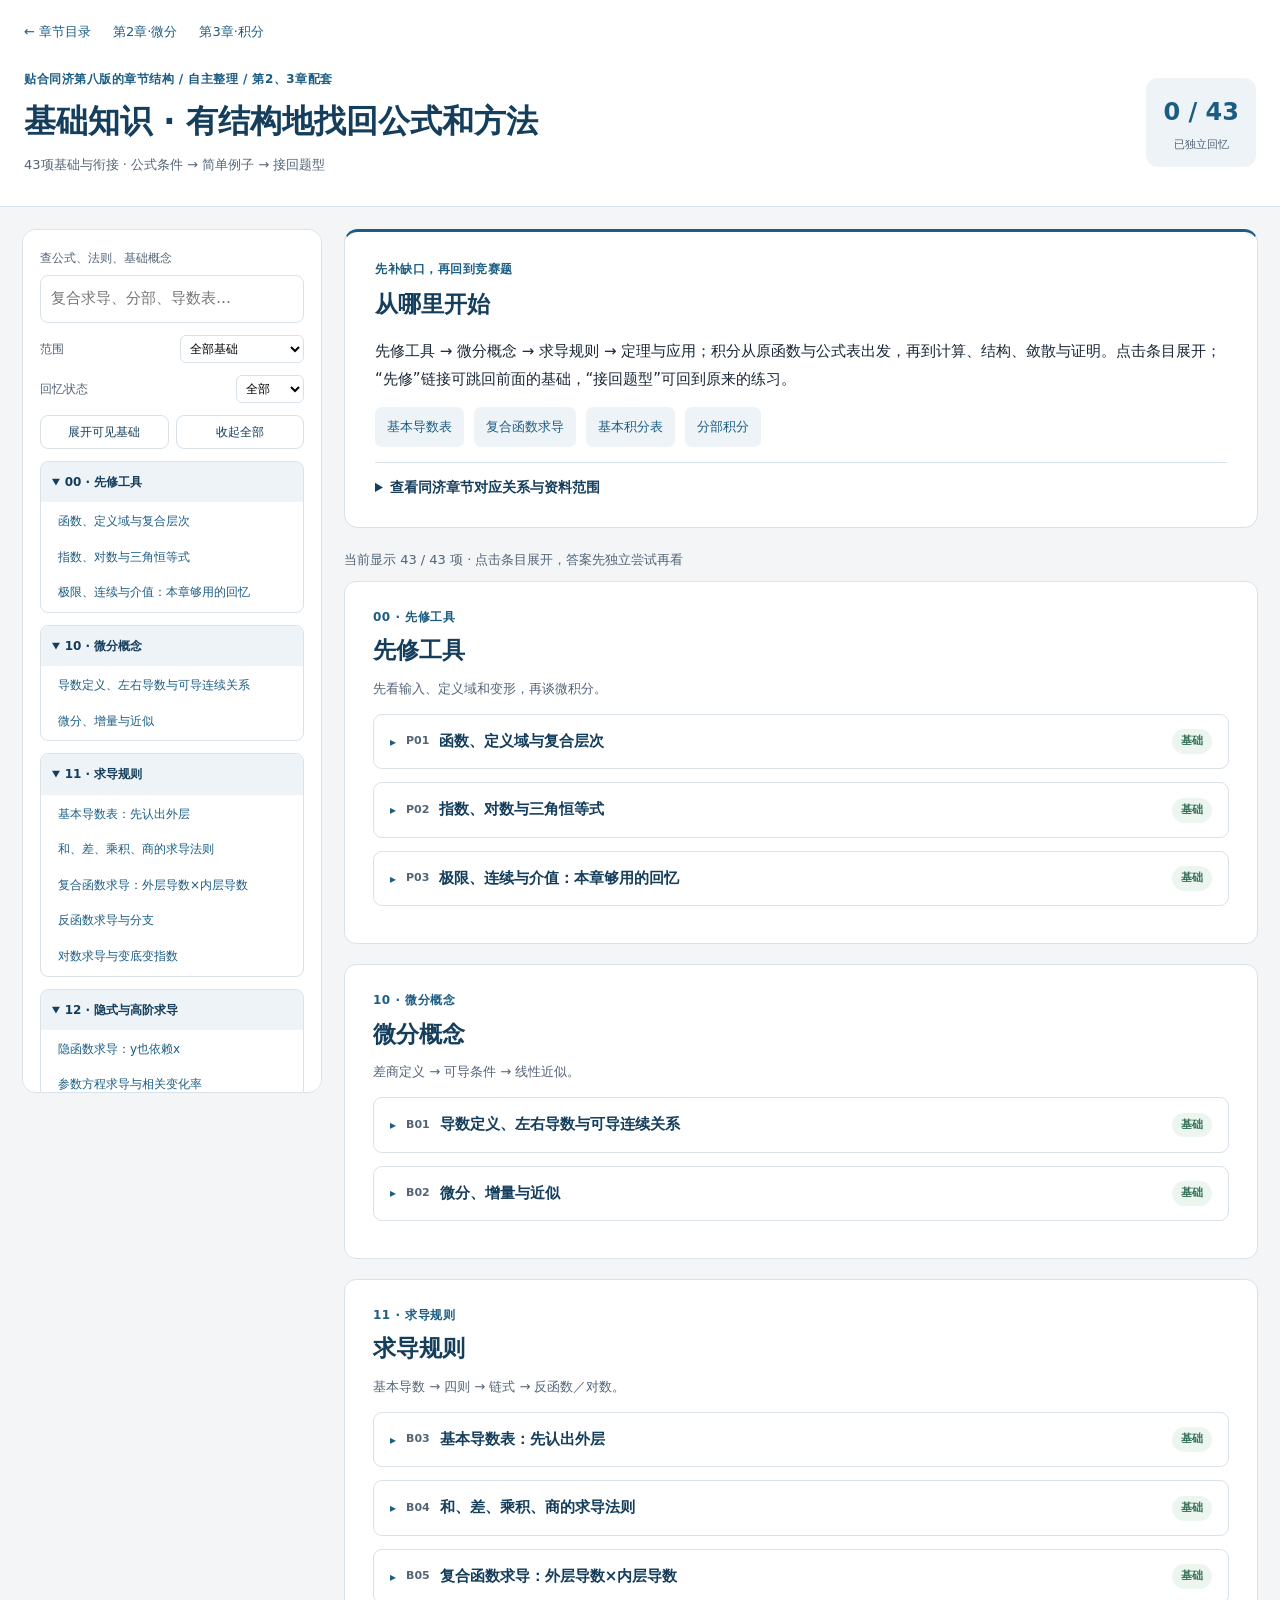
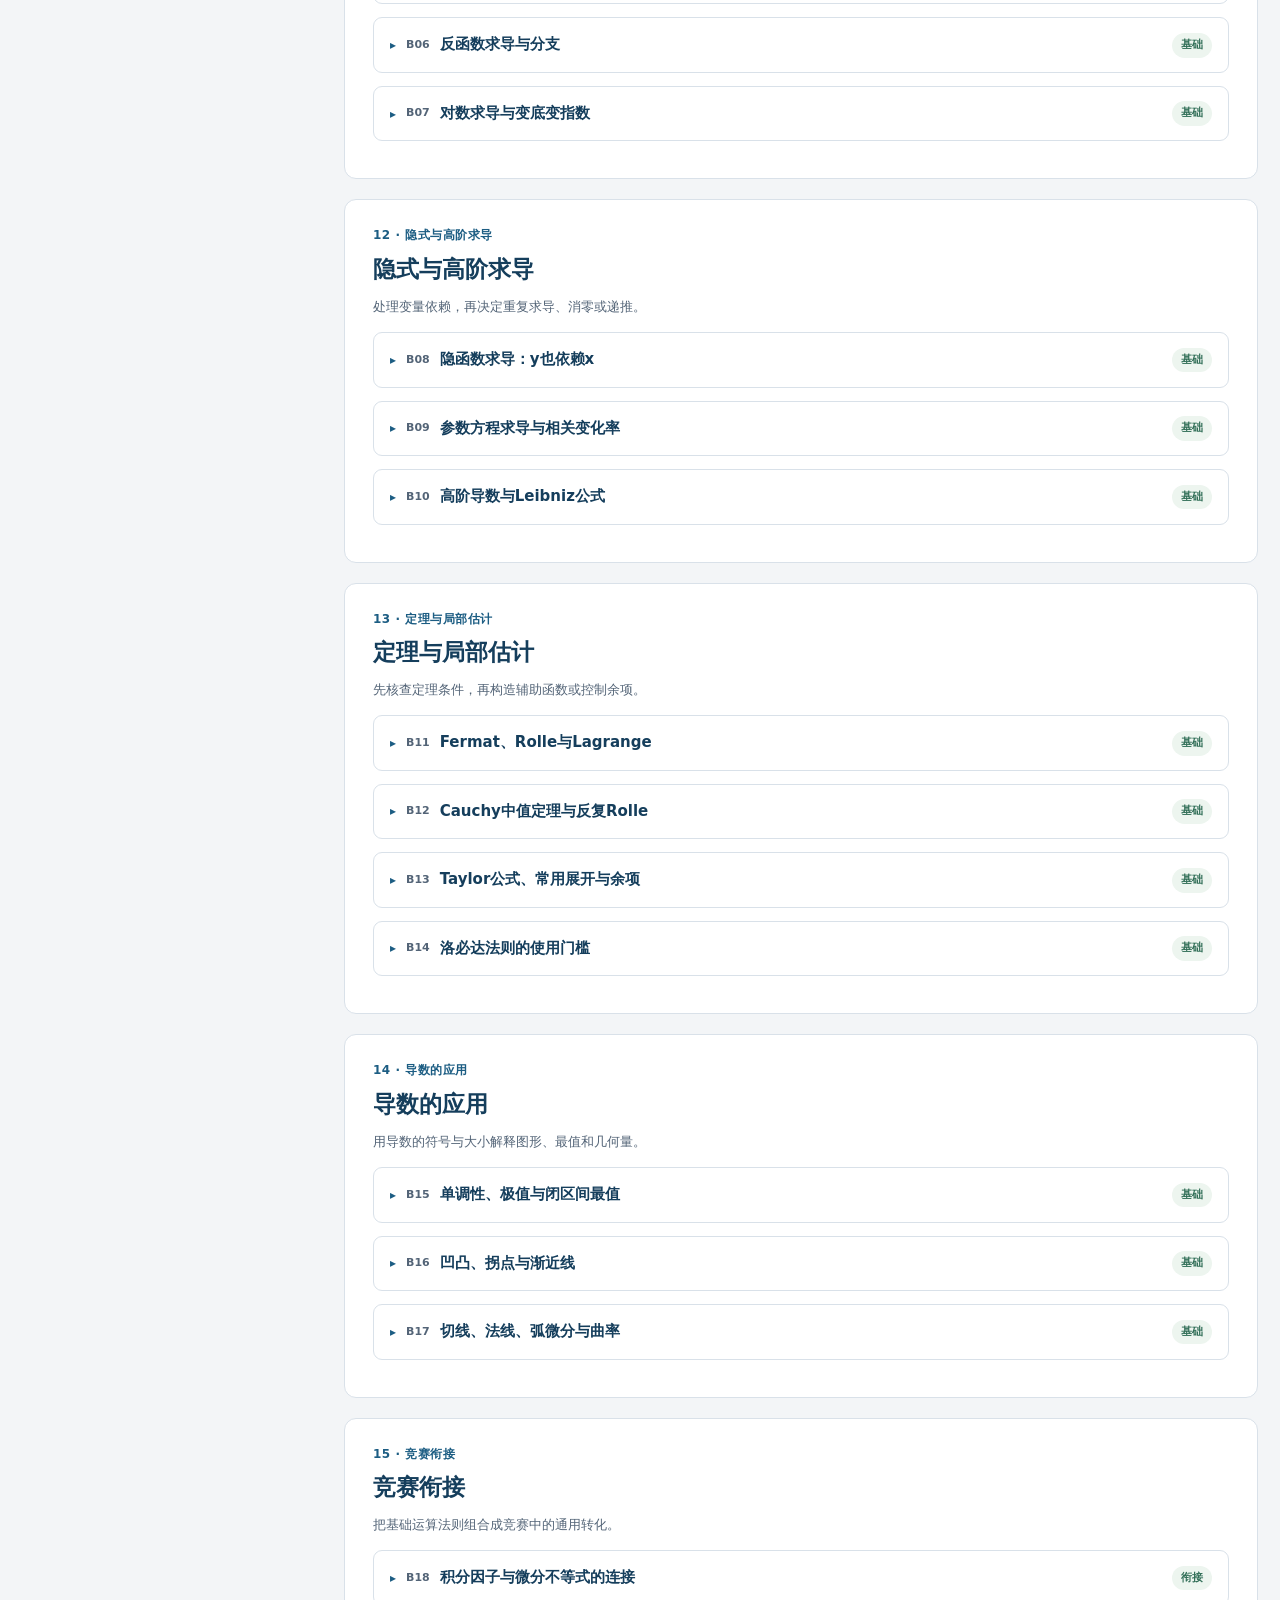
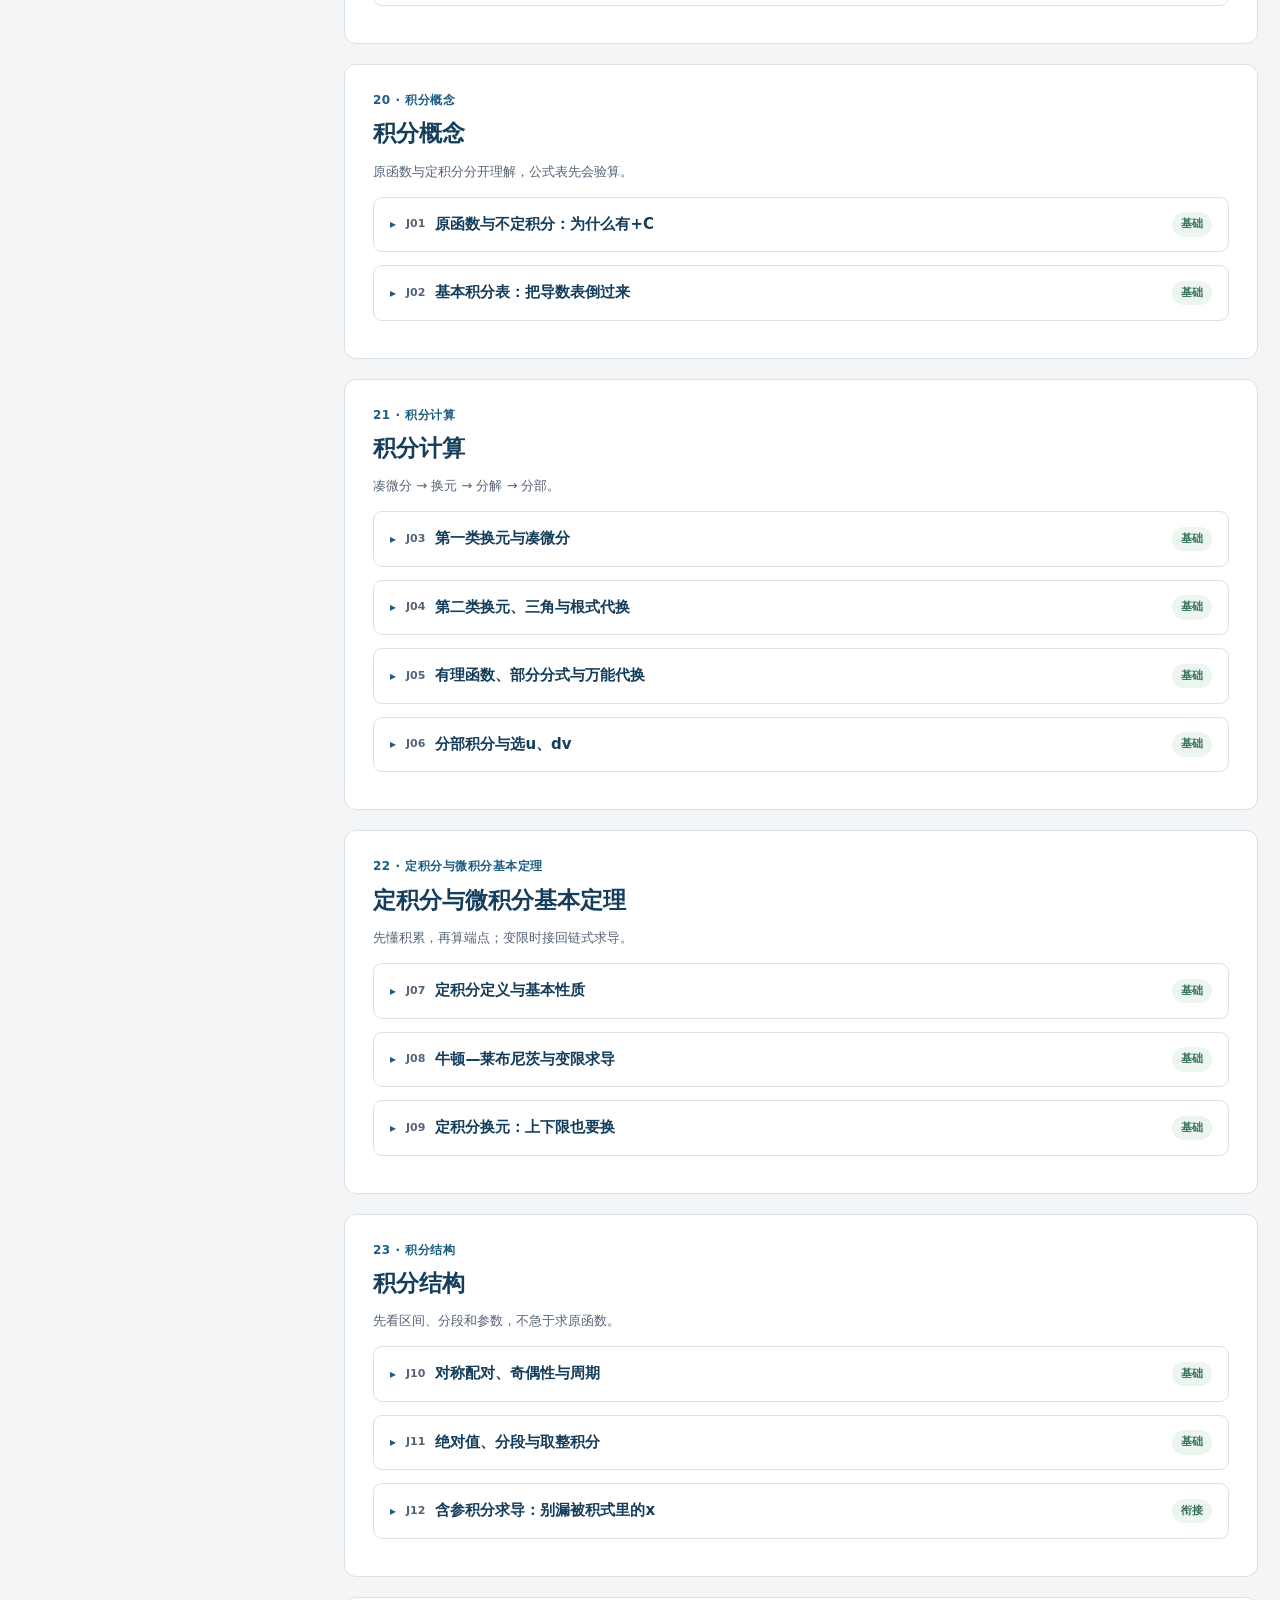
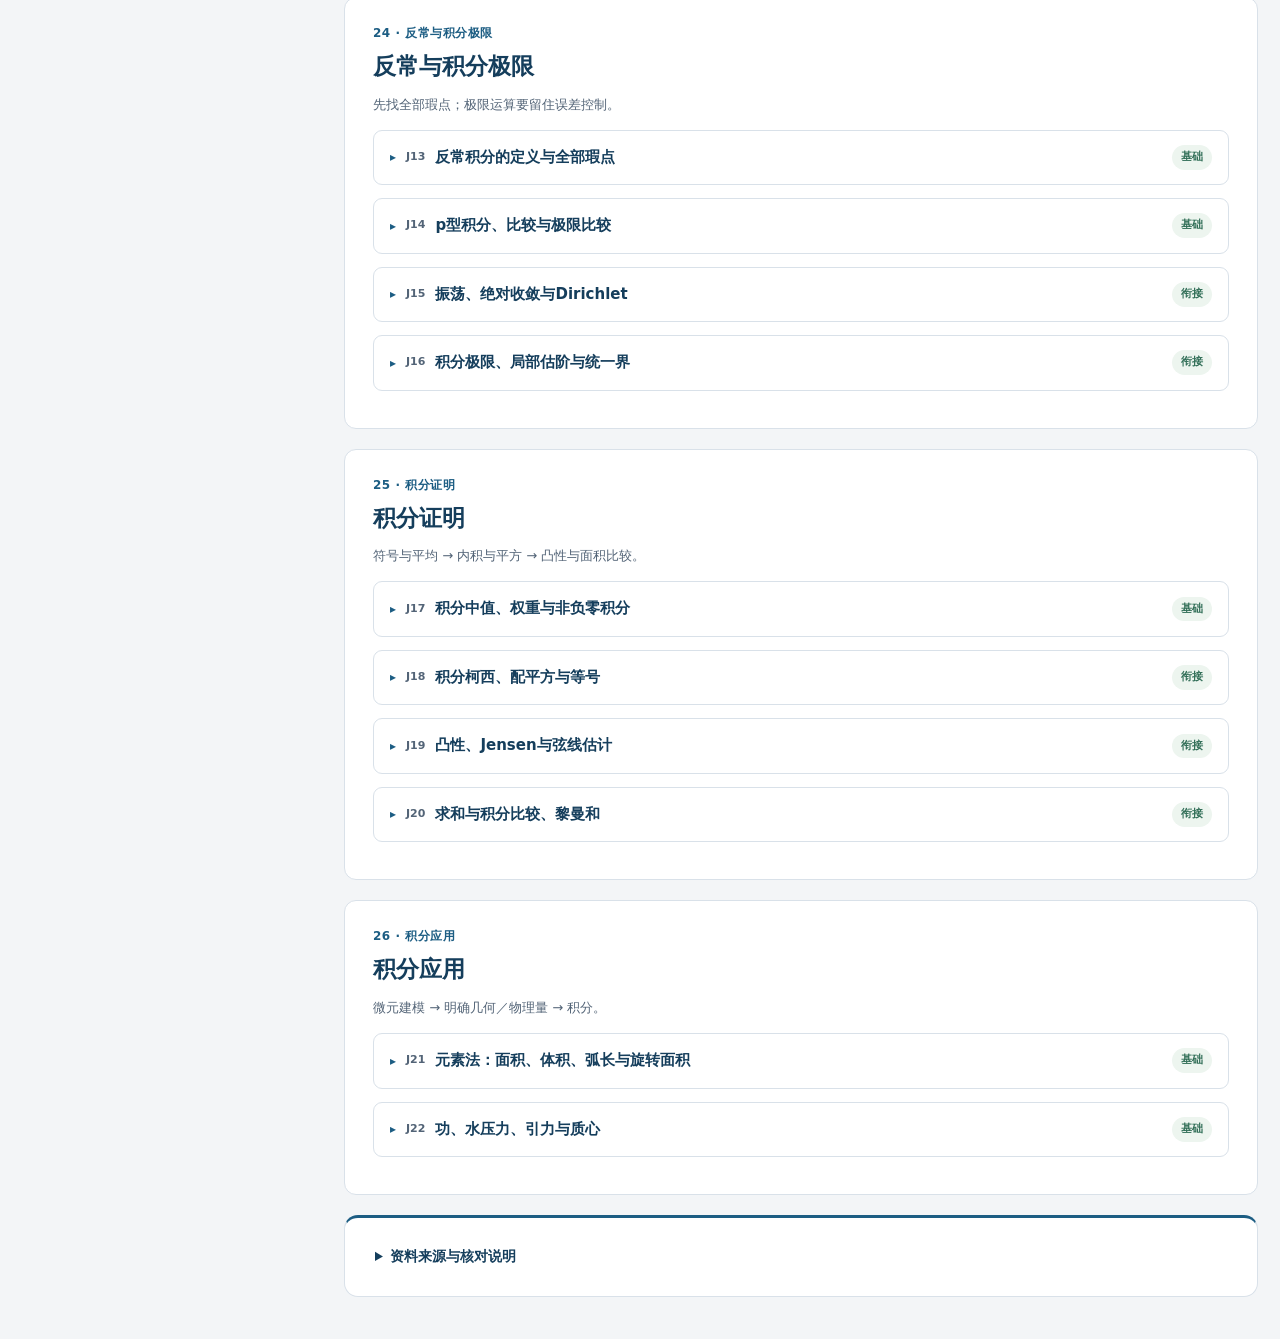
==== foundations/index.html @ 0a32fd46 "Add structured calculus foundations and concept decision guides" ====
<!DOCTYPE html><html lang="zh-CN"><head><meta charset="UTF-8"><meta name="viewport" content="width=device-width,initial-scale=1"><title>基础知识总览 · 微分与积分</title><link rel="stylesheet" href="../css/prelim.css"><link rel="stylesheet" href="../css/foundations.css"><script>window.MathJax={tex:{inlineMath:[['\\(','\\)']],displayMath:[['\\[','\\]']],processEscapes:true},svg:{fontCache:'local'}};</script><script defer src="../js/vendor/mathjax/tex-svg.js"></script></head><body class="foundations-page"><header class="site-head"><nav><a href="../index.html">← 章节目录</a><a href="../chapters/02-一元函数微分学/index.html">第2章·微分</a><a href="../chapters/03-一元函数积分学/index.html">第3章·积分</a></nav><div class="heading"><div><p class="kicker">贴合同济第八版的章节结构 / 自主整理 / 第2、3章配套</p><h1>基础知识 · 有结构地找回公式和方法</h1><p class="muted">43项基础与衔接 · 公式条件 → 简单例子 → 接回题型</p></div><div class="progress-box"><strong id="recall-progress">0 / 43</strong><span>已独立回忆</span></div></div></header><main class="study-layout"><aside class="sidebar"><label class="search-label" for="basic-search">查公式、法则、基础概念</label><input id="basic-search" type="search" placeholder="复合求导、分部、导数表…"><label class="filter-label">范围<select id="basic-scope"><option value="all">全部基础</option><option value="2">第2章需要的基础</option><option value="3">第3章需要的基础</option></select></label><label class="filter-label">回忆状态<select id="basic-status"><option value="all">全部</option><option value="todo">待回忆</option><option value="done">已回忆</option></select></label><div class="basic-controls"><button id="basic-expand">展开可见基础</button><button id="basic-collapse">收起全部</button></div><div id="foundation-tree"></div><p class="aside-note">按结构浏览，按关键词查漏。章内例题的进度与这里的基础回忆分别记录。</p></aside><div class="main-content"><section class="overview"><div class="eyebrow">先补缺口，再回到竞赛题</div><h2>从哪里开始</h2><p>先修工具 → 微分概念 → 求导规则 → 定理与应用；积分从原函数与公式表出发，再到计算、结构、敛散与证明。点击条目展开；“先修”链接可跳回前面的基础，“接回题型”可回到原来的练习。</p><div class="quick-foundations"><a href="#b03">基本导数表</a><a href="#b05">复合函数求导</a><a href="#j02">基本积分表</a><a href="#j06">分部积分</a></div><details><summary>查看同济章节对应关系与资料范围</summary><p>数竞第2章对应同济上册第2章“导数与微分”、第3章“微分中值定理与导数的应用”；数竞第3章对应同济上册第4章“不定积分”、第5章“定积分”、第6章“定积分的应用”。下册内容将在后续多元章节需要时补充。</p><p>结构对齐第八版官方目录。公式与条件参考高校教案、开放教材和现有数竞来源交叉核对，短例子自主编写；这份资料是基础回忆册，不标为同济原文摘录或逐页复刻。</p><a href="#foundation-sources">查看具体资料与用途 →</a></details></section><p id="foundation-count" class="muted"></p><p id="foundation-empty" class="overview" hidden>没有匹配的基础项。可换成“链式”“变限”“反常”等关键词，或切换到全部基础。</p><section class="foundation-group" id="00" data-group="00 · 先修工具"><div class="eyebrow">00 · 先修工具</div><h2>先修工具</h2><p class="muted">先看输入、定义域和变形，再谈微积分。</p><details class="basic-unit" id="p01" data-group="00 · 先修工具" data-search="函数、定义域与复合层次 先弄清“输入经过哪些操作”。复合函数是把前一个函数的输出，当成后一个函数的输入。 若 \(u=g(x),y=f(u)\)，则 \(y=f(g(x))\)。例：\(\ln(1+x^2)\) 的内层是 \(u=1+x^2\)，外层是 \(y=\ln u\)。 对数内部必须正；实数平方根内部非负；分母非零。复合函数还要让内层值落进外层的定义域。 上册1.1、1.9 “先求外层导数”不等于把里面整个表达式原封不动求导后就结束。 p01"><summary><span class="unit-id">P01</span><strong>函数、定义域与复合层次</strong><span class="unit-level">基础</span></summary><div class="unit-body"><p class="unit-map">同济目录定位：上册1.1、1.9</p><p class="prerequisite"><b>先修：</b>从这里开始即可</p><p class="basic-idea">先弄清“输入经过哪些操作”。复合函数是把前一个函数的输出，当成后一个函数的输入。</p><div class="basic-rule"><h4>公式与使用条件</h4><div>若 \(u=g(x),y=f(u)\)，则 \(y=f(g(x))\)。例：\(\ln(1+x^2)\) 的内层是 \(u=1+x^2\)，外层是 \(y=\ln u\)。</div><p class="basic-condition">对数内部必须正；实数平方根内部非负；分母非零。复合函数还要让内层值落进外层的定义域。</p></div><div class="basic-decision"><h4>这个条件怎样影响解题</h4><p><b>能推出／能用：</b>给出复合表达式，先拆依赖层次，逐层查定义域。</p><p><b>不能反推：</b>内层有定义不代表外层能接收它的值。</p><p><b>不足时补查：</b>先补查对数内部、根号内部、分母，再用求导或积分公式。</p></div><section class="basic-example"><h4>用一个简单例子接上公式</h4><p>把 \(y=\sqrt{\ln x}\) 拆成层次，并确定定义域。</p><details class="basic-answer"><summary>看分步解答</summary><ol><li>先 \(x\mapsto u=\ln x\)，再 \(u\mapsto y=\sqrt u\)。</li><li>要求 x>0 且 ln x≥0，合并得 x≥1。</li></ol><p class="answer">定义域 \([1,+\infty)\)。</p></details></section><p class="basic-pitfall"><b>容易错：</b>“先求外层导数”不等于把里面整个表达式原封不动求导后就结束。</p><p class="topic-return"><b>接回现有题型：</b>供后续公式与定理查阅</p><label class="basic-recall"><input type="checkbox" data-recalled="p01"> 我能写出公式、说明条件并独立做这个短例子</label><details class="unit-reference"><summary>核对资料</summary><p><a href="https://xuanshu.hep.com.cn/front/book/findBookDetails?bookId=62cdab46938b7cc2960eedb1" target="_blank" rel="noopener">高等教育出版社：同济《高等数学》第八版上册目录</a></p><p class="muted">概念、公式与例子经自主整理；章节定位来自同济第八版目录，例子不冒充教材原题。</p></details></div></details><details class="basic-unit" id="p02" data-group="00 · 先修工具" data-search="指数、对数与三角恒等式 化简常能比硬求导／硬积分更快。三角函数变量按弧度制理解。 \(\ln(ab)=\ln a+\ln b\;(a,b&gt;0)\)，\(\ln(a/b)=\ln a-\ln b\)，\(e^{a+b}=e^ae^b\)。\(\sin^2x+\cos^2x=1\)，\(\sin2x=2\sin x\cos x\)，\(\cos2x=1-2\sin^2x\)。 ln(a+b)没有拆成ln a+ln b的法则。平方根 \(\sqrt{x^2}=|x|\)；不能忘记绝对值。 上册附录Ⅰ、Ⅱ 指数幂法则、对数法则和乘除法则不要混用；有绝对值就先找符号改变的位置。 p02"><summary><span class="unit-id">P02</span><strong>指数、对数与三角恒等式</strong><span class="unit-level">基础</span></summary><div class="unit-body"><p class="unit-map">同济目录定位：上册附录Ⅰ、Ⅱ</p><p class="prerequisite"><b>先修：</b>从这里开始即可</p><p class="basic-idea">化简常能比硬求导／硬积分更快。三角函数变量按弧度制理解。</p><div class="basic-rule"><h4>公式与使用条件</h4><div>\(\ln(ab)=\ln a+\ln b\;(a,b>0)\)，\(\ln(a/b)=\ln a-\ln b\)，\(e^{a+b}=e^ae^b\)。\(\sin^2x+\cos^2x=1\)，\(\sin2x=2\sin x\cos x\)，\(\cos2x=1-2\sin^2x\)。</div><p class="basic-condition">ln(a+b)没有拆成ln a+ln b的法则。平方根 \(\sqrt{x^2}=|x|\)；不能忘记绝对值。</p></div><div class="basic-decision"><h4>这个条件怎样影响解题</h4><p><b>能推出／能用：</b>给出三角平方或对数乘除，可先恒等化简再选方法。</p><p><b>不能反推：</b>“长得像”不等于等价；ln(a+b)不能拆成两个对数。</p><p><b>不足时补查：</b>化简中若除以某量或去绝对值，先查非零与符号。</p></div><section class="basic-example"><h4>用一个简单例子接上公式</h4><p>化简 \(\sqrt{1-\sin2x}\)。</p><details class="basic-answer"><summary>看分步解答</summary><ol><li>\(1-\sin2x=(\sin x-\cos x)^2\)。</li><li>开根后必须保留绝对值。</li></ol><p class="answer">\(|\sin x-\cos x|\)。</p></details></section><p class="basic-pitfall"><b>容易错：</b>指数幂法则、对数法则和乘除法则不要混用；有绝对值就先找符号改变的位置。</p><p class="topic-return"><b>接回现有题型：</b><a href="../chapters/03-一元函数积分学/index.html#i2">换元：根式、三角、倒置与双向结构</a> · <a href="../chapters/03-一元函数积分学/index.html#i5">对称、周期、配对与 Wallis</a></p><label class="basic-recall"><input type="checkbox" data-recalled="p02"> 我能写出公式、说明条件并独立做这个短例子</label><details class="unit-reference"><summary>核对资料</summary><p><a href="https://xuanshu.hep.com.cn/front/book/findBookDetails?bookId=62cdab46938b7cc2960eedb1" target="_blank" rel="noopener">高等教育出版社：同济《高等数学》第八版上册目录</a></p><p class="muted">概念、公式与例子经自主整理；章节定位来自同济第八版目录，例子不冒充教材原题。</p></details></div></details><details class="basic-unit" id="p03" data-group="00 · 先修工具" data-search="极限、连续与介值：本章够用的回忆 连续表示函数值与该点极限相同；介值定理把“两端异号”变成“中间有零点”。 连续：\(\lim_{x\to a}f(x)=f(a)\)。若 f∈C[a,b] 且 f(a)f(b)&lt;0，则某 c∈(a,b) 有 f(c)=0。\(\sin x\sim x,\ln(1+x)\sim x,e^x-1\sim x\)（x→0）。 双侧连续要左右极限相同；闭区间介值法先查连续。等价替换适合乘除，发生相减抵消时要保留更高阶。 上册1.6—1.10 介值给存在，严格单调才进一步保证唯一；本卡只保温，不改第一章内容。 p03"><summary><span class="unit-id">P03</span><strong>极限、连续与介值：本章够用的回忆</strong><span class="unit-level">基础</span></summary><div class="unit-body"><p class="unit-map">同济目录定位：上册1.6—1.10</p><p class="prerequisite"><b>先修：</b><a href="../foundations/index.html#p01">函数、定义域与复合层次</a></p><p class="basic-idea">连续表示函数值与该点极限相同；介值定理把“两端异号”变成“中间有零点”。</p><div class="basic-rule"><h4>公式与使用条件</h4><div>连续：\(\lim_{x\to a}f(x)=f(a)\)。若 f∈C[a,b] 且 f(a)f(b)<0，则某 c∈(a,b) 有 f(c)=0。\(\sin x\sim x,\ln(1+x)\sim x,e^x-1\sim x\)（x→0）。</div><p class="basic-condition">双侧连续要左右极限相同；闭区间介值法先查连续。等价替换适合乘除，发生相减抵消时要保留更高阶。</p></div><div class="basic-decision"><h4>这个条件怎样影响解题</h4><p><b>能推出／能用：</b>闭区间连续且两端异号，可保证内点零点；配合严格单调可证唯一。</p><p><b>不能反推：</b>连续不保证可导；介值不保证唯一。</p><p><b>不足时补查：</b>要用中值定理，另查开区间可导；要判唯一，另查单调。</p></div><section class="basic-example"><h4>用一个简单例子接上公式</h4><p>证明 \(x^3+x-1=0\) 在 (0,1) 有根。</p><details class="basic-answer"><summary>看分步解答</summary><ol><li>左端值−1，右端值1，多项式连续，介值定理给存在性。</li><li>导数3x²+1>0，再给唯一性。</li></ol><p class="answer">恰有一个根。</p></details></section><p class="basic-pitfall"><b>容易错：</b>介值给存在，严格单调才进一步保证唯一；本卡只保温，不改第一章内容。</p><p class="topic-return"><b>接回现有题型：</b><a href="../chapters/02-一元函数微分学/index.html#d1">导数定义、分段点与可微</a> · <a href="../chapters/02-一元函数微分学/index.html#d7">两个中值点：介值分点再分区间</a> · <a href="../chapters/03-一元函数积分学/index.html#i13">积分中值、零点与加权估值</a></p><label class="basic-recall"><input type="checkbox" data-recalled="p03"> 我能写出公式、说明条件并独立做这个短例子</label><details class="unit-reference"><summary>核对资料</summary><p><a href="https://xuanshu.hep.com.cn/front/book/findBookDetails?bookId=62cdab46938b7cc2960eedb1" target="_blank" rel="noopener">高等教育出版社：同济《高等数学》第八版上册目录</a></p><p class="muted">概念、公式与例子经自主整理；章节定位来自同济第八版目录，例子不冒充教材原题。</p></details></div></details></section><section class="foundation-group" id="10" data-group="10 · 微分概念"><div class="eyebrow">10 · 微分概念</div><h2>微分概念</h2><p class="muted">差商定义 → 可导条件 → 线性近似。</p><details class="basic-unit" id="b01" data-group="10 · 微分概念" data-search="导数定义、左右导数与可导连续关系 导数是局部变化率，也是曲线切线斜率。常规点用公式，接点／尖点优先回到差商。 \(f\prime(a)=\lim_{h\to0}\frac{f(a+h)-f(a)}h\)。左右差商极限均存在、有限且相等 ⇔ 双侧可导。可导 ⇒ 连续，反过来不成立。 f(a)须有定义；在区间端点通常研究单侧导数。求导公式是定义的后续工具，不能替代接点检查。 上册2.1 两侧表达式分别可导，不代表接点可导；f可导也不推出f′连续。 b01"><summary><span class="unit-id">B01</span><strong>导数定义、左右导数与可导连续关系</strong><span class="unit-level">基础</span></summary><div class="unit-body"><p class="unit-map">同济目录定位：上册2.1</p><p class="prerequisite"><b>先修：</b><a href="../foundations/index.html#p03">极限、连续与介值：本章够用的回忆</a></p><p class="basic-idea">导数是局部变化率，也是曲线切线斜率。常规点用公式，接点／尖点优先回到差商。</p><div class="basic-rule"><h4>公式与使用条件</h4><div>\(f\prime(a)=\lim_{h\to0}\frac{f(a+h)-f(a)}h\)。左右差商极限均存在、有限且相等 ⇔ 双侧可导。可导 ⇒ 连续，反过来不成立。</div><p class="basic-condition">f(a)须有定义；在区间端点通常研究单侧导数。求导公式是定义的后续工具，不能替代接点检查。</p></div><div class="basic-decision"><h4>这个条件怎样影响解题</h4><p><b>能推出／能用：</b>给出一元可导，可立即推出连续与可微；接点用差商判定。</p><p><b>不能反推：</b>连续不能反推可导；可导也不能反推导数连续。</p><p><b>不足时补查：</b>分段点先查连续，再查左右差商；使用定理时补查端点。</p></div><div class="concept-relations"><b>只针对一元实函数：</b><p>\(C^1\ \Longrightarrow\ 可导\ \Longleftrightarrow\ 可微\ \Longrightarrow\ 连续\)。C¹表示可导且导数连续。</p><p>例：|x|在0连续却不可导，所以连续只能让你过“接点第一关”，不能直接通过“可导关”。f(x)=x²sin(1/x)、f(0)=0则说明：可导还不能保证导数连续。</p><p>多元函数中，应另查偏导、方向导数与全微分的关系，不能把这条一元等价链直接搬过去。</p></div><section class="basic-example"><h4>用一个简单例子接上公式</h4><p>判断 f(x)=|x| 在 0 是否可导。</p><details class="basic-answer"><summary>看分步解答</summary><ol><li>右差商为1，左差商为−1，二者不等。</li><li>函数在0连续，但不满足双侧可导条件。</li></ol><p class="answer">连续但不可导。</p></details></section><p class="basic-pitfall"><b>容易错：</b>两侧表达式分别可导，不代表接点可导；f可导也不推出f′连续。</p><p class="topic-return"><b>接回现有题型：</b><a href="../chapters/02-一元函数微分学/index.html#d1">导数定义、分段点与可微</a> · <a href="../chapters/02-一元函数微分学/index.html#d2">振荡函数：连续、可导与导数连续</a></p><label class="basic-recall"><input type="checkbox" data-recalled="b01"> 我能写出公式、说明条件并独立做这个短例子</label><details class="unit-reference"><summary>核对资料</summary><p><a href="https://openstax.org/books/calculus-volume-1/pages/3-3-differentiation-rules" target="_blank" rel="noopener">OpenStax：Differentiation Rules</a>、<a href="https://jwc.jzxy.edu.cn/uploads/jwb/file/20230812/64d73d956875e.pdf" target="_blank" rel="noopener">晋中学院：高等数学课程教案（2023）</a></p><p class="muted">概念、公式与例子经自主整理；章节定位来自同济第八版目录，例子不冒充教材原题。</p></details></div></details><details class="basic-unit" id="b02" data-group="10 · 微分概念" data-search="微分、增量与近似 微分只取函数增量的线性主项。它适合近似，不是增量本身。 \(\Delta y=f(x+\Delta x)-f(x)\)，\(dy=f\prime(x)dx\)，\(\Delta y=dy+o(\Delta x)\)；通常取 dx=Δx。 一元函数可微等价于可导。一阶形式dy=f′(u)du在u是中间变量时仍成立；高阶微分不能无条件照搬这种形式。 上册2.5 近似写≈；Δy=dy一般不是恒等式。 b02"><summary><span class="unit-id">B02</span><strong>微分、增量与近似</strong><span class="unit-level">基础</span></summary><div class="unit-body"><p class="unit-map">同济目录定位：上册2.5</p><p class="prerequisite"><b>先修：</b><a href="../foundations/index.html#b01">导数定义、左右导数与可导连续关系</a> · <a href="../foundations/index.html#b03">基本导数表：先认出外层</a></p><p class="basic-idea">微分只取函数增量的线性主项。它适合近似，不是增量本身。</p><div class="basic-rule"><h4>公式与使用条件</h4><div>\(\Delta y=f(x+\Delta x)-f(x)\)，\(dy=f\prime(x)dx\)，\(\Delta y=dy+o(\Delta x)\)；通常取 dx=Δx。</div><p class="basic-condition">一元函数可微等价于可导。一阶形式dy=f′(u)du在u是中间变量时仍成立；高阶微分不能无条件照搬这种形式。</p></div><div class="basic-decision"><h4>这个条件怎样影响解题</h4><p><b>能推出／能用：</b>一元可微意味着能用导数给局部线性近似。</p><p><b>不能反推：</b>可微不意味着增量与微分完全相等，也不意味着二阶可微。</p><p><b>不足时补查：</b>要控制近似误差大小，还需相应余项或导数上界。</p></div><section class="basic-example"><h4>用一个简单例子接上公式</h4><p>用微分近似 \(\sqrt{4.04}\)。</p><details class="basic-answer"><summary>看分步解答</summary><ol><li>f(x)=√x，取x=4、dx=0.04。</li><li>f′(4)=1/4，故dy=0.01。</li></ol><p class="answer">\(\sqrt{4.04}\approx2.01\)。</p></details></section><p class="basic-pitfall"><b>容易错：</b>近似写≈；Δy=dy一般不是恒等式。</p><p class="topic-return"><b>接回现有题型：</b><a href="../chapters/02-一元函数微分学/index.html#d1">导数定义、分段点与可微</a> · <a href="../chapters/02-一元函数微分学/index.html#d3">复合、反函数、对数求导与一阶微分</a></p><label class="basic-recall"><input type="checkbox" data-recalled="b02"> 我能写出公式、说明条件并独立做这个短例子</label><details class="unit-reference"><summary>核对资料</summary><p><a href="https://jwc.jzxy.edu.cn/uploads/jwb/file/20230812/64d73d956875e.pdf" target="_blank" rel="noopener">晋中学院：高等数学课程教案（2023）</a></p><p class="muted">概念、公式与例子经自主整理；章节定位来自同济第八版目录，例子不冒充教材原题。</p></details></div></details></section><section class="foundation-group" id="11" data-group="11 · 求导规则"><div class="eyebrow">11 · 求导规则</div><h2>求导规则</h2><p class="muted">基本导数 → 四则 → 链式 → 反函数／对数。</p><details class="basic-unit" id="b03" data-group="11 · 求导规则" data-search="基本导数表：先认出外层 先记基本函数对自身变量的导数。里面换成u(x)以后，再乘u′。 &lt;div class=&quot;table-scroll&quot;&gt;&lt;table&gt;&lt;thead&gt;&lt;tr&gt;&lt;th&gt;函数&lt;/th&gt;&lt;th&gt;导数&lt;/th&gt;&lt;th&gt;条件&lt;/th&gt;&lt;/tr&gt;&lt;/thead&gt;&lt;tbody&gt;
&lt;tr&gt;&lt;td&gt;\(C,\ x^\alpha\)&lt;/td&gt;&lt;td&gt;\(0,\ \alpha x^{\alpha-1}\)&lt;/td&gt;&lt;td&gt;任意实数α时先取x&gt;0；整数幂按实际定义域&lt;/td&gt;&lt;/tr&gt;
&lt;tr&gt;&lt;td&gt;\(e^x,\ a^x\)&lt;/td&gt;&lt;td&gt;\(e^x,\ a^x\ln a\)&lt;/td&gt;&lt;td&gt;a&gt;0、a≠1&lt;/td&gt;&lt;/tr&gt;
&lt;tr&gt;&lt;td&gt;\(\ln|x|,\ \log_a|x|\)&lt;/td&gt;&lt;td&gt;\(1/x,\ 1/(x\ln a)\)&lt;/td&gt;&lt;td&gt;x≠0；通常ln x取x&gt;0&lt;/td&gt;&lt;/tr&gt;
&lt;tr&gt;&lt;td&gt;\(\sin x,\ \cos x\)&lt;/td&gt;&lt;td&gt;\(\cos x,\ -\sin x\)&lt;/td&gt;&lt;td&gt;弧度制&lt;/td&gt;&lt;/tr&gt;
&lt;tr&gt;&lt;td&gt;\(\tan x,\ \cot x\)&lt;/td&gt;&lt;td&gt;\(\sec^2x,\ -\csc^2x\)&lt;/td&gt;&lt;td&gt;分别要求cos x≠0、sin x≠0&lt;/td&gt;&lt;/tr&gt;
&lt;tr&gt;&lt;td&gt;\(\sec x,\ \csc x\)&lt;/td&gt;&lt;td&gt;\(\sec x\tan x,\ -\csc x\cot x\)&lt;/td&gt;&lt;td&gt;sec=1/cos，csc=1/sin&lt;/td&gt;&lt;/tr&gt;
&lt;tr&gt;&lt;td&gt;\(\arcsin x,\ \arccos x\)&lt;/td&gt;&lt;td&gt;\(1/\sqrt{1-x^2},\ -1/\sqrt{1-x^2}\)&lt;/td&gt;&lt;td&gt;|x|&lt;1&lt;/td&gt;&lt;/tr&gt;
&lt;tr&gt;&lt;td&gt;\(\arctan x,\ \operatorname{arccot}x\)&lt;/td&gt;&lt;td&gt;\(1/(1+x^2),\ -1/(1+x^2)\)&lt;/td&gt;&lt;td&gt;arccot取常用(0,π)分支&lt;/td&gt;&lt;/tr&gt;
&lt;/tbody&gt;&lt;/table&gt;&lt;/div&gt; 公式在函数可导的点使用。尤其注意对数、根式、反三角函数的定义域与端点。 上册2.2 cos的导数带负号；xᵅ与aˣ是不同类型。 b03"><summary><span class="unit-id">B03</span><strong>基本导数表：先认出外层</strong><span class="unit-level">基础</span></summary><div class="unit-body"><p class="unit-map">同济目录定位：上册2.2</p><p class="prerequisite"><b>先修：</b><a href="../foundations/index.html#p01">函数、定义域与复合层次</a></p><p class="basic-idea">先记基本函数对自身变量的导数。里面换成u(x)以后，再乘u′。</p><div class="basic-rule"><h4>公式与使用条件</h4><div><div class="table-scroll"><table><thead><tr><th>函数</th><th>导数</th><th>条件</th></tr></thead><tbody>
<tr><td>\(C,\ x^\alpha\)</td><td>\(0,\ \alpha x^{\alpha-1}\)</td><td>任意实数α时先取x>0；整数幂按实际定义域</td></tr>
<tr><td>\(e^x,\ a^x\)</td><td>\(e^x,\ a^x\ln a\)</td><td>a>0、a≠1</td></tr>
<tr><td>\(\ln|x|,\ \log_a|x|\)</td><td>\(1/x,\ 1/(x\ln a)\)</td><td>x≠0；通常ln x取x>0</td></tr>
<tr><td>\(\sin x,\ \cos x\)</td><td>\(\cos x,\ -\sin x\)</td><td>弧度制</td></tr>
<tr><td>\(\tan x,\ \cot x\)</td><td>\(\sec^2x,\ -\csc^2x\)</td><td>分别要求cos x≠0、sin x≠0</td></tr>
<tr><td>\(\sec x,\ \csc x\)</td><td>\(\sec x\tan x,\ -\csc x\cot x\)</td><td>sec=1/cos，csc=1/sin</td></tr>
<tr><td>\(\arcsin x,\ \arccos x\)</td><td>\(1/\sqrt{1-x^2},\ -1/\sqrt{1-x^2}\)</td><td>|x|<1</td></tr>
<tr><td>\(\arctan x,\ \operatorname{arccot}x\)</td><td>\(1/(1+x^2),\ -1/(1+x^2)\)</td><td>arccot取常用(0,π)分支</td></tr>
</tbody></table></div></div><p class="basic-condition">公式在函数可导的点使用。尤其注意对数、根式、反三角函数的定义域与端点。</p></div><div class="basic-decision"><h4>这个条件怎样影响解题</h4><p><b>能推出／能用：</b>函数属于表中类型且在可导点，可直接套基本公式。</p><p><b>不能反推：</b>基本函数的公式不能省掉复合层的导数。</p><p><b>不足时补查：</b>先认清变量与常数，确认定义域，再转到链式法则。</p></div><section class="basic-example"><h4>用一个简单例子接上公式</h4><p>求 \(f(x)=x^3+e^x-2\cos x\) 的导数。</p><details class="basic-answer"><summary>看分步解答</summary><ol><li>每项套对应基本公式；常数系数保留。</li></ol><p class="answer">\(f\prime(x)=3x^2+e^x+2\sin x\)。</p></details></section><p class="basic-pitfall"><b>容易错：</b>cos的导数带负号；xᵅ与aˣ是不同类型。</p><p class="topic-return"><b>接回现有题型：</b><a href="../chapters/02-一元函数微分学/index.html#d3">复合、反函数、对数求导与一阶微分</a></p><label class="basic-recall"><input type="checkbox" data-recalled="b03"> 我能写出公式、说明条件并独立做这个短例子</label><details class="unit-reference"><summary>核对资料</summary><p><a href="https://jwc.jzxy.edu.cn/uploads/jwb/file/20230812/64d73d956875e.pdf" target="_blank" rel="noopener">晋中学院：高等数学课程教案（2023）</a></p><p class="muted">概念、公式与例子经自主整理；章节定位来自同济第八版目录，例子不冒充教材原题。</p></details></div></details><details class="basic-unit" id="b04" data-group="11 · 求导规则" data-search="和、差、乘积、商的求导法则 加减逐项求导；乘积、商必须看成整体结构。 \((u\pm v)\prime=u\prime\pm v\prime\)，\((cu)\prime=cu\prime\)，\((uv)\prime=u\prime v+uv\prime\)，\((u/v)\prime=(u\prime v-uv\prime)/v^2\)。 u、v在所求点可导；商还要求v≠0。多个因子可分组，也可逐个求导后求和。 上册2.2 (uv)′不是u′v′；商的减法顺序为“分子导×分母−分子×分母导”。 b04"><summary><span class="unit-id">B04</span><strong>和、差、乘积、商的求导法则</strong><span class="unit-level">基础</span></summary><div class="unit-body"><p class="unit-map">同济目录定位：上册2.2</p><p class="prerequisite"><b>先修：</b><a href="../foundations/index.html#b03">基本导数表：先认出外层</a></p><p class="basic-idea">加减逐项求导；乘积、商必须看成整体结构。</p><div class="basic-rule"><h4>公式与使用条件</h4><div>\((u\pm v)\prime=u\prime\pm v\prime\)，\((cu)\prime=cu\prime\)，\((uv)\prime=u\prime v+uv\prime\)，\((u/v)\prime=(u\prime v-uv\prime)/v^2\)。</div><p class="basic-condition">u、v在所求点可导；商还要求v≠0。多个因子可分组，也可逐个求导后求和。</p></div><div class="basic-decision"><h4>这个条件怎样影响解题</h4><p><b>能推出／能用：</b>两个因子可导，可分别使用乘积或商法则。</p><p><b>不能反推：</b>乘积可导不必然推出各因子都可导；不可用此逆推前提。</p><p><b>不足时补查：</b>商要补查分母非零；接点仍先核对因子实际可导性。</p></div><section class="basic-example"><h4>用一个简单例子接上公式</h4><p>求 \(y=x^2e^x\) 与 \(z=x/(1+x)\) 的导数。</p><details class="basic-answer"><summary>看分步解答</summary><ol><li>乘积两项：\(y\prime=2xe^x+x^2e^x\)。</li><li>商的分子：\(1(1+x)-x\cdot1=1\)。</li></ol><p class="answer">\(y\prime=e^x(2x+x^2),\ z\prime=1/(1+x)^2\)（x≠−1）。</p></details></section><p class="basic-pitfall"><b>容易错：</b>(uv)′不是u′v′；商的减法顺序为“分子导×分母−分子×分母导”。</p><p class="topic-return"><b>接回现有题型：</b><a href="../chapters/02-一元函数微分学/index.html#d3">复合、反函数、对数求导与一阶微分</a> · <a href="../chapters/02-一元函数微分学/index.html#d9">单调、极值、最值与不等式</a> · <a href="../chapters/03-一元函数积分学/index.html#i4">分部积分、循环与递推</a></p><label class="basic-recall"><input type="checkbox" data-recalled="b04"> 我能写出公式、说明条件并独立做这个短例子</label><details class="unit-reference"><summary>核对资料</summary><p><a href="https://openstax.org/books/calculus-volume-1/pages/3-3-differentiation-rules" target="_blank" rel="noopener">OpenStax：Differentiation Rules</a></p><p class="muted">概念、公式与例子经自主整理；章节定位来自同济第八版目录，例子不冒充教材原题。</p></details></div></details><details class="basic-unit" id="b05" data-group="11 · 求导规则" data-search="复合函数求导：外层导数×内层导数 链式法则把每一层的变化率连接起来。先拆层，再按依赖顺序相乘。 若 \(u=g(x),y=f(u)\)，则 \(y\prime=f\prime(g(x))g\prime(x)\)。三层：\([f(g(h(x)))]\prime=f\prime(g(h(x)))g\prime(h(x))h\prime(x)\)。 g在x可导、f在g(x)可导。f′(g(x))是外层对其输入求导后的代入值。 上册2.2 只写cos(3x²)漏了内层6x；外层求导时别把里面也替换成其导数。 b05"><summary><span class="unit-id">B05</span><strong>复合函数求导：外层导数×内层导数</strong><span class="unit-level">基础</span></summary><div class="unit-body"><p class="unit-map">同济目录定位：上册2.2</p><p class="prerequisite"><b>先修：</b><a href="../foundations/index.html#p01">函数、定义域与复合层次</a> · <a href="../foundations/index.html#b03">基本导数表：先认出外层</a></p><p class="basic-idea">链式法则把每一层的变化率连接起来。先拆层，再按依赖顺序相乘。</p><div class="basic-rule"><h4>公式与使用条件</h4><div>若 \(u=g(x),y=f(u)\)，则 \(y\prime=f\prime(g(x))g\prime(x)\)。三层：\([f(g(h(x)))]\prime=f\prime(g(h(x)))g\prime(h(x))h\prime(x)\)。</div><p class="basic-condition">g在x可导、f在g(x)可导。f′(g(x))是外层对其输入求导后的代入值。</p></div><div class="basic-decision"><h4>这个条件怎样影响解题</h4><p><b>能推出／能用：</b>内层在x可导、外层在其值处可导，就能逐层链式求导。</p><p><b>不能反推：</b>复合函数可导不保证每一层都可导，充分条件不可反推。</p><p><b>不足时补查：</b>若内层不可导或外层落在端点，先回定义，不能硬套链式。</p></div><section class="basic-example"><h4>用一个简单例子接上公式</h4><p>求 \(y=\sin(3x^2)\) 的导数；再求 \(\ln(1+x^2)\) 的导数。</p><details class="basic-answer"><summary>看分步解答</summary><ol><li>第一题外层sin导成cos，内层3x²导成6x。</li><li>第二题外层ln u导成1/u，内层1+x²导成2x。</li></ol><p class="answer">\(y\prime=6x\cos(3x^2)\)；\([\ln(1+x^2)]\prime=2x/(1+x^2)\)。</p></details></section><p class="basic-pitfall"><b>容易错：</b>只写cos(3x²)漏了内层6x；外层求导时别把里面也替换成其导数。</p><p class="topic-return"><b>接回现有题型：</b><a href="../chapters/02-一元函数微分学/index.html#d2">振荡函数：连续、可导与导数连续</a> · <a href="../chapters/02-一元函数微分学/index.html#d3">复合、反函数、对数求导与一阶微分</a> · <a href="../chapters/02-一元函数微分学/index.html#d9">单调、极值、最值与不等式</a> · <a href="../chapters/03-一元函数积分学/index.html#i7">微积分基本定理与变限求导</a></p><label class="basic-recall"><input type="checkbox" data-recalled="b05"> 我能写出公式、说明条件并独立做这个短例子</label><details class="unit-reference"><summary>核对资料</summary><p><a href="https://openstax.org/books/calculus-volume-1/pages/3-6-the-chain-rule" target="_blank" rel="noopener">OpenStax：The Chain Rule</a></p><p class="muted">概念、公式与例子经自主整理；章节定位来自同济第八版目录，例子不冒充教材原题。</p></details></div></details><details class="basic-unit" id="b06" data-group="11 · 求导规则" data-search="反函数求导与分支 互为反函数的两条曲线关于y=x对称；对应点的斜率互为倒数。 若 \(y=f(x),x=f^{-1}(y)\)，则 \((f^{-1})\prime(y)=1/f\prime(x)\)。也可从f(f⁻¹(y))=y链式求导。 常用充分条件：f在对应点邻域连续且严格单调，所求点可导且f′≠0。先明确对应点，不是把f′(y)取倒数。 上册2.2 f′为零时逆函数未必可导；如x³的逆函数在0不能直接使用有限斜率公式。 b06"><summary><span class="unit-id">B06</span><strong>反函数求导与分支</strong><span class="unit-level">基础</span></summary><div class="unit-body"><p class="unit-map">同济目录定位：上册2.2</p><p class="prerequisite"><b>先修：</b><a href="../foundations/index.html#b05">复合函数求导：外层导数×内层导数</a></p><p class="basic-idea">互为反函数的两条曲线关于y=x对称；对应点的斜率互为倒数。</p><div class="basic-rule"><h4>公式与使用条件</h4><div>若 \(y=f(x),x=f^{-1}(y)\)，则 \((f^{-1})\prime(y)=1/f\prime(x)\)。也可从f(f⁻¹(y))=y链式求导。</div><p class="basic-condition">常用充分条件：f在对应点邻域连续且严格单调，所求点可导且f′≠0。先明确对应点，不是把f′(y)取倒数。</p></div><div class="basic-decision"><h4>这个条件怎样影响解题</h4><p><b>能推出／能用：</b>原函数在对应点导数非零，可在反函数条件成立时取倒数。</p><p><b>不能反推：</b>有反函数不保证它在每一点都可导。</p><p><b>不足时补查：</b>先查局部单调／连续和对应点，再查原导数是否为零。</p></div><section class="basic-example"><h4>用一个简单例子接上公式</h4><p>f(x)=x³+x，设g=f⁻¹，求g′(2)。</p><details class="basic-answer"><summary>看分步解答</summary><ol><li>f(1)=2，故g(2)=1。</li><li>f′(1)=4，再取倒数。</li></ol><p class="answer">\(g\prime(2)=1/4\)。</p></details></section><p class="basic-pitfall"><b>容易错：</b>f′为零时逆函数未必可导；如x³的逆函数在0不能直接使用有限斜率公式。</p><p class="topic-return"><b>接回现有题型：</b><a href="../chapters/02-一元函数微分学/index.html#d3">复合、反函数、对数求导与一阶微分</a></p><label class="basic-recall"><input type="checkbox" data-recalled="b06"> 我能写出公式、说明条件并独立做这个短例子</label><details class="unit-reference"><summary>核对资料</summary><p><a href="https://openstax.org/books/calculus-volume-1/pages/3-7-derivatives-of-inverse-functions" target="_blank" rel="noopener">OpenStax：Derivatives of Inverse Functions</a></p><p class="muted">概念、公式与例子经自主整理；章节定位来自同济第八版目录，例子不冒充教材原题。</p></details></div></details><details class="basic-unit" id="b07" data-group="11 · 求导规则" data-search="对数求导与变底变指数 底数和指数都变时，取对数把幂变成乘积，再用乘积与链式法则。 对u&gt;0，\(y=u(x)^{v(x)}\)：\(y\prime=y[v\prime\ln u+vu\prime/u]\)。复杂乘除可用ln|y|，但需在y≠0的区间。 底数u&gt;0保证实数幂和ln u可按此法处理；最后把y恢复成原表达式。 上册2.2、2.4相关求导方法 不能用固定指数的nxⁿ⁻¹，也不能只用固定底数的aˣln a。 b07"><summary><span class="unit-id">B07</span><strong>对数求导与变底变指数</strong><span class="unit-level">基础</span></summary><div class="unit-body"><p class="unit-map">同济目录定位：上册2.2、2.4相关求导方法</p><p class="prerequisite"><b>先修：</b><a href="../foundations/index.html#b04">和、差、乘积、商的求导法则</a> · <a href="../foundations/index.html#b05">复合函数求导：外层导数×内层导数</a></p><p class="basic-idea">底数和指数都变时，取对数把幂变成乘积，再用乘积与链式法则。</p><div class="basic-rule"><h4>公式与使用条件</h4><div>对u>0，\(y=u(x)^{v(x)}\)：\(y\prime=y[v\prime\ln u+vu\prime/u]\)。复杂乘除可用ln|y|，但需在y≠0的区间。</div><p class="basic-condition">底数u&gt;0保证实数幂和ln u可按此法处理；最后把y恢复成原表达式。</p></div><div class="basic-decision"><h4>这个条件怎样影响解题</h4><p><b>能推出／能用：</b>正值底数、可导底数与指数，可取对数后用乘积链式。</p><p><b>不能反推：</b>底数和指数都变时，不能当作固定指数幂函数。</p><p><b>不足时补查：</b>底数非正或y为零时，先查实数定义域与分支，换其他方法。</p></div><section class="basic-example"><h4>用一个简单例子接上公式</h4><p>对x>0，求y=xˣ的导数。</p><details class="basic-answer"><summary>看分步解答</summary><ol><li>ln y=x ln x，故y′/y=ln x+1。</li><li>乘回y=xˣ。</li></ol><p class="answer">\(y\prime=x^x(\ln x+1)\)。</p></details></section><p class="basic-pitfall"><b>容易错：</b>不能用固定指数的nxⁿ⁻¹，也不能只用固定底数的aˣln a。</p><p class="topic-return"><b>接回现有题型：</b><a href="../chapters/02-一元函数微分学/index.html#d3">复合、反函数、对数求导与一阶微分</a></p><label class="basic-recall"><input type="checkbox" data-recalled="b07"> 我能写出公式、说明条件并独立做这个短例子</label><details class="unit-reference"><summary>核对资料</summary><p><a href="https://openstax.org/books/calculus-volume-1/pages/3-8-implicit-differentiation" target="_blank" rel="noopener">OpenStax：Implicit Differentiation</a></p><p class="muted">概念、公式与例子经自主整理；章节定位来自同济第八版目录，例子不冒充教材原题。</p></details></div></details></section><section class="foundation-group" id="12" data-group="12 · 隐式与高阶求导"><div class="eyebrow">12 · 隐式与高阶求导</div><h2>隐式与高阶求导</h2><p class="muted">处理变量依赖，再决定重复求导、消零或递推。</p><details class="basic-unit" id="b08" data-group="12 · 隐式与高阶求导" data-search="隐函数求导：y也依赖x 方程里虽只写y，但求导时把它理解成y(x)。含y的每一项都应用链式法则。 由F(x,y)=0，在F_y≠0处：\(y\prime=-F_x/F_y\)。不熟偏导也可逐项对x求导，再把含y′的项集中。 方程在相应点确定可导的局部函数；若求得y′分母为零，就要另外检查，不能继续除。 上册2.4 对y²求导是2yy′；二阶求导时(y′)也必须再求导。 b08"><summary><span class="unit-id">B08</span><strong>隐函数求导：y也依赖x</strong><span class="unit-level">基础</span></summary><div class="unit-body"><p class="unit-map">同济目录定位：上册2.4</p><p class="prerequisite"><b>先修：</b><a href="../foundations/index.html#b04">和、差、乘积、商的求导法则</a> · <a href="../foundations/index.html#b05">复合函数求导：外层导数×内层导数</a></p><p class="basic-idea">方程里虽只写y，但求导时把它理解成y(x)。含y的每一项都应用链式法则。</p><div class="basic-rule"><h4>公式与使用条件</h4><div>由F(x,y)=0，在F_y≠0处：\(y\prime=-F_x/F_y\)。不熟偏导也可逐项对x求导，再把含y′的项集中。</div><p class="basic-condition">方程在相应点确定可导的局部函数；若求得y′分母为零，就要另外检查，不能继续除。</p></div><div class="basic-decision"><h4>这个条件怎样影响解题</h4><p><b>能推出／能用：</b>隐式关系加上局部可导条件，可逐项求导并解出y′。</p><p><b>不能反推：</b>曲线过一个点不保证该点附近能写成可导y(x)。</p><p><b>不足时补查：</b>解式分母为零时停下，补查局部曲线与不可导分支。</p></div><section class="basic-example"><h4>用一个简单例子接上公式</h4><p>x²+y²=1，在(0,1)处求y′与y″。</p><details class="basic-answer"><summary>看分步解答</summary><ol><li>2x+2yy′=0，故y′=−x/y，在该点为0。</li><li>再次求导：2+2(y′)²+2yy″=0，代入得y″=−1。</li></ol><p class="answer">\(y\prime(0)=0,\ y^{\prime\prime}(0)=-1\)。</p></details></section><p class="basic-pitfall"><b>容易错：</b>对y²求导是2yy′；二阶求导时(y′)也必须再求导。</p><p class="topic-return"><b>接回现有题型：</b><a href="../chapters/02-一元函数微分学/index.html#d4">隐函数、参数方程、切线与法线</a></p><label class="basic-recall"><input type="checkbox" data-recalled="b08"> 我能写出公式、说明条件并独立做这个短例子</label><details class="unit-reference"><summary>核对资料</summary><p><a href="https://openstax.org/books/calculus-volume-1/pages/3-8-implicit-differentiation" target="_blank" rel="noopener">OpenStax：Implicit Differentiation</a></p><p class="muted">概念、公式与例子经自主整理；章节定位来自同济第八版目录，例子不冒充教材原题。</p></details></div></details><details class="basic-unit" id="b09" data-group="12 · 隐式与高阶求导" data-search="参数方程求导与相关变化率 x与y共同由t驱动。先各求对t的导数，再消去共同变化率。 \(dy/dx=y_t/x_t\)，\(d^2y/dx^2=(d/dt)(y_t/x_t)/x_t\)。相关变化率：若y=f(x(t))，则dy/dt=f′(x)dx/dt。 x_t≠0才能按此局部写成y(x)；几何变化率还要保证所用关系在该时刻成立。 上册2.4 二阶不是y_tt/x_tt；所有变化率先对同一个时间／参数求导。 b09"><summary><span class="unit-id">B09</span><strong>参数方程求导与相关变化率</strong><span class="unit-level">基础</span></summary><div class="unit-body"><p class="unit-map">同济目录定位：上册2.4</p><p class="prerequisite"><b>先修：</b><a href="../foundations/index.html#b05">复合函数求导：外层导数×内层导数</a> · <a href="../foundations/index.html#b08">隐函数求导：y也依赖x</a></p><p class="basic-idea">x与y共同由t驱动。先各求对t的导数，再消去共同变化率。</p><div class="basic-rule"><h4>公式与使用条件</h4><div>\(dy/dx=y_t/x_t\)，\(d^2y/dx^2=(d/dt)(y_t/x_t)/x_t\)。相关变化率：若y=f(x(t))，则dy/dt=f′(x)dx/dt。</div><p class="basic-condition">x_t≠0才能按此局部写成y(x)；几何变化率还要保证所用关系在该时刻成立。</p></div><div class="basic-decision"><h4>这个条件怎样影响解题</h4><p><b>能推出／能用：</b>x_t≠0时，可把参数变化率之比当作dy/dx。</p><p><b>不能反推：</b>参数曲线光滑不等于能处处写成可导y(x)。</p><p><b>不足时补查：</b>先查x_t；二阶导数还要再除一次x_t。</p></div><section class="basic-example"><h4>用一个简单例子接上公式</h4><p>x=t²、y=t³，t>0，求dy/dx、d²y/dx²。</p><details class="basic-answer"><summary>看分步解答</summary><ol><li>dy/dx=3t²/(2t)=3t/2。</li><li>再对t求导得3/2，仍要除以dx/dt=2t。</li></ol><p class="answer">\(dy/dx=3t/2,\ d^2y/dx^2=3/(4t)\)。</p></details></section><p class="basic-pitfall"><b>容易错：</b>二阶不是y_tt/x_tt；所有变化率先对同一个时间／参数求导。</p><p class="topic-return"><b>接回现有题型：</b><a href="../chapters/02-一元函数微分学/index.html#d4">隐函数、参数方程、切线与法线</a> · <a href="../chapters/02-一元函数微分学/index.html#d11">凹凸、拐点、渐近线与曲率</a></p><label class="basic-recall"><input type="checkbox" data-recalled="b09"> 我能写出公式、说明条件并独立做这个短例子</label><details class="unit-reference"><summary>核对资料</summary><p><a href="https://jwc.jzxy.edu.cn/uploads/jwb/file/20230812/64d73d956875e.pdf" target="_blank" rel="noopener">晋中学院：高等数学课程教案（2023）</a>、<a href="https://jxky.tskjxy.edu.cn/__local/1/2B/B7/ADABC092D49D4A950F355EFF958_8DAA1176_53F0FD.pdf" target="_blank" rel="noopener">唐山科技职业技术学院：《高等数学A 上册》教案</a></p><p class="muted">概念、公式与例子经自主整理；章节定位来自同济第八版目录，例子不冒充教材原题。</p></details></div></details><details class="basic-unit" id="b10" data-group="12 · 隐式与高阶求导" data-search="高阶导数与Leibniz公式 低阶重复求导；高阶先找周期、消零因子或递推，别机械连算几十次。 \((e^{ax})^{(n)}=a^ne^{ax}\)，\((\sin ax)^{(n)}=a^n\sin(ax+n\pi/2)\)。\((uv)^{(n)}=\sum_{k=0}^n\binom nk u^{(k)}v^{(n-k)}\)。 需有相应阶导数。若函数足够光滑，xⁿ系数等于f⁽ⁿ⁾(0)/n!；有限项渐近式本身不能反过来保证高阶可导。 上册2.3；Leibniz作竞赛衔接 读系数后要乘n!；消零法先找真正的展开点。 b10"><summary><span class="unit-id">B10</span><strong>高阶导数与Leibniz公式</strong><span class="unit-level">基础</span></summary><div class="unit-body"><p class="unit-map">同济目录定位：上册2.3；Leibniz作竞赛衔接</p><p class="prerequisite"><b>先修：</b><a href="../foundations/index.html#b04">和、差、乘积、商的求导法则</a> · <a href="../foundations/index.html#b05">复合函数求导：外层导数×内层导数</a></p><p class="basic-idea">低阶重复求导；高阶先找周期、消零因子或递推，别机械连算几十次。</p><div class="basic-rule"><h4>公式与使用条件</h4><div>\((e^{ax})^{(n)}=a^ne^{ax}\)，\((\sin ax)^{(n)}=a^n\sin(ax+n\pi/2)\)。\((uv)^{(n)}=\sum_{k=0}^n\binom nk u^{(k)}v^{(n-k)}\)。</div><p class="basic-condition">需有相应阶导数。若函数足够光滑，xⁿ系数等于f⁽ⁿ⁾(0)/n!；有限项渐近式本身不能反过来保证高阶可导。</p></div><div class="basic-decision"><h4>这个条件怎样影响解题</h4><p><b>能推出／能用：</b>给出足够阶可导，可用Leibniz或Taylor系数读出定点导数。</p><p><b>不能反推：</b>函数有一段渐近展开，不自动保证各阶导数都存在。</p><p><b>不足时补查：</b>先查可导阶数与展开点，读系数后再乘阶乘。</p></div><section class="basic-example"><h4>用一个简单例子接上公式</h4><p>求f(x)=x²eˣ的f″(0)。</p><details class="basic-answer"><summary>看分步解答</summary><ol><li>Leibniz：f″=2eˣ+4xeˣ+x²eˣ。</li><li>在0代入，带x的项都消失。</li></ol><p class="answer">\(f^{\prime\prime}(0)=2\)。</p></details></section><p class="basic-pitfall"><b>容易错：</b>读系数后要乘n!；消零法先找真正的展开点。</p><p class="topic-return"><b>接回现有题型：</b><a href="../chapters/02-一元函数微分学/index.html#d5">高阶导数：系数、Leibniz 与递推</a></p><label class="basic-recall"><input type="checkbox" data-recalled="b10"> 我能写出公式、说明条件并独立做这个短例子</label><details class="unit-reference"><summary>核对资料</summary><p><a href="https://jwc.jzxy.edu.cn/uploads/jwb/file/20230812/64d73d956875e.pdf" target="_blank" rel="noopener">晋中学院：高等数学课程教案（2023）</a>、<a href="../plan/index.html#sources" target="_blank" rel="noopener">现有数竞教程与初赛真题：本地来源说明</a></p><p class="muted">概念、公式与例子经自主整理；章节定位来自同济第八版目录，例子不冒充教材原题。</p></details></div></details></section><section class="foundation-group" id="13" data-group="13 · 定理与局部估计"><div class="eyebrow">13 · 定理与局部估计</div><h2>定理与局部估计</h2><p class="muted">先核查定理条件，再构造辅助函数或控制余项。</p><details class="basic-unit" id="b11" data-group="13 · 定理与局部估计" data-search="Fermat、Rolle与Lagrange Fermat把内点极值变成导数零；Rolle把同端值变成内点导数零；Lagrange把割线斜率变成某个切线斜率。 内点可导且取极值 ⇒ f′=0。Rolle：f(a)=f(b) ⇒ 某ξ∈(a,b)有f′(ξ)=0。Lagrange：\(f\prime(\xi)=[f(b)-f(a)]/(b-a)\)。 Rolle／Lagrange都要求闭区间连续、开区间可导；Rolle另需同端值。对导数继续用定理时，要重新查条件。 上册3.1 f′=0并不自动给极值；两个中值点也不能随意当作同一点。 b11"><summary><span class="unit-id">B11</span><strong>Fermat、Rolle与Lagrange</strong><span class="unit-level">基础</span></summary><div class="unit-body"><p class="unit-map">同济目录定位：上册3.1</p><p class="prerequisite"><b>先修：</b><a href="../foundations/index.html#b01">导数定义、左右导数与可导连续关系</a> · <a href="../foundations/index.html#p03">极限、连续与介值：本章够用的回忆</a></p><p class="basic-idea">Fermat把内点极值变成导数零；Rolle把同端值变成内点导数零；Lagrange把割线斜率变成某个切线斜率。</p><div class="basic-rule"><h4>公式与使用条件</h4><div>内点可导且取极值 ⇒ f′=0。Rolle：f(a)=f(b) ⇒ 某ξ∈(a,b)有f′(ξ)=0。Lagrange：\(f\prime(\xi)=[f(b)-f(a)]/(b-a)\)。</div><p class="basic-condition">Rolle／Lagrange都要求闭区间连续、开区间可导；Rolle另需同端值。对导数继续用定理时，要重新查条件。</p></div><div class="basic-decision"><h4>这个条件怎样影响解题</h4><p><b>能推出／能用：</b>闭区间连续、开区间可导可用Lagrange；再有同端值可用Rolle。</p><p><b>不能反推：</b>内点极值且可导推出驻点，驻点不能反推极值。</p><p><b>不足时补查：</b>只给连续时不能用微分中值定理；只给内区间可导还须查端点。</p></div><section class="basic-example"><h4>用一个简单例子接上公式</h4><p>对f(x)=x²在[1,3]验证Lagrange并求ξ。</p><details class="basic-answer"><summary>看分步解答</summary><ol><li>割线斜率(9−1)/(3−1)=4。</li><li>f′(ξ)=2ξ=4，解得ξ=2，确在开区间。</li></ol><p class="answer">ξ=2。</p></details></section><p class="basic-pitfall"><b>容易错：</b>f′=0并不自动给极值；两个中值点也不能随意当作同一点。</p><p class="topic-return"><b>接回现有题型：</b><a href="../chapters/02-一元函数微分学/index.html#d6">Rolle、Lagrange、Cauchy 与反复使用</a> · <a href="../chapters/02-一元函数微分学/index.html#d7">两个中值点：介值分点再分区间</a> · <a href="../chapters/02-一元函数微分学/index.html#d8">积分因子与导数介值性质</a></p><label class="basic-recall"><input type="checkbox" data-recalled="b11"> 我能写出公式、说明条件并独立做这个短例子</label><details class="unit-reference"><summary>核对资料</summary><p><a href="https://openstax.org/books/calculus-volume-1/pages/4-4-the-mean-value-theorem" target="_blank" rel="noopener">OpenStax：The Mean Value Theorem</a></p><p class="muted">概念、公式与例子经自主整理；章节定位来自同济第八版目录，例子不冒充教材原题。</p></details></div></details><details class="basic-unit" id="b12" data-group="13 · 定理与局部估计" data-search="Cauchy中值定理与反复Rolle 两函数变化量之比，用Cauchy；多个零点或高阶导数存在性，用连续几轮Rolle。 \([f(b)-f(a)]g\prime(\xi)=[g(b)-g(a)]f\prime(\xi)\)。两函数均闭区间连续、开区间可导；写比值另查分母。三个零点→至少两个导数零点→至少一个二阶导数零点。 在两次Rolle之间，需保证下一层导函数在选择的闭区间连续、开区间可导。用f减弦线／多项式可制造零点。 上册3.1 分母为零时保留交叉相乘形式；反复Rolle不是在原函数上反复套用。 b12"><summary><span class="unit-id">B12</span><strong>Cauchy中值定理与反复Rolle</strong><span class="unit-level">基础</span></summary><div class="unit-body"><p class="unit-map">同济目录定位：上册3.1</p><p class="prerequisite"><b>先修：</b><a href="../foundations/index.html#b11">Fermat、Rolle与Lagrange</a></p><p class="basic-idea">两函数变化量之比，用Cauchy；多个零点或高阶导数存在性，用连续几轮Rolle。</p><div class="basic-rule"><h4>公式与使用条件</h4><div>\([f(b)-f(a)]g\prime(\xi)=[g(b)-g(a)]f\prime(\xi)\)。两函数均闭区间连续、开区间可导；写比值另查分母。三个零点→至少两个导数零点→至少一个二阶导数零点。</div><p class="basic-condition">在两次Rolle之间，需保证下一层导函数在选择的闭区间连续、开区间可导。用f减弦线／多项式可制造零点。</p></div><div class="basic-decision"><h4>这个条件怎样影响解题</h4><p><b>能推出／能用：</b>有两函数与变化量比，可试Cauchy；多个零点可逐层Rolle。</p><p><b>不能反推：</b>不同中值点不能直接视为同一个点。</p><p><b>不足时补查：</b>写比值先查分母；对导数用Rolle重新核查连续可导。</p></div><section class="basic-example"><h4>用一个简单例子接上公式</h4><p>证明f(x)=x²−x在[0,1]有某ξ使f′(ξ)=0。</p><details class="basic-answer"><summary>看分步解答</summary><ol><li>f(0)=f(1)=0，Rolle可用。</li><li>f′=2x−1，故ξ=1/2。</li></ol><p class="answer">ξ=1/2。</p></details></section><p class="basic-pitfall"><b>容易错：</b>分母为零时保留交叉相乘形式；反复Rolle不是在原函数上反复套用。</p><p class="topic-return"><b>接回现有题型：</b><a href="../chapters/02-一元函数微分学/index.html#d6">Rolle、Lagrange、Cauchy 与反复使用</a> · <a href="../chapters/02-一元函数微分学/index.html#d7">两个中值点：介值分点再分区间</a></p><label class="basic-recall"><input type="checkbox" data-recalled="b12"> 我能写出公式、说明条件并独立做这个短例子</label><details class="unit-reference"><summary>核对资料</summary><p><a href="https://jwc.jzxy.edu.cn/uploads/jwb/file/20230812/64d73d956875e.pdf" target="_blank" rel="noopener">晋中学院：高等数学课程教案（2023）</a></p><p class="muted">概念、公式与例子经自主整理；章节定位来自同济第八版目录，例子不冒充教材原题。</p></details></div></details><details class="basic-unit" id="b13" data-group="13 · 定理与局部估计" data-search="Taylor公式、常用展开与余项 Taylor在一个点附近用多项式描述函数。计算取首个不消失的项；误差证明要保留受控余项。 \(f(x)=\sum_{k=0}^n f^{(k)}(a)(x-a)^k/k!+o((x-a)^n)\)（满足相应Peano条件）。若f有n+1阶导数，Lagrange余项为\(f^{(n+1)}(\xi)(x-a)^{n+1}/(n+1)!\)。&lt;br&gt;\(e^x=1+x+x^2/2+o(x^2)\)，\(\ln(1+x)=x-x^2/2+x^3/3+o(x^3)\)，\(\sin x=x-x^3/6+o(x^3)\)，\(\cos x=1-x^2/2+o(x^2)\)。 本页用f在展开点邻域属于Cⁿ作为Peano式的常用充分条件；Lagrange式需有n+1阶导数。展开点与阶数由目标精度决定。o(xⁿ)仅为局部描述，不能替代区间误差界。 上册3.3 分母x⁴而低阶会抵消时，仅展开到x²不够；局部展开不代表任意x的恒等式。 b13"><summary><span class="unit-id">B13</span><strong>Taylor公式、常用展开与余项</strong><span class="unit-level">基础</span></summary><div class="unit-body"><p class="unit-map">同济目录定位：上册3.3</p><p class="prerequisite"><b>先修：</b><a href="../foundations/index.html#b10">高阶导数与Leibniz公式</a> · <a href="../foundations/index.html#p03">极限、连续与介值：本章够用的回忆</a></p><p class="basic-idea">Taylor在一个点附近用多项式描述函数。计算取首个不消失的项；误差证明要保留受控余项。</p><div class="basic-rule"><h4>公式与使用条件</h4><div>\(f(x)=\sum_{k=0}^n f^{(k)}(a)(x-a)^k/k!+o((x-a)^n)\)（满足相应Peano条件）。若f有n+1阶导数，Lagrange余项为\(f^{(n+1)}(\xi)(x-a)^{n+1}/(n+1)!\)。<br>\(e^x=1+x+x^2/2+o(x^2)\)，\(\ln(1+x)=x-x^2/2+x^3/3+o(x^3)\)，\(\sin x=x-x^3/6+o(x^3)\)，\(\cos x=1-x^2/2+o(x^2)\)。</div><p class="basic-condition">本页用f在展开点邻域属于Cⁿ作为Peano式的常用充分条件；Lagrange式需有n+1阶导数。展开点与阶数由目标精度决定。o(xⁿ)仅为局部描述，不能替代区间误差界。</p></div><div class="basic-decision"><h4>这个条件怎样影响解题</h4><p><b>能推出／能用：</b>给出n阶光滑性，可到n阶取局部主项；更高阶条件可控制余项。</p><p><b>不能反推：</b>存在低阶导数不能反推高阶Taylor精度；o项不是全局上界。</p><p><b>不足时补查：</b>先看低阶是否抵消、目标需几阶，再查导数阶数与余项条件。</p></div><section class="basic-example"><h4>用一个简单例子接上公式</h4><p>求 \(\lim_{x\to0}[e^x-1-x]/x^2\)。</p><details class="basic-answer"><summary>看分步解答</summary><ol><li>分子低阶1、x消掉，剩x²/2+o(x²)。</li><li>除x²后余项趋零。</li></ol><p class="answer">\(1/2\)。</p></details></section><p class="basic-pitfall"><b>容易错：</b>分母x⁴而低阶会抵消时，仅展开到x²不够；局部展开不代表任意x的恒等式。</p><p class="topic-return"><b>接回现有题型：</b><a href="../chapters/02-一元函数微分学/index.html#d2">振荡函数：连续、可导与导数连续</a> · <a href="../chapters/02-一元函数微分学/index.html#d5">高阶导数：系数、Leibniz 与递推</a> · <a href="../chapters/02-一元函数微分学/index.html#d10">Taylor 余项与导数估计</a> · <a href="../chapters/03-一元函数积分学/index.html#i9">积分极限：估阶、夹逼与边界层</a></p><label class="basic-recall"><input type="checkbox" data-recalled="b13"> 我能写出公式、说明条件并独立做这个短例子</label><details class="unit-reference"><summary>核对资料</summary><p><a href="https://openstax.org/books/calculus-volume-2/pages/6-3-taylor-and-maclaurin-series" target="_blank" rel="noopener">OpenStax：Taylor and Maclaurin Series</a></p><p class="muted">概念、公式与例子经自主整理；章节定位来自同济第八版目录，例子不冒充教材原题。</p></details></div></details><details class="basic-unit" id="b14" data-group="13 · 定理与局部估计" data-search="洛必达法则的使用门槛 仅对符合条件的未定比值，把分子、分母分别求导来求极限；这是极限定理，不是求整个分式的导数。 0/0或∞/∞型，若在相应去心邻域可导，g′≠0，且\(\lim f\prime/g\prime=L\)存在（可为无穷），则在通常洛必达条件下\(\lim f/g=L\)。 先核对未定型；单侧与无穷远情形在相应邻域使用。0·∞、∞−∞、1∞等要先变形。 上册3.2 不要把f/g求导成(f′g−fg′)/g²；导数比极限不存在时，法则只是无法给结论。 b14"><summary><span class="unit-id">B14</span><strong>洛必达法则的使用门槛</strong><span class="unit-level">基础</span></summary><div class="unit-body"><p class="unit-map">同济目录定位：上册3.2</p><p class="prerequisite"><b>先修：</b><a href="../foundations/index.html#b03">基本导数表：先认出外层</a> · <a href="../foundations/index.html#b05">复合函数求导：外层导数×内层导数</a> · <a href="../foundations/index.html#p03">极限、连续与介值：本章够用的回忆</a></p><p class="basic-idea">仅对符合条件的未定比值，把分子、分母分别求导来求极限；这是极限定理，不是求整个分式的导数。</p><div class="basic-rule"><h4>公式与使用条件</h4><div>0/0或∞/∞型，若在相应去心邻域可导，g′≠0，且\(\lim f\prime/g\prime=L\)存在（可为无穷），则在通常洛必达条件下\(\lim f/g=L\)。</div><p class="basic-condition">先核对未定型；单侧与无穷远情形在相应邻域使用。0·∞、∞−∞、1∞等要先变形。</p></div><div class="basic-decision"><h4>这个条件怎样影响解题</h4><p><b>能推出／能用：</b>0/0或∞/∞加可导等条件，且导数比有极限，可用洛必达。</p><p><b>不能反推：</b>导数比极限不存在，不代表原比值极限不存在。</p><p><b>不足时补查：</b>未定型不对或分母导数为零时，先变形或改用Taylor／定义。</p></div><section class="basic-example"><h4>用一个简单例子接上公式</h4><p>求 \(\lim_{x\to0}\sin(2x)/x\)。</p><details class="basic-answer"><summary>看分步解答</summary><ol><li>确为0/0，分子分母在去心邻域可导，分母导数1。</li><li>导数之比2cos2x趋2。</li></ol><p class="answer">2。</p></details></section><p class="basic-pitfall"><b>容易错：</b>不要把f/g求导成(f′g−fg′)/g²；导数比极限不存在时，法则只是无法给结论。</p><p class="topic-return"><b>接回现有题型：</b>供后续公式与定理查阅</p><label class="basic-recall"><input type="checkbox" data-recalled="b14"> 我能写出公式、说明条件并独立做这个短例子</label><details class="unit-reference"><summary>核对资料</summary><p><a href="https://openstax.org/books/calculus-volume-1/pages/4-8-lhopitals-rule" target="_blank" rel="noopener">OpenStax：L’Hôpital’s Rule</a></p><p class="muted">概念、公式与例子经自主整理；章节定位来自同济第八版目录，例子不冒充教材原题。</p></details></div></details></section><section class="foundation-group" id="14" data-group="14 · 导数的应用"><div class="eyebrow">14 · 导数的应用</div><h2>导数的应用</h2><p class="muted">用导数的符号与大小解释图形、最值和几何量。</p><details class="basic-unit" id="b15" data-group="14 · 导数的应用" data-search="单调性、极值与闭区间最值 先做导数符号表，再判断极值；求闭区间最大最小值，最后比较所有候选值。 f′&gt;0则递增，f′&lt;0则递减。驻点左右“＋→−”给极大，“−→＋”给极小；若f′(a)=0、f″(a)&gt;0则极小，f″(a)&lt;0则极大。 候选包括驻点、连续的不可导点和区间端点。二阶判别遇f″=0失效，回到一阶符号／更高阶。 上册3.4、3.5 只求f′=0就停下会漏端点；“导数非负”与“处处导数严格正”也要区分。 b15"><summary><span class="unit-id">B15</span><strong>单调性、极值与闭区间最值</strong><span class="unit-level">基础</span></summary><div class="unit-body"><p class="unit-map">同济目录定位：上册3.4、3.5</p><p class="prerequisite"><b>先修：</b><a href="../foundations/index.html#b03">基本导数表：先认出外层</a> · <a href="../foundations/index.html#b04">和、差、乘积、商的求导法则</a> · <a href="../foundations/index.html#b11">Fermat、Rolle与Lagrange</a></p><p class="basic-idea">先做导数符号表，再判断极值；求闭区间最大最小值，最后比较所有候选值。</p><div class="basic-rule"><h4>公式与使用条件</h4><div>f′>0则递增，f′<0则递减。驻点左右“＋→−”给极大，“−→＋”给极小；若f′(a)=0、f″(a)>0则极小，f″(a)<0则极大。</div><p class="basic-condition">候选包括驻点、连续的不可导点和区间端点。二阶判别遇f″=0失效，回到一阶符号／更高阶。</p></div><div class="basic-decision"><h4>这个条件怎样影响解题</h4><p><b>能推出／能用：</b>导数符号能判单调；驻点左右变号能判极值；闭区间比较候选求最值。</p><p><b>不能反推：</b>f′=0不推出极值；严格递增也不要求每点f′&gt;0。</p><p><b>不足时补查：</b>f″=0时二阶判别失效，补查左右符号；最值别漏端点。</p></div><div class="concept-relations"><b>驻点与极值是候选关系：</b><p>x³在0有f′(0)=0却无极值；|x|在0有极小值却不可导。因而求极值要同时查驻点与不可导点；求闭区间最值再加端点。</p></div><section class="basic-example"><h4>用一个简单例子接上公式</h4><p>求f(x)=x²在[−1,2]的最小与最大值。</p><details class="basic-answer"><summary>看分步解答</summary><ol><li>驻点x=0，端点为−1、2。</li><li>比较f(0)=0、f(−1)=1、f(2)=4。</li></ol><p class="answer">最小0，最大4。</p></details></section><p class="basic-pitfall"><b>容易错：</b>只求f′=0就停下会漏端点；“导数非负”与“处处导数严格正”也要区分。</p><p class="topic-return"><b>接回现有题型：</b><a href="../chapters/02-一元函数微分学/index.html#d9">单调、极值、最值与不等式</a></p><label class="basic-recall"><input type="checkbox" data-recalled="b15"> 我能写出公式、说明条件并独立做这个短例子</label><details class="unit-reference"><summary>核对资料</summary><p><a href="https://openstax.org/books/calculus-volume-1/pages/4-3-maxima-and-minima" target="_blank" rel="noopener">OpenStax：Maxima and Minima</a></p><p class="muted">概念、公式与例子经自主整理；章节定位来自同济第八版目录，例子不冒充教材原题。</p></details></div></details><details class="basic-unit" id="b16" data-group="14 · 导数的应用" data-search="凹凸、拐点与渐近线 用“曲线在切线的哪一边”理解凹凸，避免不同教材命名相反。拐点检查凹凸变化，渐近线检查极限。 f″&gt;0：曲线在切线上方；f″&lt;0：在下方。斜渐近线\(y=ax+b\)：\(a=\lim f(x)/x,b=\lim[f(x)-ax]\)均要存在；水平线是f趋有限常数，竖直线是f在该x附近趋无穷。 拐点是连续曲线凹凸发生变化的点；f″=0或不存在只产生候选点。左右无穷方向可有不同渐近线。 上册3.4、3.6 只看f″(0)=0不能判拐点；斜率a存在不代表截距b也存在。 b16"><summary><span class="unit-id">B16</span><strong>凹凸、拐点与渐近线</strong><span class="unit-level">基础</span></summary><div class="unit-body"><p class="unit-map">同济目录定位：上册3.4、3.6</p><p class="prerequisite"><b>先修：</b><a href="../foundations/index.html#b10">高阶导数与Leibniz公式</a> · <a href="../foundations/index.html#b15">单调性、极值与闭区间最值</a> · <a href="../foundations/index.html#p03">极限、连续与介值：本章够用的回忆</a></p><p class="basic-idea">用“曲线在切线的哪一边”理解凹凸，避免不同教材命名相反。拐点检查凹凸变化，渐近线检查极限。</p><div class="basic-rule"><h4>公式与使用条件</h4><div>f″>0：曲线在切线上方；f″<0：在下方。斜渐近线\(y=ax+b\)：\(a=\lim f(x)/x,b=\lim[f(x)-ax]\)均要存在；水平线是f趋有限常数，竖直线是f在该x附近趋无穷。</div><p class="basic-condition">拐点是连续曲线凹凸发生变化的点；f″=0或不存在只产生候选点。左右无穷方向可有不同渐近线。</p></div><div class="basic-decision"><h4>这个条件怎样影响解题</h4><p><b>能推出／能用：</b>二阶导数符号能判凹凸；左右凹凸改变才判拐点。</p><p><b>不能反推：</b>f″=0不推出拐点；斜率极限存在不推出斜渐近线存在。</p><p><b>不足时补查：</b>补查左右变号，或继续计算渐近线截距极限。</p></div><section class="basic-example"><h4>用一个简单例子接上公式</h4><p>y=x³的(0,0)是不是拐点？y=x⁴呢？</p><details class="basic-answer"><summary>看分步解答</summary><ol><li>x³的二阶导数6x在0变号，故是拐点。</li><li>x⁴的二阶导数12x²不变号，故不是。</li></ol><p class="answer">x³是，x⁴不是。</p></details></section><p class="basic-pitfall"><b>容易错：</b>只看f″(0)=0不能判拐点；斜率a存在不代表截距b也存在。</p><p class="topic-return"><b>接回现有题型：</b><a href="../chapters/02-一元函数微分学/index.html#d11">凹凸、拐点、渐近线与曲率</a></p><label class="basic-recall"><input type="checkbox" data-recalled="b16"> 我能写出公式、说明条件并独立做这个短例子</label><details class="unit-reference"><summary>核对资料</summary><p><a href="https://jwc.jzxy.edu.cn/uploads/jwb/file/20230812/64d73d956875e.pdf" target="_blank" rel="noopener">晋中学院：高等数学课程教案（2023）</a></p><p class="muted">概念、公式与例子经自主整理；章节定位来自同济第八版目录，例子不冒充教材原题。</p></details></div></details><details class="basic-unit" id="b17" data-group="14 · 导数的应用" data-search="切线、法线、弧微分与曲率 斜率定切线；曲率描述弯曲程度。弧微分把横向小变化换成曲线长度小变化。 切线\(y-y_0=k(x-x_0)\)，k=f′(x₀)；k≠0时法线斜率−1/k，k=0时法线x=x₀。\(ds=\sqrt{1+y\prime{}^2}\,dx\)（正向x微元），\(\kappa=|y^{\prime\prime}|/(1+y\prime{}^2)^{3/2},\rho=1/\kappa\)。 常规公式要求对应导数存在；κ=0时曲率半径不取有限值。参数式弧长微元为√(x_t²+y_t²)dt。 上册2.1、3.7 水平切线的法线是竖线；不要把弧长ds当成dx。 b17"><summary><span class="unit-id">B17</span><strong>切线、法线、弧微分与曲率</strong><span class="unit-level">基础</span></summary><div class="unit-body"><p class="unit-map">同济目录定位：上册2.1、3.7</p><p class="prerequisite"><b>先修：</b><a href="../foundations/index.html#b03">基本导数表：先认出外层</a> · <a href="../foundations/index.html#b09">参数方程求导与相关变化率</a> · <a href="../foundations/index.html#b10">高阶导数与Leibniz公式</a></p><p class="basic-idea">斜率定切线；曲率描述弯曲程度。弧微分把横向小变化换成曲线长度小变化。</p><div class="basic-rule"><h4>公式与使用条件</h4><div>切线\(y-y_0=k(x-x_0)\)，k=f′(x₀)；k≠0时法线斜率−1/k，k=0时法线x=x₀。\(ds=\sqrt{1+y\prime{}^2}\,dx\)（正向x微元），\(\kappa=|y^{\prime\prime}|/(1+y\prime{}^2)^{3/2},\rho=1/\kappa\)。</div><p class="basic-condition">常规公式要求对应导数存在；κ=0时曲率半径不取有限值。参数式弧长微元为√(x_t²+y_t²)dt。</p></div><div class="basic-decision"><h4>这个条件怎样影响解题</h4><p><b>能推出／能用：</b>可导并给定切点，可写切线；二阶条件满足时可算曲率。</p><p><b>不能反推：</b>切线存在不等于曲率存在；曲率为零不说明曲线整体是直线。</p><p><b>不足时补查：</b>先确认切点、使用变量与导数阶数；法线遇零斜率单独处理。</p></div><section class="basic-example"><h4>用一个简单例子接上公式</h4><p>y=x²在(1,1)处求切线和法线。</p><details class="basic-answer"><summary>看分步解答</summary><ol><li>k=2，所以切线y−1=2(x−1)。</li><li>法线斜率−1/2。</li></ol><p class="answer">切线y=2x−1；法线\(y-1=-(x-1)/2\)。</p></details></section><p class="basic-pitfall"><b>容易错：</b>水平切线的法线是竖线；不要把弧长ds当成dx。</p><p class="topic-return"><b>接回现有题型：</b><a href="../chapters/02-一元函数微分学/index.html#d4">隐函数、参数方程、切线与法线</a> · <a href="../chapters/02-一元函数微分学/index.html#d11">凹凸、拐点、渐近线与曲率</a> · <a href="../chapters/03-一元函数积分学/index.html#i12">面积、体积、弧长、侧面积与物理微元</a></p><label class="basic-recall"><input type="checkbox" data-recalled="b17"> 我能写出公式、说明条件并独立做这个短例子</label><details class="unit-reference"><summary>核对资料</summary><p><a href="https://jwc.jzxy.edu.cn/uploads/jwb/file/20230812/64d73d956875e.pdf" target="_blank" rel="noopener">晋中学院：高等数学课程教案（2023）</a>、<a href="https://jxky.tskjxy.edu.cn/__local/1/2B/B7/ADABC092D49D4A950F355EFF958_8DAA1176_53F0FD.pdf" target="_blank" rel="noopener">唐山科技职业技术学院：《高等数学A 上册》教案</a></p><p class="muted">概念、公式与例子经自主整理；章节定位来自同济第八版目录，例子不冒充教材原题。</p></details></div></details></section><section class="foundation-group" id="15" data-group="15 · 竞赛衔接"><div class="eyebrow">15 · 竞赛衔接</div><h2>竞赛衔接</h2><p class="muted">把基础运算法则组合成竞赛中的通用转化。</p><details class="basic-unit" id="b18" data-group="15 · 竞赛衔接" data-search="积分因子与微分不等式的连接 f与f′一起出现时，可把组合识别成某个乘积的导数。这也解释存在性证明中的指数辅助函数。 对\(f\prime+p(x)f=q(x)\)，取\(\mu=e^{\int p(x)dx}\)，则\((\mu f)\prime=\mu q\)。特别地\((e^{-x}f)\prime=e^{-x}(f\prime-f)\)。 p在所用区间可积，f可导；指数因子非零。要用Rolle，还必须控制新函数的端值。 上册7.4方法前置；数竞教程第2章 只会合导数却未查端值，不能直接套Rolle。 b18"><summary><span class="unit-id">B18</span><strong>积分因子与微分不等式的连接</strong><span class="unit-level">衔接</span></summary><div class="unit-body"><p class="unit-map">同济目录定位：上册7.4方法前置；数竞教程第2章</p><p class="prerequisite"><b>先修：</b><a href="../foundations/index.html#b04">和、差、乘积、商的求导法则</a> · <a href="../foundations/index.html#b05">复合函数求导：外层导数×内层导数</a> · <a href="../foundations/index.html#b11">Fermat、Rolle与Lagrange</a></p><p class="basic-idea">f与f′一起出现时，可把组合识别成某个乘积的导数。这也解释存在性证明中的指数辅助函数。</p><div class="basic-rule"><h4>公式与使用条件</h4><div>对\(f\prime+p(x)f=q(x)\)，取\(\mu=e^{\int p(x)dx}\)，则\((\mu f)\prime=\mu q\)。特别地\((e^{-x}f)\prime=e^{-x}(f\prime-f)\)。</div><p class="basic-condition">p在所用区间可积，f可导；指数因子非零。要用Rolle，还必须控制新函数的端值。</p></div><div class="basic-decision"><h4>这个条件怎样影响解题</h4><p><b>能推出／能用：</b>f′与f组合可经积分因子合成乘积导数，再研究符号或端值。</p><p><b>不能反推：</b>能合导数不等于已满足Rolle的同端值。</p><p><b>不足时补查：</b>先查积分因子合法且非零，再检查新函数边界条件。</p></div><section class="basic-example"><h4>用一个简单例子接上公式</h4><p>f(0)=f(1)=0，证明某ξ∈(0,1)有f′(ξ)=f(ξ)（f满足Rolle的连续可导条件）。</p><details class="basic-answer"><summary>看分步解答</summary><ol><li>取F=e⁻ˣf，两端均为0。</li><li>Rolle给F′(ξ)=0，指数因子非零，得到f′(ξ)−f(ξ)=0。</li></ol><p class="answer">所求点存在。</p></details></section><p class="basic-pitfall"><b>容易错：</b>只会合导数却未查端值，不能直接套Rolle。</p><p class="topic-return"><b>接回现有题型：</b><a href="../chapters/02-一元函数微分学/index.html#d8">积分因子与导数介值性质</a> · <a href="../chapters/03-一元函数积分学/index.html#i8">积分方程：常数联立与求导还原</a></p><label class="basic-recall"><input type="checkbox" data-recalled="b18"> 我能写出公式、说明条件并独立做这个短例子</label><details class="unit-reference"><summary>核对资料</summary><p><a href="https://jwc.jzxy.edu.cn/uploads/jwb/file/20230812/64d73d956875e.pdf" target="_blank" rel="noopener">晋中学院：高等数学课程教案（2023）</a>、<a href="../plan/index.html#sources" target="_blank" rel="noopener">现有数竞教程与初赛真题：本地来源说明</a></p><p class="muted">概念、公式与例子经自主整理；章节定位来自同济第八版目录，例子不冒充教材原题。</p></details></div></details></section><section class="foundation-group" id="20" data-group="20 · 积分概念"><div class="eyebrow">20 · 积分概念</div><h2>积分概念</h2><p class="muted">原函数与定积分分开理解，公式表先会验算。</p><details class="basic-unit" id="j01" data-group="20 · 积分概念" data-search="原函数与不定积分：为什么有+C 不定积分不是一个数，而是一族原函数。求导以后都回到同一个被积函数。 若F′=f，则\(\int f(x)dx=F(x)+C\)。\(\int(af+bg)dx=a\int fdx+b\int gdx\)，最终常数可以合并。 在一个区间上理解原函数族；连续函数在区间内有原函数。有定积分不等于有处处可导的原函数。 上册4.1 积分是逆求导，但乘积不能把两项各自积分后相乘。 j01"><summary><span class="unit-id">J01</span><strong>原函数与不定积分：为什么有+C</strong><span class="unit-level">基础</span></summary><div class="unit-body"><p class="unit-map">同济目录定位：上册4.1</p><p class="prerequisite"><b>先修：</b><a href="../foundations/index.html#b03">基本导数表：先认出外层</a></p><p class="basic-idea">不定积分不是一个数，而是一族原函数。求导以后都回到同一个被积函数。</p><div class="basic-rule"><h4>公式与使用条件</h4><div>若F′=f，则\(\int f(x)dx=F(x)+C\)。\(\int(af+bg)dx=a\int fdx+b\int gdx\)，最终常数可以合并。</div><p class="basic-condition">在一个区间上理解原函数族；连续函数在区间内有原函数。有定积分不等于有处处可导的原函数。</p></div><div class="basic-decision"><h4>这个条件怎样影响解题</h4><p><b>能推出／能用：</b>给出原函数F，可逆向验算不定积分；连续f保证有原函数。</p><p><b>不能反推：</b>有原函数未必连续；有定积分也未必有处处可导的原函数。</p><p><b>不足时补查：</b>跳跃函数不能直接找跨过跳点的原函数，但可按可积性算定积分。</p></div><div class="concept-relations"><b>先分清目标：</b><p>不定积分找原函数族；定积分求积累量；反常积分先问截断极限是否收敛。连续是“有原函数”和“可积”的常用充分条件，但这两个结论并不等价。</p><p>例：[0,1]上有一个跳跃的阶梯函数可定积分，却不可能是某个处处可导函数的导数；所以定积分可先分段，而不能硬找跨越跳点的原函数。</p></div><section class="basic-example"><h4>用一个简单例子接上公式</h4><p>求\(\int2x\,dx\)，并验算。</p><details class="basic-answer"><summary>看分步解答</summary><ol><li>x²的导数是2x，常数的导数为0。</li><li>把答案求导检查。</li></ol><p class="answer">\(x^2+C\)。</p></details></section><p class="basic-pitfall"><b>容易错：</b>积分是逆求导，但乘积不能把两项各自积分后相乘。</p><p class="topic-return"><b>接回现有题型：</b><a href="../chapters/03-一元函数积分学/index.html#i1">原函数、基本积分与凑微分</a> · <a href="../chapters/03-一元函数积分学/index.html#i8">积分方程：常数联立与求导还原</a></p><label class="basic-recall"><input type="checkbox" data-recalled="j01"> 我能写出公式、说明条件并独立做这个短例子</label><details class="unit-reference"><summary>核对资料</summary><p><a href="https://jwc.jzxy.edu.cn/uploads/jwb/file/20230812/64d73d956875e.pdf" target="_blank" rel="noopener">晋中学院：高等数学课程教案（2023）</a></p><p class="muted">概念、公式与例子经自主整理；章节定位来自同济第八版目录，例子不冒充教材原题。</p></details></div></details><details class="basic-unit" id="j02" data-group="20 · 积分概念" data-search="基本积分表：把导数表倒过来 以下公式中的C都不可省略。g(x)代入变量以后，要配好dg，不能只换函数里面的字母。 &lt;div class=&quot;table-scroll&quot;&gt;&lt;table&gt;&lt;thead&gt;&lt;tr&gt;&lt;th&gt;被积式&lt;/th&gt;&lt;th&gt;原函数（均另加C）&lt;/th&gt;&lt;th&gt;条件&lt;/th&gt;&lt;/tr&gt;&lt;/thead&gt;&lt;tbody&gt;
&lt;tr&gt;&lt;td&gt;\(x^\alpha\)&lt;/td&gt;&lt;td&gt;\(x^{\alpha+1}/(\alpha+1)\)&lt;/td&gt;&lt;td&gt;α≠−1；任意实指数通常取x&gt;0&lt;/td&gt;&lt;/tr&gt;
&lt;tr&gt;&lt;td&gt;\(1/x\)&lt;/td&gt;&lt;td&gt;\(\ln|x|\)&lt;/td&gt;&lt;td&gt;x≠0，区间不穿过0&lt;/td&gt;&lt;/tr&gt;
&lt;tr&gt;&lt;td&gt;\(e^x,\ a^x\)&lt;/td&gt;&lt;td&gt;\(e^x,\ a^x/\ln a\)&lt;/td&gt;&lt;td&gt;a&gt;0、a≠1&lt;/td&gt;&lt;/tr&gt;
&lt;tr&gt;&lt;td&gt;\(\sin x,\ \cos x\)&lt;/td&gt;&lt;td&gt;\(-\cos x,\ \sin x\)&lt;/td&gt;&lt;td&gt;弧度制&lt;/td&gt;&lt;/tr&gt;
&lt;tr&gt;&lt;td&gt;\(\sec^2x,\ \csc^2x\)&lt;/td&gt;&lt;td&gt;\(\tan x,\ -\cot x\)&lt;/td&gt;&lt;td&gt;在被积式连续区间&lt;/td&gt;&lt;/tr&gt;
&lt;tr&gt;&lt;td&gt;\(\sec x\tan x,\ \csc x\cot x\)&lt;/td&gt;&lt;td&gt;\(\sec x,\ -\csc x\)&lt;/td&gt;&lt;td&gt;同上&lt;/td&gt;&lt;/tr&gt;
&lt;tr&gt;&lt;td&gt;\(1/(a^2+x^2)\)&lt;/td&gt;&lt;td&gt;\(\arctan(x/a)/a\)&lt;/td&gt;&lt;td&gt;a&gt;0&lt;/td&gt;&lt;/tr&gt;
&lt;tr&gt;&lt;td&gt;\(1/\sqrt{a^2-x^2}\)&lt;/td&gt;&lt;td&gt;\(\arcsin(x/a)\)&lt;/td&gt;&lt;td&gt;a&gt;0，|x|&lt;a&lt;/td&gt;&lt;/tr&gt;
&lt;tr&gt;&lt;td&gt;\(1/\sqrt{x^2+a^2}\)&lt;/td&gt;&lt;td&gt;\(\ln|x+\sqrt{x^2+a^2}|\)&lt;/td&gt;&lt;td&gt;a&gt;0&lt;/td&gt;&lt;/tr&gt;
&lt;tr&gt;&lt;td&gt;\(1/\sqrt{x^2-a^2}\)&lt;/td&gt;&lt;td&gt;\(\ln|x+\sqrt{x^2-a^2}|\)&lt;/td&gt;&lt;td&gt;a&gt;0，|x|&gt;a，各连续区间使用&lt;/td&gt;&lt;/tr&gt;
&lt;tr&gt;&lt;td&gt;\(\tan x,\ \cot x\)&lt;/td&gt;&lt;td&gt;\(-\ln|\cos x|,\ \ln|\sin x|\)&lt;/td&gt;&lt;td&gt;避开对应零点&lt;/td&gt;&lt;/tr&gt;
&lt;/tbody&gt;&lt;/table&gt;&lt;/div&gt; 缩放参数a会影响系数；α=−1必须转到对数公式。一个初等函数的积分未必仍是初等函数。 上册4.1、附录Ⅳ 别漏1/a；ln x和ln|x|的可用区间不同。 j02"><summary><span class="unit-id">J02</span><strong>基本积分表：把导数表倒过来</strong><span class="unit-level">基础</span></summary><div class="unit-body"><p class="unit-map">同济目录定位：上册4.1、附录Ⅳ</p><p class="prerequisite"><b>先修：</b><a href="../foundations/index.html#b03">基本导数表：先认出外层</a> · <a href="../foundations/index.html#j01">原函数与不定积分：为什么有+C</a></p><p class="basic-idea">以下公式中的C都不可省略。g(x)代入变量以后，要配好dg，不能只换函数里面的字母。</p><div class="basic-rule"><h4>公式与使用条件</h4><div><div class="table-scroll"><table><thead><tr><th>被积式</th><th>原函数（均另加C）</th><th>条件</th></tr></thead><tbody>
<tr><td>\(x^\alpha\)</td><td>\(x^{\alpha+1}/(\alpha+1)\)</td><td>α≠−1；任意实指数通常取x>0</td></tr>
<tr><td>\(1/x\)</td><td>\(\ln|x|\)</td><td>x≠0，区间不穿过0</td></tr>
<tr><td>\(e^x,\ a^x\)</td><td>\(e^x,\ a^x/\ln a\)</td><td>a>0、a≠1</td></tr>
<tr><td>\(\sin x,\ \cos x\)</td><td>\(-\cos x,\ \sin x\)</td><td>弧度制</td></tr>
<tr><td>\(\sec^2x,\ \csc^2x\)</td><td>\(\tan x,\ -\cot x\)</td><td>在被积式连续区间</td></tr>
<tr><td>\(\sec x\tan x,\ \csc x\cot x\)</td><td>\(\sec x,\ -\csc x\)</td><td>同上</td></tr>
<tr><td>\(1/(a^2+x^2)\)</td><td>\(\arctan(x/a)/a\)</td><td>a>0</td></tr>
<tr><td>\(1/\sqrt{a^2-x^2}\)</td><td>\(\arcsin(x/a)\)</td><td>a>0，|x|<a</td></tr>
<tr><td>\(1/\sqrt{x^2+a^2}\)</td><td>\(\ln|x+\sqrt{x^2+a^2}|\)</td><td>a>0</td></tr>
<tr><td>\(1/\sqrt{x^2-a^2}\)</td><td>\(\ln|x+\sqrt{x^2-a^2}|\)</td><td>a>0，|x|>a，各连续区间使用</td></tr>
<tr><td>\(\tan x,\ \cot x\)</td><td>\(-\ln|\cos x|,\ \ln|\sin x|\)</td><td>避开对应零点</td></tr>
</tbody></table></div></div><p class="basic-condition">缩放参数a会影响系数；α=−1必须转到对数公式。一个初等函数的积分未必仍是初等函数。</p></div><div class="basic-decision"><h4>这个条件怎样影响解题</h4><p><b>能推出／能用：</b>被积式匹配基本表，可找原函数后求导验算。</p><p><b>不能反推：</b>初等函数不一定有初等形式的原函数。</p><p><b>不足时补查：</b>不匹配时查是否缺内层导数；别靠省系数硬套公式。</p></div><section class="basic-example"><h4>用一个简单例子接上公式</h4><p>求\(\int dx/(4+x^2)\)。</p><details class="basic-answer"><summary>看分步解答</summary><ol><li>a=2，套1/(a²+x²)公式，注意外面还有1/a。</li></ol><p class="answer">\(\tfrac12\arctan(x/2)+C\)。</p></details></section><p class="basic-pitfall"><b>容易错：</b>别漏1/a；ln x和ln|x|的可用区间不同。</p><p class="topic-return"><b>接回现有题型：</b><a href="../chapters/03-一元函数积分学/index.html#i1">原函数、基本积分与凑微分</a> · <a href="../chapters/03-一元函数积分学/index.html#i3">部分分式与三角有理式</a></p><label class="basic-recall"><input type="checkbox" data-recalled="j02"> 我能写出公式、说明条件并独立做这个短例子</label><details class="unit-reference"><summary>核对资料</summary><p><a href="https://jwc.jzxy.edu.cn/uploads/jwb/file/20230812/64d73d956875e.pdf" target="_blank" rel="noopener">晋中学院：高等数学课程教案（2023）</a></p><p class="muted">概念、公式与例子经自主整理；章节定位来自同济第八版目录，例子不冒充教材原题。</p></details></div></details></section><section class="foundation-group" id="21" data-group="21 · 积分计算"><div class="eyebrow">21 · 积分计算</div><h2>积分计算</h2><p class="muted">凑微分 → 换元 → 分解 → 分部。</p><details class="basic-unit" id="j03" data-group="21 · 积分计算" data-search="第一类换元与凑微分 看到“内层函数＋它的导数”，把内层整体当成一个变量。凑微分就是不另写变量名的同一方法。 \(\int F(g(x))g\prime(x)dx=\int F(u)du\)，u=g(x)。特别地\(\int g\prime/g\,dx=\ln|g|+C\)。 g可导，换元后的被积式满足相应积分条件；缺一个常数系数可以补偿，缺一个变量因子不能随意补。 上册4.2 ∫cos(x²)dx没有2x时，不能照搬这个结果；可用求导验算。 j03"><summary><span class="unit-id">J03</span><strong>第一类换元与凑微分</strong><span class="unit-level">基础</span></summary><div class="unit-body"><p class="unit-map">同济目录定位：上册4.2</p><p class="prerequisite"><b>先修：</b><a href="../foundations/index.html#b05">复合函数求导：外层导数×内层导数</a> · <a href="../foundations/index.html#j02">基本积分表：把导数表倒过来</a></p><p class="basic-idea">看到“内层函数＋它的导数”，把内层整体当成一个变量。凑微分就是不另写变量名的同一方法。</p><div class="basic-rule"><h4>公式与使用条件</h4><div>\(\int F(g(x))g\prime(x)dx=\int F(u)du\)，u=g(x)。特别地\(\int g\prime/g\,dx=\ln|g|+C\)。</div><p class="basic-condition">g可导，换元后的被积式满足相应积分条件；缺一个常数系数可以补偿，缺一个变量因子不能随意补。</p></div><div class="basic-decision"><h4>这个条件怎样影响解题</h4><p><b>能推出／能用：</b>内层与其导数成对出现，可直接凑微分。</p><p><b>不能反推：</b>外观包含g(x)，不代表就能无条件换成dg。</p><p><b>不足时补查：</b>先精确算g′；缺变量因子时换方法，缺常数因子时补偿。</p></div><section class="basic-example"><h4>用一个简单例子接上公式</h4><p>求\(\int2x\cos(x^2)dx\)。</p><details class="basic-answer"><summary>看分步解答</summary><ol><li>u=x²，du=2x dx。</li><li>得到∫cos u du=sin u+C，再代回。</li></ol><p class="answer">\(\sin(x^2)+C\)。</p></details></section><p class="basic-pitfall"><b>容易错：</b>∫cos(x²)dx没有2x时，不能照搬这个结果；可用求导验算。</p><p class="topic-return"><b>接回现有题型：</b><a href="../chapters/03-一元函数积分学/index.html#i1">原函数、基本积分与凑微分</a> · <a href="../chapters/03-一元函数积分学/index.html#i2">换元：根式、三角、倒置与双向结构</a></p><label class="basic-recall"><input type="checkbox" data-recalled="j03"> 我能写出公式、说明条件并独立做这个短例子</label><details class="unit-reference"><summary>核对资料</summary><p><a href="https://openstax.org/books/calculus-volume-1/pages/5-5-substitution" target="_blank" rel="noopener">OpenStax：Substitution</a></p><p class="muted">概念、公式与例子经自主整理；章节定位来自同济第八版目录，例子不冒充教材原题。</p></details></div></details><details class="basic-unit" id="j04" data-group="21 · 积分计算" data-search="第二类换元、三角与根式代换 直接令x=φ(t)，把难看的根式或幂变成容易积分的t表达式。 \(\int f(x)dx=\int f(\varphi(t))\varphi\prime(t)dt\)。\(\sqrt{a^2-x^2}\)：x=a sin t；\(\sqrt{x^2+a^2}\)：x=a tan t；\(\sqrt{x^2-a^2}\)可分支取x=±a sec t。 在选择区间内代换要合法、能回到原变量；根式化简时用角度范围确定绝对值。多个不同根次数可统一根指数。 上册4.2 √(cos²t)是|cos t|；没有角度范围就不能直接去绝对值。 j04"><summary><span class="unit-id">J04</span><strong>第二类换元、三角与根式代换</strong><span class="unit-level">基础</span></summary><div class="unit-body"><p class="unit-map">同济目录定位：上册4.2</p><p class="prerequisite"><b>先修：</b><a href="../foundations/index.html#p02">指数、对数与三角恒等式</a> · <a href="../foundations/index.html#j03">第一类换元与凑微分</a></p><p class="basic-idea">直接令x=φ(t)，把难看的根式或幂变成容易积分的t表达式。</p><div class="basic-rule"><h4>公式与使用条件</h4><div>\(\int f(x)dx=\int f(\varphi(t))\varphi\prime(t)dt\)。\(\sqrt{a^2-x^2}\)：x=a sin t；\(\sqrt{x^2+a^2}\)：x=a tan t；\(\sqrt{x^2-a^2}\)可分支取x=±a sec t。</div><p class="basic-condition">在选择区间内代换要合法、能回到原变量；根式化简时用角度范围确定绝对值。多个不同根次数可统一根指数。</p></div><div class="basic-decision"><h4>这个条件怎样影响解题</h4><p><b>能推出／能用：</b>合法主动代换可把根式化为三角或有理式。</p><p><b>不能反推：</b>形式消掉根号不意味着已经处理绝对值和分支。</p><p><b>不足时补查：</b>补查新变量范围、dx、端点和回代关系。</p></div><section class="basic-example"><h4>用一个简单例子接上公式</h4><p>求\(\int dx/\sqrt{1-x^2}\)（|x|<1）。</p><details class="basic-answer"><summary>看分步解答</summary><ol><li>取x=sin t，t∈(−π/2,π/2)，此时cos t>0。</li><li>dx=cos t dt，分母√(cos²t)=cos t，积分为t+C。</li></ol><p class="answer">\(\arcsin x+C\)。</p></details></section><p class="basic-pitfall"><b>容易错：</b>√(cos²t)是|cos t|；没有角度范围就不能直接去绝对值。</p><p class="topic-return"><b>接回现有题型：</b><a href="../chapters/03-一元函数积分学/index.html#i2">换元：根式、三角、倒置与双向结构</a></p><label class="basic-recall"><input type="checkbox" data-recalled="j04"> 我能写出公式、说明条件并独立做这个短例子</label><details class="unit-reference"><summary>核对资料</summary><p><a href="https://openstax.org/books/calculus-volume-1/pages/5-5-substitution" target="_blank" rel="noopener">OpenStax：Substitution</a>、<a href="https://jxky.tskjxy.edu.cn/__local/1/2B/B7/ADABC092D49D4A950F355EFF958_8DAA1176_53F0FD.pdf" target="_blank" rel="noopener">唐山科技职业技术学院：《高等数学A 上册》教案</a></p><p class="muted">概念、公式与例子经自主整理；章节定位来自同济第八版目录，例子不冒充教材原题。</p></details></div></details><details class="basic-unit" id="j05" data-group="21 · 积分计算" data-search="有理函数、部分分式与万能代换 先把分式拆成能查基本积分表的简单项。三角有理式也可以通过半角代换变成有理函数。 重线性因子(x−a)ᵐ要设\(A_1/(x-a)+\cdots+A_m/(x-a)^m\)；不可约二次因子分子设Ax+B。\(t=\tan(x/2)\)：sin x=2t/(1+t²)，cos x=(1−t²)/(1+t²)，dx=2dt/(1+t²)。 假分式先长除；分解不得跨越原式奇点。半角代换避开tan(x/2)的断点，必要时分段。 上册4.4 重根分母漏掉中间幂次，会让分解不完整。 j05"><summary><span class="unit-id">J05</span><strong>有理函数、部分分式与万能代换</strong><span class="unit-level">基础</span></summary><div class="unit-body"><p class="unit-map">同济目录定位：上册4.4</p><p class="prerequisite"><b>先修：</b><a href="../foundations/index.html#j02">基本积分表：把导数表倒过来</a> · <a href="../foundations/index.html#p02">指数、对数与三角恒等式</a></p><p class="basic-idea">先把分式拆成能查基本积分表的简单项。三角有理式也可以通过半角代换变成有理函数。</p><div class="basic-rule"><h4>公式与使用条件</h4><div>重线性因子(x−a)ᵐ要设\(A_1/(x-a)+\cdots+A_m/(x-a)^m\)；不可约二次因子分子设Ax+B。\(t=\tan(x/2)\)：sin x=2t/(1+t²)，cos x=(1−t²)/(1+t²)，dx=2dt/(1+t²)。</div><p class="basic-condition">假分式先长除；分解不得跨越原式奇点。半角代换避开tan(x/2)的断点，必要时分段。</p></div><div class="basic-decision"><h4>这个条件怎样影响解题</h4><p><b>能推出／能用：</b>有理分式可通过长除与完整部分分式模板简化。</p><p><b>不能反推：</b>分母可分解不代表只需一次幂分母的项。</p><p><b>不足时补查：</b>重根补齐各阶项；三角代换先查断点与区间。</p></div><section class="basic-example"><h4>用一个简单例子接上公式</h4><p>求\(\int dx/[x(x+1)]\)。</p><details class="basic-answer"><summary>看分步解答</summary><ol><li>1/[x(x+1)]=1/x−1/(x+1)。</li><li>逐项积分。</li></ol><p class="answer">\(\ln|x|-\ln|x+1|+C\)。</p></details></section><p class="basic-pitfall"><b>容易错：</b>重根分母漏掉中间幂次，会让分解不完整。</p><p class="topic-return"><b>接回现有题型：</b><a href="../chapters/02-一元函数微分学/index.html#d5">高阶导数：系数、Leibniz 与递推</a> · <a href="../chapters/03-一元函数积分学/index.html#i3">部分分式与三角有理式</a></p><label class="basic-recall"><input type="checkbox" data-recalled="j05"> 我能写出公式、说明条件并独立做这个短例子</label><details class="unit-reference"><summary>核对资料</summary><p><a href="https://openstax.org/books/calculus-volume-2/pages/3-4-partial-fractions" target="_blank" rel="noopener">OpenStax：Partial Fractions</a></p><p class="muted">概念、公式与例子经自主整理；章节定位来自同济第八版目录，例子不冒充教材原题。</p></details></div></details><details class="basic-unit" id="j06" data-group="21 · 积分计算" data-search="分部积分与选u、dv 来自乘积求导的逆向使用：把一个因子的求导，换成另一个因子的积分。选择后，剩余积分应更简单。 \(\int u\,dv=uv-\int v\,du\)。定积分：\(\int_a^buv\prime dx=[uv]_a^b-\int_a^bu\prime vdx\)。常用u=ln x／反三角／多项式；循环积分可代数移项。 常规公式取u、v连续可导；反常积分要先在有限截断区间分部，再检查极限。 上册4.3、5.3 符号是减；选dv不能让∫dv比原问题更难；定积分别漏边界项。 j06"><summary><span class="unit-id">J06</span><strong>分部积分与选u、dv</strong><span class="unit-level">基础</span></summary><div class="unit-body"><p class="unit-map">同济目录定位：上册4.3、5.3</p><p class="prerequisite"><b>先修：</b><a href="../foundations/index.html#b04">和、差、乘积、商的求导法则</a> · <a href="../foundations/index.html#j02">基本积分表：把导数表倒过来</a></p><p class="basic-idea">来自乘积求导的逆向使用：把一个因子的求导，换成另一个因子的积分。选择后，剩余积分应更简单。</p><div class="basic-rule"><h4>公式与使用条件</h4><div>\(\int u\,dv=uv-\int v\,du\)。定积分：\(\int_a^buv\prime dx=[uv]_a^b-\int_a^bu\prime vdx\)。常用u=ln x／反三角／多项式；循环积分可代数移项。</div><p class="basic-condition">常规公式取u、v连续可导；反常积分要先在有限截断区间分部，再检查极限。</p></div><div class="basic-decision"><h4>这个条件怎样影响解题</h4><p><b>能推出／能用：</b>两因子有连续导数，可用分部把求导转移到更简单的因子。</p><p><b>不能反推：</b>积分乘积不等于两个积分的乘积。</p><p><b>不足时补查：</b>先确认dv可积；定积分查边界项，反常积分先截断。</p></div><section class="basic-example"><h4>用一个简单例子接上公式</h4><p>求\(\int xe^xdx\)。</p><details class="basic-answer"><summary>看分步解答</summary><ol><li>取u=x，dv=eˣdx，则du=dx，v=eˣ。</li><li>得到xeˣ−∫eˣdx。</li></ol><p class="answer">\((x-1)e^x+C\)。</p></details></section><p class="basic-pitfall"><b>容易错：</b>符号是减；选dv不能让∫dv比原问题更难；定积分别漏边界项。</p><p class="topic-return"><b>接回现有题型：</b><a href="../chapters/03-一元函数积分学/index.html#i4">分部积分、循环与递推</a> · <a href="../chapters/03-一元函数积分学/index.html#i5">对称、周期、配对与 Wallis</a> · <a href="../chapters/03-一元函数积分学/index.html#i14">积分柯西、配平方与分部联动</a></p><label class="basic-recall"><input type="checkbox" data-recalled="j06"> 我能写出公式、说明条件并独立做这个短例子</label><details class="unit-reference"><summary>核对资料</summary><p><a href="https://openstax.org/books/calculus-volume-2/pages/3-1-integration-by-parts" target="_blank" rel="noopener">OpenStax：Integration by Parts</a>、<a href="https://jxky.tskjxy.edu.cn/__local/1/2B/B7/ADABC092D49D4A950F355EFF958_8DAA1176_53F0FD.pdf" target="_blank" rel="noopener">唐山科技职业技术学院：《高等数学A 上册》教案</a></p><p class="muted">概念、公式与例子经自主整理；章节定位来自同济第八版目录，例子不冒充教材原题。</p></details></div></details></section><section class="foundation-group" id="22" data-group="22 · 定积分与微积分基本定理"><div class="eyebrow">22 · 定积分与微积分基本定理</div><h2>定积分与微积分基本定理</h2><p class="muted">先懂积累，再算端点；变限时接回链式求导。</p><details class="basic-unit" id="j07" data-group="22 · 定积分与微积分基本定理" data-search="定积分定义与基本性质 定积分是带符号面积／黎曼和的极限，是一个数；不是原函数族。 \(\int_a^bf(x)dx=\lim_{n\to\infty}\sum f(\xi_i)\Delta x_i\)（可积时）。线性、区间可加、上下限倒置变号。f≥g ⇒ ∫f≥∫g；\(|\int f|\le\int|f|\)。 连续函数可积；有限个跳跃间断的有界函数也可积。正向a&lt;b时才能直接使用大小比较。 上册5.1 定积分可为负；求几何面积不能直接保留负的高度。 j07"><summary><span class="unit-id">J07</span><strong>定积分定义与基本性质</strong><span class="unit-level">基础</span></summary><div class="unit-body"><p class="unit-map">同济目录定位：上册5.1</p><p class="prerequisite"><b>先修：</b><a href="../foundations/index.html#j01">原函数与不定积分：为什么有+C</a> · <a href="../foundations/index.html#p03">极限、连续与介值：本章够用的回忆</a></p><p class="basic-idea">定积分是带符号面积／黎曼和的极限，是一个数；不是原函数族。</p><div class="basic-rule"><h4>公式与使用条件</h4><div>\(\int_a^bf(x)dx=\lim_{n\to\infty}\sum f(\xi_i)\Delta x_i\)（可积时）。线性、区间可加、上下限倒置变号。f≥g ⇒ ∫f≥∫g；\(|\int f|\le\int|f|\)。</div><p class="basic-condition">连续函数可积；有限个跳跃间断的有界函数也可积。正向a&lt;b时才能直接使用大小比较。</p></div><div class="basic-decision"><h4>这个条件怎样影响解题</h4><p><b>能推出／能用：</b>连续推出可积，可用线性、分段与比较；有界有限跳跃也可积。</p><p><b>不能反推：</b>可积不能反推连续；带符号积分不等于几何面积。</p><p><b>不足时补查：</b>可积只保证积分运算合法，要求变限函数可导时还要查连续。</p></div><section class="basic-example"><h4>用一个简单例子接上公式</h4><p>计算\(\int_0^2(x-1)dx\)，并与几何面积比较。</p><details class="basic-answer"><summary>看分步解答</summary><ol><li>两个带符号三角形面积分别−1/2、+1/2，和为0。</li><li>几何总面积要积|x−1|，结果为1。</li></ol><p class="answer">定积分0；几何面积1。</p></details></section><p class="basic-pitfall"><b>容易错：</b>定积分可为负；求几何面积不能直接保留负的高度。</p><p class="topic-return"><b>接回现有题型：</b><a href="../chapters/03-一元函数积分学/index.html#i6">绝对值、分段与取整函数积分</a></p><label class="basic-recall"><input type="checkbox" data-recalled="j07"> 我能写出公式、说明条件并独立做这个短例子</label><details class="unit-reference"><summary>核对资料</summary><p><a href="https://openstax.org/books/calculus-volume-1/pages/5-2-the-definite-integral" target="_blank" rel="noopener">OpenStax：The Definite Integral</a></p><p class="muted">概念、公式与例子经自主整理；章节定位来自同济第八版目录，例子不冒充教材原题。</p></details></div></details><details class="basic-unit" id="j08" data-group="22 · 定积分与微积分基本定理" data-search="牛顿—莱布尼茨与变限求导 微积分基本定理连接“积累的量”和“瞬时变化率”，也给出计算定积分的方法。 f连续、F′=f：\(\int_a^bf=F(b)-F(a)\)。\(d/dx\int_a^xf(t)dt=f(x)\)。一般变限：\(d/dx\int_{u(x)}^{v(x)}f(t)dt=f(v)v\prime-f(u)u\prime\)。 被积函数在相关区间连续，上下限函数可导。把t认作积分变量，别和x混淆。 上册5.2 上限链式因子与下限负号都不可少；积分变量t只是占位符。 j08"><summary><span class="unit-id">J08</span><strong>牛顿—莱布尼茨与变限求导</strong><span class="unit-level">基础</span></summary><div class="unit-body"><p class="unit-map">同济目录定位：上册5.2</p><p class="prerequisite"><b>先修：</b><a href="../foundations/index.html#b05">复合函数求导：外层导数×内层导数</a> · <a href="../foundations/index.html#j07">定积分定义与基本性质</a></p><p class="basic-idea">微积分基本定理连接“积累的量”和“瞬时变化率”，也给出计算定积分的方法。</p><div class="basic-rule"><h4>公式与使用条件</h4><div>f连续、F′=f：\(\int_a^bf=F(b)-F(a)\)。\(d/dx\int_a^xf(t)dt=f(x)\)。一般变限：\(d/dx\int_{u(x)}^{v(x)}f(t)dt=f(v)v\prime-f(u)u\prime\)。</div><p class="basic-condition">被积函数在相关区间连续，上下限函数可导。把t认作积分变量，别和x混淆。</p></div><div class="basic-decision"><h4>这个条件怎样影响解题</h4><p><b>能推出／能用：</b>连续f保证变上限F可导且F′=f；已知原函数可算端点差。</p><p><b>不能反推：</b>可积f只保证积累函数连续，不保证每点F′=f。</p><p><b>不足时补查：</b>被积式含x要补参数项；被积函数有间断则检查所求点。</p></div><div class="concept-relations"><b>连续决定能否在该点直接求导：</b><p>取f(t)=−1（t&lt;0）、f(t)=1（t≥0）。\(F(x)=\int_0^xf(t)dt=|x|\)。f可积，F连续，但F在0不可导。</p><p>所以“f可积”允许积累；要在指定点写F′(x)=f(x)，通常先补查f在该点连续。</p></div><section class="basic-example"><h4>用一个简单例子接上公式</h4><p>设f连续，求\(F(x)=\int_x^{x^2}f(t)dt\)的导数。</p><details class="basic-answer"><summary>看分步解答</summary><ol><li>上限x²贡献f(x²)·2x，下限x贡献−f(x)。</li></ol><p class="answer">\(F\prime(x)=2xf(x^2)-f(x)\)。</p></details></section><p class="basic-pitfall"><b>容易错：</b>上限链式因子与下限负号都不可少；积分变量t只是占位符。</p><p class="topic-return"><b>接回现有题型：</b><a href="../chapters/02-一元函数微分学/index.html#d10">Taylor 余项与导数估计</a> · <a href="../chapters/03-一元函数积分学/index.html#i7">微积分基本定理与变限求导</a> · <a href="../chapters/03-一元函数积分学/index.html#i8">积分方程：常数联立与求导还原</a></p><label class="basic-recall"><input type="checkbox" data-recalled="j08"> 我能写出公式、说明条件并独立做这个短例子</label><details class="unit-reference"><summary>核对资料</summary><p><a href="https://openstax.org/books/calculus-volume-1/pages/5-3-the-fundamental-theorem-of-calculus" target="_blank" rel="noopener">OpenStax：The Fundamental Theorem of Calculus</a></p><p class="muted">概念、公式与例子经自主整理；章节定位来自同济第八版目录，例子不冒充教材原题。</p></details></div></details><details class="basic-unit" id="j09" data-group="22 · 定积分与微积分基本定理" data-search="定积分换元：上下限也要换 定积分换元和不定积分使用同一代换，但必须连同区间端点一起变。 \(\int_a^bf(g(x))g\prime(x)dx=\int_{g(a)}^{g(b)}f(u)du\)。一旦已换成u的积分，就不用再代回x来计算端点。 按通常换元定理核查连续与可导条件。反常积分换元须将每一个瑕点、端点极限一并映射。 上册5.3 不能把du/u仍积在0到1；若中途代回旧变量，才使用旧端点。 j09"><summary><span class="unit-id">J09</span><strong>定积分换元：上下限也要换</strong><span class="unit-level">基础</span></summary><div class="unit-body"><p class="unit-map">同济目录定位：上册5.3</p><p class="prerequisite"><b>先修：</b><a href="../foundations/index.html#j03">第一类换元与凑微分</a> · <a href="../foundations/index.html#j08">牛顿—莱布尼茨与变限求导</a></p><p class="basic-idea">定积分换元和不定积分使用同一代换，但必须连同区间端点一起变。</p><div class="basic-rule"><h4>公式与使用条件</h4><div>\(\int_a^bf(g(x))g\prime(x)dx=\int_{g(a)}^{g(b)}f(u)du\)。一旦已换成u的积分，就不用再代回x来计算端点。</div><p class="basic-condition">按通常换元定理核查连续与可导条件。反常积分换元须将每一个瑕点、端点极限一并映射。</p></div><div class="basic-decision"><h4>这个条件怎样影响解题</h4><p><b>能推出／能用：</b>换元条件成立时，定积分能连同端点一起变换。</p><p><b>不能反推：</b>不定积分的回代习惯不能用来保留错误的新变量端点。</p><p><b>不足时补查：</b>写du后同步更新上下限；瑕点也要一并映射。</p></div><section class="basic-example"><h4>用一个简单例子接上公式</h4><p>算\(\int_0^12x/(1+x^2)dx\)。</p><details class="basic-answer"><summary>看分步解答</summary><ol><li>u=1+x²，du=2x dx，旧端点0、1变成新端点1、2。</li><li>算∫₁²du/u。</li></ol><p class="answer">\(\ln2\)。</p></details></section><p class="basic-pitfall"><b>容易错：</b>不能把du/u仍积在0到1；若中途代回旧变量，才使用旧端点。</p><p class="topic-return"><b>接回现有题型：</b><a href="../chapters/03-一元函数积分学/index.html#i9">积分极限：估阶、夹逼与边界层</a></p><label class="basic-recall"><input type="checkbox" data-recalled="j09"> 我能写出公式、说明条件并独立做这个短例子</label><details class="unit-reference"><summary>核对资料</summary><p><a href="https://openstax.org/books/calculus-volume-1/pages/5-5-substitution" target="_blank" rel="noopener">OpenStax：Substitution</a></p><p class="muted">概念、公式与例子经自主整理；章节定位来自同济第八版目录，例子不冒充教材原题。</p></details></div></details></section><section class="foundation-group" id="23" data-group="23 · 积分结构"><div class="eyebrow">23 · 积分结构</div><h2>积分结构</h2><p class="muted">先看区间、分段和参数，不急于求原函数。</p><details class="basic-unit" id="j10" data-group="23 · 积分结构" data-search="对称配对、奇偶性与周期 先看区间和函数对称，再决定要不要找原函数。倒序换元可以把难积分与自己配对。 奇函数在[−a,a]积分为0；偶函数为2∫₀ᵃ。\(\int_a^bf(x)dx=\int_a^bf(a+b-x)dx\)。T周期函数∫ₐᵃ⁺ᵀf与a无关。 须可积；不是看到一个奇因子就能宣布整个函数是奇函数。绝对值改变奇偶与周期时需重新检查。 上册5.1、5.3 配对只是一种变换；相加后仍复杂时，可转用换元或分部。 j10"><summary><span class="unit-id">J10</span><strong>对称配对、奇偶性与周期</strong><span class="unit-level">基础</span></summary><div class="unit-body"><p class="unit-map">同济目录定位：上册5.1、5.3</p><p class="prerequisite"><b>先修：</b><a href="../foundations/index.html#j07">定积分定义与基本性质</a> · <a href="../foundations/index.html#j09">定积分换元：上下限也要换</a> · <a href="../foundations/index.html#p02">指数、对数与三角恒等式</a></p><p class="basic-idea">先看区间和函数对称，再决定要不要找原函数。倒序换元可以把难积分与自己配对。</p><div class="basic-rule"><h4>公式与使用条件</h4><div>奇函数在[−a,a]积分为0；偶函数为2∫₀ᵃ。\(\int_a^bf(x)dx=\int_a^bf(a+b-x)dx\)。T周期函数∫ₐᵃ⁺ᵀf与a无关。</div><p class="basic-condition">须可积；不是看到一个奇因子就能宣布整个函数是奇函数。绝对值改变奇偶与周期时需重新检查。</p></div><div class="basic-decision"><h4>这个条件怎样影响解题</h4><p><b>能推出／能用：</b>可积且整体奇／偶或周期已确认，可配对和缩短区间。</p><p><b>不能反推：</b>局部一个因子奇，不推出整体函数奇。</p><p><b>不足时补查：</b>先检查整个被积式与积分区间；配对后仍难则换方法。</p></div><section class="basic-example"><h4>用一个简单例子接上公式</h4><p>求\(I=\int_0^{\pi/2}\sin x/(\sin x+\cos x)dx\)。</p><details class="basic-answer"><summary>看分步解答</summary><ol><li>用x=π/2−t得到分子cos t的同一积分。</li><li>两个I相加，被积式恰为1，故2I=π/2。</li></ol><p class="answer">\(I=\pi/4\)。</p></details></section><p class="basic-pitfall"><b>容易错：</b>配对只是一种变换；相加后仍复杂时，可转用换元或分部。</p><p class="topic-return"><b>接回现有题型：</b><a href="../chapters/03-一元函数积分学/index.html#i5">对称、周期、配对与 Wallis</a></p><label class="basic-recall"><input type="checkbox" data-recalled="j10"> 我能写出公式、说明条件并独立做这个短例子</label><details class="unit-reference"><summary>核对资料</summary><p><a href="https://jwc.jzxy.edu.cn/uploads/jwb/file/20230812/64d73d956875e.pdf" target="_blank" rel="noopener">晋中学院：高等数学课程教案（2023）</a></p><p class="muted">概念、公式与例子经自主整理；章节定位来自同济第八版目录，例子不冒充教材原题。</p></details></div></details><details class="basic-unit" id="j11" data-group="23 · 积分结构" data-search="绝对值、分段与取整积分 把符号改变点和定义规则改变点列出来，再逐段积分。 \(|g|=g\)在g≥0处，\(|g|=-g\)在g&lt;0处；\([x]=k\)在[k,k+1)。用区间可加性把总积分拆开。 端点的单个取值不改变定积分；内部无界奇点则不能当普通分段积分处理。 上册4.1、5.1的分段应用 先找零点，后去绝对值；取整不等于四舍五入。 j11"><summary><span class="unit-id">J11</span><strong>绝对值、分段与取整积分</strong><span class="unit-level">基础</span></summary><div class="unit-body"><p class="unit-map">同济目录定位：上册4.1、5.1的分段应用</p><p class="prerequisite"><b>先修：</b><a href="../foundations/index.html#j07">定积分定义与基本性质</a> · <a href="../foundations/index.html#p02">指数、对数与三角恒等式</a></p><p class="basic-idea">把符号改变点和定义规则改变点列出来，再逐段积分。</p><div class="basic-rule"><h4>公式与使用条件</h4><div>\(|g|=g\)在g≥0处，\(|g|=-g\)在g<0处；\([x]=k\)在[k,k+1)。用区间可加性把总积分拆开。</div><p class="basic-condition">端点的单个取值不改变定积分；内部无界奇点则不能当普通分段积分处理。</p></div><div class="basic-decision"><h4>这个条件怎样影响解题</h4><p><b>能推出／能用：</b>有限有界跳跃可分段积分，单点取值不影响定积分。</p><p><b>不能反推：</b>有界跳跃与无界奇点不同，后者要用反常定义。</p><p><b>不足时补查：</b>先判断规则改变还是无界，再决定分段计算或取极限。</p></div><section class="basic-example"><h4>用一个简单例子接上公式</h4><p>计算\(\int_0^2|x-1|dx\)。</p><details class="basic-answer"><summary>看分步解答</summary><ol><li>在1处分开：∫₀¹(1−x)dx+∫₁²(x−1)dx。</li><li>两项各为1/2。</li></ol><p class="answer">1。</p></details></section><p class="basic-pitfall"><b>容易错：</b>先找零点，后去绝对值；取整不等于四舍五入。</p><p class="topic-return"><b>接回现有题型：</b><a href="../chapters/03-一元函数积分学/index.html#i6">绝对值、分段与取整函数积分</a></p><label class="basic-recall"><input type="checkbox" data-recalled="j11"> 我能写出公式、说明条件并独立做这个短例子</label><details class="unit-reference"><summary>核对资料</summary><p><a href="https://jwc.jzxy.edu.cn/uploads/jwb/file/20230812/64d73d956875e.pdf" target="_blank" rel="noopener">晋中学院：高等数学课程教案（2023）</a></p><p class="muted">概念、公式与例子经自主整理；章节定位来自同济第八版目录，例子不冒充教材原题。</p></details></div></details><details class="basic-unit" id="j12" data-group="23 · 积分结构" data-search="含参积分求导：别漏被积式里的x x既可能控制上下限，也可能藏在被积函数里，这两种变化都要计算。 \(F(x)=\int_{u(x)}^{v(x)}K(x,t)dt\)时，\(F\prime=K(x,v)v\prime-K(x,u)u\prime+\int_u^vK_x(x,t)dt\)。 一个常用充分条件是K及K_x在所用紧区域连续，u、v可导；更弱条件不在本卡展开。 上册5.2的竞赛延伸 只写K(x,x)会漏掉参数项；不是所有积分都可不查条件直接移入求导。 j12"><summary><span class="unit-id">J12</span><strong>含参积分求导：别漏被积式里的x</strong><span class="unit-level">衔接</span></summary><div class="unit-body"><p class="unit-map">同济目录定位：上册5.2的竞赛延伸</p><p class="prerequisite"><b>先修：</b><a href="../foundations/index.html#j08">牛顿—莱布尼茨与变限求导</a> · <a href="../foundations/index.html#b05">复合函数求导：外层导数×内层导数</a></p><p class="basic-idea">x既可能控制上下限，也可能藏在被积函数里，这两种变化都要计算。</p><div class="basic-rule"><h4>公式与使用条件</h4><div>\(F(x)=\int_{u(x)}^{v(x)}K(x,t)dt\)时，\(F\prime=K(x,v)v\prime-K(x,u)u\prime+\int_u^vK_x(x,t)dt\)。</div><p class="basic-condition">一个常用充分条件是K及K_x在所用紧区域连续，u、v可导；更弱条件不在本卡展开。</p></div><div class="basic-decision"><h4>这个条件怎样影响解题</h4><p><b>能推出／能用：</b>K和K_x有连续控制等条件，能加上限项、下限项和参数积分项。</p><p><b>不能反推：</b>形式上出现积分，不保证可随意把求导移入积分号。</p><p><b>不足时补查：</b>只会变上限公式时，先检查被积式是否还含参数x。</p></div><section class="basic-example"><h4>用一个简单例子接上公式</h4><p>求\(F(x)=\int_0^xxt\,dt\)的导数。</p><details class="basic-answer"><summary>看分步解答</summary><ol><li>上限项K(x,x)=x²；参数项∫₀ˣt dt=x²/2。</li><li>相加得到3x²/2；也可先算F=x³/2验算。</li></ol><p class="answer">\(F\prime(x)=3x^2/2\)。</p></details></section><p class="basic-pitfall"><b>容易错：</b>只写K(x,x)会漏掉参数项；不是所有积分都可不查条件直接移入求导。</p><p class="topic-return"><b>接回现有题型：</b><a href="../chapters/03-一元函数积分学/index.html#i7">微积分基本定理与变限求导</a></p><label class="basic-recall"><input type="checkbox" data-recalled="j12"> 我能写出公式、说明条件并独立做这个短例子</label><details class="unit-reference"><summary>核对资料</summary><p><a href="https://jwc.jzxy.edu.cn/uploads/jwb/file/20230812/64d73d956875e.pdf" target="_blank" rel="noopener">晋中学院：高等数学课程教案（2023）</a>、<a href="../plan/index.html#sources" target="_blank" rel="noopener">现有数竞教程与初赛真题：本地来源说明</a></p><p class="muted">概念、公式与例子经自主整理；章节定位来自同济第八版目录，例子不冒充教材原题。</p></details></div></details></section><section class="foundation-group" id="24" data-group="24 · 反常与积分极限"><div class="eyebrow">24 · 反常与积分极限</div><h2>反常与积分极限</h2><p class="muted">先找全部瑕点；极限运算要留住误差控制。</p><details class="basic-unit" id="j13" data-group="24 · 反常与积分极限" data-search="反常积分的定义与全部瑕点 无穷区间或无界被积函数，把普通定积分的截断极限当作定义。每个瑕点都要单独检查。 \(\int_a^\infty f=\lim_{R\to\infty}\int_a^Rf\)。若b是无界端点，\(\int_a^bf=\lim_{t\to b^-}\int_a^tf\)。内部瑕点c须拆成两边，且两边分别收敛。 通常反常积分要求所有相关极限存在且有限；对称抵消得到的主值，是不同概念。 上册5.4 不要用“∞−∞=0”；Newton–Leibniz不能越过奇点直接代两端。 j13"><summary><span class="unit-id">J13</span><strong>反常积分的定义与全部瑕点</strong><span class="unit-level">基础</span></summary><div class="unit-body"><p class="unit-map">同济目录定位：上册5.4</p><p class="prerequisite"><b>先修：</b><a href="../foundations/index.html#j07">定积分定义与基本性质</a> · <a href="../foundations/index.html#j08">牛顿—莱布尼茨与变限求导</a> · <a href="../foundations/index.html#p03">极限、连续与介值：本章够用的回忆</a></p><p class="basic-idea">无穷区间或无界被积函数，把普通定积分的截断极限当作定义。每个瑕点都要单独检查。</p><div class="basic-rule"><h4>公式与使用条件</h4><div>\(\int_a^\infty f=\lim_{R\to\infty}\int_a^Rf\)。若b是无界端点，\(\int_a^bf=\lim_{t\to b^-}\int_a^tf\)。内部瑕点c须拆成两边，且两边分别收敛。</div><p class="basic-condition">通常反常积分要求所有相关极限存在且有限；对称抵消得到的主值，是不同概念。</p></div><div class="basic-decision"><h4>这个条件怎样影响解题</h4><p><b>能推出／能用：</b>所有瑕点的单侧截断极限有限，才得到通常反常积分。</p><p><b>不能反推：</b>对称主值存在不能反推通常反常积分收敛。</p><p><b>不足时补查：</b>内部奇点先分左右；任何一边发散都不能抵消。</p></div><section class="basic-example"><h4>用一个简单例子接上公式</h4><p>通常意义下\(\int_{-1}^1dx/x\)是否存在？</p><details class="basic-answer"><summary>看分步解答</summary><ol><li>在0处分开。左边趋−∞，右边趋+∞。</li><li>两边都不收敛，不能先抵消。</li></ol><p class="answer">不存在；对称主值0不能替代它。</p></details></section><p class="basic-pitfall"><b>容易错：</b>不要用“∞−∞=0”；Newton–Leibniz不能越过奇点直接代两端。</p><p class="topic-return"><b>接回现有题型：</b><a href="../chapters/03-一元函数积分学/index.html#i10">反常积分：计算、比较与绝对／条件收敛</a></p><label class="basic-recall"><input type="checkbox" data-recalled="j13"> 我能写出公式、说明条件并独立做这个短例子</label><details class="unit-reference"><summary>核对资料</summary><p><a href="https://openstax.org/books/calculus-volume-2/pages/3-7-improper-integrals" target="_blank" rel="noopener">OpenStax：Improper Integrals</a></p><p class="muted">概念、公式与例子经自主整理；章节定位来自同济第八版目录，例子不冒充教材原题。</p></details></div></details><details class="basic-unit" id="j14" data-group="24 · 反常与积分极限" data-search="p型积分、比较与极限比较 先辨瑕点是0还是∞，这决定临界指数的不等号方向。非负积分才可直接用比较大小判断敛散。 \(\int_1^\infty x^{-p}dx\)收敛 iff p&gt;1；\(\int_0^1x^{-p}dx\)收敛 iff p&lt;1。若f,g≥0且f/g→c∈(0,∞)，相应端点处同敛散。 极限比較须在同一瑕点附近；两端积分条件取交集。上界发散不能推出被估函数发散。 上册5.4、*5.5 0附近与∞附近不能套同一个p条件；复合根式先化到真正的主阶。 j14"><summary><span class="unit-id">J14</span><strong>p型积分、比较与极限比较</strong><span class="unit-level">基础</span></summary><div class="unit-body"><p class="unit-map">同济目录定位：上册5.4、*5.5</p><p class="prerequisite"><b>先修：</b><a href="../foundations/index.html#j13">反常积分的定义与全部瑕点</a></p><p class="basic-idea">先辨瑕点是0还是∞，这决定临界指数的不等号方向。非负积分才可直接用比较大小判断敛散。</p><div class="basic-rule"><h4>公式与使用条件</h4><div>\(\int_1^\infty x^{-p}dx\)收敛 iff p>1；\(\int_0^1x^{-p}dx\)收敛 iff p<1。若f,g≥0且f/g→c∈(0,∞)，相应端点处同敛散。</div><p class="basic-condition">极限比較须在同一瑕点附近；两端积分条件取交集。上界发散不能推出被估函数发散。</p></div><div class="basic-decision"><h4>这个条件怎样影响解题</h4><p><b>能推出／能用：</b>非负积分有合适上界，可证收敛；有发散下界，可证发散。</p><p><b>不能反推：</b>发散上界不能推出发散，收敛下界也不能推出收敛。</p><p><b>不足时补查：</b>对每个瑕点分别比较，极限比较的比值须为正有限常数。</p></div><section class="basic-example"><h4>用一个简单例子接上公式</h4><p>讨论\(\int_0^\infty dx/[x^p(1+x)]\)。</p><details class="basic-answer"><summary>看分步解答</summary><ol><li>在0附近~x⁻ᵖ，要p<1。</li><li>在∞附近~x⁻ᵖ⁻¹，要p>0。</li></ol><p class="answer">\(0<p<1\)时收敛。</p></details></section><p class="basic-pitfall"><b>容易错：</b>0附近与∞附近不能套同一个p条件；复合根式先化到真正的主阶。</p><p class="topic-return"><b>接回现有题型：</b><a href="../chapters/03-一元函数积分学/index.html#i10">反常积分：计算、比较与绝对／条件收敛</a> · <a href="../chapters/03-一元函数积分学/index.html#i11">振荡积分：Dirichlet 与 Abel 的核心</a></p><label class="basic-recall"><input type="checkbox" data-recalled="j14"> 我能写出公式、说明条件并独立做这个短例子</label><details class="unit-reference"><summary>核对资料</summary><p><a href="https://openstax.org/books/calculus-volume-2/pages/3-7-improper-integrals" target="_blank" rel="noopener">OpenStax：Improper Integrals</a></p><p class="muted">概念、公式与例子经自主整理；章节定位来自同济第八版目录，例子不冒充教材原题。</p></details></div></details><details class="basic-unit" id="j15" data-group="24 · 反常与积分极限" data-search="振荡、绝对收敛与Dirichlet 衰减振幅配合正负抵消，可能让原积分收敛但绝对值积分不收敛。 绝对收敛：∫|f|收敛；条件收敛：∫f收敛而∫|f|发散。Dirichlet：若\(\int_a^Af\)对A有界、g单调趋0，则∫ₐ∞fg收敛。Abel：∫f收敛且g单调有界，则∫fg收敛。 分别核查“原函数积累量有界”和“振幅单调趋零”；绝对发散需用下界／分段比较。 上册*5.5衔接；数竞教程反常积分 |sin x|≤1只能给上界；该上界发散不是绝对发散的证明。 j15"><summary><span class="unit-id">J15</span><strong>振荡、绝对收敛与Dirichlet</strong><span class="unit-level">衔接</span></summary><div class="unit-body"><p class="unit-map">同济目录定位：上册*5.5衔接；数竞教程反常积分</p><p class="prerequisite"><b>先修：</b><a href="../foundations/index.html#j14">p型积分、比较与极限比较</a></p><p class="basic-idea">衰减振幅配合正负抵消，可能让原积分收敛但绝对值积分不收敛。</p><div class="basic-rule"><h4>公式与使用条件</h4><div>绝对收敛：∫|f|收敛；条件收敛：∫f收敛而∫|f|发散。Dirichlet：若\(\int_a^Af\)对A有界、g单调趋0，则∫ₐ∞fg收敛。Abel：∫f收敛且g单调有界，则∫fg收敛。</div><p class="basic-condition">分别核查“原函数积累量有界”和“振幅单调趋零”；绝对发散需用下界／分段比较。</p></div><div class="basic-decision"><h4>这个条件怎样影响解题</h4><p><b>能推出／能用：</b>绝对收敛推出收敛；有界积累量与单调趋零振幅可用Dirichlet。</p><p><b>不能反推：</b>收敛不能反推绝对收敛，振荡有界也不保证积分收敛。</p><p><b>不足时补查：</b>把原积分和绝对值积分分开判；绝对发散找周期下界。</p></div><section class="basic-example"><h4>用一个简单例子接上公式</h4><p>判断\(\int_1^\infty\sin x/x\,dx\)的收敛类型。</p><details class="basic-answer"><summary>看分步解答</summary><ol><li>sin x的截断积分有界，1/x单调趋零，故原积分收敛。</li><li>每个半周期的中间段|sin x|≥1/2，绝对值积分下界累加如调和级数，发散。</li></ol><p class="answer">条件收敛。</p></details></section><p class="basic-pitfall"><b>容易错：</b>|sin x|≤1只能给上界；该上界发散不是绝对发散的证明。</p><p class="topic-return"><b>接回现有题型：</b><a href="../chapters/03-一元函数积分学/index.html#i11">振荡积分：Dirichlet 与 Abel 的核心</a></p><label class="basic-recall"><input type="checkbox" data-recalled="j15"> 我能写出公式、说明条件并独立做这个短例子</label><details class="unit-reference"><summary>核对资料</summary><p><a href="https://jwc.jzxy.edu.cn/uploads/jwb/file/20230812/64d73d956875e.pdf" target="_blank" rel="noopener">晋中学院：高等数学课程教案（2023）</a>、<a href="../plan/index.html#sources" target="_blank" rel="noopener">现有数竞教程与初赛真题：本地来源说明</a></p><p class="muted">概念、公式与例子经自主整理；章节定位来自同济第八版目录，例子不冒充教材原题。</p></details></div></details><details class="basic-unit" id="j16" data-group="24 · 反常与积分极限" data-search="积分极限、局部估阶与统一界 小区间积分要连同区间长度一起估阶；参数积分要找对整个区间都有效的控制。 若\(|f_n-f|\le\varepsilon_n\)在[a,b]上一致成立且εₙ→0，则\(|\int(f_n-f)|\le(b-a)\varepsilon_n\to0\)。局部f(t)~tᵏ可在适当条件下先积主项，量级多一个区间长度。 逐点收敛本身不足以交换积分和极限；外部n、n²等会放大误差。缩区间估阶需要局部余项的统一控制。 上册5.1、5.2与竞赛衔接 被积函数主阶和积分总阶数不同；不能看到fₙ→0就断言n∫fₙ→0。 j16"><summary><span class="unit-id">J16</span><strong>积分极限、局部估阶与统一界</strong><span class="unit-level">衔接</span></summary><div class="unit-body"><p class="unit-map">同济目录定位：上册5.1、5.2与竞赛衔接</p><p class="prerequisite"><b>先修：</b><a href="../foundations/index.html#b13">Taylor公式、常用展开与余项</a> · <a href="../foundations/index.html#j07">定积分定义与基本性质</a></p><p class="basic-idea">小区间积分要连同区间长度一起估阶；参数积分要找对整个区间都有效的控制。</p><div class="basic-rule"><h4>公式与使用条件</h4><div>若\(|f_n-f|\le\varepsilon_n\)在[a,b]上一致成立且εₙ→0，则\(|\int(f_n-f)|\le(b-a)\varepsilon_n\to0\)。局部f(t)~tᵏ可在适当条件下先积主项，量级多一个区间长度。</div><p class="basic-condition">逐点收敛本身不足以交换积分和极限；外部n、n²等会放大误差。缩区间估阶需要局部余项的统一控制。</p></div><div class="basic-decision"><h4>这个条件怎样影响解题</h4><p><b>能推出／能用：</b>有统一误差上界，可通过积分估值合法交换极限；小区间可局部估阶。</p><p><b>不能反推：</b>逐点趋零不能反推积分趋零，更不能反推n乘积分趋零。</p><p><b>不足时补查：</b>补查统一控制、区间长度和外部放大因子。</p></div><div class="concept-relations"><b>逐点与整体不能混用：</b><p>在[0,1]取fₙ(x)=n（0&lt;x&lt;1/n），其余为0。每个固定x都有fₙ(x)→0，但∫₀¹fₙ=1。</p><p>窄区间里的高度可补偿宽度，故交换极限与积分要找额外控制；后面n乘积分的题尤其需要查误差。</p></div><section class="basic-example"><h4>用一个简单例子接上公式</h4><p>求\(\lim_{x\to0}\int_0^{x^2}\sin t\,dt/x^4\)。</p><details class="basic-answer"><summary>看分步解答</summary><ol><li>sin t=t+O(t³)，积分为x⁴/2+O(x⁸)。</li><li>除x⁴后取极限。</li></ol><p class="answer">\(1/2\)。</p></details></section><p class="basic-pitfall"><b>容易错：</b>被积函数主阶和积分总阶数不同；不能看到fₙ→0就断言n∫fₙ→0。</p><p class="topic-return"><b>接回现有题型：</b><a href="../chapters/03-一元函数积分学/index.html#i9">积分极限：估阶、夹逼与边界层</a></p><label class="basic-recall"><input type="checkbox" data-recalled="j16"> 我能写出公式、说明条件并独立做这个短例子</label><details class="unit-reference"><summary>核对资料</summary><p><a href="https://jwc.jzxy.edu.cn/uploads/jwb/file/20230812/64d73d956875e.pdf" target="_blank" rel="noopener">晋中学院：高等数学课程教案（2023）</a>、<a href="../plan/index.html#sources" target="_blank" rel="noopener">现有数竞教程与初赛真题：本地来源说明</a></p><p class="muted">概念、公式与例子经自主整理；章节定位来自同济第八版目录，例子不冒充教材原题。</p></details></div></details></section><section class="foundation-group" id="25" data-group="25 · 积分证明"><div class="eyebrow">25 · 积分证明</div><h2>积分证明</h2><p class="muted">符号与平均 → 内积与平方 → 凸性与面积比较。</p><details class="basic-unit" id="j17" data-group="25 · 积分证明" data-search="积分中值、权重与非负零积分 积分平均值落在函数值范围里；权重非负时同样可以用一个函数值代替加权平均。 f连续时\(\int_a^bf=f(\xi)(b-a)\)。若连续g≥0、∫g&gt;0，则\(\int fg=f(\xi)\int g\)。连续h≥0且∫h=0 ⇒ h≡0；一般∫f=0只保证至少有零点。 权重须不变号且不全为零；中值的内点版本需相应条件。非负、连续这两项不能在零积分结论中随意删掉。 上册5.1 ∫f²=0才可借非负性推出连续f恒零；∫f=0不行。 j17"><summary><span class="unit-id">J17</span><strong>积分中值、权重与非负零积分</strong><span class="unit-level">基础</span></summary><div class="unit-body"><p class="unit-map">同济目录定位：上册5.1</p><p class="prerequisite"><b>先修：</b><a href="../foundations/index.html#p03">极限、连续与介值：本章够用的回忆</a> · <a href="../foundations/index.html#j07">定积分定义与基本性质</a></p><p class="basic-idea">积分平均值落在函数值范围里；权重非负时同样可以用一个函数值代替加权平均。</p><div class="basic-rule"><h4>公式与使用条件</h4><div>f连续时\(\int_a^bf=f(\xi)(b-a)\)。若连续g≥0、∫g>0，则\(\int fg=f(\xi)\int g\)。连续h≥0且∫h=0 ⇒ h≡0；一般∫f=0只保证至少有零点。</div><p class="basic-condition">权重须不变号且不全为零；中值的内点版本需相应条件。非负、连续这两项不能在零积分结论中随意删掉。</p></div><div class="basic-decision"><h4>这个条件怎样影响解题</h4><p><b>能推出／能用：</b>连续非负函数积分为零推出恒零；连续一般函数零积分保证有零点。</p><p><b>不能反推：</b>积分为零不能反推函数恒零；加权中值不能忽略权重符号。</p><p><b>不足时补查：</b>先查非负与连续，或检查权重是否定号且非零。</p></div><section class="basic-example"><h4>用一个简单例子接上公式</h4><p>f∈C[0,1]，∫₀¹f=0。是否一定f≡0？</p><details class="basic-answer"><summary>看分步解答</summary><ol><li>不一定，例如f(x)=x−1/2积分为0，却不恒零。</li><li>但积分中值定理保证某个点函数值为0。</li></ol><p class="answer">有零点，不一定恒零。</p></details></section><p class="basic-pitfall"><b>容易错：</b>∫f²=0才可借非负性推出连续f恒零；∫f=0不行。</p><p class="topic-return"><b>接回现有题型：</b><a href="../chapters/03-一元函数积分学/index.html#i13">积分中值、零点与加权估值</a> · <a href="../chapters/03-一元函数积分学/index.html#i14">积分柯西、配平方与分部联动</a></p><label class="basic-recall"><input type="checkbox" data-recalled="j17"> 我能写出公式、说明条件并独立做这个短例子</label><details class="unit-reference"><summary>核对资料</summary><p><a href="https://jwc.jzxy.edu.cn/uploads/jwb/file/20230812/64d73d956875e.pdf" target="_blank" rel="noopener">晋中学院：高等数学课程教案（2023）</a></p><p class="muted">概念、公式与例子经自主整理；章节定位来自同济第八版目录，例子不冒充教材原题。</p></details></div></details><details class="basic-unit" id="j18" data-group="25 · 积分证明" data-search="积分柯西、配平方与等号 把两个函数视作内积的两个因子；配平方既给不等式，也能读出等号。 \((\int fg)^2\le(\int f^2)(\int g^2)\)。等号时两函数在通常情形下成常比例；连续函数可把几乎处处关系落实为逐点关系。也可用∫(f−λg)²≥0推导。 平方积分需有限；除以∫f²前先处理它为0的分支。配权重时两侧要保持同一积分区间。 数竞教程基础衔接 不能把∫f²写成(∫f)²；等号成比例还须代入题设条件。 j18"><summary><span class="unit-id">J18</span><strong>积分柯西、配平方与等号</strong><span class="unit-level">衔接</span></summary><div class="unit-body"><p class="unit-map">同济目录定位：数竞教程基础衔接</p><p class="prerequisite"><b>先修：</b><a href="../foundations/index.html#j17">积分中值、权重与非负零积分</a></p><p class="basic-idea">把两个函数视作内积的两个因子；配平方既给不等式，也能读出等号。</p><div class="basic-rule"><h4>公式与使用条件</h4><div>\((\int fg)^2\le(\int f^2)(\int g^2)\)。等号时两函数在通常情形下成常比例；连续函数可把几乎处处关系落实为逐点关系。也可用∫(f−λg)²≥0推导。</div><p class="basic-condition">平方积分需有限；除以∫f²前先处理它为0的分支。配权重时两侧要保持同一积分区间。</p></div><div class="basic-decision"><h4>这个条件怎样影响解题</h4><p><b>能推出／能用：</b>平方积分有限，可用Cauchy；连续平方差零积分可推出逐点相等。</p><p><b>不能反推：</b>一般∫f²与(∫f)²不是同一量；成比例也不自动满足题设。</p><p><b>不足时补查：</b>约去积分前处理零分支；等号再代入端点与约束。</p></div><section class="basic-example"><h4>用一个简单例子接上公式</h4><p>f连续，∫₀¹f=2。证明∫₀¹f²≥4。</p><details class="basic-answer"><summary>看分步解答</summary><ol><li>对f与1用Cauchy，得(∫f)²≤∫f²·1。</li><li>等号要求f为常数，积分约束确定f=2。</li></ol><p class="answer">下界4，等号当且仅当f≡2。</p></details></section><p class="basic-pitfall"><b>容易错：</b>不能把∫f²写成(∫f)²；等号成比例还须代入题设条件。</p><p class="topic-return"><b>接回现有题型：</b><a href="../chapters/03-一元函数积分学/index.html#i14">积分柯西、配平方与分部联动</a> · <a href="../chapters/03-一元函数积分学/index.html#i15">凸性、Jensen、Kantorovich 与和式积分比较</a></p><label class="basic-recall"><input type="checkbox" data-recalled="j18"> 我能写出公式、说明条件并独立做这个短例子</label><details class="unit-reference"><summary>核对资料</summary><p><a href="https://jwc.jzxy.edu.cn/uploads/jwb/file/20230812/64d73d956875e.pdf" target="_blank" rel="noopener">晋中学院：高等数学课程教案（2023）</a>、<a href="../plan/index.html#sources" target="_blank" rel="noopener">现有数竞教程与初赛真题：本地来源说明</a></p><p class="muted">概念、公式与例子经自主整理；章节定位来自同济第八版目录，例子不冒充教材原题。</p></details></div></details><details class="basic-unit" id="j19" data-group="25 · 积分证明" data-search="凸性、Jensen与弦线估计 凸函数的切线给下界、弦线给上界。这一几何事实可以直接变成积分不等式。 φ凸且u取值在其定义区间：\(\phi(\int_0^1u)\le\int_0^1\phi(u)\)。凹函数反向，如\(\int\ln u\le\ln\int u\)（u&gt;0）。\(\phi((a+b)/2)\le\frac1{b-a}\int_a^b\phi\le[\phi(a)+\phi(b)]/2\)。 先确认凸／凹与变量范围；一般区间的平均要除以长度，权重平均要归一化。 上册3.4方法迁移；数竞教程 ln是凹函数，不等号反向；平均不是简单积分，除非区间长度恰为1。 j19"><summary><span class="unit-id">J19</span><strong>凸性、Jensen与弦线估计</strong><span class="unit-level">衔接</span></summary><div class="unit-body"><p class="unit-map">同济目录定位：上册3.4方法迁移；数竞教程</p><p class="prerequisite"><b>先修：</b><a href="../foundations/index.html#b16">凹凸、拐点与渐近线</a> · <a href="../foundations/index.html#j18">积分柯西、配平方与等号</a></p><p class="basic-idea">凸函数的切线给下界、弦线给上界。这一几何事实可以直接变成积分不等式。</p><div class="basic-rule"><h4>公式与使用条件</h4><div>φ凸且u取值在其定义区间：\(\phi(\int_0^1u)\le\int_0^1\phi(u)\)。凹函数反向，如\(\int\ln u\le\ln\int u\)（u>0）。\(\phi((a+b)/2)\le\frac1{b-a}\int_a^b\phi\le[\phi(a)+\phi(b)]/2\)。</div><p class="basic-condition">先确认凸／凹与变量范围；一般区间的平均要除以长度，权重平均要归一化。</p></div><div class="basic-decision"><h4>这个条件怎样影响解题</h4><p><b>能推出／能用：</b>凸性给平均下界、弦线上界，凹性则反向。</p><p><b>不能反推：</b>正值或单调不意味着凸；不等号方向不能靠记图形名字。</p><p><b>不足时补查：</b>先查二阶符号或凸定义；平均需归一化，ln需正值。</p></div><section class="basic-example"><h4>用一个简单例子接上公式</h4><p>证明\(\int_0^1u(x)^2dx\ge[\int_0^1u(x)dx]^2\)。</p><details class="basic-answer"><summary>看分步解答</summary><ol><li>φ(t)=t²是凸函数，区间长度1，直接套归一化Jensen。</li><li>亦可取g=1用积分Cauchy。</li></ol><p class="answer">目标成立；连续u为常数时取等。</p></details></section><p class="basic-pitfall"><b>容易错：</b>ln是凹函数，不等号反向；平均不是简单积分，除非区间长度恰为1。</p><p class="topic-return"><b>接回现有题型：</b><a href="../chapters/03-一元函数积分学/index.html#i15">凸性、Jensen、Kantorovich 与和式积分比较</a></p><label class="basic-recall"><input type="checkbox" data-recalled="j19"> 我能写出公式、说明条件并独立做这个短例子</label><details class="unit-reference"><summary>核对资料</summary><p><a href="https://jwc.jzxy.edu.cn/uploads/jwb/file/20230812/64d73d956875e.pdf" target="_blank" rel="noopener">晋中学院：高等数学课程教案（2023）</a>、<a href="../plan/index.html#sources" target="_blank" rel="noopener">现有数竞教程与初赛真题：本地来源说明</a></p><p class="muted">概念、公式与例子经自主整理；章节定位来自同济第八版目录，例子不冒充教材原题。</p></details></div></details><details class="basic-unit" id="j20" data-group="25 · 积分证明" data-search="求和与积分比较、黎曼和 把离散求和看成小矩形面积；单调性控制矩形在曲线上方还是下方。 f递减且非负时\(\int_1^{n+1}f\le\sum_{k=1}^nf(k)\le f(1)+\int_1^nf\)。连续f的标准黎曼和\(\frac1n\sum_{k=1}^nf(k/n)\to\int_0^1f\)。 步长、采样点与区间必须匹配；非标准求和先提出1/n再辨变量。证明比较时明确单调方向。 上册5.1；数竞教程跨章衔接 1/n要保留；矩形宽度不是1时不能直接套整数区间比较。 j20"><summary><span class="unit-id">J20</span><strong>求和与积分比较、黎曼和</strong><span class="unit-level">衔接</span></summary><div class="unit-body"><p class="unit-map">同济目录定位：上册5.1；数竞教程跨章衔接</p><p class="prerequisite"><b>先修：</b><a href="../foundations/index.html#j07">定积分定义与基本性质</a> · <a href="../foundations/index.html#j08">牛顿—莱布尼茨与变限求导</a> · <a href="../foundations/index.html#b15">单调性、极值与闭区间最值</a></p><p class="basic-idea">把离散求和看成小矩形面积；单调性控制矩形在曲线上方还是下方。</p><div class="basic-rule"><h4>公式与使用条件</h4><div>f递减且非负时\(\int_1^{n+1}f\le\sum_{k=1}^nf(k)\le f(1)+\int_1^nf\)。连续f的标准黎曼和\(\frac1n\sum_{k=1}^nf(k/n)\to\int_0^1f\)。</div><p class="basic-condition">步长、采样点与区间必须匹配；非标准求和先提出1/n再辨变量。证明比较时明确单调方向。</p></div><div class="basic-decision"><h4>这个条件怎样影响解题</h4><p><b>能推出／能用：</b>连续可用标准黎曼和；非负单调可用矩形面积作求和比较。</p><p><b>不能反推：</b>任意有界函数或任意采样求和，不能直接宣布是相应黎曼和。</p><p><b>不足时补查：</b>补查步长、采样点、区间与单调方向。</p></div><section class="basic-example"><h4>用一个简单例子接上公式</h4><p>求\(\lim_{n\to\infty}\sum_{k=1}^n1/(n+k)\)。</p><details class="basic-answer"><summary>看分步解答</summary><ol><li>写成\(\frac1n\sum_{k=1}^n1/(1+k/n)\)。</li><li>对应∫₀¹dx/(1+x)。</li></ol><p class="answer">\(\ln2\)。</p></details></section><p class="basic-pitfall"><b>容易错：</b>1/n要保留；矩形宽度不是1时不能直接套整数区间比较。</p><p class="topic-return"><b>接回现有题型：</b><a href="../chapters/03-一元函数积分学/index.html#i15">凸性、Jensen、Kantorovich 与和式积分比较</a></p><label class="basic-recall"><input type="checkbox" data-recalled="j20"> 我能写出公式、说明条件并独立做这个短例子</label><details class="unit-reference"><summary>核对资料</summary><p><a href="https://jwc.jzxy.edu.cn/uploads/jwb/file/20230812/64d73d956875e.pdf" target="_blank" rel="noopener">晋中学院：高等数学课程教案（2023）</a>、<a href="../plan/index.html#sources" target="_blank" rel="noopener">现有数竞教程与初赛真题：本地来源说明</a></p><p class="muted">概念、公式与例子经自主整理；章节定位来自同济第八版目录，例子不冒充教材原题。</p></details></div></details></section><section class="foundation-group" id="26" data-group="26 · 积分应用"><div class="eyebrow">26 · 积分应用</div><h2>积分应用</h2><p class="muted">微元建模 → 明确几何／物理量 → 积分。</p><details class="basic-unit" id="j21" data-group="26 · 积分应用" data-search="元素法：面积、体积、弧长与旋转面积 画一个小元素，列它的量，再把所有元素加起来。公式中的半径、宽度都来自图形。 \(A=\int(上-下)dx\)；\(V=\pi\int(R^2-r^2)dx\)；壳层\(V=\int2\pi r h\,dx\)；\(L=\int\sqrt{1+y\prime{}^2}dx\)；旋转侧面积\(S=\int2\pi r\,ds\)。极坐标面积\(A=\tfrac12\int r^2d\theta\)。 区域边界交点确定积分限；上下关系改变时分段。旋转轴决定半径；弧长要求相应光滑性。 上册6.1、6.2 旋转侧面积用ds；垫片半径平方是R²−r²，不是(R−r)²。 j21"><summary><span class="unit-id">J21</span><strong>元素法：面积、体积、弧长与旋转面积</strong><span class="unit-level">基础</span></summary><div class="unit-body"><p class="unit-map">同济目录定位：上册6.1、6.2</p><p class="prerequisite"><b>先修：</b><a href="../foundations/index.html#b17">切线、法线、弧微分与曲率</a> · <a href="../foundations/index.html#j08">牛顿—莱布尼茨与变限求导</a></p><p class="basic-idea">画一个小元素，列它的量，再把所有元素加起来。公式中的半径、宽度都来自图形。</p><div class="basic-rule"><h4>公式与使用条件</h4><div>\(A=\int(上-下)dx\)；\(V=\pi\int(R^2-r^2)dx\)；壳层\(V=\int2\pi r h\,dx\)；\(L=\int\sqrt{1+y\prime{}^2}dx\)；旋转侧面积\(S=\int2\pi r\,ds\)。极坐标面积\(A=\tfrac12\int r^2d\theta\)。</div><p class="basic-condition">区域边界交点确定积分限；上下关系改变时分段。旋转轴决定半径；弧长要求相应光滑性。</p></div><div class="basic-decision"><h4>这个条件怎样影响解题</h4><p><b>能推出／能用：</b>几何区域与旋转轴明确，可由微元建立面积、体积或弧长积分。</p><p><b>不能反推：</b>几何面积不等于带符号积分；体积公式不能替代侧面积公式。</p><p><b>不足时补查：</b>先查边界交点、上下关系、内外半径与ds。</p></div><section class="basic-example"><h4>用一个简单例子接上公式</h4><p>区域0≤x≤1、0≤y≤x绕x轴旋转，求体积。</p><details class="basic-answer"><summary>看分步解答</summary><ol><li>每个截面圆半径x、面积πx²。</li><li>V=π∫₀¹x²dx。</li></ol><p class="answer">\(\pi/3\)。</p></details></section><p class="basic-pitfall"><b>容易错：</b>旋转侧面积用ds；垫片半径平方是R²−r²，不是(R−r)²。</p><p class="topic-return"><b>接回现有题型：</b><a href="../chapters/03-一元函数积分学/index.html#i12">面积、体积、弧长、侧面积与物理微元</a></p><label class="basic-recall"><input type="checkbox" data-recalled="j21"> 我能写出公式、说明条件并独立做这个短例子</label><details class="unit-reference"><summary>核对资料</summary><p><a href="https://openstax.org/books/calculus-volume-2/pages/2-introduction" target="_blank" rel="noopener">OpenStax：Applications of Integration</a>、<a href="https://jxky.tskjxy.edu.cn/__local/1/2B/B7/ADABC092D49D4A950F355EFF958_8DAA1176_53F0FD.pdf" target="_blank" rel="noopener">唐山科技职业技术学院：《高等数学A 上册》教案</a></p><p class="muted">概念、公式与例子经自主整理；章节定位来自同济第八版目录，例子不冒充教材原题。</p></details></div></details><details class="basic-unit" id="j22" data-group="26 · 积分应用" data-search="功、水压力、引力与质心 物理题先把微元的力、重量或质量写出来，乘上真正发生变化的距离。 功\(W=\int F(s)ds\)；水压力微元=γ·深度·小面积（γ为重度）；细杆质心\(\bar x=\int x\rho(x)dx/\int\rho(x)dx\)。点质量对微元的引力大小为\(Gm\,dm/r^2\)，方向分量另投影。 质量／长度／重度单位要一致；质心总质量非零。抽水距离与水层位置有关，不能一律乘箱高。 上册6.3；质心作衔接 密度ρ与重度γ不同；倾斜受力应积所求方向分量。 j22"><summary><span class="unit-id">J22</span><strong>功、水压力、引力与质心</strong><span class="unit-level">基础</span></summary><div class="unit-body"><p class="unit-map">同济目录定位：上册6.3；质心作衔接</p><p class="prerequisite"><b>先修：</b><a href="../foundations/index.html#j21">元素法：面积、体积、弧长与旋转面积</a> · <a href="../foundations/index.html#j08">牛顿—莱布尼茨与变限求导</a></p><p class="basic-idea">物理题先把微元的力、重量或质量写出来，乘上真正发生变化的距离。</p><div class="basic-rule"><h4>公式与使用条件</h4><div>功\(W=\int F(s)ds\)；水压力微元=γ·深度·小面积（γ为重度）；细杆质心\(\bar x=\int x\rho(x)dx/\int\rho(x)dx\)。点质量对微元的引力大小为\(Gm\,dm/r^2\)，方向分量另投影。</div><p class="basic-condition">质量／长度／重度单位要一致；质心总质量非零。抽水距离与水层位置有关，不能一律乘箱高。</p></div><div class="basic-decision"><h4>这个条件怎样影响解题</h4><p><b>能推出／能用：</b>密度和距离明确，可积累质量、功或压力，再按约束求所需量。</p><p><b>不能反推：</b>密度与重度、压力与功是不同量，不能直接换公式。</p><p><b>不足时补查：</b>先查单位、受力方向、移动距离和总质量是否非零。</p></div><section class="basic-example"><h4>用一个简单例子接上公式</h4><p>均匀细杆位于[0,2]，线密度ρ=3。求质量和质心。</p><details class="basic-answer"><summary>看分步解答</summary><ol><li>质量∫₀²3dx=6。</li><li>力矩∫₀²3x dx=6，质心=6/6。</li></ol><p class="answer">质量6，质心x=1（按题设单位）。</p></details></section><p class="basic-pitfall"><b>容易错：</b>密度ρ与重度γ不同；倾斜受力应积所求方向分量。</p><p class="topic-return"><b>接回现有题型：</b><a href="../chapters/03-一元函数积分学/index.html#i12">面积、体积、弧长、侧面积与物理微元</a></p><label class="basic-recall"><input type="checkbox" data-recalled="j22"> 我能写出公式、说明条件并独立做这个短例子</label><details class="unit-reference"><summary>核对资料</summary><p><a href="https://openstax.org/books/calculus-volume-2/pages/2-introduction" target="_blank" rel="noopener">OpenStax：Applications of Integration</a>、<a href="https://jxky.tskjxy.edu.cn/__local/1/2B/B7/ADABC092D49D4A950F355EFF958_8DAA1176_53F0FD.pdf" target="_blank" rel="noopener">唐山科技职业技术学院：《高等数学A 上册》教案</a></p><p class="muted">概念、公式与例子经自主整理；章节定位来自同济第八版目录，例子不冒充教材原题。</p></details></div></details></section><details class="overview foundation-sources" id="foundation-sources"><summary>资料来源与核对说明</summary><ul><li><a href="https://xuanshu.hep.com.cn/front/book/findBookDetails?bookId=62cdab46938b7cc2960eedb1" target="_blank" rel="noopener">高等教育出版社：同济《高等数学》第八版上册目录</a>：核对章节名称与顺序；不声称读取了完整教材正文。</li><li><a href="https://jwc.jzxy.edu.cn/uploads/jwb/file/20230812/64d73d956875e.pdf" target="_blank" rel="noopener">晋中学院：高等数学课程教案（2023）</a>：教案明确参考同济第七版；仅交叉核对稳定的基础公式，章节对应关系按第八版官方目录核对。</li><li><a href="https://openstax.org/books/calculus-volume-1/pages/3-3-differentiation-rules" target="_blank" rel="noopener">OpenStax：Differentiation Rules</a>：核对四则与基本求导法则。</li><li><a href="https://openstax.org/books/calculus-volume-1/pages/3-6-the-chain-rule" target="_blank" rel="noopener">OpenStax：The Chain Rule</a>：核对链式法则及其条件。</li><li><a href="https://openstax.org/books/calculus-volume-1/pages/3-7-derivatives-of-inverse-functions" target="_blank" rel="noopener">OpenStax：Derivatives of Inverse Functions</a>：核对反函数求导。</li><li><a href="https://openstax.org/books/calculus-volume-1/pages/3-8-implicit-differentiation" target="_blank" rel="noopener">OpenStax：Implicit Differentiation</a>：核对隐式与对数求导。</li><li><a href="https://openstax.org/books/calculus-volume-1/pages/4-4-the-mean-value-theorem" target="_blank" rel="noopener">OpenStax：The Mean Value Theorem</a>：核对中值定理前提。</li><li><a href="https://openstax.org/books/calculus-volume-2/pages/6-3-taylor-and-maclaurin-series" target="_blank" rel="noopener">OpenStax：Taylor and Maclaurin Series</a>：核对常用展开，有限阶余项由教案／现有教程交叉核对。</li><li><a href="https://openstax.org/books/calculus-volume-1/pages/4-8-lhopitals-rule" target="_blank" rel="noopener">OpenStax：L’Hôpital’s Rule</a>：核对未定型与法则条件。</li><li><a href="https://openstax.org/books/calculus-volume-1/pages/4-3-maxima-and-minima" target="_blank" rel="noopener">OpenStax：Maxima and Minima</a>：核对极值候选与闭区间最值。</li><li><a href="https://openstax.org/books/calculus-volume-1/pages/5-5-substitution" target="_blank" rel="noopener">OpenStax：Substitution</a>：核对换元和端点处理。</li><li><a href="https://openstax.org/books/calculus-volume-2/pages/3-4-partial-fractions" target="_blank" rel="noopener">OpenStax：Partial Fractions</a>：核对部分分式模板。</li><li><a href="https://openstax.org/books/calculus-volume-2/pages/3-1-integration-by-parts" target="_blank" rel="noopener">OpenStax：Integration by Parts</a>：核对分部公式及条件。</li><li><a href="https://openstax.org/books/calculus-volume-1/pages/5-2-the-definite-integral" target="_blank" rel="noopener">OpenStax：The Definite Integral</a>：核对黎曼和、符号面积与基本性质。</li><li><a href="https://openstax.org/books/calculus-volume-1/pages/5-3-the-fundamental-theorem-of-calculus" target="_blank" rel="noopener">OpenStax：The Fundamental Theorem of Calculus</a>：核对原函数、定积分与变限求导的关系。</li><li><a href="https://openstax.org/books/calculus-volume-2/pages/3-7-improper-integrals" target="_blank" rel="noopener">OpenStax：Improper Integrals</a>：核对全部瑕点和比较审敛。</li><li><a href="https://openstax.org/books/calculus-volume-2/pages/2-introduction" target="_blank" rel="noopener">OpenStax：Applications of Integration</a>：核对微元、几何与物理应用的框架。</li><li><a href="https://jxky.tskjxy.edu.cn/__local/1/2B/B7/ADABC092D49D4A950F355EFF958_8DAA1176_53F0FD.pdf" target="_blank" rel="noopener">唐山科技职业技术学院：《高等数学A 上册》教案</a>：参考文献列同济《高等数学》2023；未据此断言版次，用于换元、分部、曲率等基础交叉核对。</li><li><a href="../plan/index.html#sources" target="_blank" rel="noopener">现有数竞教程与初赛真题：本地来源说明</a>：用于标明Leibniz、Dirichlet、积分不等式、含参积分等竞赛衔接；不冒充同济第八版基础正文。</li></ul><p>高校教案存在旧版或未明示版次的材料，只用来核对稳定基础；第八版的章节名称与顺序以出版社为准。“衔接”内容为现有竞赛题所需的方法补充，不假称每个方法都在同济基础正文中单列。</p></details></div></main><script id="foundation-meta" type="application/json">{"units": [{"id": "p01", "title": "函数、定义域与复合层次", "group": "00 · 先修工具"}, {"id": "p02", "title": "指数、对数与三角恒等式", "group": "00 · 先修工具"}, {"id": "p03", "title": "极限、连续与介值：本章够用的回忆", "group": "00 · 先修工具"}, {"id": "b01", "title": "导数定义、左右导数与可导连续关系", "group": "10 · 微分概念"}, {"id": "b02", "title": "微分、增量与近似", "group": "10 · 微分概念"}, {"id": "b03", "title": "基本导数表：先认出外层", "group": "11 · 求导规则"}, {"id": "b04", "title": "和、差、乘积、商的求导法则", "group": "11 · 求导规则"}, {"id": "b05", "title": "复合函数求导：外层导数×内层导数", "group": "11 · 求导规则"}, {"id": "b06", "title": "反函数求导与分支", "group": "11 · 求导规则"}, {"id": "b07", "title": "对数求导与变底变指数", "group": "11 · 求导规则"}, {"id": "b08", "title": "隐函数求导：y也依赖x", "group": "12 · 隐式与高阶求导"}, {"id": "b09", "title": "参数方程求导与相关变化率", "group": "12 · 隐式与高阶求导"}, {"id": "b10", "title": "高阶导数与Leibniz公式", "group": "12 · 隐式与高阶求导"}, {"id": "b11", "title": "Fermat、Rolle与Lagrange", "group": "13 · 定理与局部估计"}, {"id": "b12", "title": "Cauchy中值定理与反复Rolle", "group": "13 · 定理与局部估计"}, {"id": "b13", "title": "Taylor公式、常用展开与余项", "group": "13 · 定理与局部估计"}, {"id": "b14", "title": "洛必达法则的使用门槛", "group": "13 · 定理与局部估计"}, {"id": "b15", "title": "单调性、极值与闭区间最值", "group": "14 · 导数的应用"}, {"id": "b16", "title": "凹凸、拐点与渐近线", "group": "14 · 导数的应用"}, {"id": "b17", "title": "切线、法线、弧微分与曲率", "group": "14 · 导数的应用"}, {"id": "b18", "title": "积分因子与微分不等式的连接", "group": "15 · 竞赛衔接"}, {"id": "j01", "title": "原函数与不定积分：为什么有+C", "group": "20 · 积分概念"}, {"id": "j02", "title": "基本积分表：把导数表倒过来", "group": "20 · 积分概念"}, {"id": "j03", "title": "第一类换元与凑微分", "group": "21 · 积分计算"}, {"id": "j04", "title": "第二类换元、三角与根式代换", "group": "21 · 积分计算"}, {"id": "j05", "title": "有理函数、部分分式与万能代换", "group": "21 · 积分计算"}, {"id": "j06", "title": "分部积分与选u、dv", "group": "21 · 积分计算"}, {"id": "j07", "title": "定积分定义与基本性质", "group": "22 · 定积分与微积分基本定理"}, {"id": "j08", "title": "牛顿—莱布尼茨与变限求导", "group": "22 · 定积分与微积分基本定理"}, {"id": "j09", "title": "定积分换元：上下限也要换", "group": "22 · 定积分与微积分基本定理"}, {"id": "j10", "title": "对称配对、奇偶性与周期", "group": "23 · 积分结构"}, {"id": "j11", "title": "绝对值、分段与取整积分", "group": "23 · 积分结构"}, {"id": "j12", "title": "含参积分求导：别漏被积式里的x", "group": "23 · 积分结构"}, {"id": "j13", "title": "反常积分的定义与全部瑕点", "group": "24 · 反常与积分极限"}, {"id": "j14", "title": "p型积分、比较与极限比较", "group": "24 · 反常与积分极限"}, {"id": "j15", "title": "振荡、绝对收敛与Dirichlet", "group": "24 · 反常与积分极限"}, {"id": "j16", "title": "积分极限、局部估阶与统一界", "group": "24 · 反常与积分极限"}, {"id": "j17", "title": "积分中值、权重与非负零积分", "group": "25 · 积分证明"}, {"id": "j18", "title": "积分柯西、配平方与等号", "group": "25 · 积分证明"}, {"id": "j19", "title": "凸性、Jensen与弦线估计", "group": "25 · 积分证明"}, {"id": "j20", "title": "求和与积分比较、黎曼和", "group": "25 · 积分证明"}, {"id": "j21", "title": "元素法：面积、体积、弧长与旋转面积", "group": "26 · 积分应用"}, {"id": "j22", "title": "功、水压力、引力与质心", "group": "26 · 积分应用"}], "chapters": {"2": ["p01", "p02", "p03", "b01", "b02", "b03", "b04", "b05", "b06", "b07", "b08", "b09", "b10", "b11", "b12", "b13", "b15", "b16", "b17", "b18", "j01", "j02", "j05", "j07", "j08"], "3": ["p01", "p02", "p03", "b01", "b03", "b04", "b05", "b08", "b09", "b10", "b11", "b13", "b15", "b16", "b17", "b18", "j01", "j02", "j03", "j04", "j05", "j06", "j07", "j08", "j09", "j10", "j11", "j12", "j13", "j14", "j15", "j16", "j17", "j18", "j19", "j20", "j21", "j22"]}}</script><script src="../js/foundations.js"></script></body></html>
---- css/prelim.css ----
:root{--bg:#f3f5f7;--ink:#182636;--muted:#536477;--navy:#153e5c;--accent:#1c5d83;--line:#d9e1e9;--soft:#edf3f7;--good:#20634d}*{box-sizing:border-box}html{scroll-behavior:smooth}body{margin:0;background:var(--bg);color:var(--ink);font-family:'Microsoft YaHei','PingFang SC',system-ui,sans-serif;font-size:15px;line-height:1.85}a{color:var(--accent)}button,input,select{font:inherit}button{cursor:pointer;background:white;color:var(--navy);border:1px solid var(--line);border-radius:8px;padding:8px 12px;line-height:1.5}button:hover{background:var(--soft)}button:focus-visible,a:focus-visible,input:focus-visible,summary:focus-visible,select:focus-visible{outline:3px solid #3c89b9;outline-offset:3px}button:disabled{opacity:.4;cursor:default}[hidden]{display:none!important}.site-head{padding:20px max(24px,calc((100vw - 1460px)/2));background:white;border-bottom:1px solid var(--line)}nav{display:flex;gap:22px;flex-wrap:wrap;font-size:13px;margin-bottom:15px}nav a{text-decoration:none}h1{font-size:clamp(24px,3vw,32px);line-height:1.4;color:var(--navy);margin:5px 0 8px}h2{font-size:23px;line-height:1.5;color:var(--navy);margin:7px 0 16px}h3{font-size:16px;line-height:1.6;color:var(--navy);margin:0 0 9px}p{margin:9px 0}.kicker,.eyebrow{font-size:12px;color:var(--accent);font-weight:800;letter-spacing:.5px}.muted{color:var(--muted);font-size:13px}.heading{display:flex;align-items:center;justify-content:space-between;gap:20px}.progress-box{display:grid;justify-items:center;min-width:105px;background:var(--soft);border-radius:12px;padding:12px 17px}.progress-box strong{font-size:24px;color:var(--accent)}.progress-box span{font-size:11px;color:var(--muted)}.study-layout{display:grid;grid-template-columns:300px minmax(0,1fr);max-width:1500px;margin:auto;padding:22px;gap:22px;align-items:start}.sidebar{background:white;border:1px solid var(--line);border-radius:14px;padding:17px;position:sticky;top:18px;max-height:calc(100vh - 36px);overflow:auto}.modes{display:flex;margin-bottom:15px;gap:5px}.modes button{flex:1;font-size:13px}.modes .active{background:var(--navy);color:white;border-color:var(--navy)}.search-label{display:block;font-size:12px;color:var(--muted);margin-bottom:6px}#search{width:100%;border:1px solid var(--line);border-radius:8px;padding:9px 10px;min-width:0}.filter-label{display:flex;justify-content:space-between;align-items:center;font-size:12px;color:var(--muted);margin:12px 0}select{border:1px solid var(--line);background:white;border-radius:6px;font-size:12px;padding:5px}.nav-pick{display:block;width:100%;text-align:left;border:0;border-left:3px solid transparent;padding:10px 9px;font-size:13px;line-height:1.55;margin:3px 0;border-radius:5px}.nav-pick.active{background:#e8f3fa;border-left-color:var(--accent);font-weight:700}.nav-pick .id{font-size:11px;color:var(--muted);margin-right:7px}.nav-pick .tick{float:right;color:var(--good)}.mother-group{margin-bottom:10px;border:1px solid var(--line);border-radius:8px;overflow:hidden}.mother-group summary{background:var(--soft);font-size:13px;font-weight:700;padding:10px;line-height:1.55}.mother-group>div{padding:4px}.aside-note{font-size:11px;color:var(--muted);line-height:1.7;margin-top:15px}.quiet{font-size:12px;width:100%;margin-top:10px}.main-content{min-width:0}.overview,.topic{background:white;border:1px solid var(--line);border-radius:14px;padding:26px 30px;margin-bottom:20px}.overview{border-top:3px solid var(--accent)}.overview details{margin-top:15px;border-top:1px solid var(--line);padding-top:12px}summary{cursor:pointer;color:var(--navy);font-weight:700}.overview summary{font-size:14px}.card-title{display:flex;align-items:flex-start;justify-content:space-between;gap:12px;margin-top:8px}.badge{white-space:nowrap;font-size:11px;border-radius:20px;background:#e8f4ee;color:var(--good);padding:4px 12px}.focus{color:var(--muted);font-size:13px;padding-bottom:14px;border-bottom:1px solid var(--line);margin-bottom:20px}.focus strong{color:var(--accent);margin-right:8px}.note{background:var(--soft);border-radius:9px;padding:16px 18px;margin:13px 0}.note p{margin:0}.gates{display:grid;grid-template-columns:1fr 1fr;gap:14px}.gates .note{background:#fafbfd;border:1px solid var(--line)}.gates .note:last-child{background:#fffaf1}.section-label{margin:24px 0 12px}.example{border:1px solid #bfcfdb;border-radius:10px;padding:20px 22px;margin:15px 0}.example h3{font-size:18px;margin:6px 0 12px}.question{font-size:16px;line-height:1.95}.solution{margin-top:15px;border-top:1px dashed var(--line);padding-top:12px}.solution summary{font-size:13px}.solution ol{padding-left:24px}.solution li{margin:9px 0}.answer{background:#edf5f2;border-left:3px solid var(--good);padding:10px 14px}.evidence{font-size:13px;color:var(--muted);margin:22px 0}.goal{color:var(--ink);background:#faf6eb;padding:12px 15px;border-radius:8px;font-size:13px}.textbook{padding-top:20px;border-top:1px solid var(--line)}.references{display:grid;grid-template-columns:repeat(2,minmax(0,1fr));gap:12px}.references>div{border:1px solid var(--line);border-radius:8px;padding:10px}.source-link{font-size:13px;display:inline-flex;gap:8px;align-items:center;flex-wrap:wrap;text-align:left}.source-link span{font-size:11px;color:var(--muted)}.references .source-link{width:100%}small{display:block;font-size:11px;color:var(--muted);margin-top:7px;line-height:1.65}.mastery{display:flex;align-items:flex-start;gap:10px;font-weight:700;font-size:13px;padding:17px 0;margin-top:17px;border-top:1px solid var(--line)}input[type=checkbox]{width:18px;height:18px;accent-color:var(--good);margin-top:4px;flex-shrink:0}.card-navigation{display:flex;justify-content:space-between;margin-top:10px;font-size:13px}.source-note{font-size:12px;color:var(--muted);padding:8px 10px}.table-scroll{overflow:auto}table{border-collapse:collapse;width:100%;font-size:13px;text-align:left;line-height:1.75}th,td{border-bottom:1px solid var(--line);padding:13px 12px;vertical-align:top}th{background:var(--soft);color:var(--navy)}td:first-child{white-space:nowrap}li{margin:9px 0}.plan-page{max-width:1180px;margin:auto;padding:25px}.plan-page td:nth-child(2){min-width:140px}.plan-page td:nth-child(4){min-width:100px}.day-blocks{display:grid;grid-template-columns:repeat(3,1fr);gap:12px}.day-blocks>div{background:var(--soft);padding:18px;border-radius:8px}.day-blocks b{display:block;color:var(--accent);font-size:19px;margin-bottom:8px}.day-blocks span{font-size:13px}dialog{width:min(94vw,1120px);max-height:94vh;border:0;border-radius:12px;padding:18px 24px;box-shadow:0 20px 80px #102f4470;overflow:auto}dialog::backdrop{background:#102a42a6}.reader-head{display:flex;justify-content:space-between;gap:15px;align-items:center;position:sticky;top:-18px;background:white;padding:10px 0;z-index:2;box-shadow:0 3px 8px #fff}.reader-head>div{display:flex;gap:7px}.reader-head button{font-size:12px}.reader-image{overflow:auto;background:#edf0f3;border-radius:8px;padding:10px;max-height:70vh;text-align:center}#reader-image{width:min(100%,780px);height:auto;cursor:zoom-in;display:block;margin:auto}#reader-image.zoomed{width:1200px;max-width:none;cursor:zoom-out}#skip-hits{font-size:12px;margin-top:15px}mjx-container{max-width:100%;overflow-x:auto;overflow-y:hidden;padding:2px 0}mjx-container[display=true]{margin:14px 0!important}body.reader-open{overflow:hidden}@media(max-width:900px){.study-layout{grid-template-columns:250px minmax(0,1fr);gap:15px;padding:15px}.overview,.topic{padding:23px}.gates{grid-template-columns:1fr;gap:0}.references{grid-template-columns:1fr}.day-blocks{grid-template-columns:repeat(2,1fr)}}@media(max-width:680px){.site-head{padding:18px}.study-layout{display:block;padding:12px}.sidebar{position:static;max-height:none;margin-bottom:16px}.aside-note{display:none}#nav-list{max-height:250px;overflow:auto}.heading{align-items:flex-start}.progress-box{min-width:72px;padding:10px}.progress-box strong{font-size:20px}.progress-box span{font-size:10px}.overview,.topic{padding:20px 18px}.example{padding:17px 15px}.card-title h2{font-size:21px}.day-blocks{grid-template-columns:1fr}.plan-page{padding:12px}.reader-head{align-items:flex-start;flex-wrap:wrap}dialog{padding:12px;width:96vw}.reader-head>div{flex-wrap:wrap}.question{font-size:15px}nav{gap:16px}}@media print{.sidebar,.site-head nav,.progress-box,.source-link,.mastery,.card-navigation,dialog{display:none!important}.study-layout{display:block}.topic[hidden]{display:block!important}.topic,.overview{border:0;padding:8px}.example{break-inside:avoid}.solution>*{display:block}.solution summary{display:none}body{background:white;font-size:11pt}.site-head{padding:0}.plan-page{padding:0}}
---- css/foundations.css ----
.basic-entry{background:#eef6fa;border:1px solid #bcd3e1;border-radius:12px;padding:22px 28px;margin-bottom:20px}.basic-entry h2{margin:5px 0 12px;font-size:22px}.basic-entry p{font-size:14px}.chapter-basic-index{margin-top:15px;border-top:1px solid #cbdce7;padding-top:13px}.basic-index-group{margin-top:15px}.basic-index-group b{display:block;font-size:13px;color:var(--navy)}.basic-index-group>div{font-size:13px;line-height:2.1;margin-top:7px}.basics-before{margin-top:22px;margin-bottom:24px;border:1px solid #b8d2df;border-radius:10px;background:#f7fbfd}.basics-before>summary{padding:14px 17px;font-size:14px;line-height:1.7}.basics-before>summary>span{color:#1c5d83}.basics-content{padding:2px 18px 18px}.inline-basic{margin-top:12px;border:1px solid var(--line);background:white;border-radius:8px}.inline-basic>summary{padding:11px 14px;font-size:14px}.inline-basic-body{padding:0 16px 17px;font-size:14px}.basic-rule{background:#edf3f7;border-radius:8px;padding:14px 16px;margin:13px 0}.basic-rule h4,.basic-example h4,.basic-decision h4{color:var(--navy);font-size:14px;margin:0 0 9px}.basic-condition{border-top:1px solid #d8e2ea;margin-top:12px;padding-top:10px;color:var(--muted);font-size:13px}.basic-decision{background:#f7faf6;border-left:3px solid #6a8d65;padding:12px 16px;margin:13px 0}.basic-decision p{font-size:13px;margin:7px 0}.basic-decision b{color:#365a39}.concept-relations{background:#fff9ee;border:1px solid #e8d8b9;border-radius:8px;padding:14px 16px;margin:13px 0;font-size:13px}.concept-relations p{margin:7px 0}.basic-example{border:1px solid var(--line);border-radius:8px;padding:14px 16px}.basic-example p{margin:8px 0}.basic-answer{padding-top:11px;margin-top:11px;border-top:1px dashed var(--line)}.basic-answer summary{font-size:13px}.basic-pitfall{font-size:13px;color:#74531a;margin-top:12px!important}.basic-bridge{background:#eaf4ef;border-radius:8px;padding:13px 15px;margin:17px 0;font-size:14px}.basic-full-link{display:inline-block;margin-top:4px;font-size:13px}.foundations-page .study-layout{grid-template-columns:300px minmax(0,1fr)}#basic-search{width:100%;border:1px solid var(--line);border-radius:8px;padding:9px 10px;min-width:0}.basic-controls{display:flex;gap:7px;margin:12px 0}.basic-controls button{font-size:12px;padding:7px 8px;flex:1}.foundation-nav-group{margin-top:12px;border:1px solid var(--line);border-radius:8px;overflow:hidden}.foundation-nav-group summary{padding:9px 11px;background:var(--soft);font-size:12px}.foundation-nav-group a{display:block;margin:3px 7px;padding:7px;font-size:12px;line-height:1.55;text-decoration:none;border-left:3px solid transparent;border-radius:4px}.foundation-nav-group a:hover,.foundation-nav-group a.active{background:#e6f1f8;border-left-color:var(--accent)}.foundation-group{background:white;border:1px solid var(--line);border-radius:12px;padding:24px 28px;margin-bottom:20px;scroll-margin-top:18px}.foundation-group h2{font-size:23px;margin:5px 0 8px}.basic-unit{border:1px solid var(--line);border-radius:9px;margin:13px 0;scroll-margin-top:18px}.basic-unit>summary{display:flex;align-items:center;gap:10px;list-style:none;padding:14px 16px;line-height:1.7;cursor:pointer}.basic-unit>summary::-webkit-details-marker{display:none}.basic-unit>summary:before{content:'▸';color:var(--accent);font-size:12px}.basic-unit[open]>summary:before{content:'▾'}.basic-unit[open]>summary{border-bottom:1px solid var(--line);background:#f6fafc}.unit-id{font-size:11px;color:var(--muted);flex-shrink:0}.basic-unit summary strong{font-size:15px;flex:1}.unit-level{font-size:11px;color:#326f58;background:#edf5ef;border-radius:20px;padding:3px 9px;flex-shrink:0}.unit-body{padding:15px 20px 20px}.unit-map,.prerequisite{font-size:12px;color:var(--muted)}.basic-idea{font-size:14px}.topic-return{border-top:1px solid var(--line);padding-top:14px;margin-top:17px;font-size:13px;line-height:2}.basic-recall{display:flex;gap:9px;align-items:flex-start;font-size:13px;margin-top:14px;color:var(--good);font-weight:700}.unit-reference{margin-top:16px;font-size:12px}.unit-reference summary{font-size:12px;font-weight:500}.quick-foundations{display:flex;gap:10px;flex-wrap:wrap;margin:14px 0}.quick-foundations a{background:#edf3f7;padding:8px 12px;border-radius:7px;text-decoration:none;font-size:13px}.foundation-sources{font-size:13px}.basic-unit.recalled>summary{border-left:3px solid var(--good)}.foundation-count{font-size:12px}body.foundations-page .sidebar{max-height:calc(100vh - 36px)}@media(max-width:900px){.foundations-page .study-layout{grid-template-columns:250px minmax(0,1fr)}.unit-body{padding:13px 16px}.foundation-group{padding:22px}}@media(max-width:680px){.foundations-page .study-layout{display:block}.basic-entry{padding:19px 17px}.basics-content{padding:0 12px 14px}.inline-basic-body{padding:0 12px 14px}.basic-rule,.basic-example,.basic-decision,.concept-relations{padding:12px}.foundation-group{padding:19px 15px}.basic-unit>summary{padding:12px 10px;gap:7px}.basic-unit summary strong{font-size:14px}.unit-body{padding:12px}.unit-level{padding:2px 6px;font-size:10px}#foundation-tree{max-height:300px;overflow:auto}.foundation-nav-group{margin-top:9px}.basic-entry h2{font-size:21px}}@media print{.basics-before,.basic-unit,.inline-basic,.basic-answer{display:block}.basic-unit>summary{break-after:avoid}.foundation-group{border:0;padding:5px}.basic-controls,.basic-recall{display:none!important}}
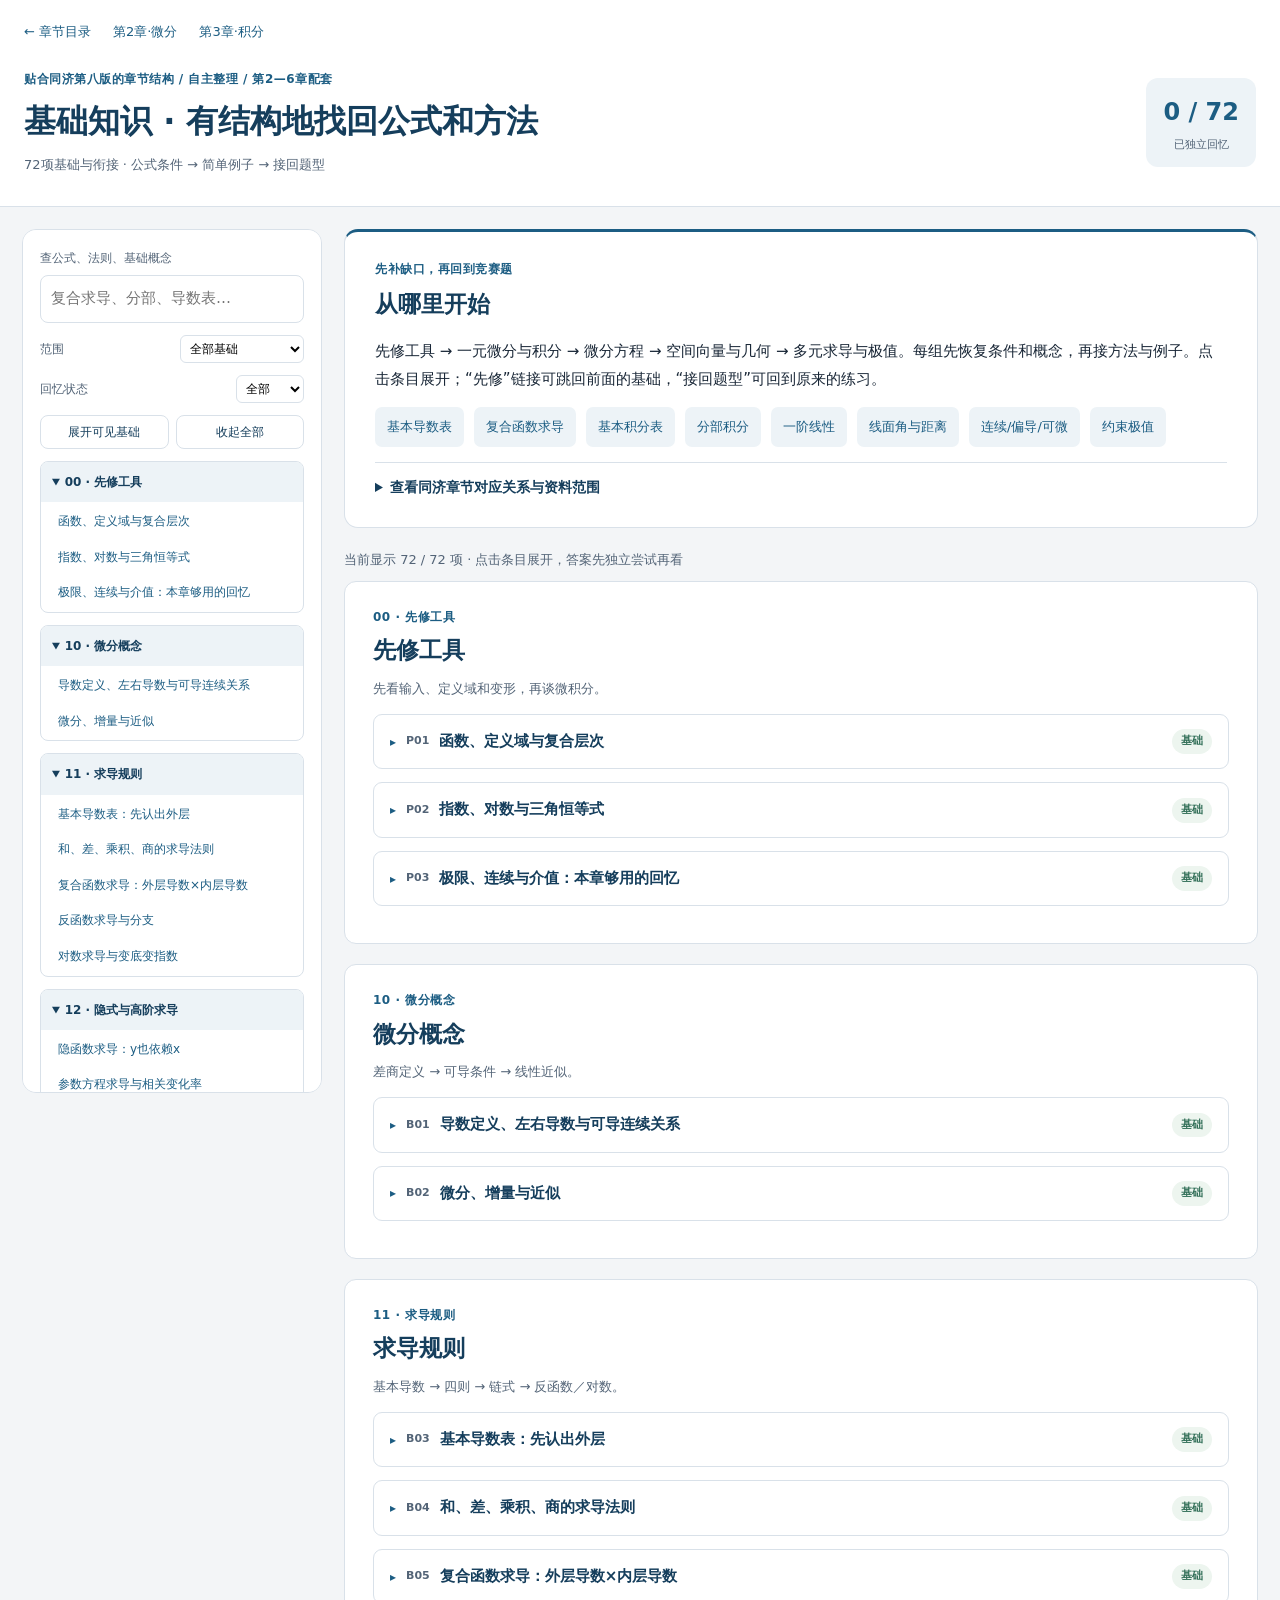
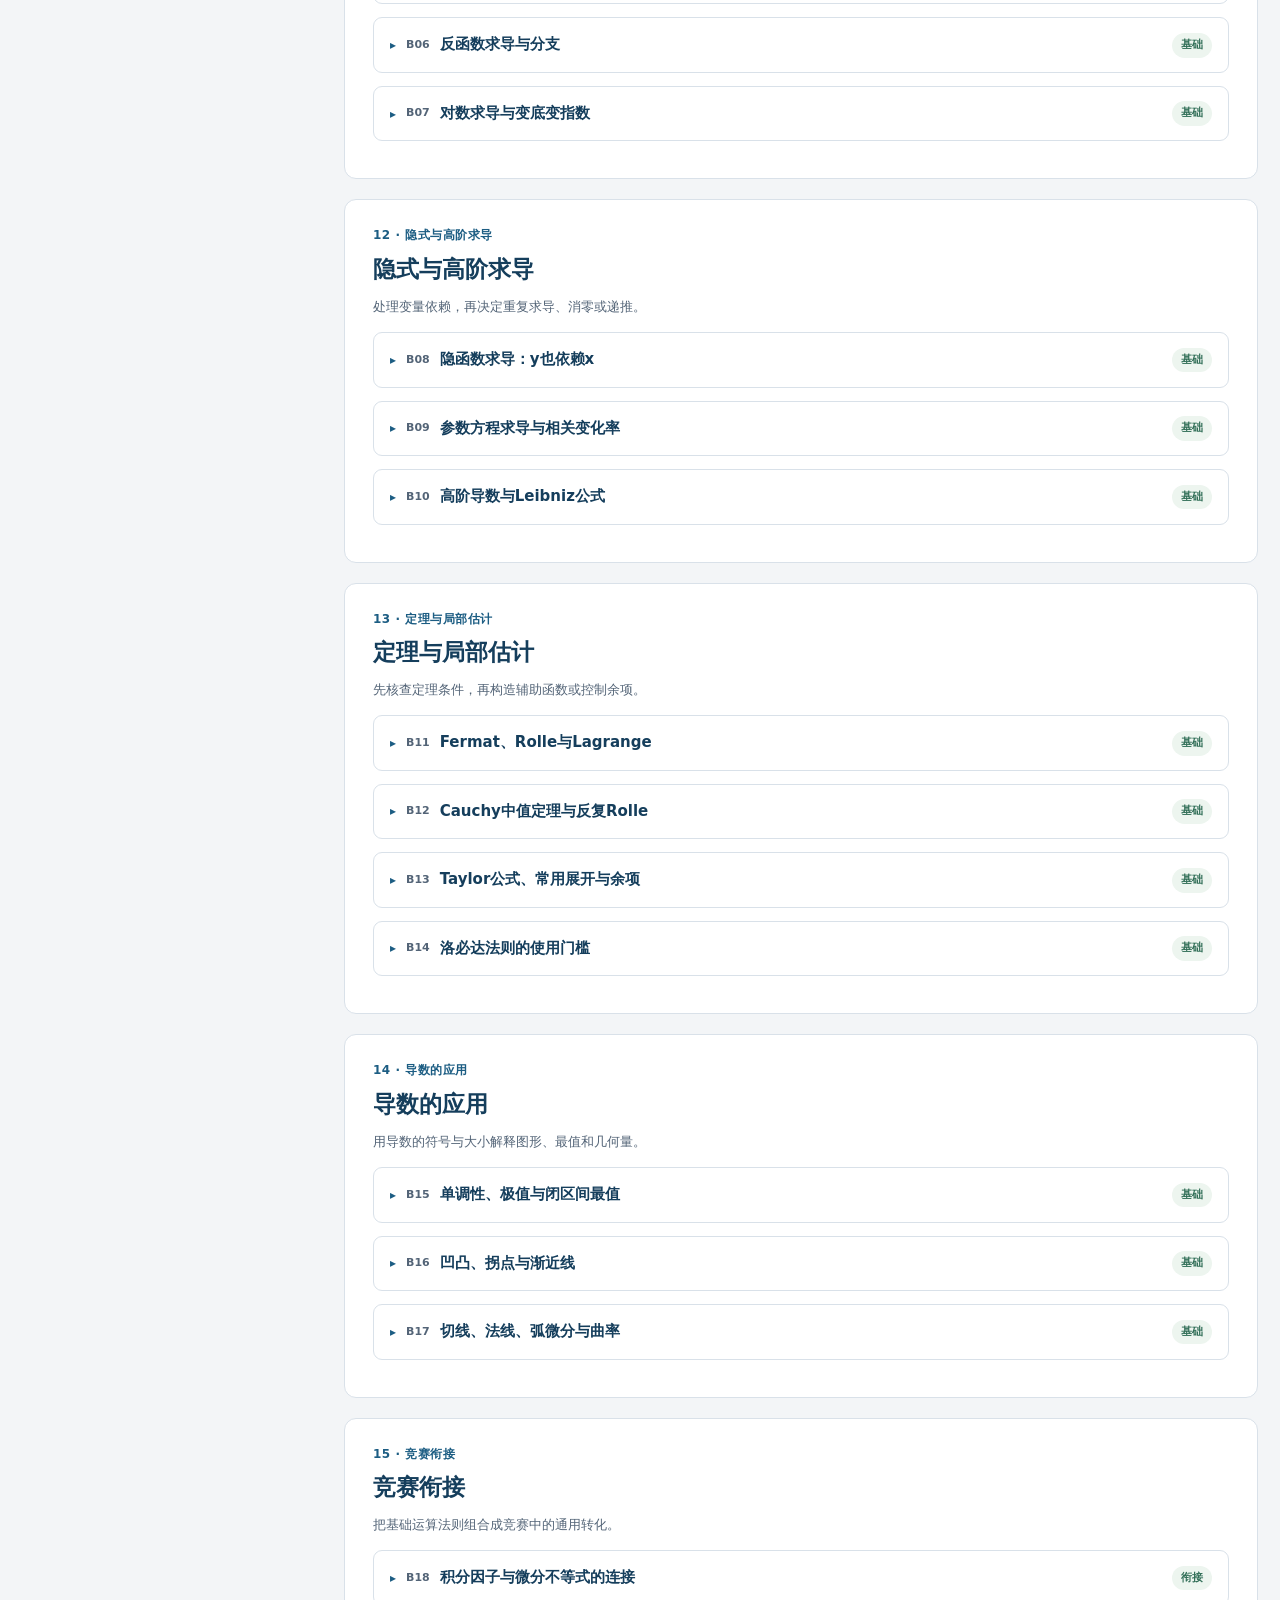
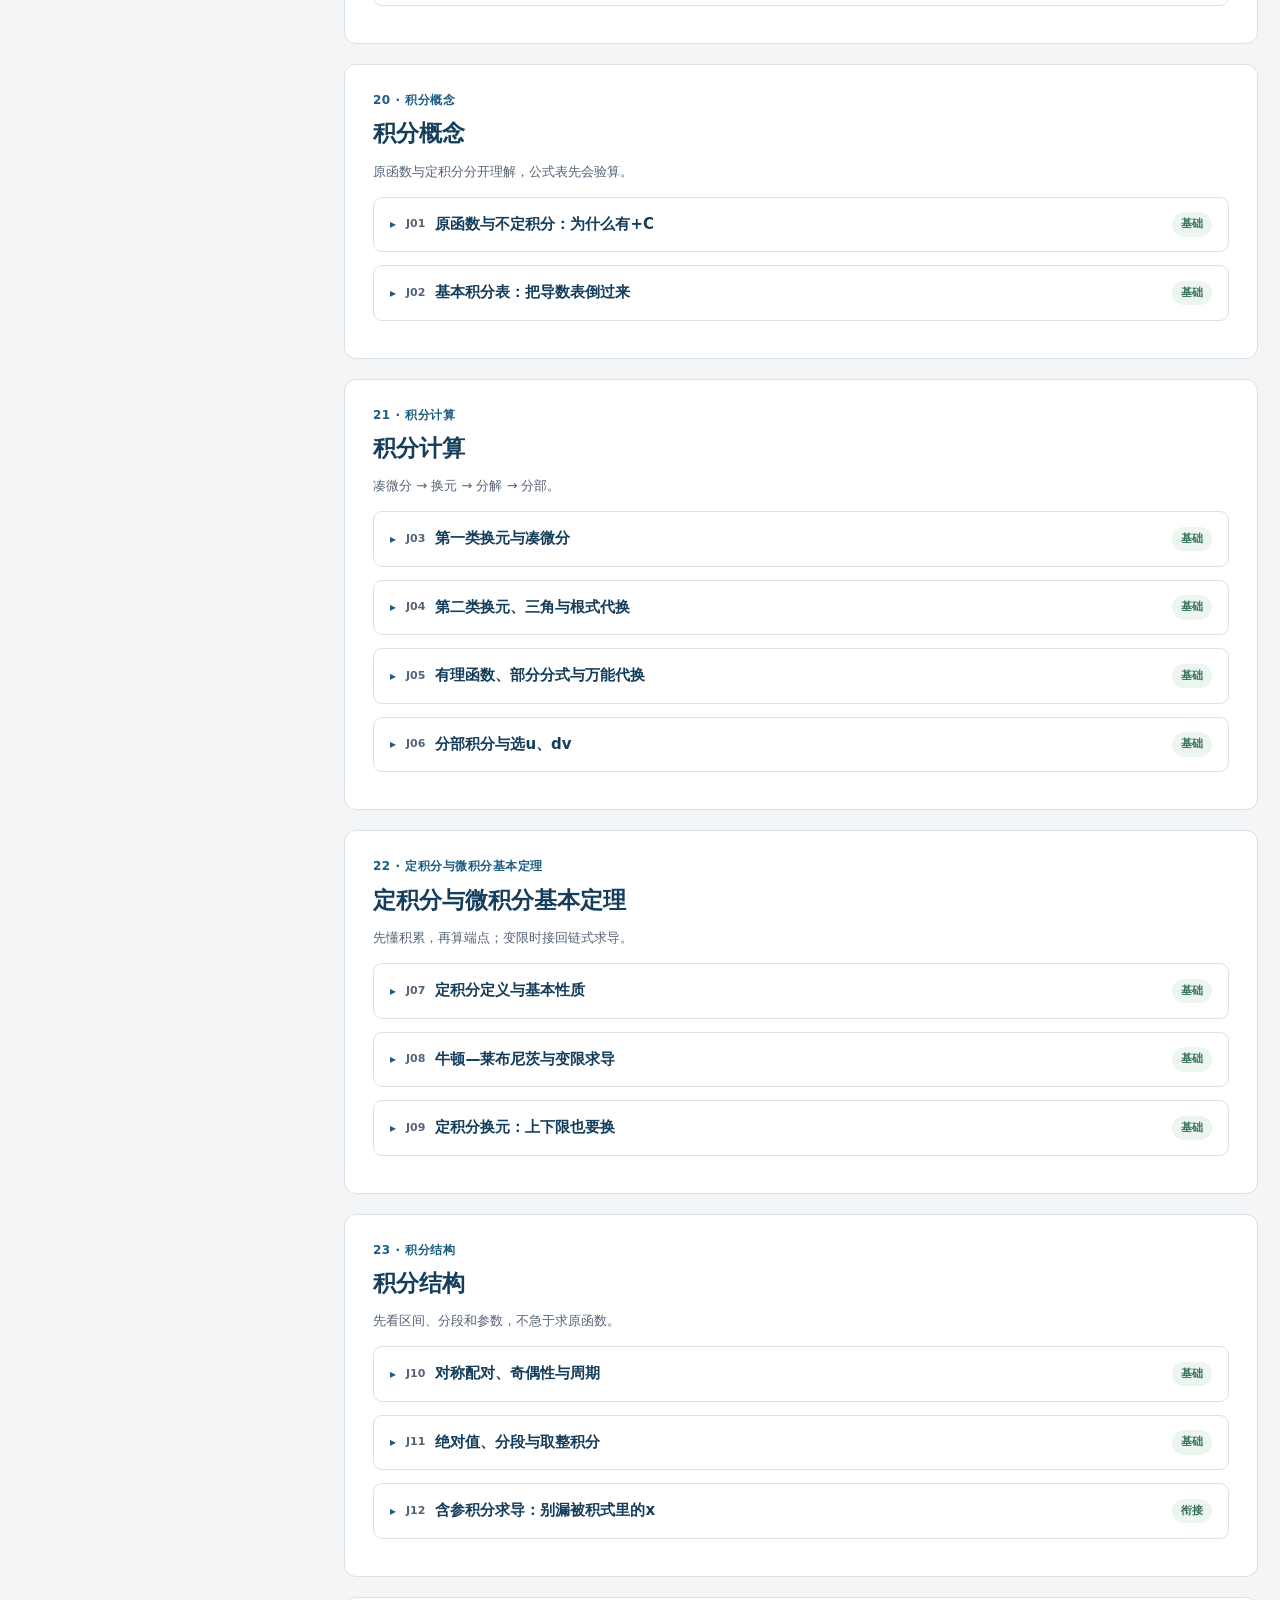
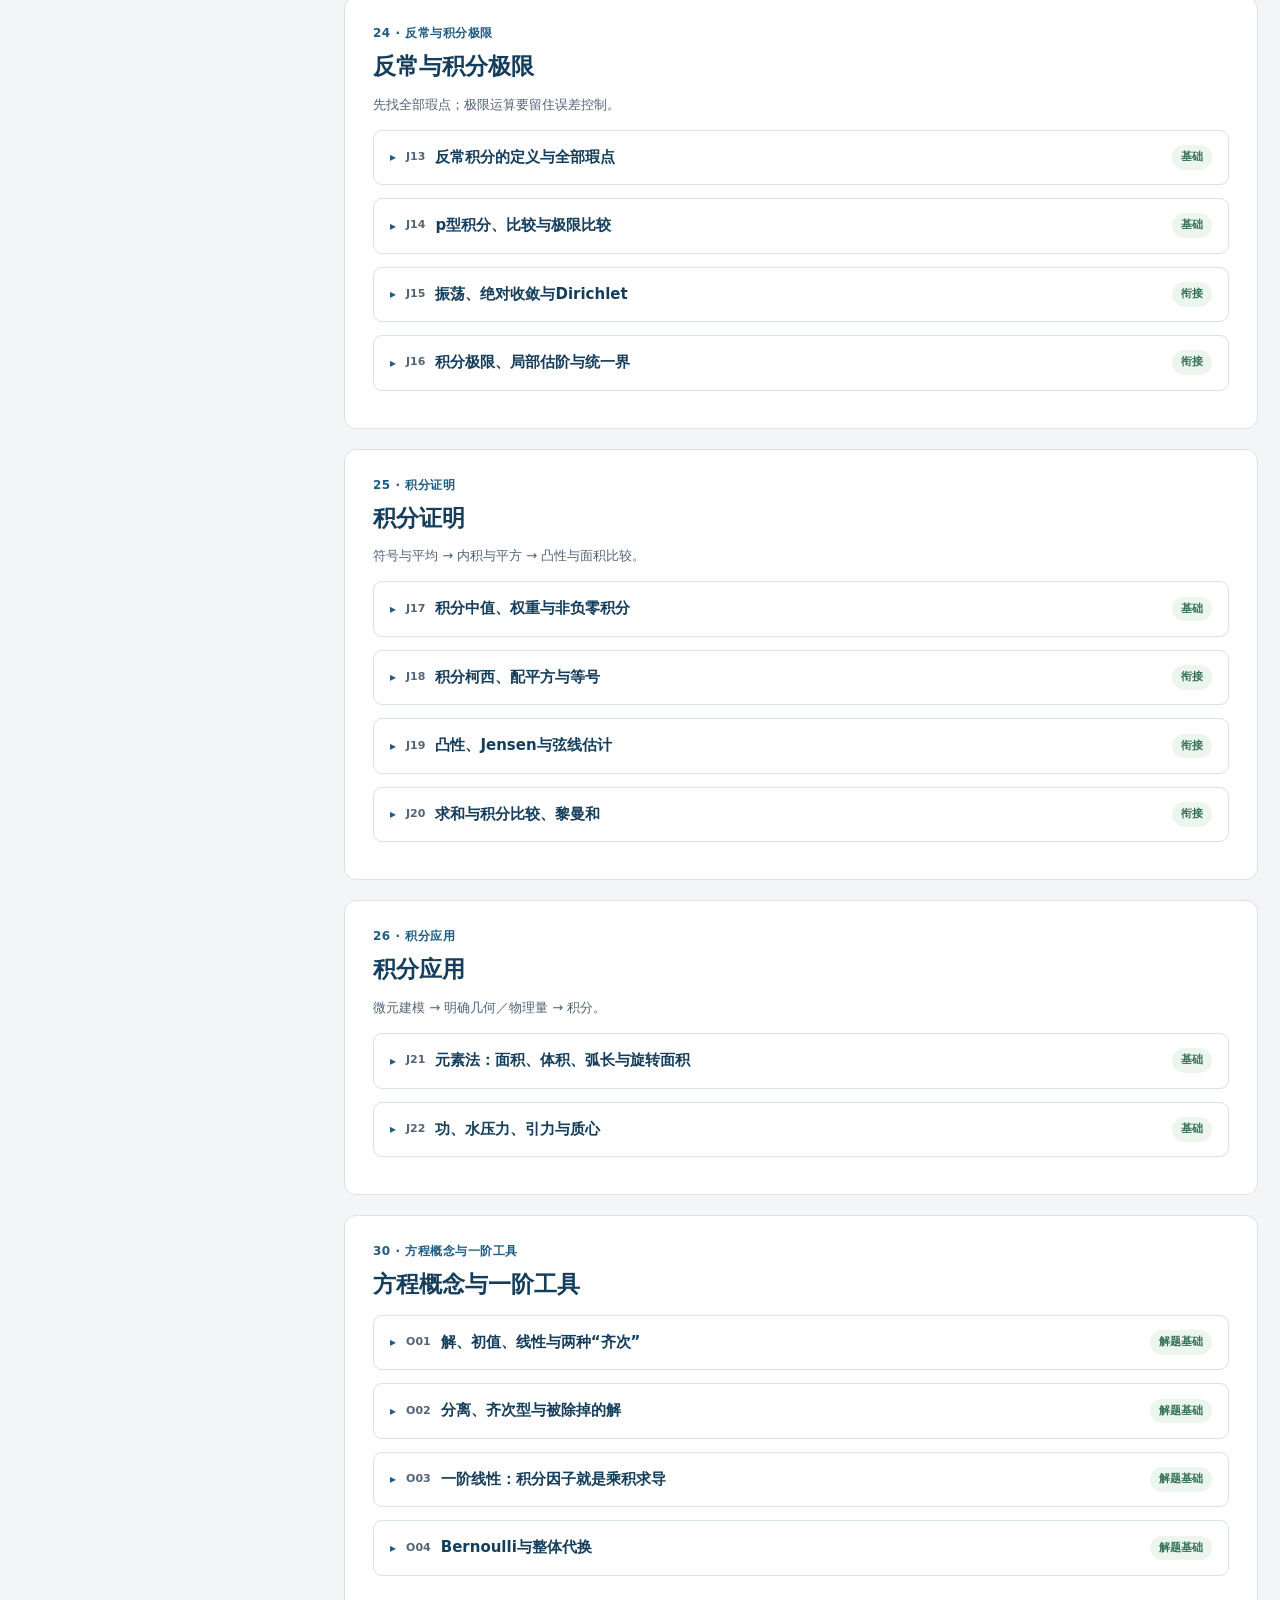
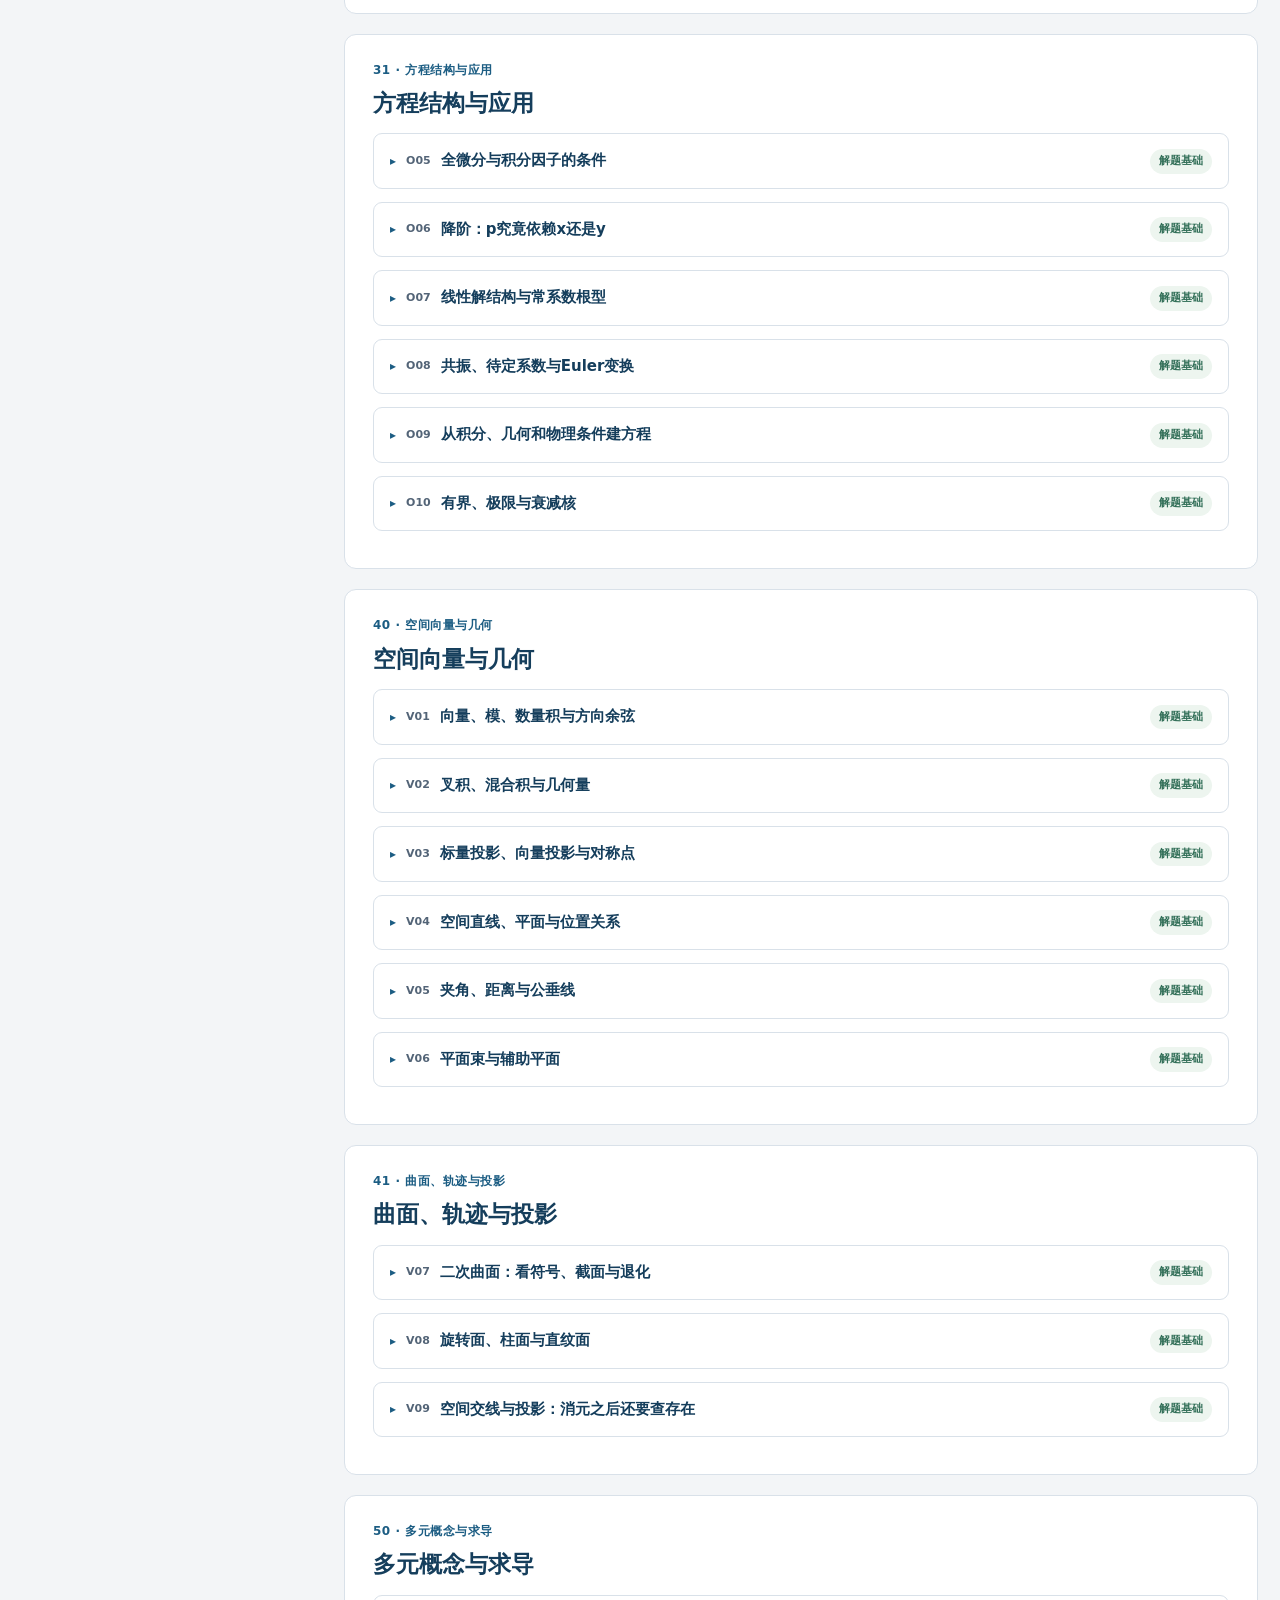
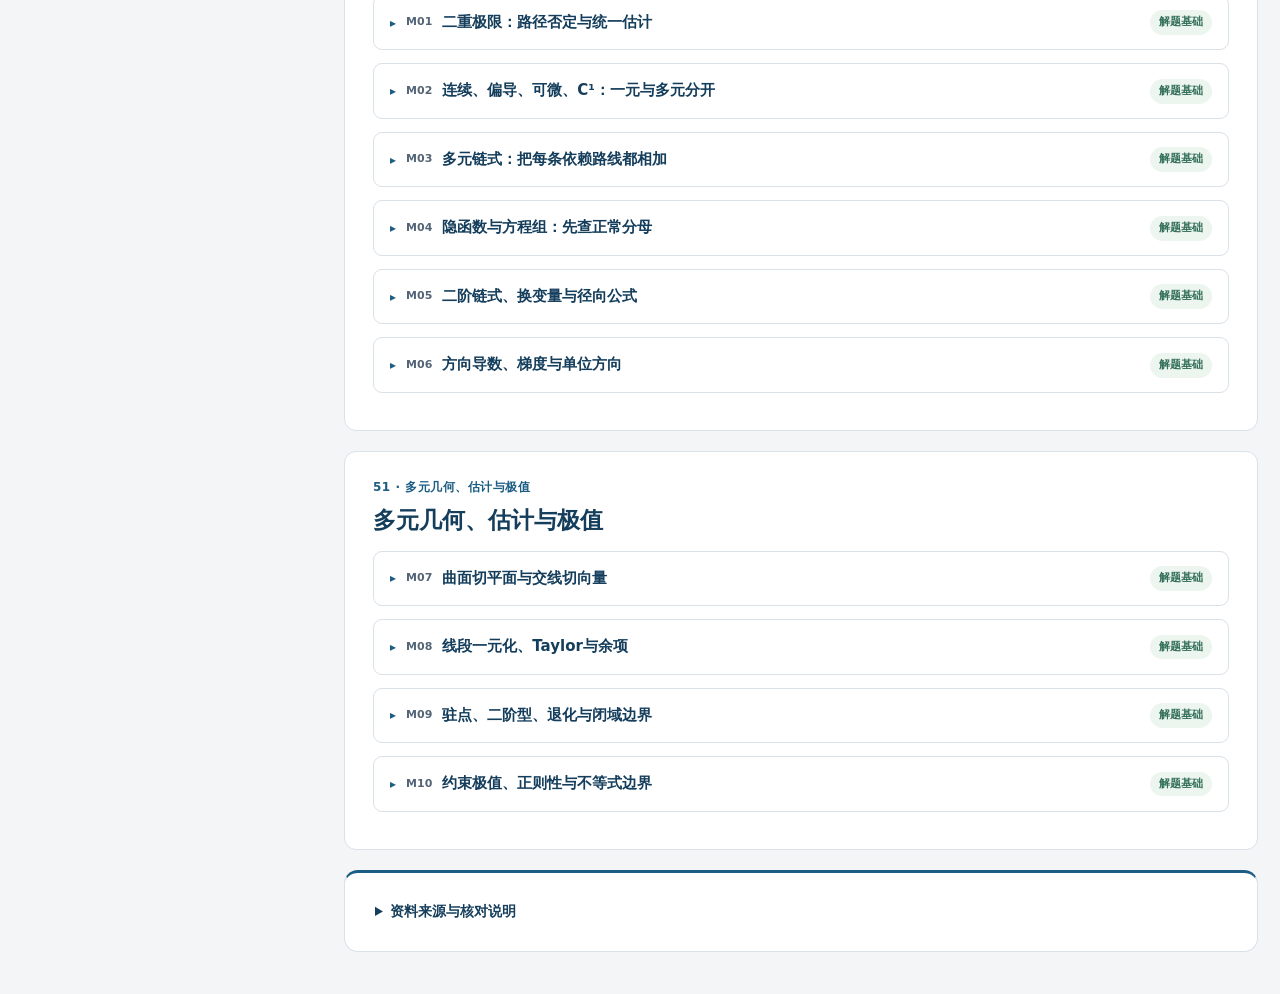
==== commit 2061ca20: "Add textbook-order study for chapters 4–6 and spaced revision plan" ====
--- a/foundations/index.html
+++ b/foundations/index.html
@@ -1,4 +1,4 @@
-<!DOCTYPE html><html lang="zh-CN"><head><meta charset="UTF-8"><meta name="viewport" content="width=device-width,initial-scale=1"><title>基础知识总览 · 微分与积分</title><link rel="stylesheet" href="../css/prelim.css"><link rel="stylesheet" href="../css/foundations.css"><script>window.MathJax={tex:{inlineMath:[['\\(','\\)']],displayMath:[['\\[','\\]']],processEscapes:true},svg:{fontCache:'local'}};</script><script defer src="../js/vendor/mathjax/tex-svg.js"></script></head><body class="foundations-page"><header class="site-head"><nav><a href="../index.html">← 章节目录</a><a href="../chapters/02-一元函数微分学/index.html">第2章·微分</a><a href="../chapters/03-一元函数积分学/index.html">第3章·积分</a></nav><div class="heading"><div><p class="kicker">贴合同济第八版的章节结构 / 自主整理 / 第2、3章配套</p><h1>基础知识 · 有结构地找回公式和方法</h1><p class="muted">43项基础与衔接 · 公式条件 → 简单例子 → 接回题型</p></div><div class="progress-box"><strong id="recall-progress">0 / 43</strong><span>已独立回忆</span></div></div></header><main class="study-layout"><aside class="sidebar"><label class="search-label" for="basic-search">查公式、法则、基础概念</label><input id="basic-search" type="search" placeholder="复合求导、分部、导数表…"><label class="filter-label">范围<select id="basic-scope"><option value="all">全部基础</option><option value="2">第2章需要的基础</option><option value="3">第3章需要的基础</option></select></label><label class="filter-label">回忆状态<select id="basic-status"><option value="all">全部</option><option value="todo">待回忆</option><option value="done">已回忆</option></select></label><div class="basic-controls"><button id="basic-expand">展开可见基础</button><button id="basic-collapse">收起全部</button></div><div id="foundation-tree"></div><p class="aside-note">按结构浏览，按关键词查漏。章内例题的进度与这里的基础回忆分别记录。</p></aside><div class="main-content"><section class="overview"><div class="eyebrow">先补缺口，再回到竞赛题</div><h2>从哪里开始</h2><p>先修工具 → 微分概念 → 求导规则 → 定理与应用；积分从原函数与公式表出发，再到计算、结构、敛散与证明。点击条目展开；“先修”链接可跳回前面的基础，“接回题型”可回到原来的练习。</p><div class="quick-foundations"><a href="#b03">基本导数表</a><a href="#b05">复合函数求导</a><a href="#j02">基本积分表</a><a href="#j06">分部积分</a></div><details><summary>查看同济章节对应关系与资料范围</summary><p>数竞第2章对应同济上册第2章“导数与微分”、第3章“微分中值定理与导数的应用”；数竞第3章对应同济上册第4章“不定积分”、第5章“定积分”、第6章“定积分的应用”。下册内容将在后续多元章节需要时补充。</p><p>结构对齐第八版官方目录。公式与条件参考高校教案、开放教材和现有数竞来源交叉核对，短例子自主编写；这份资料是基础回忆册，不标为同济原文摘录或逐页复刻。</p><a href="#foundation-sources">查看具体资料与用途 →</a></details></section><p id="foundation-count" class="muted"></p><p id="foundation-empty" class="overview" hidden>没有匹配的基础项。可换成“链式”“变限”“反常”等关键词，或切换到全部基础。</p><section class="foundation-group" id="00" data-group="00 · 先修工具"><div class="eyebrow">00 · 先修工具</div><h2>先修工具</h2><p class="muted">先看输入、定义域和变形，再谈微积分。</p><details class="basic-unit" id="p01" data-group="00 · 先修工具" data-search="函数、定义域与复合层次 先弄清“输入经过哪些操作”。复合函数是把前一个函数的输出，当成后一个函数的输入。 若 \(u=g(x),y=f(u)\)，则 \(y=f(g(x))\)。例：\(\ln(1+x^2)\) 的内层是 \(u=1+x^2\)，外层是 \(y=\ln u\)。 对数内部必须正；实数平方根内部非负；分母非零。复合函数还要让内层值落进外层的定义域。 上册1.1、1.9 “先求外层导数”不等于把里面整个表达式原封不动求导后就结束。 p01"><summary><span class="unit-id">P01</span><strong>函数、定义域与复合层次</strong><span class="unit-level">基础</span></summary><div class="unit-body"><p class="unit-map">同济目录定位：上册1.1、1.9</p><p class="prerequisite"><b>先修：</b>从这里开始即可</p><p class="basic-idea">先弄清“输入经过哪些操作”。复合函数是把前一个函数的输出，当成后一个函数的输入。</p><div class="basic-rule"><h4>公式与使用条件</h4><div>若 \(u=g(x),y=f(u)\)，则 \(y=f(g(x))\)。例：\(\ln(1+x^2)\) 的内层是 \(u=1+x^2\)，外层是 \(y=\ln u\)。</div><p class="basic-condition">对数内部必须正；实数平方根内部非负；分母非零。复合函数还要让内层值落进外层的定义域。</p></div><div class="basic-decision"><h4>这个条件怎样影响解题</h4><p><b>能推出／能用：</b>给出复合表达式，先拆依赖层次，逐层查定义域。</p><p><b>不能反推：</b>内层有定义不代表外层能接收它的值。</p><p><b>不足时补查：</b>先补查对数内部、根号内部、分母，再用求导或积分公式。</p></div><section class="basic-example"><h4>用一个简单例子接上公式</h4><p>把 \(y=\sqrt{\ln x}\) 拆成层次，并确定定义域。</p><details class="basic-answer"><summary>看分步解答</summary><ol><li>先 \(x\mapsto u=\ln x\)，再 \(u\mapsto y=\sqrt u\)。</li><li>要求 x>0 且 ln x≥0，合并得 x≥1。</li></ol><p class="answer">定义域 \([1,+\infty)\)。</p></details></section><p class="basic-pitfall"><b>容易错：</b>“先求外层导数”不等于把里面整个表达式原封不动求导后就结束。</p><p class="topic-return"><b>接回现有题型：</b>供后续公式与定理查阅</p><label class="basic-recall"><input type="checkbox" data-recalled="p01"> 我能写出公式、说明条件并独立做这个短例子</label><details class="unit-reference"><summary>核对资料</summary><p><a href="https://xuanshu.hep.com.cn/front/book/findBookDetails?bookId=62cdab46938b7cc2960eedb1" target="_blank" rel="noopener">高等教育出版社：同济《高等数学》第八版上册目录</a></p><p class="muted">概念、公式与例子经自主整理；章节定位来自同济第八版目录，例子不冒充教材原题。</p></details></div></details><details class="basic-unit" id="p02" data-group="00 · 先修工具" data-search="指数、对数与三角恒等式 化简常能比硬求导／硬积分更快。三角函数变量按弧度制理解。 \(\ln(ab)=\ln a+\ln b\;(a,b&gt;0)\)，\(\ln(a/b)=\ln a-\ln b\)，\(e^{a+b}=e^ae^b\)。\(\sin^2x+\cos^2x=1\)，\(\sin2x=2\sin x\cos x\)，\(\cos2x=1-2\sin^2x\)。 ln(a+b)没有拆成ln a+ln b的法则。平方根 \(\sqrt{x^2}=|x|\)；不能忘记绝对值。 上册附录Ⅰ、Ⅱ 指数幂法则、对数法则和乘除法则不要混用；有绝对值就先找符号改变的位置。 p02"><summary><span class="unit-id">P02</span><strong>指数、对数与三角恒等式</strong><span class="unit-level">基础</span></summary><div class="unit-body"><p class="unit-map">同济目录定位：上册附录Ⅰ、Ⅱ</p><p class="prerequisite"><b>先修：</b>从这里开始即可</p><p class="basic-idea">化简常能比硬求导／硬积分更快。三角函数变量按弧度制理解。</p><div class="basic-rule"><h4>公式与使用条件</h4><div>\(\ln(ab)=\ln a+\ln b\;(a,b>0)\)，\(\ln(a/b)=\ln a-\ln b\)，\(e^{a+b}=e^ae^b\)。\(\sin^2x+\cos^2x=1\)，\(\sin2x=2\sin x\cos x\)，\(\cos2x=1-2\sin^2x\)。</div><p class="basic-condition">ln(a+b)没有拆成ln a+ln b的法则。平方根 \(\sqrt{x^2}=|x|\)；不能忘记绝对值。</p></div><div class="basic-decision"><h4>这个条件怎样影响解题</h4><p><b>能推出／能用：</b>给出三角平方或对数乘除，可先恒等化简再选方法。</p><p><b>不能反推：</b>“长得像”不等于等价；ln(a+b)不能拆成两个对数。</p><p><b>不足时补查：</b>化简中若除以某量或去绝对值，先查非零与符号。</p></div><section class="basic-example"><h4>用一个简单例子接上公式</h4><p>化简 \(\sqrt{1-\sin2x}\)。</p><details class="basic-answer"><summary>看分步解答</summary><ol><li>\(1-\sin2x=(\sin x-\cos x)^2\)。</li><li>开根后必须保留绝对值。</li></ol><p class="answer">\(|\sin x-\cos x|\)。</p></details></section><p class="basic-pitfall"><b>容易错：</b>指数幂法则、对数法则和乘除法则不要混用；有绝对值就先找符号改变的位置。</p><p class="topic-return"><b>接回现有题型：</b><a href="../chapters/03-一元函数积分学/index.html#i2">换元：根式、三角、倒置与双向结构</a> · <a href="../chapters/03-一元函数积分学/index.html#i5">对称、周期、配对与 Wallis</a></p><label class="basic-recall"><input type="checkbox" data-recalled="p02"> 我能写出公式、说明条件并独立做这个短例子</label><details class="unit-reference"><summary>核对资料</summary><p><a href="https://xuanshu.hep.com.cn/front/book/findBookDetails?bookId=62cdab46938b7cc2960eedb1" target="_blank" rel="noopener">高等教育出版社：同济《高等数学》第八版上册目录</a></p><p class="muted">概念、公式与例子经自主整理；章节定位来自同济第八版目录，例子不冒充教材原题。</p></details></div></details><details class="basic-unit" id="p03" data-group="00 · 先修工具" data-search="极限、连续与介值：本章够用的回忆 连续表示函数值与该点极限相同；介值定理把“两端异号”变成“中间有零点”。 连续：\(\lim_{x\to a}f(x)=f(a)\)。若 f∈C[a,b] 且 f(a)f(b)&lt;0，则某 c∈(a,b) 有 f(c)=0。\(\sin x\sim x,\ln(1+x)\sim x,e^x-1\sim x\)（x→0）。 双侧连续要左右极限相同；闭区间介值法先查连续。等价替换适合乘除，发生相减抵消时要保留更高阶。 上册1.6—1.10 介值给存在，严格单调才进一步保证唯一；本卡只保温，不改第一章内容。 p03"><summary><span class="unit-id">P03</span><strong>极限、连续与介值：本章够用的回忆</strong><span class="unit-level">基础</span></summary><div class="unit-body"><p class="unit-map">同济目录定位：上册1.6—1.10</p><p class="prerequisite"><b>先修：</b><a href="../foundations/index.html#p01">函数、定义域与复合层次</a></p><p class="basic-idea">连续表示函数值与该点极限相同；介值定理把“两端异号”变成“中间有零点”。</p><div class="basic-rule"><h4>公式与使用条件</h4><div>连续：\(\lim_{x\to a}f(x)=f(a)\)。若 f∈C[a,b] 且 f(a)f(b)<0，则某 c∈(a,b) 有 f(c)=0。\(\sin x\sim x,\ln(1+x)\sim x,e^x-1\sim x\)（x→0）。</div><p class="basic-condition">双侧连续要左右极限相同；闭区间介值法先查连续。等价替换适合乘除，发生相减抵消时要保留更高阶。</p></div><div class="basic-decision"><h4>这个条件怎样影响解题</h4><p><b>能推出／能用：</b>闭区间连续且两端异号，可保证内点零点；配合严格单调可证唯一。</p><p><b>不能反推：</b>连续不保证可导；介值不保证唯一。</p><p><b>不足时补查：</b>要用中值定理，另查开区间可导；要判唯一，另查单调。</p></div><section class="basic-example"><h4>用一个简单例子接上公式</h4><p>证明 \(x^3+x-1=0\) 在 (0,1) 有根。</p><details class="basic-answer"><summary>看分步解答</summary><ol><li>左端值−1，右端值1，多项式连续，介值定理给存在性。</li><li>导数3x²+1>0，再给唯一性。</li></ol><p class="answer">恰有一个根。</p></details></section><p class="basic-pitfall"><b>容易错：</b>介值给存在，严格单调才进一步保证唯一；本卡只保温，不改第一章内容。</p><p class="topic-return"><b>接回现有题型：</b><a href="../chapters/02-一元函数微分学/index.html#d1">导数定义、分段点与可微</a> · <a href="../chapters/02-一元函数微分学/index.html#d7">两个中值点：介值分点再分区间</a> · <a href="../chapters/03-一元函数积分学/index.html#i13">积分中值、零点与加权估值</a></p><label class="basic-recall"><input type="checkbox" data-recalled="p03"> 我能写出公式、说明条件并独立做这个短例子</label><details class="unit-reference"><summary>核对资料</summary><p><a href="https://xuanshu.hep.com.cn/front/book/findBookDetails?bookId=62cdab46938b7cc2960eedb1" target="_blank" rel="noopener">高等教育出版社：同济《高等数学》第八版上册目录</a></p><p class="muted">概念、公式与例子经自主整理；章节定位来自同济第八版目录，例子不冒充教材原题。</p></details></div></details></section><section class="foundation-group" id="10" data-group="10 · 微分概念"><div class="eyebrow">10 · 微分概念</div><h2>微分概念</h2><p class="muted">差商定义 → 可导条件 → 线性近似。</p><details class="basic-unit" id="b01" data-group="10 · 微分概念" data-search="导数定义、左右导数与可导连续关系 导数是局部变化率，也是曲线切线斜率。常规点用公式，接点／尖点优先回到差商。 \(f\prime(a)=\lim_{h\to0}\frac{f(a+h)-f(a)}h\)。左右差商极限均存在、有限且相等 ⇔ 双侧可导。可导 ⇒ 连续，反过来不成立。 f(a)须有定义；在区间端点通常研究单侧导数。求导公式是定义的后续工具，不能替代接点检查。 上册2.1 两侧表达式分别可导，不代表接点可导；f可导也不推出f′连续。 b01"><summary><span class="unit-id">B01</span><strong>导数定义、左右导数与可导连续关系</strong><span class="unit-level">基础</span></summary><div class="unit-body"><p class="unit-map">同济目录定位：上册2.1</p><p class="prerequisite"><b>先修：</b><a href="../foundations/index.html#p03">极限、连续与介值：本章够用的回忆</a></p><p class="basic-idea">导数是局部变化率，也是曲线切线斜率。常规点用公式，接点／尖点优先回到差商。</p><div class="basic-rule"><h4>公式与使用条件</h4><div>\(f\prime(a)=\lim_{h\to0}\frac{f(a+h)-f(a)}h\)。左右差商极限均存在、有限且相等 ⇔ 双侧可导。可导 ⇒ 连续，反过来不成立。</div><p class="basic-condition">f(a)须有定义；在区间端点通常研究单侧导数。求导公式是定义的后续工具，不能替代接点检查。</p></div><div class="basic-decision"><h4>这个条件怎样影响解题</h4><p><b>能推出／能用：</b>给出一元可导，可立即推出连续与可微；接点用差商判定。</p><p><b>不能反推：</b>连续不能反推可导；可导也不能反推导数连续。</p><p><b>不足时补查：</b>分段点先查连续，再查左右差商；使用定理时补查端点。</p></div><div class="concept-relations"><b>只针对一元实函数：</b><p>\(C^1\ \Longrightarrow\ 可导\ \Longleftrightarrow\ 可微\ \Longrightarrow\ 连续\)。C¹表示可导且导数连续。</p><p>例：|x|在0连续却不可导，所以连续只能让你过“接点第一关”，不能直接通过“可导关”。f(x)=x²sin(1/x)、f(0)=0则说明：可导还不能保证导数连续。</p><p>多元函数中，应另查偏导、方向导数与全微分的关系，不能把这条一元等价链直接搬过去。</p></div><section class="basic-example"><h4>用一个简单例子接上公式</h4><p>判断 f(x)=|x| 在 0 是否可导。</p><details class="basic-answer"><summary>看分步解答</summary><ol><li>右差商为1，左差商为−1，二者不等。</li><li>函数在0连续，但不满足双侧可导条件。</li></ol><p class="answer">连续但不可导。</p></details></section><p class="basic-pitfall"><b>容易错：</b>两侧表达式分别可导，不代表接点可导；f可导也不推出f′连续。</p><p class="topic-return"><b>接回现有题型：</b><a href="../chapters/02-一元函数微分学/index.html#d1">导数定义、分段点与可微</a> · <a href="../chapters/02-一元函数微分学/index.html#d2">振荡函数：连续、可导与导数连续</a></p><label class="basic-recall"><input type="checkbox" data-recalled="b01"> 我能写出公式、说明条件并独立做这个短例子</label><details class="unit-reference"><summary>核对资料</summary><p><a href="https://openstax.org/books/calculus-volume-1/pages/3-3-differentiation-rules" target="_blank" rel="noopener">OpenStax：Differentiation Rules</a>、<a href="https://jwc.jzxy.edu.cn/uploads/jwb/file/20230812/64d73d956875e.pdf" target="_blank" rel="noopener">晋中学院：高等数学课程教案（2023）</a></p><p class="muted">概念、公式与例子经自主整理；章节定位来自同济第八版目录，例子不冒充教材原题。</p></details></div></details><details class="basic-unit" id="b02" data-group="10 · 微分概念" data-search="微分、增量与近似 微分只取函数增量的线性主项。它适合近似，不是增量本身。 \(\Delta y=f(x+\Delta x)-f(x)\)，\(dy=f\prime(x)dx\)，\(\Delta y=dy+o(\Delta x)\)；通常取 dx=Δx。 一元函数可微等价于可导。一阶形式dy=f′(u)du在u是中间变量时仍成立；高阶微分不能无条件照搬这种形式。 上册2.5 近似写≈；Δy=dy一般不是恒等式。 b02"><summary><span class="unit-id">B02</span><strong>微分、增量与近似</strong><span class="unit-level">基础</span></summary><div class="unit-body"><p class="unit-map">同济目录定位：上册2.5</p><p class="prerequisite"><b>先修：</b><a href="../foundations/index.html#b01">导数定义、左右导数与可导连续关系</a> · <a href="../foundations/index.html#b03">基本导数表：先认出外层</a></p><p class="basic-idea">微分只取函数增量的线性主项。它适合近似，不是增量本身。</p><div class="basic-rule"><h4>公式与使用条件</h4><div>\(\Delta y=f(x+\Delta x)-f(x)\)，\(dy=f\prime(x)dx\)，\(\Delta y=dy+o(\Delta x)\)；通常取 dx=Δx。</div><p class="basic-condition">一元函数可微等价于可导。一阶形式dy=f′(u)du在u是中间变量时仍成立；高阶微分不能无条件照搬这种形式。</p></div><div class="basic-decision"><h4>这个条件怎样影响解题</h4><p><b>能推出／能用：</b>一元可微意味着能用导数给局部线性近似。</p><p><b>不能反推：</b>可微不意味着增量与微分完全相等，也不意味着二阶可微。</p><p><b>不足时补查：</b>要控制近似误差大小，还需相应余项或导数上界。</p></div><section class="basic-example"><h4>用一个简单例子接上公式</h4><p>用微分近似 \(\sqrt{4.04}\)。</p><details class="basic-answer"><summary>看分步解答</summary><ol><li>f(x)=√x，取x=4、dx=0.04。</li><li>f′(4)=1/4，故dy=0.01。</li></ol><p class="answer">\(\sqrt{4.04}\approx2.01\)。</p></details></section><p class="basic-pitfall"><b>容易错：</b>近似写≈；Δy=dy一般不是恒等式。</p><p class="topic-return"><b>接回现有题型：</b><a href="../chapters/02-一元函数微分学/index.html#d1">导数定义、分段点与可微</a> · <a href="../chapters/02-一元函数微分学/index.html#d3">复合、反函数、对数求导与一阶微分</a></p><label class="basic-recall"><input type="checkbox" data-recalled="b02"> 我能写出公式、说明条件并独立做这个短例子</label><details class="unit-reference"><summary>核对资料</summary><p><a href="https://jwc.jzxy.edu.cn/uploads/jwb/file/20230812/64d73d956875e.pdf" target="_blank" rel="noopener">晋中学院：高等数学课程教案（2023）</a></p><p class="muted">概念、公式与例子经自主整理；章节定位来自同济第八版目录，例子不冒充教材原题。</p></details></div></details></section><section class="foundation-group" id="11" data-group="11 · 求导规则"><div class="eyebrow">11 · 求导规则</div><h2>求导规则</h2><p class="muted">基本导数 → 四则 → 链式 → 反函数／对数。</p><details class="basic-unit" id="b03" data-group="11 · 求导规则" data-search="基本导数表：先认出外层 先记基本函数对自身变量的导数。里面换成u(x)以后，再乘u′。 &lt;div class=&quot;table-scroll&quot;&gt;&lt;table&gt;&lt;thead&gt;&lt;tr&gt;&lt;th&gt;函数&lt;/th&gt;&lt;th&gt;导数&lt;/th&gt;&lt;th&gt;条件&lt;/th&gt;&lt;/tr&gt;&lt;/thead&gt;&lt;tbody&gt;
+<!DOCTYPE html><html lang="zh-CN"><head><meta charset="UTF-8"><meta name="viewport" content="width=device-width,initial-scale=1"><title>全部基础知识｜微分、积分、方程与多元</title><link rel="stylesheet" href="../css/prelim.css"><link rel="stylesheet" href="../css/foundations.css"><script>window.MathJax={tex:{inlineMath:[['\\(','\\)']],displayMath:[['\\[','\\]']],processEscapes:true},svg:{fontCache:'local'}};</script><script defer src="../js/vendor/mathjax/tex-svg.js"></script></head><body class="foundations-page"><header class="site-head"><nav><a href="../index.html">← 章节目录</a><a href="../chapters/02-一元函数微分学/index.html">第2章·微分</a><a href="../chapters/03-一元函数积分学/index.html">第3章·积分</a></nav><div class="heading"><div><p class="kicker">贴合同济第八版的章节结构 / 自主整理 / 第2—6章配套</p><h1>基础知识 · 有结构地找回公式和方法</h1><p class="muted">72项基础与衔接 · 公式条件 → 简单例子 → 接回题型</p></div><div class="progress-box"><strong id="recall-progress">0 / 72</strong><span>已独立回忆</span></div></div></header><main class="study-layout"><aside class="sidebar"><label class="search-label" for="basic-search">查公式、法则、基础概念</label><input id="basic-search" type="search" placeholder="复合求导、分部、导数表…"><label class="filter-label">范围<select id="basic-scope"><option value="all">全部基础</option><option value="2">第2章需要的基础</option><option value="3">第3章需要的基础</option><option value="4">第4章需要的基础</option><option value="5">第5章需要的基础</option><option value="6">第6章需要的基础</option></select></label><label class="filter-label">回忆状态<select id="basic-status"><option value="all">全部</option><option value="todo">待回忆</option><option value="done">已回忆</option></select></label><div class="basic-controls"><button id="basic-expand">展开可见基础</button><button id="basic-collapse">收起全部</button></div><div id="foundation-tree"></div><p class="aside-note">按结构浏览，按关键词查漏。章内例题的进度与这里的基础回忆分别记录。</p></aside><div class="main-content"><section class="overview"><div class="eyebrow">先补缺口，再回到竞赛题</div><h2>从哪里开始</h2><p>先修工具 → 一元微分与积分 → 微分方程 → 空间向量与几何 → 多元求导与极值。每组先恢复条件和概念，再接方法与例子。点击条目展开；“先修”链接可跳回前面的基础，“接回题型”可回到原来的练习。</p><div class="quick-foundations"><a href="#b03">基本导数表</a><a href="#b05">复合函数求导</a><a href="#j02">基本积分表</a><a href="#j06">分部积分</a><a href="#o03">一阶线性</a><a href="#v05">线面角与距离</a><a href="#m02">连续/偏导/可微</a><a href="#m10">约束极值</a></div><details><summary>查看同济章节对应关系与资料范围</summary><p>数竞第2章对应同济上册第2章“导数与微分”、第3章“微分中值定理与导数的应用”；数竞第3章对应同济上册第4章“不定积分”、第5章“定积分”、第6章“定积分的应用”。数竞第4章衔接同济上册第七章“微分方程”；第5—6章衔接下册第八、九章。全微分、二阶Taylor及部分特殊方法明确标为竞赛衔接。</p><p>结构对齐第八版官方目录。公式与条件参考高校教案、开放教材和现有数竞来源交叉核对，短例子自主编写；这份资料是基础回忆册，不标为同济原文摘录或逐页复刻。</p><a href="#foundation-sources">查看具体资料与用途 →</a></details></section><p id="foundation-count" class="muted"></p><p id="foundation-empty" class="overview" hidden>没有匹配的基础项。可换成“链式”“变限”“反常”等关键词，或切换到全部基础。</p><section class="foundation-group" id="00" data-group="00 · 先修工具"><div class="eyebrow">00 · 先修工具</div><h2>先修工具</h2><p class="muted">先看输入、定义域和变形，再谈微积分。</p><details class="basic-unit" id="p01" data-group="00 · 先修工具" data-search="函数、定义域与复合层次 先弄清“输入经过哪些操作”。复合函数是把前一个函数的输出，当成后一个函数的输入。 若 \(u=g(x),y=f(u)\)，则 \(y=f(g(x))\)。例：\(\ln(1+x^2)\) 的内层是 \(u=1+x^2\)，外层是 \(y=\ln u\)。 对数内部必须正；实数平方根内部非负；分母非零。复合函数还要让内层值落进外层的定义域。 上册1.1、1.9 “先求外层导数”不等于把里面整个表达式原封不动求导后就结束。 p01"><summary><span class="unit-id">P01</span><strong>函数、定义域与复合层次</strong><span class="unit-level">基础</span></summary><div class="unit-body"><p class="unit-map">同济目录定位：上册1.1、1.9</p><p class="prerequisite"><b>先修：</b>从这里开始即可</p><p class="basic-idea">先弄清“输入经过哪些操作”。复合函数是把前一个函数的输出，当成后一个函数的输入。</p><div class="basic-rule"><h4>公式与使用条件</h4><div>若 \(u=g(x),y=f(u)\)，则 \(y=f(g(x))\)。例：\(\ln(1+x^2)\) 的内层是 \(u=1+x^2\)，外层是 \(y=\ln u\)。</div><p class="basic-condition">对数内部必须正；实数平方根内部非负；分母非零。复合函数还要让内层值落进外层的定义域。</p></div><div class="basic-decision"><h4>这个条件怎样影响解题</h4><p><b>能推出／能用：</b>给出复合表达式，先拆依赖层次，逐层查定义域。</p><p><b>不能反推：</b>内层有定义不代表外层能接收它的值。</p><p><b>不足时补查：</b>先补查对数内部、根号内部、分母，再用求导或积分公式。</p></div><section class="basic-example"><h4>用一个简单例子接上公式</h4><p>把 \(y=\sqrt{\ln x}\) 拆成层次，并确定定义域。</p><details class="basic-answer"><summary>看分步解答</summary><ol><li>先 \(x\mapsto u=\ln x\)，再 \(u\mapsto y=\sqrt u\)。</li><li>要求 x>0 且 ln x≥0，合并得 x≥1。</li></ol><p class="answer">定义域 \([1,+\infty)\)。</p></details></section><p class="basic-pitfall"><b>容易错：</b>“先求外层导数”不等于把里面整个表达式原封不动求导后就结束。</p><p class="topic-return"><b>接回现有题型：</b>供后续公式与定理查阅</p><label class="basic-recall"><input type="checkbox" data-recalled="p01"> 我能写出公式、说明条件并独立做这个短例子</label><details class="unit-reference"><summary>核对资料</summary><p><a href="https://xuanshu.hep.com.cn/front/book/findBookDetails?bookId=62cdab46938b7cc2960eedb1" target="_blank" rel="noopener">高等教育出版社：同济《高等数学》第八版上册目录</a></p><p class="muted">概念、公式与例子经自主整理；章节定位来自同济第八版目录，例子不冒充教材原题。</p></details></div></details><details class="basic-unit" id="p02" data-group="00 · 先修工具" data-search="指数、对数与三角恒等式 化简常能比硬求导／硬积分更快。三角函数变量按弧度制理解。 \(\ln(ab)=\ln a+\ln b\;(a,b&gt;0)\)，\(\ln(a/b)=\ln a-\ln b\)，\(e^{a+b}=e^ae^b\)。\(\sin^2x+\cos^2x=1\)，\(\sin2x=2\sin x\cos x\)，\(\cos2x=1-2\sin^2x\)。 ln(a+b)没有拆成ln a+ln b的法则。平方根 \(\sqrt{x^2}=|x|\)；不能忘记绝对值。 上册附录Ⅰ、Ⅱ 指数幂法则、对数法则和乘除法则不要混用；有绝对值就先找符号改变的位置。 p02"><summary><span class="unit-id">P02</span><strong>指数、对数与三角恒等式</strong><span class="unit-level">基础</span></summary><div class="unit-body"><p class="unit-map">同济目录定位：上册附录Ⅰ、Ⅱ</p><p class="prerequisite"><b>先修：</b>从这里开始即可</p><p class="basic-idea">化简常能比硬求导／硬积分更快。三角函数变量按弧度制理解。</p><div class="basic-rule"><h4>公式与使用条件</h4><div>\(\ln(ab)=\ln a+\ln b\;(a,b>0)\)，\(\ln(a/b)=\ln a-\ln b\)，\(e^{a+b}=e^ae^b\)。\(\sin^2x+\cos^2x=1\)，\(\sin2x=2\sin x\cos x\)，\(\cos2x=1-2\sin^2x\)。</div><p class="basic-condition">ln(a+b)没有拆成ln a+ln b的法则。平方根 \(\sqrt{x^2}=|x|\)；不能忘记绝对值。</p></div><div class="basic-decision"><h4>这个条件怎样影响解题</h4><p><b>能推出／能用：</b>给出三角平方或对数乘除，可先恒等化简再选方法。</p><p><b>不能反推：</b>“长得像”不等于等价；ln(a+b)不能拆成两个对数。</p><p><b>不足时补查：</b>化简中若除以某量或去绝对值，先查非零与符号。</p></div><section class="basic-example"><h4>用一个简单例子接上公式</h4><p>化简 \(\sqrt{1-\sin2x}\)。</p><details class="basic-answer"><summary>看分步解答</summary><ol><li>\(1-\sin2x=(\sin x-\cos x)^2\)。</li><li>开根后必须保留绝对值。</li></ol><p class="answer">\(|\sin x-\cos x|\)。</p></details></section><p class="basic-pitfall"><b>容易错：</b>指数幂法则、对数法则和乘除法则不要混用；有绝对值就先找符号改变的位置。</p><p class="topic-return"><b>接回现有题型：</b><a href="../chapters/03-一元函数积分学/index.html#i2">换元：根式、三角、倒置与双向结构</a> · <a href="../chapters/03-一元函数积分学/index.html#i5">对称、周期、配对与 Wallis</a></p><label class="basic-recall"><input type="checkbox" data-recalled="p02"> 我能写出公式、说明条件并独立做这个短例子</label><details class="unit-reference"><summary>核对资料</summary><p><a href="https://xuanshu.hep.com.cn/front/book/findBookDetails?bookId=62cdab46938b7cc2960eedb1" target="_blank" rel="noopener">高等教育出版社：同济《高等数学》第八版上册目录</a></p><p class="muted">概念、公式与例子经自主整理；章节定位来自同济第八版目录，例子不冒充教材原题。</p></details></div></details><details class="basic-unit" id="p03" data-group="00 · 先修工具" data-search="极限、连续与介值：本章够用的回忆 连续表示函数值与该点极限相同；介值定理把“两端异号”变成“中间有零点”。 连续：\(\lim_{x\to a}f(x)=f(a)\)。若 f∈C[a,b] 且 f(a)f(b)&lt;0，则某 c∈(a,b) 有 f(c)=0。\(\sin x\sim x,\ln(1+x)\sim x,e^x-1\sim x\)（x→0）。 双侧连续要左右极限相同；闭区间介值法先查连续。等价替换适合乘除，发生相减抵消时要保留更高阶。 上册1.6—1.10 介值给存在，严格单调才进一步保证唯一；本卡只保温，不改第一章内容。 p03"><summary><span class="unit-id">P03</span><strong>极限、连续与介值：本章够用的回忆</strong><span class="unit-level">基础</span></summary><div class="unit-body"><p class="unit-map">同济目录定位：上册1.6—1.10</p><p class="prerequisite"><b>先修：</b><a href="../foundations/index.html#p01">函数、定义域与复合层次</a></p><p class="basic-idea">连续表示函数值与该点极限相同；介值定理把“两端异号”变成“中间有零点”。</p><div class="basic-rule"><h4>公式与使用条件</h4><div>连续：\(\lim_{x\to a}f(x)=f(a)\)。若 f∈C[a,b] 且 f(a)f(b)<0，则某 c∈(a,b) 有 f(c)=0。\(\sin x\sim x,\ln(1+x)\sim x,e^x-1\sim x\)（x→0）。</div><p class="basic-condition">双侧连续要左右极限相同；闭区间介值法先查连续。等价替换适合乘除，发生相减抵消时要保留更高阶。</p></div><div class="basic-decision"><h4>这个条件怎样影响解题</h4><p><b>能推出／能用：</b>闭区间连续且两端异号，可保证内点零点；配合严格单调可证唯一。</p><p><b>不能反推：</b>连续不保证可导；介值不保证唯一。</p><p><b>不足时补查：</b>要用中值定理，另查开区间可导；要判唯一，另查单调。</p></div><section class="basic-example"><h4>用一个简单例子接上公式</h4><p>证明 \(x^3+x-1=0\) 在 (0,1) 有根。</p><details class="basic-answer"><summary>看分步解答</summary><ol><li>左端值−1，右端值1，多项式连续，介值定理给存在性。</li><li>导数3x²+1>0，再给唯一性。</li></ol><p class="answer">恰有一个根。</p></details></section><p class="basic-pitfall"><b>容易错：</b>介值给存在，严格单调才进一步保证唯一；本卡只保温，不改第一章内容。</p><p class="topic-return"><b>接回现有题型：</b><a href="../chapters/02-一元函数微分学/index.html#d1">导数定义、分段点与可微</a> · <a href="../chapters/02-一元函数微分学/index.html#d7">两个中值点：介值分点再分区间</a> · <a href="../chapters/03-一元函数积分学/index.html#i13">积分中值、零点与加权估值</a></p><label class="basic-recall"><input type="checkbox" data-recalled="p03"> 我能写出公式、说明条件并独立做这个短例子</label><details class="unit-reference"><summary>核对资料</summary><p><a href="https://xuanshu.hep.com.cn/front/book/findBookDetails?bookId=62cdab46938b7cc2960eedb1" target="_blank" rel="noopener">高等教育出版社：同济《高等数学》第八版上册目录</a></p><p class="muted">概念、公式与例子经自主整理；章节定位来自同济第八版目录，例子不冒充教材原题。</p></details></div></details></section><section class="foundation-group" id="10" data-group="10 · 微分概念"><div class="eyebrow">10 · 微分概念</div><h2>微分概念</h2><p class="muted">差商定义 → 可导条件 → 线性近似。</p><details class="basic-unit" id="b01" data-group="10 · 微分概念" data-search="导数定义、左右导数与可导连续关系 导数是局部变化率，也是曲线切线斜率。常规点用公式，接点／尖点优先回到差商。 \(f\prime(a)=\lim_{h\to0}\frac{f(a+h)-f(a)}h\)。左右差商极限均存在、有限且相等 ⇔ 双侧可导。可导 ⇒ 连续，反过来不成立。 f(a)须有定义；在区间端点通常研究单侧导数。求导公式是定义的后续工具，不能替代接点检查。 上册2.1 两侧表达式分别可导，不代表接点可导；f可导也不推出f′连续。 b01"><summary><span class="unit-id">B01</span><strong>导数定义、左右导数与可导连续关系</strong><span class="unit-level">基础</span></summary><div class="unit-body"><p class="unit-map">同济目录定位：上册2.1</p><p class="prerequisite"><b>先修：</b><a href="../foundations/index.html#p03">极限、连续与介值：本章够用的回忆</a></p><p class="basic-idea">导数是局部变化率，也是曲线切线斜率。常规点用公式，接点／尖点优先回到差商。</p><div class="basic-rule"><h4>公式与使用条件</h4><div>\(f\prime(a)=\lim_{h\to0}\frac{f(a+h)-f(a)}h\)。左右差商极限均存在、有限且相等 ⇔ 双侧可导。可导 ⇒ 连续，反过来不成立。</div><p class="basic-condition">f(a)须有定义；在区间端点通常研究单侧导数。求导公式是定义的后续工具，不能替代接点检查。</p></div><div class="basic-decision"><h4>这个条件怎样影响解题</h4><p><b>能推出／能用：</b>给出一元可导，可立即推出连续与可微；接点用差商判定。</p><p><b>不能反推：</b>连续不能反推可导；可导也不能反推导数连续。</p><p><b>不足时补查：</b>分段点先查连续，再查左右差商；使用定理时补查端点。</p></div><div class="concept-relations"><b>只针对一元实函数：</b><p>\(C^1\ \Longrightarrow\ 可导\ \Longleftrightarrow\ 可微\ \Longrightarrow\ 连续\)。C¹表示可导且导数连续。</p><p>例：|x|在0连续却不可导，所以连续只能让你过“接点第一关”，不能直接通过“可导关”。f(x)=x²sin(1/x)、f(0)=0则说明：可导还不能保证导数连续。</p><p>多元函数中，应另查偏导、方向导数与全微分的关系，不能把这条一元等价链直接搬过去。</p></div><section class="basic-example"><h4>用一个简单例子接上公式</h4><p>判断 f(x)=|x| 在 0 是否可导。</p><details class="basic-answer"><summary>看分步解答</summary><ol><li>右差商为1，左差商为−1，二者不等。</li><li>函数在0连续，但不满足双侧可导条件。</li></ol><p class="answer">连续但不可导。</p></details></section><p class="basic-pitfall"><b>容易错：</b>两侧表达式分别可导，不代表接点可导；f可导也不推出f′连续。</p><p class="topic-return"><b>接回现有题型：</b><a href="../chapters/02-一元函数微分学/index.html#d1">导数定义、分段点与可微</a> · <a href="../chapters/02-一元函数微分学/index.html#d2">振荡函数：连续、可导与导数连续</a></p><label class="basic-recall"><input type="checkbox" data-recalled="b01"> 我能写出公式、说明条件并独立做这个短例子</label><details class="unit-reference"><summary>核对资料</summary><p><a href="https://openstax.org/books/calculus-volume-1/pages/3-3-differentiation-rules" target="_blank" rel="noopener">OpenStax：Differentiation Rules</a>、<a href="https://jwc.jzxy.edu.cn/uploads/jwb/file/20230812/64d73d956875e.pdf" target="_blank" rel="noopener">晋中学院：高等数学课程教案（2023）</a></p><p class="muted">概念、公式与例子经自主整理；章节定位来自同济第八版目录，例子不冒充教材原题。</p></details></div></details><details class="basic-unit" id="b02" data-group="10 · 微分概念" data-search="微分、增量与近似 微分只取函数增量的线性主项。它适合近似，不是增量本身。 \(\Delta y=f(x+\Delta x)-f(x)\)，\(dy=f\prime(x)dx\)，\(\Delta y=dy+o(\Delta x)\)；通常取 dx=Δx。 一元函数可微等价于可导。一阶形式dy=f′(u)du在u是中间变量时仍成立；高阶微分不能无条件照搬这种形式。 上册2.5 近似写≈；Δy=dy一般不是恒等式。 b02"><summary><span class="unit-id">B02</span><strong>微分、增量与近似</strong><span class="unit-level">基础</span></summary><div class="unit-body"><p class="unit-map">同济目录定位：上册2.5</p><p class="prerequisite"><b>先修：</b><a href="../foundations/index.html#b01">导数定义、左右导数与可导连续关系</a> · <a href="../foundations/index.html#b03">基本导数表：先认出外层</a></p><p class="basic-idea">微分只取函数增量的线性主项。它适合近似，不是增量本身。</p><div class="basic-rule"><h4>公式与使用条件</h4><div>\(\Delta y=f(x+\Delta x)-f(x)\)，\(dy=f\prime(x)dx\)，\(\Delta y=dy+o(\Delta x)\)；通常取 dx=Δx。</div><p class="basic-condition">一元函数可微等价于可导。一阶形式dy=f′(u)du在u是中间变量时仍成立；高阶微分不能无条件照搬这种形式。</p></div><div class="basic-decision"><h4>这个条件怎样影响解题</h4><p><b>能推出／能用：</b>一元可微意味着能用导数给局部线性近似。</p><p><b>不能反推：</b>可微不意味着增量与微分完全相等，也不意味着二阶可微。</p><p><b>不足时补查：</b>要控制近似误差大小，还需相应余项或导数上界。</p></div><section class="basic-example"><h4>用一个简单例子接上公式</h4><p>用微分近似 \(\sqrt{4.04}\)。</p><details class="basic-answer"><summary>看分步解答</summary><ol><li>f(x)=√x，取x=4、dx=0.04。</li><li>f′(4)=1/4，故dy=0.01。</li></ol><p class="answer">\(\sqrt{4.04}\approx2.01\)。</p></details></section><p class="basic-pitfall"><b>容易错：</b>近似写≈；Δy=dy一般不是恒等式。</p><p class="topic-return"><b>接回现有题型：</b><a href="../chapters/02-一元函数微分学/index.html#d1">导数定义、分段点与可微</a> · <a href="../chapters/02-一元函数微分学/index.html#d3">复合、反函数、对数求导与一阶微分</a></p><label class="basic-recall"><input type="checkbox" data-recalled="b02"> 我能写出公式、说明条件并独立做这个短例子</label><details class="unit-reference"><summary>核对资料</summary><p><a href="https://jwc.jzxy.edu.cn/uploads/jwb/file/20230812/64d73d956875e.pdf" target="_blank" rel="noopener">晋中学院：高等数学课程教案（2023）</a></p><p class="muted">概念、公式与例子经自主整理；章节定位来自同济第八版目录，例子不冒充教材原题。</p></details></div></details></section><section class="foundation-group" id="11" data-group="11 · 求导规则"><div class="eyebrow">11 · 求导规则</div><h2>求导规则</h2><p class="muted">基本导数 → 四则 → 链式 → 反函数／对数。</p><details class="basic-unit" id="b03" data-group="11 · 求导规则" data-search="基本导数表：先认出外层 先记基本函数对自身变量的导数。里面换成u(x)以后，再乘u′。 &lt;div class=&quot;table-scroll&quot;&gt;&lt;table&gt;&lt;thead&gt;&lt;tr&gt;&lt;th&gt;函数&lt;/th&gt;&lt;th&gt;导数&lt;/th&gt;&lt;th&gt;条件&lt;/th&gt;&lt;/tr&gt;&lt;/thead&gt;&lt;tbody&gt;
 &lt;tr&gt;&lt;td&gt;\(C,\ x^\alpha\)&lt;/td&gt;&lt;td&gt;\(0,\ \alpha x^{\alpha-1}\)&lt;/td&gt;&lt;td&gt;任意实数α时先取x&gt;0；整数幂按实际定义域&lt;/td&gt;&lt;/tr&gt;
 &lt;tr&gt;&lt;td&gt;\(e^x,\ a^x\)&lt;/td&gt;&lt;td&gt;\(e^x,\ a^x\ln a\)&lt;/td&gt;&lt;td&gt;a&gt;0、a≠1&lt;/td&gt;&lt;/tr&gt;
 &lt;tr&gt;&lt;td&gt;\(\ln|x|,\ \log_a|x|\)&lt;/td&gt;&lt;td&gt;\(1/x,\ 1/(x\ln a)\)&lt;/td&gt;&lt;td&gt;x≠0；通常ln x取x&gt;0&lt;/td&gt;&lt;/tr&gt;
@@ -7,7 +7,7 @@
 &lt;tr&gt;&lt;td&gt;\(\sec x,\ \csc x\)&lt;/td&gt;&lt;td&gt;\(\sec x\tan x,\ -\csc x\cot x\)&lt;/td&gt;&lt;td&gt;sec=1/cos，csc=1/sin&lt;/td&gt;&lt;/tr&gt;
 &lt;tr&gt;&lt;td&gt;\(\arcsin x,\ \arccos x\)&lt;/td&gt;&lt;td&gt;\(1/\sqrt{1-x^2},\ -1/\sqrt{1-x^2}\)&lt;/td&gt;&lt;td&gt;|x|&lt;1&lt;/td&gt;&lt;/tr&gt;
 &lt;tr&gt;&lt;td&gt;\(\arctan x,\ \operatorname{arccot}x\)&lt;/td&gt;&lt;td&gt;\(1/(1+x^2),\ -1/(1+x^2)\)&lt;/td&gt;&lt;td&gt;arccot取常用(0,π)分支&lt;/td&gt;&lt;/tr&gt;
-&lt;/tbody&gt;&lt;/table&gt;&lt;/div&gt; 公式在函数可导的点使用。尤其注意对数、根式、反三角函数的定义域与端点。 上册2.2 cos的导数带负号；xᵅ与aˣ是不同类型。 b03"><summary><span class="unit-id">B03</span><strong>基本导数表：先认出外层</strong><span class="unit-level">基础</span></summary><div class="unit-body"><p class="unit-map">同济目录定位：上册2.2</p><p class="prerequisite"><b>先修：</b><a href="../foundations/index.html#p01">函数、定义域与复合层次</a></p><p class="basic-idea">先记基本函数对自身变量的导数。里面换成u(x)以后，再乘u′。</p><div class="basic-rule"><h4>公式与使用条件</h4><div><div class="table-scroll"><table><thead><tr><th>函数</th><th>导数</th><th>条件</th></tr></thead><tbody>
+&lt;/tbody&gt;&lt;/table&gt;&lt;/div&gt; 公式在函数可导的点使用。尤其注意对数、根式、反三角函数的定义域与端点。 上册2.2 cos的导数带负号；xᵅ与aˣ是不同类型。 b03"><summary><span class="unit-id">B03</span><strong>基本导数表：先认出外层</strong><span class="unit-level">基础</span></summary><div class="unit-body"><p class="unit-map">同济目录定位：上册2.2</p><p class="prerequisite"><b>先修：</b><a href="../foundations/index.html#p01">函数、定义域与复合层次</a></p><p class="basic-idea">先记基本函数对自身变量的导数。里面换成u(x)以后，再乘u′。</p><div class="basic-rule"><h4>公式与使用条件</h4><div><div class="table-scroll"><table class="basic-formula-table" data-kind="derivative"><thead><tr><th>函数</th><th>导数</th><th>条件</th></tr></thead><tbody>
 <tr><td>\(C,\ x^\alpha\)</td><td>\(0,\ \alpha x^{\alpha-1}\)</td><td>任意实数α时先取x>0；整数幂按实际定义域</td></tr>
 <tr><td>\(e^x,\ a^x\)</td><td>\(e^x,\ a^x\ln a\)</td><td>a>0、a≠1</td></tr>
 <tr><td>\(\ln|x|,\ \log_a|x|\)</td><td>\(1/x,\ 1/(x\ln a)\)</td><td>x≠0；通常ln x取x>0</td></tr>
@@ -28,7 +28,7 @@
 &lt;tr&gt;&lt;td&gt;\(1/\sqrt{x^2+a^2}\)&lt;/td&gt;&lt;td&gt;\(\ln|x+\sqrt{x^2+a^2}|\)&lt;/td&gt;&lt;td&gt;a&gt;0&lt;/td&gt;&lt;/tr&gt;
 &lt;tr&gt;&lt;td&gt;\(1/\sqrt{x^2-a^2}\)&lt;/td&gt;&lt;td&gt;\(\ln|x+\sqrt{x^2-a^2}|\)&lt;/td&gt;&lt;td&gt;a&gt;0，|x|&gt;a，各连续区间使用&lt;/td&gt;&lt;/tr&gt;
 &lt;tr&gt;&lt;td&gt;\(\tan x,\ \cot x\)&lt;/td&gt;&lt;td&gt;\(-\ln|\cos x|,\ \ln|\sin x|\)&lt;/td&gt;&lt;td&gt;避开对应零点&lt;/td&gt;&lt;/tr&gt;
-&lt;/tbody&gt;&lt;/table&gt;&lt;/div&gt; 缩放参数a会影响系数；α=−1必须转到对数公式。一个初等函数的积分未必仍是初等函数。 上册4.1、附录Ⅳ 别漏1/a；ln x和ln|x|的可用区间不同。 j02"><summary><span class="unit-id">J02</span><strong>基本积分表：把导数表倒过来</strong><span class="unit-level">基础</span></summary><div class="unit-body"><p class="unit-map">同济目录定位：上册4.1、附录Ⅳ</p><p class="prerequisite"><b>先修：</b><a href="../foundations/index.html#b03">基本导数表：先认出外层</a> · <a href="../foundations/index.html#j01">原函数与不定积分：为什么有+C</a></p><p class="basic-idea">以下公式中的C都不可省略。g(x)代入变量以后，要配好dg，不能只换函数里面的字母。</p><div class="basic-rule"><h4>公式与使用条件</h4><div><div class="table-scroll"><table><thead><tr><th>被积式</th><th>原函数（均另加C）</th><th>条件</th></tr></thead><tbody>
+&lt;/tbody&gt;&lt;/table&gt;&lt;/div&gt; 缩放参数a会影响系数；α=−1必须转到对数公式。一个初等函数的积分未必仍是初等函数。 上册4.1、附录Ⅳ 别漏1/a；ln x和ln|x|的可用区间不同。 j02"><summary><span class="unit-id">J02</span><strong>基本积分表：把导数表倒过来</strong><span class="unit-level">基础</span></summary><div class="unit-body"><p class="unit-map">同济目录定位：上册4.1、附录Ⅳ</p><p class="prerequisite"><b>先修：</b><a href="../foundations/index.html#b03">基本导数表：先认出外层</a> · <a href="../foundations/index.html#j01">原函数与不定积分：为什么有+C</a></p><p class="basic-idea">以下公式中的C都不可省略。g(x)代入变量以后，要配好dg，不能只换函数里面的字母。</p><div class="basic-rule"><h4>公式与使用条件</h4><div><div class="table-scroll"><table class="basic-formula-table" data-kind="integral"><thead><tr><th>被积式</th><th>原函数（均另加C）</th><th>条件</th></tr></thead><tbody>
 <tr><td>\(x^\alpha\)</td><td>\(x^{\alpha+1}/(\alpha+1)\)</td><td>α≠−1；任意实指数通常取x>0</td></tr>
 <tr><td>\(1/x\)</td><td>\(\ln|x|\)</td><td>x≠0，区间不穿过0</td></tr>
 <tr><td>\(e^x,\ a^x\)</td><td>\(e^x,\ a^x/\ln a\)</td><td>a>0、a≠1</td></tr>
@@ -40,4 +40,4 @@
 <tr><td>\(1/\sqrt{x^2+a^2}\)</td><td>\(\ln|x+\sqrt{x^2+a^2}|\)</td><td>a>0</td></tr>
 <tr><td>\(1/\sqrt{x^2-a^2}\)</td><td>\(\ln|x+\sqrt{x^2-a^2}|\)</td><td>a>0，|x|>a，各连续区间使用</td></tr>
 <tr><td>\(\tan x,\ \cot x\)</td><td>\(-\ln|\cos x|,\ \ln|\sin x|\)</td><td>避开对应零点</td></tr>
-</tbody></table></div></div><p class="basic-condition">缩放参数a会影响系数；α=−1必须转到对数公式。一个初等函数的积分未必仍是初等函数。</p></div><div class="basic-decision"><h4>这个条件怎样影响解题</h4><p><b>能推出／能用：</b>被积式匹配基本表，可找原函数后求导验算。</p><p><b>不能反推：</b>初等函数不一定有初等形式的原函数。</p><p><b>不足时补查：</b>不匹配时查是否缺内层导数；别靠省系数硬套公式。</p></div><section class="basic-example"><h4>用一个简单例子接上公式</h4><p>求\(\int dx/(4+x^2)\)。</p><details class="basic-answer"><summary>看分步解答</summary><ol><li>a=2，套1/(a²+x²)公式，注意外面还有1/a。</li></ol><p class="answer">\(\tfrac12\arctan(x/2)+C\)。</p></details></section><p class="basic-pitfall"><b>容易错：</b>别漏1/a；ln x和ln|x|的可用区间不同。</p><p class="topic-return"><b>接回现有题型：</b><a href="../chapters/03-一元函数积分学/index.html#i1">原函数、基本积分与凑微分</a> · <a href="../chapters/03-一元函数积分学/index.html#i3">部分分式与三角有理式</a></p><label class="basic-recall"><input type="checkbox" data-recalled="j02"> 我能写出公式、说明条件并独立做这个短例子</label><details class="unit-reference"><summary>核对资料</summary><p><a href="https://jwc.jzxy.edu.cn/uploads/jwb/file/20230812/64d73d956875e.pdf" target="_blank" rel="noopener">晋中学院：高等数学课程教案（2023）</a></p><p class="muted">概念、公式与例子经自主整理；章节定位来自同济第八版目录，例子不冒充教材原题。</p></details></div></details></section><section class="foundation-group" id="21" data-group="21 · 积分计算"><div class="eyebrow">21 · 积分计算</div><h2>积分计算</h2><p class="muted">凑微分 → 换元 → 分解 → 分部。</p><details class="basic-unit" id="j03" data-group="21 · 积分计算" data-search="第一类换元与凑微分 看到“内层函数＋它的导数”，把内层整体当成一个变量。凑微分就是不另写变量名的同一方法。 \(\int F(g(x))g\prime(x)dx=\int F(u)du\)，u=g(x)。特别地\(\int g\prime/g\,dx=\ln|g|+C\)。 g可导，换元后的被积式满足相应积分条件；缺一个常数系数可以补偿，缺一个变量因子不能随意补。 上册4.2 ∫cos(x²)dx没有2x时，不能照搬这个结果；可用求导验算。 j03"><summary><span class="unit-id">J03</span><strong>第一类换元与凑微分</strong><span class="unit-level">基础</span></summary><div class="unit-body"><p class="unit-map">同济目录定位：上册4.2</p><p class="prerequisite"><b>先修：</b><a href="../foundations/index.html#b05">复合函数求导：外层导数×内层导数</a> · <a href="../foundations/index.html#j02">基本积分表：把导数表倒过来</a></p><p class="basic-idea">看到“内层函数＋它的导数”，把内层整体当成一个变量。凑微分就是不另写变量名的同一方法。</p><div class="basic-rule"><h4>公式与使用条件</h4><div>\(\int F(g(x))g\prime(x)dx=\int F(u)du\)，u=g(x)。特别地\(\int g\prime/g\,dx=\ln|g|+C\)。</div><p class="basic-condition">g可导，换元后的被积式满足相应积分条件；缺一个常数系数可以补偿，缺一个变量因子不能随意补。</p></div><div class="basic-decision"><h4>这个条件怎样影响解题</h4><p><b>能推出／能用：</b>内层与其导数成对出现，可直接凑微分。</p><p><b>不能反推：</b>外观包含g(x)，不代表就能无条件换成dg。</p><p><b>不足时补查：</b>先精确算g′；缺变量因子时换方法，缺常数因子时补偿。</p></div><section class="basic-example"><h4>用一个简单例子接上公式</h4><p>求\(\int2x\cos(x^2)dx\)。</p><details class="basic-answer"><summary>看分步解答</summary><ol><li>u=x²，du=2x dx。</li><li>得到∫cos u du=sin u+C，再代回。</li></ol><p class="answer">\(\sin(x^2)+C\)。</p></details></section><p class="basic-pitfall"><b>容易错：</b>∫cos(x²)dx没有2x时，不能照搬这个结果；可用求导验算。</p><p class="topic-return"><b>接回现有题型：</b><a href="../chapters/03-一元函数积分学/index.html#i1">原函数、基本积分与凑微分</a> · <a href="../chapters/03-一元函数积分学/index.html#i2">换元：根式、三角、倒置与双向结构</a></p><label class="basic-recall"><input type="checkbox" data-recalled="j03"> 我能写出公式、说明条件并独立做这个短例子</label><details class="unit-reference"><summary>核对资料</summary><p><a href="https://openstax.org/books/calculus-volume-1/pages/5-5-substitution" target="_blank" rel="noopener">OpenStax：Substitution</a></p><p class="muted">概念、公式与例子经自主整理；章节定位来自同济第八版目录，例子不冒充教材原题。</p></details></div></details><details class="basic-unit" id="j04" data-group="21 · 积分计算" data-search="第二类换元、三角与根式代换 直接令x=φ(t)，把难看的根式或幂变成容易积分的t表达式。 \(\int f(x)dx=\int f(\varphi(t))\varphi\prime(t)dt\)。\(\sqrt{a^2-x^2}\)：x=a sin t；\(\sqrt{x^2+a^2}\)：x=a tan t；\(\sqrt{x^2-a^2}\)可分支取x=±a sec t。 在选择区间内代换要合法、能回到原变量；根式化简时用角度范围确定绝对值。多个不同根次数可统一根指数。 上册4.2 √(cos²t)是|cos t|；没有角度范围就不能直接去绝对值。 j04"><summary><span class="unit-id">J04</span><strong>第二类换元、三角与根式代换</strong><span class="unit-level">基础</span></summary><div class="unit-body"><p class="unit-map">同济目录定位：上册4.2</p><p class="prerequisite"><b>先修：</b><a href="../foundations/index.html#p02">指数、对数与三角恒等式</a> · <a href="../foundations/index.html#j03">第一类换元与凑微分</a></p><p class="basic-idea">直接令x=φ(t)，把难看的根式或幂变成容易积分的t表达式。</p><div class="basic-rule"><h4>公式与使用条件</h4><div>\(\int f(x)dx=\int f(\varphi(t))\varphi\prime(t)dt\)。\(\sqrt{a^2-x^2}\)：x=a sin t；\(\sqrt{x^2+a^2}\)：x=a tan t；\(\sqrt{x^2-a^2}\)可分支取x=±a sec t。</div><p class="basic-condition">在选择区间内代换要合法、能回到原变量；根式化简时用角度范围确定绝对值。多个不同根次数可统一根指数。</p></div><div class="basic-decision"><h4>这个条件怎样影响解题</h4><p><b>能推出／能用：</b>合法主动代换可把根式化为三角或有理式。</p><p><b>不能反推：</b>形式消掉根号不意味着已经处理绝对值和分支。</p><p><b>不足时补查：</b>补查新变量范围、dx、端点和回代关系。</p></div><section class="basic-example"><h4>用一个简单例子接上公式</h4><p>求\(\int dx/\sqrt{1-x^2}\)（|x|<1）。</p><details class="basic-answer"><summary>看分步解答</summary><ol><li>取x=sin t，t∈(−π/2,π/2)，此时cos t>0。</li><li>dx=cos t dt，分母√(cos²t)=cos t，积分为t+C。</li></ol><p class="answer">\(\arcsin x+C\)。</p></details></section><p class="basic-pitfall"><b>容易错：</b>√(cos²t)是|cos t|；没有角度范围就不能直接去绝对值。</p><p class="topic-return"><b>接回现有题型：</b><a href="../chapters/03-一元函数积分学/index.html#i2">换元：根式、三角、倒置与双向结构</a></p><label class="basic-recall"><input type="checkbox" data-recalled="j04"> 我能写出公式、说明条件并独立做这个短例子</label><details class="unit-reference"><summary>核对资料</summary><p><a href="https://openstax.org/books/calculus-volume-1/pages/5-5-substitution" target="_blank" rel="noopener">OpenStax：Substitution</a>、<a href="https://jxky.tskjxy.edu.cn/__local/1/2B/B7/ADABC092D49D4A950F355EFF958_8DAA1176_53F0FD.pdf" target="_blank" rel="noopener">唐山科技职业技术学院：《高等数学A 上册》教案</a></p><p class="muted">概念、公式与例子经自主整理；章节定位来自同济第八版目录，例子不冒充教材原题。</p></details></div></details><details class="basic-unit" id="j05" data-group="21 · 积分计算" data-search="有理函数、部分分式与万能代换 先把分式拆成能查基本积分表的简单项。三角有理式也可以通过半角代换变成有理函数。 重线性因子(x−a)ᵐ要设\(A_1/(x-a)+\cdots+A_m/(x-a)^m\)；不可约二次因子分子设Ax+B。\(t=\tan(x/2)\)：sin x=2t/(1+t²)，cos x=(1−t²)/(1+t²)，dx=2dt/(1+t²)。 假分式先长除；分解不得跨越原式奇点。半角代换避开tan(x/2)的断点，必要时分段。 上册4.4 重根分母漏掉中间幂次，会让分解不完整。 j05"><summary><span class="unit-id">J05</span><strong>有理函数、部分分式与万能代换</strong><span class="unit-level">基础</span></summary><div class="unit-body"><p class="unit-map">同济目录定位：上册4.4</p><p class="prerequisite"><b>先修：</b><a href="../foundations/index.html#j02">基本积分表：把导数表倒过来</a> · <a href="../foundations/index.html#p02">指数、对数与三角恒等式</a></p><p class="basic-idea">先把分式拆成能查基本积分表的简单项。三角有理式也可以通过半角代换变成有理函数。</p><div class="basic-rule"><h4>公式与使用条件</h4><div>重线性因子(x−a)ᵐ要设\(A_1/(x-a)+\cdots+A_m/(x-a)^m\)；不可约二次因子分子设Ax+B。\(t=\tan(x/2)\)：sin x=2t/(1+t²)，cos x=(1−t²)/(1+t²)，dx=2dt/(1+t²)。</div><p class="basic-condition">假分式先长除；分解不得跨越原式奇点。半角代换避开tan(x/2)的断点，必要时分段。</p></div><div class="basic-decision"><h4>这个条件怎样影响解题</h4><p><b>能推出／能用：</b>有理分式可通过长除与完整部分分式模板简化。</p><p><b>不能反推：</b>分母可分解不代表只需一次幂分母的项。</p><p><b>不足时补查：</b>重根补齐各阶项；三角代换先查断点与区间。</p></div><section class="basic-example"><h4>用一个简单例子接上公式</h4><p>求\(\int dx/[x(x+1)]\)。</p><details class="basic-answer"><summary>看分步解答</summary><ol><li>1/[x(x+1)]=1/x−1/(x+1)。</li><li>逐项积分。</li></ol><p class="answer">\(\ln|x|-\ln|x+1|+C\)。</p></details></section><p class="basic-pitfall"><b>容易错：</b>重根分母漏掉中间幂次，会让分解不完整。</p><p class="topic-return"><b>接回现有题型：</b><a href="../chapters/02-一元函数微分学/index.html#d5">高阶导数：系数、Leibniz 与递推</a> · <a href="../chapters/03-一元函数积分学/index.html#i3">部分分式与三角有理式</a></p><label class="basic-recall"><input type="checkbox" data-recalled="j05"> 我能写出公式、说明条件并独立做这个短例子</label><details class="unit-reference"><summary>核对资料</summary><p><a href="https://openstax.org/books/calculus-volume-2/pages/3-4-partial-fractions" target="_blank" rel="noopener">OpenStax：Partial Fractions</a></p><p class="muted">概念、公式与例子经自主整理；章节定位来自同济第八版目录，例子不冒充教材原题。</p></details></div></details><details class="basic-unit" id="j06" data-group="21 · 积分计算" data-search="分部积分与选u、dv 来自乘积求导的逆向使用：把一个因子的求导，换成另一个因子的积分。选择后，剩余积分应更简单。 \(\int u\,dv=uv-\int v\,du\)。定积分：\(\int_a^buv\prime dx=[uv]_a^b-\int_a^bu\prime vdx\)。常用u=ln x／反三角／多项式；循环积分可代数移项。 常规公式取u、v连续可导；反常积分要先在有限截断区间分部，再检查极限。 上册4.3、5.3 符号是减；选dv不能让∫dv比原问题更难；定积分别漏边界项。 j06"><summary><span class="unit-id">J06</span><strong>分部积分与选u、dv</strong><span class="unit-level">基础</span></summary><div class="unit-body"><p class="unit-map">同济目录定位：上册4.3、5.3</p><p class="prerequisite"><b>先修：</b><a href="../foundations/index.html#b04">和、差、乘积、商的求导法则</a> · <a href="../foundations/index.html#j02">基本积分表：把导数表倒过来</a></p><p class="basic-idea">来自乘积求导的逆向使用：把一个因子的求导，换成另一个因子的积分。选择后，剩余积分应更简单。</p><div class="basic-rule"><h4>公式与使用条件</h4><div>\(\int u\,dv=uv-\int v\,du\)。定积分：\(\int_a^buv\prime dx=[uv]_a^b-\int_a^bu\prime vdx\)。常用u=ln x／反三角／多项式；循环积分可代数移项。</div><p class="basic-condition">常规公式取u、v连续可导；反常积分要先在有限截断区间分部，再检查极限。</p></div><div class="basic-decision"><h4>这个条件怎样影响解题</h4><p><b>能推出／能用：</b>两因子有连续导数，可用分部把求导转移到更简单的因子。</p><p><b>不能反推：</b>积分乘积不等于两个积分的乘积。</p><p><b>不足时补查：</b>先确认dv可积；定积分查边界项，反常积分先截断。</p></div><section class="basic-example"><h4>用一个简单例子接上公式</h4><p>求\(\int xe^xdx\)。</p><details class="basic-answer"><summary>看分步解答</summary><ol><li>取u=x，dv=eˣdx，则du=dx，v=eˣ。</li><li>得到xeˣ−∫eˣdx。</li></ol><p class="answer">\((x-1)e^x+C\)。</p></details></section><p class="basic-pitfall"><b>容易错：</b>符号是减；选dv不能让∫dv比原问题更难；定积分别漏边界项。</p><p class="topic-return"><b>接回现有题型：</b><a href="../chapters/03-一元函数积分学/index.html#i4">分部积分、循环与递推</a> · <a href="../chapters/03-一元函数积分学/index.html#i5">对称、周期、配对与 Wallis</a> · <a href="../chapters/03-一元函数积分学/index.html#i14">积分柯西、配平方与分部联动</a></p><label class="basic-recall"><input type="checkbox" data-recalled="j06"> 我能写出公式、说明条件并独立做这个短例子</label><details class="unit-reference"><summary>核对资料</summary><p><a href="https://openstax.org/books/calculus-volume-2/pages/3-1-integration-by-parts" target="_blank" rel="noopener">OpenStax：Integration by Parts</a>、<a href="https://jxky.tskjxy.edu.cn/__local/1/2B/B7/ADABC092D49D4A950F355EFF958_8DAA1176_53F0FD.pdf" target="_blank" rel="noopener">唐山科技职业技术学院：《高等数学A 上册》教案</a></p><p class="muted">概念、公式与例子经自主整理；章节定位来自同济第八版目录，例子不冒充教材原题。</p></details></div></details></section><section class="foundation-group" id="22" data-group="22 · 定积分与微积分基本定理"><div class="eyebrow">22 · 定积分与微积分基本定理</div><h2>定积分与微积分基本定理</h2><p class="muted">先懂积累，再算端点；变限时接回链式求导。</p><details class="basic-unit" id="j07" data-group="22 · 定积分与微积分基本定理" data-search="定积分定义与基本性质 定积分是带符号面积／黎曼和的极限，是一个数；不是原函数族。 \(\int_a^bf(x)dx=\lim_{n\to\infty}\sum f(\xi_i)\Delta x_i\)（可积时）。线性、区间可加、上下限倒置变号。f≥g ⇒ ∫f≥∫g；\(|\int f|\le\int|f|\)。 连续函数可积；有限个跳跃间断的有界函数也可积。正向a&lt;b时才能直接使用大小比较。 上册5.1 定积分可为负；求几何面积不能直接保留负的高度。 j07"><summary><span class="unit-id">J07</span><strong>定积分定义与基本性质</strong><span class="unit-level">基础</span></summary><div class="unit-body"><p class="unit-map">同济目录定位：上册5.1</p><p class="prerequisite"><b>先修：</b><a href="../foundations/index.html#j01">原函数与不定积分：为什么有+C</a> · <a href="../foundations/index.html#p03">极限、连续与介值：本章够用的回忆</a></p><p class="basic-idea">定积分是带符号面积／黎曼和的极限，是一个数；不是原函数族。</p><div class="basic-rule"><h4>公式与使用条件</h4><div>\(\int_a^bf(x)dx=\lim_{n\to\infty}\sum f(\xi_i)\Delta x_i\)（可积时）。线性、区间可加、上下限倒置变号。f≥g ⇒ ∫f≥∫g；\(|\int f|\le\int|f|\)。</div><p class="basic-condition">连续函数可积；有限个跳跃间断的有界函数也可积。正向a&lt;b时才能直接使用大小比较。</p></div><div class="basic-decision"><h4>这个条件怎样影响解题</h4><p><b>能推出／能用：</b>连续推出可积，可用线性、分段与比较；有界有限跳跃也可积。</p><p><b>不能反推：</b>可积不能反推连续；带符号积分不等于几何面积。</p><p><b>不足时补查：</b>可积只保证积分运算合法，要求变限函数可导时还要查连续。</p></div><section class="basic-example"><h4>用一个简单例子接上公式</h4><p>计算\(\int_0^2(x-1)dx\)，并与几何面积比较。</p><details class="basic-answer"><summary>看分步解答</summary><ol><li>两个带符号三角形面积分别−1/2、+1/2，和为0。</li><li>几何总面积要积|x−1|，结果为1。</li></ol><p class="answer">定积分0；几何面积1。</p></details></section><p class="basic-pitfall"><b>容易错：</b>定积分可为负；求几何面积不能直接保留负的高度。</p><p class="topic-return"><b>接回现有题型：</b><a href="../chapters/03-一元函数积分学/index.html#i6">绝对值、分段与取整函数积分</a></p><label class="basic-recall"><input type="checkbox" data-recalled="j07"> 我能写出公式、说明条件并独立做这个短例子</label><details class="unit-reference"><summary>核对资料</summary><p><a href="https://openstax.org/books/calculus-volume-1/pages/5-2-the-definite-integral" target="_blank" rel="noopener">OpenStax：The Definite Integral</a></p><p class="muted">概念、公式与例子经自主整理；章节定位来自同济第八版目录，例子不冒充教材原题。</p></details></div></details><details class="basic-unit" id="j08" data-group="22 · 定积分与微积分基本定理" data-search="牛顿—莱布尼茨与变限求导 微积分基本定理连接“积累的量”和“瞬时变化率”，也给出计算定积分的方法。 f连续、F′=f：\(\int_a^bf=F(b)-F(a)\)。\(d/dx\int_a^xf(t)dt=f(x)\)。一般变限：\(d/dx\int_{u(x)}^{v(x)}f(t)dt=f(v)v\prime-f(u)u\prime\)。 被积函数在相关区间连续，上下限函数可导。把t认作积分变量，别和x混淆。 上册5.2 上限链式因子与下限负号都不可少；积分变量t只是占位符。 j08"><summary><span class="unit-id">J08</span><strong>牛顿—莱布尼茨与变限求导</strong><span class="unit-level">基础</span></summary><div class="unit-body"><p class="unit-map">同济目录定位：上册5.2</p><p class="prerequisite"><b>先修：</b><a href="../foundations/index.html#b05">复合函数求导：外层导数×内层导数</a> · <a href="../foundations/index.html#j07">定积分定义与基本性质</a></p><p class="basic-idea">微积分基本定理连接“积累的量”和“瞬时变化率”，也给出计算定积分的方法。</p><div class="basic-rule"><h4>公式与使用条件</h4><div>f连续、F′=f：\(\int_a^bf=F(b)-F(a)\)。\(d/dx\int_a^xf(t)dt=f(x)\)。一般变限：\(d/dx\int_{u(x)}^{v(x)}f(t)dt=f(v)v\prime-f(u)u\prime\)。</div><p class="basic-condition">被积函数在相关区间连续，上下限函数可导。把t认作积分变量，别和x混淆。</p></div><div class="basic-decision"><h4>这个条件怎样影响解题</h4><p><b>能推出／能用：</b>连续f保证变上限F可导且F′=f；已知原函数可算端点差。</p><p><b>不能反推：</b>可积f只保证积累函数连续，不保证每点F′=f。</p><p><b>不足时补查：</b>被积式含x要补参数项；被积函数有间断则检查所求点。</p></div><div class="concept-relations"><b>连续决定能否在该点直接求导：</b><p>取f(t)=−1（t&lt;0）、f(t)=1（t≥0）。\(F(x)=\int_0^xf(t)dt=|x|\)。f可积，F连续，但F在0不可导。</p><p>所以“f可积”允许积累；要在指定点写F′(x)=f(x)，通常先补查f在该点连续。</p></div><section class="basic-example"><h4>用一个简单例子接上公式</h4><p>设f连续，求\(F(x)=\int_x^{x^2}f(t)dt\)的导数。</p><details class="basic-answer"><summary>看分步解答</summary><ol><li>上限x²贡献f(x²)·2x，下限x贡献−f(x)。</li></ol><p class="answer">\(F\prime(x)=2xf(x^2)-f(x)\)。</p></details></section><p class="basic-pitfall"><b>容易错：</b>上限链式因子与下限负号都不可少；积分变量t只是占位符。</p><p class="topic-return"><b>接回现有题型：</b><a href="../chapters/02-一元函数微分学/index.html#d10">Taylor 余项与导数估计</a> · <a href="../chapters/03-一元函数积分学/index.html#i7">微积分基本定理与变限求导</a> · <a href="../chapters/03-一元函数积分学/index.html#i8">积分方程：常数联立与求导还原</a></p><label class="basic-recall"><input type="checkbox" data-recalled="j08"> 我能写出公式、说明条件并独立做这个短例子</label><details class="unit-reference"><summary>核对资料</summary><p><a href="https://openstax.org/books/calculus-volume-1/pages/5-3-the-fundamental-theorem-of-calculus" target="_blank" rel="noopener">OpenStax：The Fundamental Theorem of Calculus</a></p><p class="muted">概念、公式与例子经自主整理；章节定位来自同济第八版目录，例子不冒充教材原题。</p></details></div></details><details class="basic-unit" id="j09" data-group="22 · 定积分与微积分基本定理" data-search="定积分换元：上下限也要换 定积分换元和不定积分使用同一代换，但必须连同区间端点一起变。 \(\int_a^bf(g(x))g\prime(x)dx=\int_{g(a)}^{g(b)}f(u)du\)。一旦已换成u的积分，就不用再代回x来计算端点。 按通常换元定理核查连续与可导条件。反常积分换元须将每一个瑕点、端点极限一并映射。 上册5.3 不能把du/u仍积在0到1；若中途代回旧变量，才使用旧端点。 j09"><summary><span class="unit-id">J09</span><strong>定积分换元：上下限也要换</strong><span class="unit-level">基础</span></summary><div class="unit-body"><p class="unit-map">同济目录定位：上册5.3</p><p class="prerequisite"><b>先修：</b><a href="../foundations/index.html#j03">第一类换元与凑微分</a> · <a href="../foundations/index.html#j08">牛顿—莱布尼茨与变限求导</a></p><p class="basic-idea">定积分换元和不定积分使用同一代换，但必须连同区间端点一起变。</p><div class="basic-rule"><h4>公式与使用条件</h4><div>\(\int_a^bf(g(x))g\prime(x)dx=\int_{g(a)}^{g(b)}f(u)du\)。一旦已换成u的积分，就不用再代回x来计算端点。</div><p class="basic-condition">按通常换元定理核查连续与可导条件。反常积分换元须将每一个瑕点、端点极限一并映射。</p></div><div class="basic-decision"><h4>这个条件怎样影响解题</h4><p><b>能推出／能用：</b>换元条件成立时，定积分能连同端点一起变换。</p><p><b>不能反推：</b>不定积分的回代习惯不能用来保留错误的新变量端点。</p><p><b>不足时补查：</b>写du后同步更新上下限；瑕点也要一并映射。</p></div><section class="basic-example"><h4>用一个简单例子接上公式</h4><p>算\(\int_0^12x/(1+x^2)dx\)。</p><details class="basic-answer"><summary>看分步解答</summary><ol><li>u=1+x²，du=2x dx，旧端点0、1变成新端点1、2。</li><li>算∫₁²du/u。</li></ol><p class="answer">\(\ln2\)。</p></details></section><p class="basic-pitfall"><b>容易错：</b>不能把du/u仍积在0到1；若中途代回旧变量，才使用旧端点。</p><p class="topic-return"><b>接回现有题型：</b><a href="../chapters/03-一元函数积分学/index.html#i9">积分极限：估阶、夹逼与边界层</a></p><label class="basic-recall"><input type="checkbox" data-recalled="j09"> 我能写出公式、说明条件并独立做这个短例子</label><details class="unit-reference"><summary>核对资料</summary><p><a href="https://openstax.org/books/calculus-volume-1/pages/5-5-substitution" target="_blank" rel="noopener">OpenStax：Substitution</a></p><p class="muted">概念、公式与例子经自主整理；章节定位来自同济第八版目录，例子不冒充教材原题。</p></details></div></details></section><section class="foundation-group" id="23" data-group="23 · 积分结构"><div class="eyebrow">23 · 积分结构</div><h2>积分结构</h2><p class="muted">先看区间、分段和参数，不急于求原函数。</p><details class="basic-unit" id="j10" data-group="23 · 积分结构" data-search="对称配对、奇偶性与周期 先看区间和函数对称，再决定要不要找原函数。倒序换元可以把难积分与自己配对。 奇函数在[−a,a]积分为0；偶函数为2∫₀ᵃ。\(\int_a^bf(x)dx=\int_a^bf(a+b-x)dx\)。T周期函数∫ₐᵃ⁺ᵀf与a无关。 须可积；不是看到一个奇因子就能宣布整个函数是奇函数。绝对值改变奇偶与周期时需重新检查。 上册5.1、5.3 配对只是一种变换；相加后仍复杂时，可转用换元或分部。 j10"><summary><span class="unit-id">J10</span><strong>对称配对、奇偶性与周期</strong><span class="unit-level">基础</span></summary><div class="unit-body"><p class="unit-map">同济目录定位：上册5.1、5.3</p><p class="prerequisite"><b>先修：</b><a href="../foundations/index.html#j07">定积分定义与基本性质</a> · <a href="../foundations/index.html#j09">定积分换元：上下限也要换</a> · <a href="../foundations/index.html#p02">指数、对数与三角恒等式</a></p><p class="basic-idea">先看区间和函数对称，再决定要不要找原函数。倒序换元可以把难积分与自己配对。</p><div class="basic-rule"><h4>公式与使用条件</h4><div>奇函数在[−a,a]积分为0；偶函数为2∫₀ᵃ。\(\int_a^bf(x)dx=\int_a^bf(a+b-x)dx\)。T周期函数∫ₐᵃ⁺ᵀf与a无关。</div><p class="basic-condition">须可积；不是看到一个奇因子就能宣布整个函数是奇函数。绝对值改变奇偶与周期时需重新检查。</p></div><div class="basic-decision"><h4>这个条件怎样影响解题</h4><p><b>能推出／能用：</b>可积且整体奇／偶或周期已确认，可配对和缩短区间。</p><p><b>不能反推：</b>局部一个因子奇，不推出整体函数奇。</p><p><b>不足时补查：</b>先检查整个被积式与积分区间；配对后仍难则换方法。</p></div><section class="basic-example"><h4>用一个简单例子接上公式</h4><p>求\(I=\int_0^{\pi/2}\sin x/(\sin x+\cos x)dx\)。</p><details class="basic-answer"><summary>看分步解答</summary><ol><li>用x=π/2−t得到分子cos t的同一积分。</li><li>两个I相加，被积式恰为1，故2I=π/2。</li></ol><p class="answer">\(I=\pi/4\)。</p></details></section><p class="basic-pitfall"><b>容易错：</b>配对只是一种变换；相加后仍复杂时，可转用换元或分部。</p><p class="topic-return"><b>接回现有题型：</b><a href="../chapters/03-一元函数积分学/index.html#i5">对称、周期、配对与 Wallis</a></p><label class="basic-recall"><input type="checkbox" data-recalled="j10"> 我能写出公式、说明条件并独立做这个短例子</label><details class="unit-reference"><summary>核对资料</summary><p><a href="https://jwc.jzxy.edu.cn/uploads/jwb/file/20230812/64d73d956875e.pdf" target="_blank" rel="noopener">晋中学院：高等数学课程教案（2023）</a></p><p class="muted">概念、公式与例子经自主整理；章节定位来自同济第八版目录，例子不冒充教材原题。</p></details></div></details><details class="basic-unit" id="j11" data-group="23 · 积分结构" data-search="绝对值、分段与取整积分 把符号改变点和定义规则改变点列出来，再逐段积分。 \(|g|=g\)在g≥0处，\(|g|=-g\)在g&lt;0处；\([x]=k\)在[k,k+1)。用区间可加性把总积分拆开。 端点的单个取值不改变定积分；内部无界奇点则不能当普通分段积分处理。 上册4.1、5.1的分段应用 先找零点，后去绝对值；取整不等于四舍五入。 j11"><summary><span class="unit-id">J11</span><strong>绝对值、分段与取整积分</strong><span class="unit-level">基础</span></summary><div class="unit-body"><p class="unit-map">同济目录定位：上册4.1、5.1的分段应用</p><p class="prerequisite"><b>先修：</b><a href="../foundations/index.html#j07">定积分定义与基本性质</a> · <a href="../foundations/index.html#p02">指数、对数与三角恒等式</a></p><p class="basic-idea">把符号改变点和定义规则改变点列出来，再逐段积分。</p><div class="basic-rule"><h4>公式与使用条件</h4><div>\(|g|=g\)在g≥0处，\(|g|=-g\)在g<0处；\([x]=k\)在[k,k+1)。用区间可加性把总积分拆开。</div><p class="basic-condition">端点的单个取值不改变定积分；内部无界奇点则不能当普通分段积分处理。</p></div><div class="basic-decision"><h4>这个条件怎样影响解题</h4><p><b>能推出／能用：</b>有限有界跳跃可分段积分，单点取值不影响定积分。</p><p><b>不能反推：</b>有界跳跃与无界奇点不同，后者要用反常定义。</p><p><b>不足时补查：</b>先判断规则改变还是无界，再决定分段计算或取极限。</p></div><section class="basic-example"><h4>用一个简单例子接上公式</h4><p>计算\(\int_0^2|x-1|dx\)。</p><details class="basic-answer"><summary>看分步解答</summary><ol><li>在1处分开：∫₀¹(1−x)dx+∫₁²(x−1)dx。</li><li>两项各为1/2。</li></ol><p class="answer">1。</p></details></section><p class="basic-pitfall"><b>容易错：</b>先找零点，后去绝对值；取整不等于四舍五入。</p><p class="topic-return"><b>接回现有题型：</b><a href="../chapters/03-一元函数积分学/index.html#i6">绝对值、分段与取整函数积分</a></p><label class="basic-recall"><input type="checkbox" data-recalled="j11"> 我能写出公式、说明条件并独立做这个短例子</label><details class="unit-reference"><summary>核对资料</summary><p><a href="https://jwc.jzxy.edu.cn/uploads/jwb/file/20230812/64d73d956875e.pdf" target="_blank" rel="noopener">晋中学院：高等数学课程教案（2023）</a></p><p class="muted">概念、公式与例子经自主整理；章节定位来自同济第八版目录，例子不冒充教材原题。</p></details></div></details><details class="basic-unit" id="j12" data-group="23 · 积分结构" data-search="含参积分求导：别漏被积式里的x x既可能控制上下限，也可能藏在被积函数里，这两种变化都要计算。 \(F(x)=\int_{u(x)}^{v(x)}K(x,t)dt\)时，\(F\prime=K(x,v)v\prime-K(x,u)u\prime+\int_u^vK_x(x,t)dt\)。 一个常用充分条件是K及K_x在所用紧区域连续，u、v可导；更弱条件不在本卡展开。 上册5.2的竞赛延伸 只写K(x,x)会漏掉参数项；不是所有积分都可不查条件直接移入求导。 j12"><summary><span class="unit-id">J12</span><strong>含参积分求导：别漏被积式里的x</strong><span class="unit-level">衔接</span></summary><div class="unit-body"><p class="unit-map">同济目录定位：上册5.2的竞赛延伸</p><p class="prerequisite"><b>先修：</b><a href="../foundations/index.html#j08">牛顿—莱布尼茨与变限求导</a> · <a href="../foundations/index.html#b05">复合函数求导：外层导数×内层导数</a></p><p class="basic-idea">x既可能控制上下限，也可能藏在被积函数里，这两种变化都要计算。</p><div class="basic-rule"><h4>公式与使用条件</h4><div>\(F(x)=\int_{u(x)}^{v(x)}K(x,t)dt\)时，\(F\prime=K(x,v)v\prime-K(x,u)u\prime+\int_u^vK_x(x,t)dt\)。</div><p class="basic-condition">一个常用充分条件是K及K_x在所用紧区域连续，u、v可导；更弱条件不在本卡展开。</p></div><div class="basic-decision"><h4>这个条件怎样影响解题</h4><p><b>能推出／能用：</b>K和K_x有连续控制等条件，能加上限项、下限项和参数积分项。</p><p><b>不能反推：</b>形式上出现积分，不保证可随意把求导移入积分号。</p><p><b>不足时补查：</b>只会变上限公式时，先检查被积式是否还含参数x。</p></div><section class="basic-example"><h4>用一个简单例子接上公式</h4><p>求\(F(x)=\int_0^xxt\,dt\)的导数。</p><details class="basic-answer"><summary>看分步解答</summary><ol><li>上限项K(x,x)=x²；参数项∫₀ˣt dt=x²/2。</li><li>相加得到3x²/2；也可先算F=x³/2验算。</li></ol><p class="answer">\(F\prime(x)=3x^2/2\)。</p></details></section><p class="basic-pitfall"><b>容易错：</b>只写K(x,x)会漏掉参数项；不是所有积分都可不查条件直接移入求导。</p><p class="topic-return"><b>接回现有题型：</b><a href="../chapters/03-一元函数积分学/index.html#i7">微积分基本定理与变限求导</a></p><label class="basic-recall"><input type="checkbox" data-recalled="j12"> 我能写出公式、说明条件并独立做这个短例子</label><details class="unit-reference"><summary>核对资料</summary><p><a href="https://jwc.jzxy.edu.cn/uploads/jwb/file/20230812/64d73d956875e.pdf" target="_blank" rel="noopener">晋中学院：高等数学课程教案（2023）</a>、<a href="../plan/index.html#sources" target="_blank" rel="noopener">现有数竞教程与初赛真题：本地来源说明</a></p><p class="muted">概念、公式与例子经自主整理；章节定位来自同济第八版目录，例子不冒充教材原题。</p></details></div></details></section><section class="foundation-group" id="24" data-group="24 · 反常与积分极限"><div class="eyebrow">24 · 反常与积分极限</div><h2>反常与积分极限</h2><p class="muted">先找全部瑕点；极限运算要留住误差控制。</p><details class="basic-unit" id="j13" data-group="24 · 反常与积分极限" data-search="反常积分的定义与全部瑕点 无穷区间或无界被积函数，把普通定积分的截断极限当作定义。每个瑕点都要单独检查。 \(\int_a^\infty f=\lim_{R\to\infty}\int_a^Rf\)。若b是无界端点，\(\int_a^bf=\lim_{t\to b^-}\int_a^tf\)。内部瑕点c须拆成两边，且两边分别收敛。 通常反常积分要求所有相关极限存在且有限；对称抵消得到的主值，是不同概念。 上册5.4 不要用“∞−∞=0”；Newton–Leibniz不能越过奇点直接代两端。 j13"><summary><span class="unit-id">J13</span><strong>反常积分的定义与全部瑕点</strong><span class="unit-level">基础</span></summary><div class="unit-body"><p class="unit-map">同济目录定位：上册5.4</p><p class="prerequisite"><b>先修：</b><a href="../foundations/index.html#j07">定积分定义与基本性质</a> · <a href="../foundations/index.html#j08">牛顿—莱布尼茨与变限求导</a> · <a href="../foundations/index.html#p03">极限、连续与介值：本章够用的回忆</a></p><p class="basic-idea">无穷区间或无界被积函数，把普通定积分的截断极限当作定义。每个瑕点都要单独检查。</p><div class="basic-rule"><h4>公式与使用条件</h4><div>\(\int_a^\infty f=\lim_{R\to\infty}\int_a^Rf\)。若b是无界端点，\(\int_a^bf=\lim_{t\to b^-}\int_a^tf\)。内部瑕点c须拆成两边，且两边分别收敛。</div><p class="basic-condition">通常反常积分要求所有相关极限存在且有限；对称抵消得到的主值，是不同概念。</p></div><div class="basic-decision"><h4>这个条件怎样影响解题</h4><p><b>能推出／能用：</b>所有瑕点的单侧截断极限有限，才得到通常反常积分。</p><p><b>不能反推：</b>对称主值存在不能反推通常反常积分收敛。</p><p><b>不足时补查：</b>内部奇点先分左右；任何一边发散都不能抵消。</p></div><section class="basic-example"><h4>用一个简单例子接上公式</h4><p>通常意义下\(\int_{-1}^1dx/x\)是否存在？</p><details class="basic-answer"><summary>看分步解答</summary><ol><li>在0处分开。左边趋−∞，右边趋+∞。</li><li>两边都不收敛，不能先抵消。</li></ol><p class="answer">不存在；对称主值0不能替代它。</p></details></section><p class="basic-pitfall"><b>容易错：</b>不要用“∞−∞=0”；Newton–Leibniz不能越过奇点直接代两端。</p><p class="topic-return"><b>接回现有题型：</b><a href="../chapters/03-一元函数积分学/index.html#i10">反常积分：计算、比较与绝对／条件收敛</a></p><label class="basic-recall"><input type="checkbox" data-recalled="j13"> 我能写出公式、说明条件并独立做这个短例子</label><details class="unit-reference"><summary>核对资料</summary><p><a href="https://openstax.org/books/calculus-volume-2/pages/3-7-improper-integrals" target="_blank" rel="noopener">OpenStax：Improper Integrals</a></p><p class="muted">概念、公式与例子经自主整理；章节定位来自同济第八版目录，例子不冒充教材原题。</p></details></div></details><details class="basic-unit" id="j14" data-group="24 · 反常与积分极限" data-search="p型积分、比较与极限比较 先辨瑕点是0还是∞，这决定临界指数的不等号方向。非负积分才可直接用比较大小判断敛散。 \(\int_1^\infty x^{-p}dx\)收敛 iff p&gt;1；\(\int_0^1x^{-p}dx\)收敛 iff p&lt;1。若f,g≥0且f/g→c∈(0,∞)，相应端点处同敛散。 极限比較须在同一瑕点附近；两端积分条件取交集。上界发散不能推出被估函数发散。 上册5.4、*5.5 0附近与∞附近不能套同一个p条件；复合根式先化到真正的主阶。 j14"><summary><span class="unit-id">J14</span><strong>p型积分、比较与极限比较</strong><span class="unit-level">基础</span></summary><div class="unit-body"><p class="unit-map">同济目录定位：上册5.4、*5.5</p><p class="prerequisite"><b>先修：</b><a href="../foundations/index.html#j13">反常积分的定义与全部瑕点</a></p><p class="basic-idea">先辨瑕点是0还是∞，这决定临界指数的不等号方向。非负积分才可直接用比较大小判断敛散。</p><div class="basic-rule"><h4>公式与使用条件</h4><div>\(\int_1^\infty x^{-p}dx\)收敛 iff p>1；\(\int_0^1x^{-p}dx\)收敛 iff p<1。若f,g≥0且f/g→c∈(0,∞)，相应端点处同敛散。</div><p class="basic-condition">极限比較须在同一瑕点附近；两端积分条件取交集。上界发散不能推出被估函数发散。</p></div><div class="basic-decision"><h4>这个条件怎样影响解题</h4><p><b>能推出／能用：</b>非负积分有合适上界，可证收敛；有发散下界，可证发散。</p><p><b>不能反推：</b>发散上界不能推出发散，收敛下界也不能推出收敛。</p><p><b>不足时补查：</b>对每个瑕点分别比较，极限比较的比值须为正有限常数。</p></div><section class="basic-example"><h4>用一个简单例子接上公式</h4><p>讨论\(\int_0^\infty dx/[x^p(1+x)]\)。</p><details class="basic-answer"><summary>看分步解答</summary><ol><li>在0附近~x⁻ᵖ，要p<1。</li><li>在∞附近~x⁻ᵖ⁻¹，要p>0。</li></ol><p class="answer">\(0<p<1\)时收敛。</p></details></section><p class="basic-pitfall"><b>容易错：</b>0附近与∞附近不能套同一个p条件；复合根式先化到真正的主阶。</p><p class="topic-return"><b>接回现有题型：</b><a href="../chapters/03-一元函数积分学/index.html#i10">反常积分：计算、比较与绝对／条件收敛</a> · <a href="../chapters/03-一元函数积分学/index.html#i11">振荡积分：Dirichlet 与 Abel 的核心</a></p><label class="basic-recall"><input type="checkbox" data-recalled="j14"> 我能写出公式、说明条件并独立做这个短例子</label><details class="unit-reference"><summary>核对资料</summary><p><a href="https://openstax.org/books/calculus-volume-2/pages/3-7-improper-integrals" target="_blank" rel="noopener">OpenStax：Improper Integrals</a></p><p class="muted">概念、公式与例子经自主整理；章节定位来自同济第八版目录，例子不冒充教材原题。</p></details></div></details><details class="basic-unit" id="j15" data-group="24 · 反常与积分极限" data-search="振荡、绝对收敛与Dirichlet 衰减振幅配合正负抵消，可能让原积分收敛但绝对值积分不收敛。 绝对收敛：∫|f|收敛；条件收敛：∫f收敛而∫|f|发散。Dirichlet：若\(\int_a^Af\)对A有界、g单调趋0，则∫ₐ∞fg收敛。Abel：∫f收敛且g单调有界，则∫fg收敛。 分别核查“原函数积累量有界”和“振幅单调趋零”；绝对发散需用下界／分段比较。 上册*5.5衔接；数竞教程反常积分 |sin x|≤1只能给上界；该上界发散不是绝对发散的证明。 j15"><summary><span class="unit-id">J15</span><strong>振荡、绝对收敛与Dirichlet</strong><span class="unit-level">衔接</span></summary><div class="unit-body"><p class="unit-map">同济目录定位：上册*5.5衔接；数竞教程反常积分</p><p class="prerequisite"><b>先修：</b><a href="../foundations/index.html#j14">p型积分、比较与极限比较</a></p><p class="basic-idea">衰减振幅配合正负抵消，可能让原积分收敛但绝对值积分不收敛。</p><div class="basic-rule"><h4>公式与使用条件</h4><div>绝对收敛：∫|f|收敛；条件收敛：∫f收敛而∫|f|发散。Dirichlet：若\(\int_a^Af\)对A有界、g单调趋0，则∫ₐ∞fg收敛。Abel：∫f收敛且g单调有界，则∫fg收敛。</div><p class="basic-condition">分别核查“原函数积累量有界”和“振幅单调趋零”；绝对发散需用下界／分段比较。</p></div><div class="basic-decision"><h4>这个条件怎样影响解题</h4><p><b>能推出／能用：</b>绝对收敛推出收敛；有界积累量与单调趋零振幅可用Dirichlet。</p><p><b>不能反推：</b>收敛不能反推绝对收敛，振荡有界也不保证积分收敛。</p><p><b>不足时补查：</b>把原积分和绝对值积分分开判；绝对发散找周期下界。</p></div><section class="basic-example"><h4>用一个简单例子接上公式</h4><p>判断\(\int_1^\infty\sin x/x\,dx\)的收敛类型。</p><details class="basic-answer"><summary>看分步解答</summary><ol><li>sin x的截断积分有界，1/x单调趋零，故原积分收敛。</li><li>每个半周期的中间段|sin x|≥1/2，绝对值积分下界累加如调和级数，发散。</li></ol><p class="answer">条件收敛。</p></details></section><p class="basic-pitfall"><b>容易错：</b>|sin x|≤1只能给上界；该上界发散不是绝对发散的证明。</p><p class="topic-return"><b>接回现有题型：</b><a href="../chapters/03-一元函数积分学/index.html#i11">振荡积分：Dirichlet 与 Abel 的核心</a></p><label class="basic-recall"><input type="checkbox" data-recalled="j15"> 我能写出公式、说明条件并独立做这个短例子</label><details class="unit-reference"><summary>核对资料</summary><p><a href="https://jwc.jzxy.edu.cn/uploads/jwb/file/20230812/64d73d956875e.pdf" target="_blank" rel="noopener">晋中学院：高等数学课程教案（2023）</a>、<a href="../plan/index.html#sources" target="_blank" rel="noopener">现有数竞教程与初赛真题：本地来源说明</a></p><p class="muted">概念、公式与例子经自主整理；章节定位来自同济第八版目录，例子不冒充教材原题。</p></details></div></details><details class="basic-unit" id="j16" data-group="24 · 反常与积分极限" data-search="积分极限、局部估阶与统一界 小区间积分要连同区间长度一起估阶；参数积分要找对整个区间都有效的控制。 若\(|f_n-f|\le\varepsilon_n\)在[a,b]上一致成立且εₙ→0，则\(|\int(f_n-f)|\le(b-a)\varepsilon_n\to0\)。局部f(t)~tᵏ可在适当条件下先积主项，量级多一个区间长度。 逐点收敛本身不足以交换积分和极限；外部n、n²等会放大误差。缩区间估阶需要局部余项的统一控制。 上册5.1、5.2与竞赛衔接 被积函数主阶和积分总阶数不同；不能看到fₙ→0就断言n∫fₙ→0。 j16"><summary><span class="unit-id">J16</span><strong>积分极限、局部估阶与统一界</strong><span class="unit-level">衔接</span></summary><div class="unit-body"><p class="unit-map">同济目录定位：上册5.1、5.2与竞赛衔接</p><p class="prerequisite"><b>先修：</b><a href="../foundations/index.html#b13">Taylor公式、常用展开与余项</a> · <a href="../foundations/index.html#j07">定积分定义与基本性质</a></p><p class="basic-idea">小区间积分要连同区间长度一起估阶；参数积分要找对整个区间都有效的控制。</p><div class="basic-rule"><h4>公式与使用条件</h4><div>若\(|f_n-f|\le\varepsilon_n\)在[a,b]上一致成立且εₙ→0，则\(|\int(f_n-f)|\le(b-a)\varepsilon_n\to0\)。局部f(t)~tᵏ可在适当条件下先积主项，量级多一个区间长度。</div><p class="basic-condition">逐点收敛本身不足以交换积分和极限；外部n、n²等会放大误差。缩区间估阶需要局部余项的统一控制。</p></div><div class="basic-decision"><h4>这个条件怎样影响解题</h4><p><b>能推出／能用：</b>有统一误差上界，可通过积分估值合法交换极限；小区间可局部估阶。</p><p><b>不能反推：</b>逐点趋零不能反推积分趋零，更不能反推n乘积分趋零。</p><p><b>不足时补查：</b>补查统一控制、区间长度和外部放大因子。</p></div><div class="concept-relations"><b>逐点与整体不能混用：</b><p>在[0,1]取fₙ(x)=n（0&lt;x&lt;1/n），其余为0。每个固定x都有fₙ(x)→0，但∫₀¹fₙ=1。</p><p>窄区间里的高度可补偿宽度，故交换极限与积分要找额外控制；后面n乘积分的题尤其需要查误差。</p></div><section class="basic-example"><h4>用一个简单例子接上公式</h4><p>求\(\lim_{x\to0}\int_0^{x^2}\sin t\,dt/x^4\)。</p><details class="basic-answer"><summary>看分步解答</summary><ol><li>sin t=t+O(t³)，积分为x⁴/2+O(x⁸)。</li><li>除x⁴后取极限。</li></ol><p class="answer">\(1/2\)。</p></details></section><p class="basic-pitfall"><b>容易错：</b>被积函数主阶和积分总阶数不同；不能看到fₙ→0就断言n∫fₙ→0。</p><p class="topic-return"><b>接回现有题型：</b><a href="../chapters/03-一元函数积分学/index.html#i9">积分极限：估阶、夹逼与边界层</a></p><label class="basic-recall"><input type="checkbox" data-recalled="j16"> 我能写出公式、说明条件并独立做这个短例子</label><details class="unit-reference"><summary>核对资料</summary><p><a href="https://jwc.jzxy.edu.cn/uploads/jwb/file/20230812/64d73d956875e.pdf" target="_blank" rel="noopener">晋中学院：高等数学课程教案（2023）</a>、<a href="../plan/index.html#sources" target="_blank" rel="noopener">现有数竞教程与初赛真题：本地来源说明</a></p><p class="muted">概念、公式与例子经自主整理；章节定位来自同济第八版目录，例子不冒充教材原题。</p></details></div></details></section><section class="foundation-group" id="25" data-group="25 · 积分证明"><div class="eyebrow">25 · 积分证明</div><h2>积分证明</h2><p class="muted">符号与平均 → 内积与平方 → 凸性与面积比较。</p><details class="basic-unit" id="j17" data-group="25 · 积分证明" data-search="积分中值、权重与非负零积分 积分平均值落在函数值范围里；权重非负时同样可以用一个函数值代替加权平均。 f连续时\(\int_a^bf=f(\xi)(b-a)\)。若连续g≥0、∫g&gt;0，则\(\int fg=f(\xi)\int g\)。连续h≥0且∫h=0 ⇒ h≡0；一般∫f=0只保证至少有零点。 权重须不变号且不全为零；中值的内点版本需相应条件。非负、连续这两项不能在零积分结论中随意删掉。 上册5.1 ∫f²=0才可借非负性推出连续f恒零；∫f=0不行。 j17"><summary><span class="unit-id">J17</span><strong>积分中值、权重与非负零积分</strong><span class="unit-level">基础</span></summary><div class="unit-body"><p class="unit-map">同济目录定位：上册5.1</p><p class="prerequisite"><b>先修：</b><a href="../foundations/index.html#p03">极限、连续与介值：本章够用的回忆</a> · <a href="../foundations/index.html#j07">定积分定义与基本性质</a></p><p class="basic-idea">积分平均值落在函数值范围里；权重非负时同样可以用一个函数值代替加权平均。</p><div class="basic-rule"><h4>公式与使用条件</h4><div>f连续时\(\int_a^bf=f(\xi)(b-a)\)。若连续g≥0、∫g>0，则\(\int fg=f(\xi)\int g\)。连续h≥0且∫h=0 ⇒ h≡0；一般∫f=0只保证至少有零点。</div><p class="basic-condition">权重须不变号且不全为零；中值的内点版本需相应条件。非负、连续这两项不能在零积分结论中随意删掉。</p></div><div class="basic-decision"><h4>这个条件怎样影响解题</h4><p><b>能推出／能用：</b>连续非负函数积分为零推出恒零；连续一般函数零积分保证有零点。</p><p><b>不能反推：</b>积分为零不能反推函数恒零；加权中值不能忽略权重符号。</p><p><b>不足时补查：</b>先查非负与连续，或检查权重是否定号且非零。</p></div><section class="basic-example"><h4>用一个简单例子接上公式</h4><p>f∈C[0,1]，∫₀¹f=0。是否一定f≡0？</p><details class="basic-answer"><summary>看分步解答</summary><ol><li>不一定，例如f(x)=x−1/2积分为0，却不恒零。</li><li>但积分中值定理保证某个点函数值为0。</li></ol><p class="answer">有零点，不一定恒零。</p></details></section><p class="basic-pitfall"><b>容易错：</b>∫f²=0才可借非负性推出连续f恒零；∫f=0不行。</p><p class="topic-return"><b>接回现有题型：</b><a href="../chapters/03-一元函数积分学/index.html#i13">积分中值、零点与加权估值</a> · <a href="../chapters/03-一元函数积分学/index.html#i14">积分柯西、配平方与分部联动</a></p><label class="basic-recall"><input type="checkbox" data-recalled="j17"> 我能写出公式、说明条件并独立做这个短例子</label><details class="unit-reference"><summary>核对资料</summary><p><a href="https://jwc.jzxy.edu.cn/uploads/jwb/file/20230812/64d73d956875e.pdf" target="_blank" rel="noopener">晋中学院：高等数学课程教案（2023）</a></p><p class="muted">概念、公式与例子经自主整理；章节定位来自同济第八版目录，例子不冒充教材原题。</p></details></div></details><details class="basic-unit" id="j18" data-group="25 · 积分证明" data-search="积分柯西、配平方与等号 把两个函数视作内积的两个因子；配平方既给不等式，也能读出等号。 \((\int fg)^2\le(\int f^2)(\int g^2)\)。等号时两函数在通常情形下成常比例；连续函数可把几乎处处关系落实为逐点关系。也可用∫(f−λg)²≥0推导。 平方积分需有限；除以∫f²前先处理它为0的分支。配权重时两侧要保持同一积分区间。 数竞教程基础衔接 不能把∫f²写成(∫f)²；等号成比例还须代入题设条件。 j18"><summary><span class="unit-id">J18</span><strong>积分柯西、配平方与等号</strong><span class="unit-level">衔接</span></summary><div class="unit-body"><p class="unit-map">同济目录定位：数竞教程基础衔接</p><p class="prerequisite"><b>先修：</b><a href="../foundations/index.html#j17">积分中值、权重与非负零积分</a></p><p class="basic-idea">把两个函数视作内积的两个因子；配平方既给不等式，也能读出等号。</p><div class="basic-rule"><h4>公式与使用条件</h4><div>\((\int fg)^2\le(\int f^2)(\int g^2)\)。等号时两函数在通常情形下成常比例；连续函数可把几乎处处关系落实为逐点关系。也可用∫(f−λg)²≥0推导。</div><p class="basic-condition">平方积分需有限；除以∫f²前先处理它为0的分支。配权重时两侧要保持同一积分区间。</p></div><div class="basic-decision"><h4>这个条件怎样影响解题</h4><p><b>能推出／能用：</b>平方积分有限，可用Cauchy；连续平方差零积分可推出逐点相等。</p><p><b>不能反推：</b>一般∫f²与(∫f)²不是同一量；成比例也不自动满足题设。</p><p><b>不足时补查：</b>约去积分前处理零分支；等号再代入端点与约束。</p></div><section class="basic-example"><h4>用一个简单例子接上公式</h4><p>f连续，∫₀¹f=2。证明∫₀¹f²≥4。</p><details class="basic-answer"><summary>看分步解答</summary><ol><li>对f与1用Cauchy，得(∫f)²≤∫f²·1。</li><li>等号要求f为常数，积分约束确定f=2。</li></ol><p class="answer">下界4，等号当且仅当f≡2。</p></details></section><p class="basic-pitfall"><b>容易错：</b>不能把∫f²写成(∫f)²；等号成比例还须代入题设条件。</p><p class="topic-return"><b>接回现有题型：</b><a href="../chapters/03-一元函数积分学/index.html#i14">积分柯西、配平方与分部联动</a> · <a href="../chapters/03-一元函数积分学/index.html#i15">凸性、Jensen、Kantorovich 与和式积分比较</a></p><label class="basic-recall"><input type="checkbox" data-recalled="j18"> 我能写出公式、说明条件并独立做这个短例子</label><details class="unit-reference"><summary>核对资料</summary><p><a href="https://jwc.jzxy.edu.cn/uploads/jwb/file/20230812/64d73d956875e.pdf" target="_blank" rel="noopener">晋中学院：高等数学课程教案（2023）</a>、<a href="../plan/index.html#sources" target="_blank" rel="noopener">现有数竞教程与初赛真题：本地来源说明</a></p><p class="muted">概念、公式与例子经自主整理；章节定位来自同济第八版目录，例子不冒充教材原题。</p></details></div></details><details class="basic-unit" id="j19" data-group="25 · 积分证明" data-search="凸性、Jensen与弦线估计 凸函数的切线给下界、弦线给上界。这一几何事实可以直接变成积分不等式。 φ凸且u取值在其定义区间：\(\phi(\int_0^1u)\le\int_0^1\phi(u)\)。凹函数反向，如\(\int\ln u\le\ln\int u\)（u&gt;0）。\(\phi((a+b)/2)\le\frac1{b-a}\int_a^b\phi\le[\phi(a)+\phi(b)]/2\)。 先确认凸／凹与变量范围；一般区间的平均要除以长度，权重平均要归一化。 上册3.4方法迁移；数竞教程 ln是凹函数，不等号反向；平均不是简单积分，除非区间长度恰为1。 j19"><summary><span class="unit-id">J19</span><strong>凸性、Jensen与弦线估计</strong><span class="unit-level">衔接</span></summary><div class="unit-body"><p class="unit-map">同济目录定位：上册3.4方法迁移；数竞教程</p><p class="prerequisite"><b>先修：</b><a href="../foundations/index.html#b16">凹凸、拐点与渐近线</a> · <a href="../foundations/index.html#j18">积分柯西、配平方与等号</a></p><p class="basic-idea">凸函数的切线给下界、弦线给上界。这一几何事实可以直接变成积分不等式。</p><div class="basic-rule"><h4>公式与使用条件</h4><div>φ凸且u取值在其定义区间：\(\phi(\int_0^1u)\le\int_0^1\phi(u)\)。凹函数反向，如\(\int\ln u\le\ln\int u\)（u>0）。\(\phi((a+b)/2)\le\frac1{b-a}\int_a^b\phi\le[\phi(a)+\phi(b)]/2\)。</div><p class="basic-condition">先确认凸／凹与变量范围；一般区间的平均要除以长度，权重平均要归一化。</p></div><div class="basic-decision"><h4>这个条件怎样影响解题</h4><p><b>能推出／能用：</b>凸性给平均下界、弦线上界，凹性则反向。</p><p><b>不能反推：</b>正值或单调不意味着凸；不等号方向不能靠记图形名字。</p><p><b>不足时补查：</b>先查二阶符号或凸定义；平均需归一化，ln需正值。</p></div><section class="basic-example"><h4>用一个简单例子接上公式</h4><p>证明\(\int_0^1u(x)^2dx\ge[\int_0^1u(x)dx]^2\)。</p><details class="basic-answer"><summary>看分步解答</summary><ol><li>φ(t)=t²是凸函数，区间长度1，直接套归一化Jensen。</li><li>亦可取g=1用积分Cauchy。</li></ol><p class="answer">目标成立；连续u为常数时取等。</p></details></section><p class="basic-pitfall"><b>容易错：</b>ln是凹函数，不等号反向；平均不是简单积分，除非区间长度恰为1。</p><p class="topic-return"><b>接回现有题型：</b><a href="../chapters/03-一元函数积分学/index.html#i15">凸性、Jensen、Kantorovich 与和式积分比较</a></p><label class="basic-recall"><input type="checkbox" data-recalled="j19"> 我能写出公式、说明条件并独立做这个短例子</label><details class="unit-reference"><summary>核对资料</summary><p><a href="https://jwc.jzxy.edu.cn/uploads/jwb/file/20230812/64d73d956875e.pdf" target="_blank" rel="noopener">晋中学院：高等数学课程教案（2023）</a>、<a href="../plan/index.html#sources" target="_blank" rel="noopener">现有数竞教程与初赛真题：本地来源说明</a></p><p class="muted">概念、公式与例子经自主整理；章节定位来自同济第八版目录，例子不冒充教材原题。</p></details></div></details><details class="basic-unit" id="j20" data-group="25 · 积分证明" data-search="求和与积分比较、黎曼和 把离散求和看成小矩形面积；单调性控制矩形在曲线上方还是下方。 f递减且非负时\(\int_1^{n+1}f\le\sum_{k=1}^nf(k)\le f(1)+\int_1^nf\)。连续f的标准黎曼和\(\frac1n\sum_{k=1}^nf(k/n)\to\int_0^1f\)。 步长、采样点与区间必须匹配；非标准求和先提出1/n再辨变量。证明比较时明确单调方向。 上册5.1；数竞教程跨章衔接 1/n要保留；矩形宽度不是1时不能直接套整数区间比较。 j20"><summary><span class="unit-id">J20</span><strong>求和与积分比较、黎曼和</strong><span class="unit-level">衔接</span></summary><div class="unit-body"><p class="unit-map">同济目录定位：上册5.1；数竞教程跨章衔接</p><p class="prerequisite"><b>先修：</b><a href="../foundations/index.html#j07">定积分定义与基本性质</a> · <a href="../foundations/index.html#j08">牛顿—莱布尼茨与变限求导</a> · <a href="../foundations/index.html#b15">单调性、极值与闭区间最值</a></p><p class="basic-idea">把离散求和看成小矩形面积；单调性控制矩形在曲线上方还是下方。</p><div class="basic-rule"><h4>公式与使用条件</h4><div>f递减且非负时\(\int_1^{n+1}f\le\sum_{k=1}^nf(k)\le f(1)+\int_1^nf\)。连续f的标准黎曼和\(\frac1n\sum_{k=1}^nf(k/n)\to\int_0^1f\)。</div><p class="basic-condition">步长、采样点与区间必须匹配；非标准求和先提出1/n再辨变量。证明比较时明确单调方向。</p></div><div class="basic-decision"><h4>这个条件怎样影响解题</h4><p><b>能推出／能用：</b>连续可用标准黎曼和；非负单调可用矩形面积作求和比较。</p><p><b>不能反推：</b>任意有界函数或任意采样求和，不能直接宣布是相应黎曼和。</p><p><b>不足时补查：</b>补查步长、采样点、区间与单调方向。</p></div><section class="basic-example"><h4>用一个简单例子接上公式</h4><p>求\(\lim_{n\to\infty}\sum_{k=1}^n1/(n+k)\)。</p><details class="basic-answer"><summary>看分步解答</summary><ol><li>写成\(\frac1n\sum_{k=1}^n1/(1+k/n)\)。</li><li>对应∫₀¹dx/(1+x)。</li></ol><p class="answer">\(\ln2\)。</p></details></section><p class="basic-pitfall"><b>容易错：</b>1/n要保留；矩形宽度不是1时不能直接套整数区间比较。</p><p class="topic-return"><b>接回现有题型：</b><a href="../chapters/03-一元函数积分学/index.html#i15">凸性、Jensen、Kantorovich 与和式积分比较</a></p><label class="basic-recall"><input type="checkbox" data-recalled="j20"> 我能写出公式、说明条件并独立做这个短例子</label><details class="unit-reference"><summary>核对资料</summary><p><a href="https://jwc.jzxy.edu.cn/uploads/jwb/file/20230812/64d73d956875e.pdf" target="_blank" rel="noopener">晋中学院：高等数学课程教案（2023）</a>、<a href="../plan/index.html#sources" target="_blank" rel="noopener">现有数竞教程与初赛真题：本地来源说明</a></p><p class="muted">概念、公式与例子经自主整理；章节定位来自同济第八版目录，例子不冒充教材原题。</p></details></div></details></section><section class="foundation-group" id="26" data-group="26 · 积分应用"><div class="eyebrow">26 · 积分应用</div><h2>积分应用</h2><p class="muted">微元建模 → 明确几何／物理量 → 积分。</p><details class="basic-unit" id="j21" data-group="26 · 积分应用" data-search="元素法：面积、体积、弧长与旋转面积 画一个小元素，列它的量，再把所有元素加起来。公式中的半径、宽度都来自图形。 \(A=\int(上-下)dx\)；\(V=\pi\int(R^2-r^2)dx\)；壳层\(V=\int2\pi r h\,dx\)；\(L=\int\sqrt{1+y\prime{}^2}dx\)；旋转侧面积\(S=\int2\pi r\,ds\)。极坐标面积\(A=\tfrac12\int r^2d\theta\)。 区域边界交点确定积分限；上下关系改变时分段。旋转轴决定半径；弧长要求相应光滑性。 上册6.1、6.2 旋转侧面积用ds；垫片半径平方是R²−r²，不是(R−r)²。 j21"><summary><span class="unit-id">J21</span><strong>元素法：面积、体积、弧长与旋转面积</strong><span class="unit-level">基础</span></summary><div class="unit-body"><p class="unit-map">同济目录定位：上册6.1、6.2</p><p class="prerequisite"><b>先修：</b><a href="../foundations/index.html#b17">切线、法线、弧微分与曲率</a> · <a href="../foundations/index.html#j08">牛顿—莱布尼茨与变限求导</a></p><p class="basic-idea">画一个小元素，列它的量，再把所有元素加起来。公式中的半径、宽度都来自图形。</p><div class="basic-rule"><h4>公式与使用条件</h4><div>\(A=\int(上-下)dx\)；\(V=\pi\int(R^2-r^2)dx\)；壳层\(V=\int2\pi r h\,dx\)；\(L=\int\sqrt{1+y\prime{}^2}dx\)；旋转侧面积\(S=\int2\pi r\,ds\)。极坐标面积\(A=\tfrac12\int r^2d\theta\)。</div><p class="basic-condition">区域边界交点确定积分限；上下关系改变时分段。旋转轴决定半径；弧长要求相应光滑性。</p></div><div class="basic-decision"><h4>这个条件怎样影响解题</h4><p><b>能推出／能用：</b>几何区域与旋转轴明确，可由微元建立面积、体积或弧长积分。</p><p><b>不能反推：</b>几何面积不等于带符号积分；体积公式不能替代侧面积公式。</p><p><b>不足时补查：</b>先查边界交点、上下关系、内外半径与ds。</p></div><section class="basic-example"><h4>用一个简单例子接上公式</h4><p>区域0≤x≤1、0≤y≤x绕x轴旋转，求体积。</p><details class="basic-answer"><summary>看分步解答</summary><ol><li>每个截面圆半径x、面积πx²。</li><li>V=π∫₀¹x²dx。</li></ol><p class="answer">\(\pi/3\)。</p></details></section><p class="basic-pitfall"><b>容易错：</b>旋转侧面积用ds；垫片半径平方是R²−r²，不是(R−r)²。</p><p class="topic-return"><b>接回现有题型：</b><a href="../chapters/03-一元函数积分学/index.html#i12">面积、体积、弧长、侧面积与物理微元</a></p><label class="basic-recall"><input type="checkbox" data-recalled="j21"> 我能写出公式、说明条件并独立做这个短例子</label><details class="unit-reference"><summary>核对资料</summary><p><a href="https://openstax.org/books/calculus-volume-2/pages/2-introduction" target="_blank" rel="noopener">OpenStax：Applications of Integration</a>、<a href="https://jxky.tskjxy.edu.cn/__local/1/2B/B7/ADABC092D49D4A950F355EFF958_8DAA1176_53F0FD.pdf" target="_blank" rel="noopener">唐山科技职业技术学院：《高等数学A 上册》教案</a></p><p class="muted">概念、公式与例子经自主整理；章节定位来自同济第八版目录，例子不冒充教材原题。</p></details></div></details><details class="basic-unit" id="j22" data-group="26 · 积分应用" data-search="功、水压力、引力与质心 物理题先把微元的力、重量或质量写出来，乘上真正发生变化的距离。 功\(W=\int F(s)ds\)；水压力微元=γ·深度·小面积（γ为重度）；细杆质心\(\bar x=\int x\rho(x)dx/\int\rho(x)dx\)。点质量对微元的引力大小为\(Gm\,dm/r^2\)，方向分量另投影。 质量／长度／重度单位要一致；质心总质量非零。抽水距离与水层位置有关，不能一律乘箱高。 上册6.3；质心作衔接 密度ρ与重度γ不同；倾斜受力应积所求方向分量。 j22"><summary><span class="unit-id">J22</span><strong>功、水压力、引力与质心</strong><span class="unit-level">基础</span></summary><div class="unit-body"><p class="unit-map">同济目录定位：上册6.3；质心作衔接</p><p class="prerequisite"><b>先修：</b><a href="../foundations/index.html#j21">元素法：面积、体积、弧长与旋转面积</a> · <a href="../foundations/index.html#j08">牛顿—莱布尼茨与变限求导</a></p><p class="basic-idea">物理题先把微元的力、重量或质量写出来，乘上真正发生变化的距离。</p><div class="basic-rule"><h4>公式与使用条件</h4><div>功\(W=\int F(s)ds\)；水压力微元=γ·深度·小面积（γ为重度）；细杆质心\(\bar x=\int x\rho(x)dx/\int\rho(x)dx\)。点质量对微元的引力大小为\(Gm\,dm/r^2\)，方向分量另投影。</div><p class="basic-condition">质量／长度／重度单位要一致；质心总质量非零。抽水距离与水层位置有关，不能一律乘箱高。</p></div><div class="basic-decision"><h4>这个条件怎样影响解题</h4><p><b>能推出／能用：</b>密度和距离明确，可积累质量、功或压力，再按约束求所需量。</p><p><b>不能反推：</b>密度与重度、压力与功是不同量，不能直接换公式。</p><p><b>不足时补查：</b>先查单位、受力方向、移动距离和总质量是否非零。</p></div><section class="basic-example"><h4>用一个简单例子接上公式</h4><p>均匀细杆位于[0,2]，线密度ρ=3。求质量和质心。</p><details class="basic-answer"><summary>看分步解答</summary><ol><li>质量∫₀²3dx=6。</li><li>力矩∫₀²3x dx=6，质心=6/6。</li></ol><p class="answer">质量6，质心x=1（按题设单位）。</p></details></section><p class="basic-pitfall"><b>容易错：</b>密度ρ与重度γ不同；倾斜受力应积所求方向分量。</p><p class="topic-return"><b>接回现有题型：</b><a href="../chapters/03-一元函数积分学/index.html#i12">面积、体积、弧长、侧面积与物理微元</a></p><label class="basic-recall"><input type="checkbox" data-recalled="j22"> 我能写出公式、说明条件并独立做这个短例子</label><details class="unit-reference"><summary>核对资料</summary><p><a href="https://openstax.org/books/calculus-volume-2/pages/2-introduction" target="_blank" rel="noopener">OpenStax：Applications of Integration</a>、<a href="https://jxky.tskjxy.edu.cn/__local/1/2B/B7/ADABC092D49D4A950F355EFF958_8DAA1176_53F0FD.pdf" target="_blank" rel="noopener">唐山科技职业技术学院：《高等数学A 上册》教案</a></p><p class="muted">概念、公式与例子经自主整理；章节定位来自同济第八版目录，例子不冒充教材原题。</p></details></div></details></section><details class="overview foundation-sources" id="foundation-sources"><summary>资料来源与核对说明</summary><ul><li><a href="https://xuanshu.hep.com.cn/front/book/findBookDetails?bookId=62cdab46938b7cc2960eedb1" target="_blank" rel="noopener">高等教育出版社：同济《高等数学》第八版上册目录</a>：核对章节名称与顺序；不声称读取了完整教材正文。</li><li><a href="https://jwc.jzxy.edu.cn/uploads/jwb/file/20230812/64d73d956875e.pdf" target="_blank" rel="noopener">晋中学院：高等数学课程教案（2023）</a>：教案明确参考同济第七版；仅交叉核对稳定的基础公式，章节对应关系按第八版官方目录核对。</li><li><a href="https://openstax.org/books/calculus-volume-1/pages/3-3-differentiation-rules" target="_blank" rel="noopener">OpenStax：Differentiation Rules</a>：核对四则与基本求导法则。</li><li><a href="https://openstax.org/books/calculus-volume-1/pages/3-6-the-chain-rule" target="_blank" rel="noopener">OpenStax：The Chain Rule</a>：核对链式法则及其条件。</li><li><a href="https://openstax.org/books/calculus-volume-1/pages/3-7-derivatives-of-inverse-functions" target="_blank" rel="noopener">OpenStax：Derivatives of Inverse Functions</a>：核对反函数求导。</li><li><a href="https://openstax.org/books/calculus-volume-1/pages/3-8-implicit-differentiation" target="_blank" rel="noopener">OpenStax：Implicit Differentiation</a>：核对隐式与对数求导。</li><li><a href="https://openstax.org/books/calculus-volume-1/pages/4-4-the-mean-value-theorem" target="_blank" rel="noopener">OpenStax：The Mean Value Theorem</a>：核对中值定理前提。</li><li><a href="https://openstax.org/books/calculus-volume-2/pages/6-3-taylor-and-maclaurin-series" target="_blank" rel="noopener">OpenStax：Taylor and Maclaurin Series</a>：核对常用展开，有限阶余项由教案／现有教程交叉核对。</li><li><a href="https://openstax.org/books/calculus-volume-1/pages/4-8-lhopitals-rule" target="_blank" rel="noopener">OpenStax：L’Hôpital’s Rule</a>：核对未定型与法则条件。</li><li><a href="https://openstax.org/books/calculus-volume-1/pages/4-3-maxima-and-minima" target="_blank" rel="noopener">OpenStax：Maxima and Minima</a>：核对极值候选与闭区间最值。</li><li><a href="https://openstax.org/books/calculus-volume-1/pages/5-5-substitution" target="_blank" rel="noopener">OpenStax：Substitution</a>：核对换元和端点处理。</li><li><a href="https://openstax.org/books/calculus-volume-2/pages/3-4-partial-fractions" target="_blank" rel="noopener">OpenStax：Partial Fractions</a>：核对部分分式模板。</li><li><a href="https://openstax.org/books/calculus-volume-2/pages/3-1-integration-by-parts" target="_blank" rel="noopener">OpenStax：Integration by Parts</a>：核对分部公式及条件。</li><li><a href="https://openstax.org/books/calculus-volume-1/pages/5-2-the-definite-integral" target="_blank" rel="noopener">OpenStax：The Definite Integral</a>：核对黎曼和、符号面积与基本性质。</li><li><a href="https://openstax.org/books/calculus-volume-1/pages/5-3-the-fundamental-theorem-of-calculus" target="_blank" rel="noopener">OpenStax：The Fundamental Theorem of Calculus</a>：核对原函数、定积分与变限求导的关系。</li><li><a href="https://openstax.org/books/calculus-volume-2/pages/3-7-improper-integrals" target="_blank" rel="noopener">OpenStax：Improper Integrals</a>：核对全部瑕点和比较审敛。</li><li><a href="https://openstax.org/books/calculus-volume-2/pages/2-introduction" target="_blank" rel="noopener">OpenStax：Applications of Integration</a>：核对微元、几何与物理应用的框架。</li><li><a href="https://jxky.tskjxy.edu.cn/__local/1/2B/B7/ADABC092D49D4A950F355EFF958_8DAA1176_53F0FD.pdf" target="_blank" rel="noopener">唐山科技职业技术学院：《高等数学A 上册》教案</a>：参考文献列同济《高等数学》2023；未据此断言版次，用于换元、分部、曲率等基础交叉核对。</li><li><a href="../plan/index.html#sources" target="_blank" rel="noopener">现有数竞教程与初赛真题：本地来源说明</a>：用于标明Leibniz、Dirichlet、积分不等式、含参积分等竞赛衔接；不冒充同济第八版基础正文。</li></ul><p>高校教案存在旧版或未明示版次的材料，只用来核对稳定基础；第八版的章节名称与顺序以出版社为准。“衔接”内容为现有竞赛题所需的方法补充，不假称每个方法都在同济基础正文中单列。</p></details></div></main><script id="foundation-meta" type="application/json">{"units": [{"id": "p01", "title": "函数、定义域与复合层次", "group": "00 · 先修工具"}, {"id": "p02", "title": "指数、对数与三角恒等式", "group": "00 · 先修工具"}, {"id": "p03", "title": "极限、连续与介值：本章够用的回忆", "group": "00 · 先修工具"}, {"id": "b01", "title": "导数定义、左右导数与可导连续关系", "group": "10 · 微分概念"}, {"id": "b02", "title": "微分、增量与近似", "group": "10 · 微分概念"}, {"id": "b03", "title": "基本导数表：先认出外层", "group": "11 · 求导规则"}, {"id": "b04", "title": "和、差、乘积、商的求导法则", "group": "11 · 求导规则"}, {"id": "b05", "title": "复合函数求导：外层导数×内层导数", "group": "11 · 求导规则"}, {"id": "b06", "title": "反函数求导与分支", "group": "11 · 求导规则"}, {"id": "b07", "title": "对数求导与变底变指数", "group": "11 · 求导规则"}, {"id": "b08", "title": "隐函数求导：y也依赖x", "group": "12 · 隐式与高阶求导"}, {"id": "b09", "title": "参数方程求导与相关变化率", "group": "12 · 隐式与高阶求导"}, {"id": "b10", "title": "高阶导数与Leibniz公式", "group": "12 · 隐式与高阶求导"}, {"id": "b11", "title": "Fermat、Rolle与Lagrange", "group": "13 · 定理与局部估计"}, {"id": "b12", "title": "Cauchy中值定理与反复Rolle", "group": "13 · 定理与局部估计"}, {"id": "b13", "title": "Taylor公式、常用展开与余项", "group": "13 · 定理与局部估计"}, {"id": "b14", "title": "洛必达法则的使用门槛", "group": "13 · 定理与局部估计"}, {"id": "b15", "title": "单调性、极值与闭区间最值", "group": "14 · 导数的应用"}, {"id": "b16", "title": "凹凸、拐点与渐近线", "group": "14 · 导数的应用"}, {"id": "b17", "title": "切线、法线、弧微分与曲率", "group": "14 · 导数的应用"}, {"id": "b18", "title": "积分因子与微分不等式的连接", "group": "15 · 竞赛衔接"}, {"id": "j01", "title": "原函数与不定积分：为什么有+C", "group": "20 · 积分概念"}, {"id": "j02", "title": "基本积分表：把导数表倒过来", "group": "20 · 积分概念"}, {"id": "j03", "title": "第一类换元与凑微分", "group": "21 · 积分计算"}, {"id": "j04", "title": "第二类换元、三角与根式代换", "group": "21 · 积分计算"}, {"id": "j05", "title": "有理函数、部分分式与万能代换", "group": "21 · 积分计算"}, {"id": "j06", "title": "分部积分与选u、dv", "group": "21 · 积分计算"}, {"id": "j07", "title": "定积分定义与基本性质", "group": "22 · 定积分与微积分基本定理"}, {"id": "j08", "title": "牛顿—莱布尼茨与变限求导", "group": "22 · 定积分与微积分基本定理"}, {"id": "j09", "title": "定积分换元：上下限也要换", "group": "22 · 定积分与微积分基本定理"}, {"id": "j10", "title": "对称配对、奇偶性与周期", "group": "23 · 积分结构"}, {"id": "j11", "title": "绝对值、分段与取整积分", "group": "23 · 积分结构"}, {"id": "j12", "title": "含参积分求导：别漏被积式里的x", "group": "23 · 积分结构"}, {"id": "j13", "title": "反常积分的定义与全部瑕点", "group": "24 · 反常与积分极限"}, {"id": "j14", "title": "p型积分、比较与极限比较", "group": "24 · 反常与积分极限"}, {"id": "j15", "title": "振荡、绝对收敛与Dirichlet", "group": "24 · 反常与积分极限"}, {"id": "j16", "title": "积分极限、局部估阶与统一界", "group": "24 · 反常与积分极限"}, {"id": "j17", "title": "积分中值、权重与非负零积分", "group": "25 · 积分证明"}, {"id": "j18", "title": "积分柯西、配平方与等号", "group": "25 · 积分证明"}, {"id": "j19", "title": "凸性、Jensen与弦线估计", "group": "25 · 积分证明"}, {"id": "j20", "title": "求和与积分比较、黎曼和", "group": "25 · 积分证明"}, {"id": "j21", "title": "元素法：面积、体积、弧长与旋转面积", "group": "26 · 积分应用"}, {"id": "j22", "title": "功、水压力、引力与质心", "group": "26 · 积分应用"}], "chapters": {"2": ["p01", "p02", "p03", "b01", "b02", "b03", "b04", "b05", "b06", "b07", "b08", "b09", "b10", "b11", "b12", "b13", "b15", "b16", "b17", "b18", "j01", "j02", "j05", "j07", "j08"], "3": ["p01", "p02", "p03", "b01", "b03", "b04", "b05", "b08", "b09", "b10", "b11", "b13", "b15", "b16", "b17", "b18", "j01", "j02", "j03", "j04", "j05", "j06", "j07", "j08", "j09", "j10", "j11", "j12", "j13", "j14", "j15", "j16", "j17", "j18", "j19", "j20", "j21", "j22"]}}</script><script src="../js/foundations.js"></script></body></html>+</tbody></table></div></div><p class="basic-condition">缩放参数a会影响系数；α=−1必须转到对数公式。一个初等函数的积分未必仍是初等函数。</p></div><div class="basic-decision"><h4>这个条件怎样影响解题</h4><p><b>能推出／能用：</b>被积式匹配基本表，可找原函数后求导验算。</p><p><b>不能反推：</b>初等函数不一定有初等形式的原函数。</p><p><b>不足时补查：</b>不匹配时查是否缺内层导数；别靠省系数硬套公式。</p></div><section class="basic-example"><h4>用一个简单例子接上公式</h4><p>求\(\int dx/(4+x^2)\)。</p><details class="basic-answer"><summary>看分步解答</summary><ol><li>a=2，套1/(a²+x²)公式，注意外面还有1/a。</li></ol><p class="answer">\(\tfrac12\arctan(x/2)+C\)。</p></details></section><p class="basic-pitfall"><b>容易错：</b>别漏1/a；ln x和ln|x|的可用区间不同。</p><p class="topic-return"><b>接回现有题型：</b><a href="../chapters/03-一元函数积分学/index.html#i1">原函数、基本积分与凑微分</a> · <a href="../chapters/03-一元函数积分学/index.html#i3">部分分式与三角有理式</a></p><label class="basic-recall"><input type="checkbox" data-recalled="j02"> 我能写出公式、说明条件并独立做这个短例子</label><details class="unit-reference"><summary>核对资料</summary><p><a href="https://jwc.jzxy.edu.cn/uploads/jwb/file/20230812/64d73d956875e.pdf" target="_blank" rel="noopener">晋中学院：高等数学课程教案（2023）</a></p><p class="muted">概念、公式与例子经自主整理；章节定位来自同济第八版目录，例子不冒充教材原题。</p></details></div></details></section><section class="foundation-group" id="21" data-group="21 · 积分计算"><div class="eyebrow">21 · 积分计算</div><h2>积分计算</h2><p class="muted">凑微分 → 换元 → 分解 → 分部。</p><details class="basic-unit" id="j03" data-group="21 · 积分计算" data-search="第一类换元与凑微分 看到“内层函数＋它的导数”，把内层整体当成一个变量。凑微分就是不另写变量名的同一方法。 \(\int F(g(x))g\prime(x)dx=\int F(u)du\)，u=g(x)。特别地\(\int g\prime/g\,dx=\ln|g|+C\)。 g可导，换元后的被积式满足相应积分条件；缺一个常数系数可以补偿，缺一个变量因子不能随意补。 上册4.2 ∫cos(x²)dx没有2x时，不能照搬这个结果；可用求导验算。 j03"><summary><span class="unit-id">J03</span><strong>第一类换元与凑微分</strong><span class="unit-level">基础</span></summary><div class="unit-body"><p class="unit-map">同济目录定位：上册4.2</p><p class="prerequisite"><b>先修：</b><a href="../foundations/index.html#b05">复合函数求导：外层导数×内层导数</a> · <a href="../foundations/index.html#j02">基本积分表：把导数表倒过来</a></p><p class="basic-idea">看到“内层函数＋它的导数”，把内层整体当成一个变量。凑微分就是不另写变量名的同一方法。</p><div class="basic-rule"><h4>公式与使用条件</h4><div>\(\int F(g(x))g\prime(x)dx=\int F(u)du\)，u=g(x)。特别地\(\int g\prime/g\,dx=\ln|g|+C\)。</div><p class="basic-condition">g可导，换元后的被积式满足相应积分条件；缺一个常数系数可以补偿，缺一个变量因子不能随意补。</p></div><div class="basic-decision"><h4>这个条件怎样影响解题</h4><p><b>能推出／能用：</b>内层与其导数成对出现，可直接凑微分。</p><p><b>不能反推：</b>外观包含g(x)，不代表就能无条件换成dg。</p><p><b>不足时补查：</b>先精确算g′；缺变量因子时换方法，缺常数因子时补偿。</p></div><section class="basic-example"><h4>用一个简单例子接上公式</h4><p>求\(\int2x\cos(x^2)dx\)。</p><details class="basic-answer"><summary>看分步解答</summary><ol><li>u=x²，du=2x dx。</li><li>得到∫cos u du=sin u+C，再代回。</li></ol><p class="answer">\(\sin(x^2)+C\)。</p></details></section><p class="basic-pitfall"><b>容易错：</b>∫cos(x²)dx没有2x时，不能照搬这个结果；可用求导验算。</p><p class="topic-return"><b>接回现有题型：</b><a href="../chapters/03-一元函数积分学/index.html#i1">原函数、基本积分与凑微分</a> · <a href="../chapters/03-一元函数积分学/index.html#i2">换元：根式、三角、倒置与双向结构</a></p><label class="basic-recall"><input type="checkbox" data-recalled="j03"> 我能写出公式、说明条件并独立做这个短例子</label><details class="unit-reference"><summary>核对资料</summary><p><a href="https://openstax.org/books/calculus-volume-1/pages/5-5-substitution" target="_blank" rel="noopener">OpenStax：Substitution</a></p><p class="muted">概念、公式与例子经自主整理；章节定位来自同济第八版目录，例子不冒充教材原题。</p></details></div></details><details class="basic-unit" id="j04" data-group="21 · 积分计算" data-search="第二类换元、三角与根式代换 直接令x=φ(t)，把难看的根式或幂变成容易积分的t表达式。 \(\int f(x)dx=\int f(\varphi(t))\varphi\prime(t)dt\)。\(\sqrt{a^2-x^2}\)：x=a sin t；\(\sqrt{x^2+a^2}\)：x=a tan t；\(\sqrt{x^2-a^2}\)可分支取x=±a sec t。 在选择区间内代换要合法、能回到原变量；根式化简时用角度范围确定绝对值。多个不同根次数可统一根指数。 上册4.2 √(cos²t)是|cos t|；没有角度范围就不能直接去绝对值。 j04"><summary><span class="unit-id">J04</span><strong>第二类换元、三角与根式代换</strong><span class="unit-level">基础</span></summary><div class="unit-body"><p class="unit-map">同济目录定位：上册4.2</p><p class="prerequisite"><b>先修：</b><a href="../foundations/index.html#p02">指数、对数与三角恒等式</a> · <a href="../foundations/index.html#j03">第一类换元与凑微分</a></p><p class="basic-idea">直接令x=φ(t)，把难看的根式或幂变成容易积分的t表达式。</p><div class="basic-rule"><h4>公式与使用条件</h4><div>\(\int f(x)dx=\int f(\varphi(t))\varphi\prime(t)dt\)。\(\sqrt{a^2-x^2}\)：x=a sin t；\(\sqrt{x^2+a^2}\)：x=a tan t；\(\sqrt{x^2-a^2}\)可分支取x=±a sec t。</div><p class="basic-condition">在选择区间内代换要合法、能回到原变量；根式化简时用角度范围确定绝对值。多个不同根次数可统一根指数。</p></div><div class="basic-decision"><h4>这个条件怎样影响解题</h4><p><b>能推出／能用：</b>合法主动代换可把根式化为三角或有理式。</p><p><b>不能反推：</b>形式消掉根号不意味着已经处理绝对值和分支。</p><p><b>不足时补查：</b>补查新变量范围、dx、端点和回代关系。</p></div><section class="basic-example"><h4>用一个简单例子接上公式</h4><p>求\(\int dx/\sqrt{1-x^2}\)（|x|<1）。</p><details class="basic-answer"><summary>看分步解答</summary><ol><li>取x=sin t，t∈(−π/2,π/2)，此时cos t>0。</li><li>dx=cos t dt，分母√(cos²t)=cos t，积分为t+C。</li></ol><p class="answer">\(\arcsin x+C\)。</p></details></section><p class="basic-pitfall"><b>容易错：</b>√(cos²t)是|cos t|；没有角度范围就不能直接去绝对值。</p><p class="topic-return"><b>接回现有题型：</b><a href="../chapters/03-一元函数积分学/index.html#i2">换元：根式、三角、倒置与双向结构</a></p><label class="basic-recall"><input type="checkbox" data-recalled="j04"> 我能写出公式、说明条件并独立做这个短例子</label><details class="unit-reference"><summary>核对资料</summary><p><a href="https://openstax.org/books/calculus-volume-1/pages/5-5-substitution" target="_blank" rel="noopener">OpenStax：Substitution</a>、<a href="https://jxky.tskjxy.edu.cn/__local/1/2B/B7/ADABC092D49D4A950F355EFF958_8DAA1176_53F0FD.pdf" target="_blank" rel="noopener">唐山科技职业技术学院：《高等数学A 上册》教案</a></p><p class="muted">概念、公式与例子经自主整理；章节定位来自同济第八版目录，例子不冒充教材原题。</p></details></div></details><details class="basic-unit" id="j05" data-group="21 · 积分计算" data-search="有理函数、部分分式与万能代换 先把分式拆成能查基本积分表的简单项。三角有理式也可以通过半角代换变成有理函数。 重线性因子(x−a)ᵐ要设\(A_1/(x-a)+\cdots+A_m/(x-a)^m\)；不可约二次因子分子设Ax+B。\(t=\tan(x/2)\)：sin x=2t/(1+t²)，cos x=(1−t²)/(1+t²)，dx=2dt/(1+t²)。 假分式先长除；分解不得跨越原式奇点。半角代换避开tan(x/2)的断点，必要时分段。 上册4.4 重根分母漏掉中间幂次，会让分解不完整。 j05"><summary><span class="unit-id">J05</span><strong>有理函数、部分分式与万能代换</strong><span class="unit-level">基础</span></summary><div class="unit-body"><p class="unit-map">同济目录定位：上册4.4</p><p class="prerequisite"><b>先修：</b><a href="../foundations/index.html#j02">基本积分表：把导数表倒过来</a> · <a href="../foundations/index.html#p02">指数、对数与三角恒等式</a></p><p class="basic-idea">先把分式拆成能查基本积分表的简单项。三角有理式也可以通过半角代换变成有理函数。</p><div class="basic-rule"><h4>公式与使用条件</h4><div>重线性因子(x−a)ᵐ要设\(A_1/(x-a)+\cdots+A_m/(x-a)^m\)；不可约二次因子分子设Ax+B。\(t=\tan(x/2)\)：sin x=2t/(1+t²)，cos x=(1−t²)/(1+t²)，dx=2dt/(1+t²)。</div><p class="basic-condition">假分式先长除；分解不得跨越原式奇点。半角代换避开tan(x/2)的断点，必要时分段。</p></div><div class="basic-decision"><h4>这个条件怎样影响解题</h4><p><b>能推出／能用：</b>有理分式可通过长除与完整部分分式模板简化。</p><p><b>不能反推：</b>分母可分解不代表只需一次幂分母的项。</p><p><b>不足时补查：</b>重根补齐各阶项；三角代换先查断点与区间。</p></div><section class="basic-example"><h4>用一个简单例子接上公式</h4><p>求\(\int dx/[x(x+1)]\)。</p><details class="basic-answer"><summary>看分步解答</summary><ol><li>1/[x(x+1)]=1/x−1/(x+1)。</li><li>逐项积分。</li></ol><p class="answer">\(\ln|x|-\ln|x+1|+C\)。</p></details></section><p class="basic-pitfall"><b>容易错：</b>重根分母漏掉中间幂次，会让分解不完整。</p><p class="topic-return"><b>接回现有题型：</b><a href="../chapters/02-一元函数微分学/index.html#d5">高阶导数：系数、Leibniz 与递推</a> · <a href="../chapters/03-一元函数积分学/index.html#i3">部分分式与三角有理式</a></p><label class="basic-recall"><input type="checkbox" data-recalled="j05"> 我能写出公式、说明条件并独立做这个短例子</label><details class="unit-reference"><summary>核对资料</summary><p><a href="https://openstax.org/books/calculus-volume-2/pages/3-4-partial-fractions" target="_blank" rel="noopener">OpenStax：Partial Fractions</a></p><p class="muted">概念、公式与例子经自主整理；章节定位来自同济第八版目录，例子不冒充教材原题。</p></details></div></details><details class="basic-unit" id="j06" data-group="21 · 积分计算" data-search="分部积分与选u、dv 来自乘积求导的逆向使用：把一个因子的求导，换成另一个因子的积分。选择后，剩余积分应更简单。 \(\int u\,dv=uv-\int v\,du\)。定积分：\(\int_a^buv\prime dx=[uv]_a^b-\int_a^bu\prime vdx\)。常用u=ln x／反三角／多项式；循环积分可代数移项。 常规公式取u、v连续可导；反常积分要先在有限截断区间分部，再检查极限。 上册4.3、5.3 符号是减；选dv不能让∫dv比原问题更难；定积分别漏边界项。 j06"><summary><span class="unit-id">J06</span><strong>分部积分与选u、dv</strong><span class="unit-level">基础</span></summary><div class="unit-body"><p class="unit-map">同济目录定位：上册4.3、5.3</p><p class="prerequisite"><b>先修：</b><a href="../foundations/index.html#b04">和、差、乘积、商的求导法则</a> · <a href="../foundations/index.html#j02">基本积分表：把导数表倒过来</a></p><p class="basic-idea">来自乘积求导的逆向使用：把一个因子的求导，换成另一个因子的积分。选择后，剩余积分应更简单。</p><div class="basic-rule"><h4>公式与使用条件</h4><div>\(\int u\,dv=uv-\int v\,du\)。定积分：\(\int_a^buv\prime dx=[uv]_a^b-\int_a^bu\prime vdx\)。常用u=ln x／反三角／多项式；循环积分可代数移项。</div><p class="basic-condition">常规公式取u、v连续可导；反常积分要先在有限截断区间分部，再检查极限。</p></div><div class="basic-decision"><h4>这个条件怎样影响解题</h4><p><b>能推出／能用：</b>两因子有连续导数，可用分部把求导转移到更简单的因子。</p><p><b>不能反推：</b>积分乘积不等于两个积分的乘积。</p><p><b>不足时补查：</b>先确认dv可积；定积分查边界项，反常积分先截断。</p></div><section class="basic-example"><h4>用一个简单例子接上公式</h4><p>求\(\int xe^xdx\)。</p><details class="basic-answer"><summary>看分步解答</summary><ol><li>取u=x，dv=eˣdx，则du=dx，v=eˣ。</li><li>得到xeˣ−∫eˣdx。</li></ol><p class="answer">\((x-1)e^x+C\)。</p></details></section><p class="basic-pitfall"><b>容易错：</b>符号是减；选dv不能让∫dv比原问题更难；定积分别漏边界项。</p><p class="topic-return"><b>接回现有题型：</b><a href="../chapters/03-一元函数积分学/index.html#i4">分部积分、循环与递推</a> · <a href="../chapters/03-一元函数积分学/index.html#i5">对称、周期、配对与 Wallis</a> · <a href="../chapters/03-一元函数积分学/index.html#i14">积分柯西、配平方与分部联动</a></p><label class="basic-recall"><input type="checkbox" data-recalled="j06"> 我能写出公式、说明条件并独立做这个短例子</label><details class="unit-reference"><summary>核对资料</summary><p><a href="https://openstax.org/books/calculus-volume-2/pages/3-1-integration-by-parts" target="_blank" rel="noopener">OpenStax：Integration by Parts</a>、<a href="https://jxky.tskjxy.edu.cn/__local/1/2B/B7/ADABC092D49D4A950F355EFF958_8DAA1176_53F0FD.pdf" target="_blank" rel="noopener">唐山科技职业技术学院：《高等数学A 上册》教案</a></p><p class="muted">概念、公式与例子经自主整理；章节定位来自同济第八版目录，例子不冒充教材原题。</p></details></div></details></section><section class="foundation-group" id="22" data-group="22 · 定积分与微积分基本定理"><div class="eyebrow">22 · 定积分与微积分基本定理</div><h2>定积分与微积分基本定理</h2><p class="muted">先懂积累，再算端点；变限时接回链式求导。</p><details class="basic-unit" id="j07" data-group="22 · 定积分与微积分基本定理" data-search="定积分定义与基本性质 定积分是带符号面积／黎曼和的极限，是一个数；不是原函数族。 \(\int_a^bf(x)dx=\lim_{n\to\infty}\sum f(\xi_i)\Delta x_i\)（可积时）。线性、区间可加、上下限倒置变号。f≥g ⇒ ∫f≥∫g；\(|\int f|\le\int|f|\)。 连续函数可积；有限个跳跃间断的有界函数也可积。正向a&lt;b时才能直接使用大小比较。 上册5.1 定积分可为负；求几何面积不能直接保留负的高度。 j07"><summary><span class="unit-id">J07</span><strong>定积分定义与基本性质</strong><span class="unit-level">基础</span></summary><div class="unit-body"><p class="unit-map">同济目录定位：上册5.1</p><p class="prerequisite"><b>先修：</b><a href="../foundations/index.html#j01">原函数与不定积分：为什么有+C</a> · <a href="../foundations/index.html#p03">极限、连续与介值：本章够用的回忆</a></p><p class="basic-idea">定积分是带符号面积／黎曼和的极限，是一个数；不是原函数族。</p><div class="basic-rule"><h4>公式与使用条件</h4><div>\(\int_a^bf(x)dx=\lim_{n\to\infty}\sum f(\xi_i)\Delta x_i\)（可积时）。线性、区间可加、上下限倒置变号。f≥g ⇒ ∫f≥∫g；\(|\int f|\le\int|f|\)。</div><p class="basic-condition">连续函数可积；有限个跳跃间断的有界函数也可积。正向a&lt;b时才能直接使用大小比较。</p></div><div class="basic-decision"><h4>这个条件怎样影响解题</h4><p><b>能推出／能用：</b>连续推出可积，可用线性、分段与比较；有界有限跳跃也可积。</p><p><b>不能反推：</b>可积不能反推连续；带符号积分不等于几何面积。</p><p><b>不足时补查：</b>可积只保证积分运算合法，要求变限函数可导时还要查连续。</p></div><section class="basic-example"><h4>用一个简单例子接上公式</h4><p>计算\(\int_0^2(x-1)dx\)，并与几何面积比较。</p><details class="basic-answer"><summary>看分步解答</summary><ol><li>两个带符号三角形面积分别−1/2、+1/2，和为0。</li><li>几何总面积要积|x−1|，结果为1。</li></ol><p class="answer">定积分0；几何面积1。</p></details></section><p class="basic-pitfall"><b>容易错：</b>定积分可为负；求几何面积不能直接保留负的高度。</p><p class="topic-return"><b>接回现有题型：</b><a href="../chapters/03-一元函数积分学/index.html#i6">绝对值、分段与取整函数积分</a></p><label class="basic-recall"><input type="checkbox" data-recalled="j07"> 我能写出公式、说明条件并独立做这个短例子</label><details class="unit-reference"><summary>核对资料</summary><p><a href="https://openstax.org/books/calculus-volume-1/pages/5-2-the-definite-integral" target="_blank" rel="noopener">OpenStax：The Definite Integral</a></p><p class="muted">概念、公式与例子经自主整理；章节定位来自同济第八版目录，例子不冒充教材原题。</p></details></div></details><details class="basic-unit" id="j08" data-group="22 · 定积分与微积分基本定理" data-search="牛顿—莱布尼茨与变限求导 微积分基本定理连接“积累的量”和“瞬时变化率”，也给出计算定积分的方法。 f连续、F′=f：\(\int_a^bf=F(b)-F(a)\)。\(d/dx\int_a^xf(t)dt=f(x)\)。一般变限：\(d/dx\int_{u(x)}^{v(x)}f(t)dt=f(v)v\prime-f(u)u\prime\)。 被积函数在相关区间连续，上下限函数可导。把t认作积分变量，别和x混淆。 上册5.2 上限链式因子与下限负号都不可少；积分变量t只是占位符。 j08"><summary><span class="unit-id">J08</span><strong>牛顿—莱布尼茨与变限求导</strong><span class="unit-level">基础</span></summary><div class="unit-body"><p class="unit-map">同济目录定位：上册5.2</p><p class="prerequisite"><b>先修：</b><a href="../foundations/index.html#b05">复合函数求导：外层导数×内层导数</a> · <a href="../foundations/index.html#j07">定积分定义与基本性质</a></p><p class="basic-idea">微积分基本定理连接“积累的量”和“瞬时变化率”，也给出计算定积分的方法。</p><div class="basic-rule"><h4>公式与使用条件</h4><div>f连续、F′=f：\(\int_a^bf=F(b)-F(a)\)。\(d/dx\int_a^xf(t)dt=f(x)\)。一般变限：\(d/dx\int_{u(x)}^{v(x)}f(t)dt=f(v)v\prime-f(u)u\prime\)。</div><p class="basic-condition">被积函数在相关区间连续，上下限函数可导。把t认作积分变量，别和x混淆。</p></div><div class="basic-decision"><h4>这个条件怎样影响解题</h4><p><b>能推出／能用：</b>连续f保证变上限F可导且F′=f；已知原函数可算端点差。</p><p><b>不能反推：</b>可积f只保证积累函数连续，不保证每点F′=f。</p><p><b>不足时补查：</b>被积式含x要补参数项；被积函数有间断则检查所求点。</p></div><div class="concept-relations"><b>连续决定能否在该点直接求导：</b><p>取f(t)=−1（t&lt;0）、f(t)=1（t≥0）。\(F(x)=\int_0^xf(t)dt=|x|\)。f可积，F连续，但F在0不可导。</p><p>所以“f可积”允许积累；要在指定点写F′(x)=f(x)，通常先补查f在该点连续。</p></div><section class="basic-example"><h4>用一个简单例子接上公式</h4><p>设f连续，求\(F(x)=\int_x^{x^2}f(t)dt\)的导数。</p><details class="basic-answer"><summary>看分步解答</summary><ol><li>上限x²贡献f(x²)·2x，下限x贡献−f(x)。</li></ol><p class="answer">\(F\prime(x)=2xf(x^2)-f(x)\)。</p></details></section><p class="basic-pitfall"><b>容易错：</b>上限链式因子与下限负号都不可少；积分变量t只是占位符。</p><p class="topic-return"><b>接回现有题型：</b><a href="../chapters/02-一元函数微分学/index.html#d10">Taylor 余项与导数估计</a> · <a href="../chapters/03-一元函数积分学/index.html#i7">微积分基本定理与变限求导</a> · <a href="../chapters/03-一元函数积分学/index.html#i8">积分方程：常数联立与求导还原</a></p><label class="basic-recall"><input type="checkbox" data-recalled="j08"> 我能写出公式、说明条件并独立做这个短例子</label><details class="unit-reference"><summary>核对资料</summary><p><a href="https://openstax.org/books/calculus-volume-1/pages/5-3-the-fundamental-theorem-of-calculus" target="_blank" rel="noopener">OpenStax：The Fundamental Theorem of Calculus</a></p><p class="muted">概念、公式与例子经自主整理；章节定位来自同济第八版目录，例子不冒充教材原题。</p></details></div></details><details class="basic-unit" id="j09" data-group="22 · 定积分与微积分基本定理" data-search="定积分换元：上下限也要换 定积分换元和不定积分使用同一代换，但必须连同区间端点一起变。 \(\int_a^bf(g(x))g\prime(x)dx=\int_{g(a)}^{g(b)}f(u)du\)。一旦已换成u的积分，就不用再代回x来计算端点。 按通常换元定理核查连续与可导条件。反常积分换元须将每一个瑕点、端点极限一并映射。 上册5.3 不能把du/u仍积在0到1；若中途代回旧变量，才使用旧端点。 j09"><summary><span class="unit-id">J09</span><strong>定积分换元：上下限也要换</strong><span class="unit-level">基础</span></summary><div class="unit-body"><p class="unit-map">同济目录定位：上册5.3</p><p class="prerequisite"><b>先修：</b><a href="../foundations/index.html#j03">第一类换元与凑微分</a> · <a href="../foundations/index.html#j08">牛顿—莱布尼茨与变限求导</a></p><p class="basic-idea">定积分换元和不定积分使用同一代换，但必须连同区间端点一起变。</p><div class="basic-rule"><h4>公式与使用条件</h4><div>\(\int_a^bf(g(x))g\prime(x)dx=\int_{g(a)}^{g(b)}f(u)du\)。一旦已换成u的积分，就不用再代回x来计算端点。</div><p class="basic-condition">按通常换元定理核查连续与可导条件。反常积分换元须将每一个瑕点、端点极限一并映射。</p></div><div class="basic-decision"><h4>这个条件怎样影响解题</h4><p><b>能推出／能用：</b>换元条件成立时，定积分能连同端点一起变换。</p><p><b>不能反推：</b>不定积分的回代习惯不能用来保留错误的新变量端点。</p><p><b>不足时补查：</b>写du后同步更新上下限；瑕点也要一并映射。</p></div><section class="basic-example"><h4>用一个简单例子接上公式</h4><p>算\(\int_0^12x/(1+x^2)dx\)。</p><details class="basic-answer"><summary>看分步解答</summary><ol><li>u=1+x²，du=2x dx，旧端点0、1变成新端点1、2。</li><li>算∫₁²du/u。</li></ol><p class="answer">\(\ln2\)。</p></details></section><p class="basic-pitfall"><b>容易错：</b>不能把du/u仍积在0到1；若中途代回旧变量，才使用旧端点。</p><p class="topic-return"><b>接回现有题型：</b><a href="../chapters/03-一元函数积分学/index.html#i9">积分极限：估阶、夹逼与边界层</a></p><label class="basic-recall"><input type="checkbox" data-recalled="j09"> 我能写出公式、说明条件并独立做这个短例子</label><details class="unit-reference"><summary>核对资料</summary><p><a href="https://openstax.org/books/calculus-volume-1/pages/5-5-substitution" target="_blank" rel="noopener">OpenStax：Substitution</a></p><p class="muted">概念、公式与例子经自主整理；章节定位来自同济第八版目录，例子不冒充教材原题。</p></details></div></details></section><section class="foundation-group" id="23" data-group="23 · 积分结构"><div class="eyebrow">23 · 积分结构</div><h2>积分结构</h2><p class="muted">先看区间、分段和参数，不急于求原函数。</p><details class="basic-unit" id="j10" data-group="23 · 积分结构" data-search="对称配对、奇偶性与周期 先看区间和函数对称，再决定要不要找原函数。倒序换元可以把难积分与自己配对。 奇函数在[−a,a]积分为0；偶函数为2∫₀ᵃ。\(\int_a^bf(x)dx=\int_a^bf(a+b-x)dx\)。T周期函数∫ₐᵃ⁺ᵀf与a无关。 须可积；不是看到一个奇因子就能宣布整个函数是奇函数。绝对值改变奇偶与周期时需重新检查。 上册5.1、5.3 配对只是一种变换；相加后仍复杂时，可转用换元或分部。 j10"><summary><span class="unit-id">J10</span><strong>对称配对、奇偶性与周期</strong><span class="unit-level">基础</span></summary><div class="unit-body"><p class="unit-map">同济目录定位：上册5.1、5.3</p><p class="prerequisite"><b>先修：</b><a href="../foundations/index.html#j07">定积分定义与基本性质</a> · <a href="../foundations/index.html#j09">定积分换元：上下限也要换</a> · <a href="../foundations/index.html#p02">指数、对数与三角恒等式</a></p><p class="basic-idea">先看区间和函数对称，再决定要不要找原函数。倒序换元可以把难积分与自己配对。</p><div class="basic-rule"><h4>公式与使用条件</h4><div>奇函数在[−a,a]积分为0；偶函数为2∫₀ᵃ。\(\int_a^bf(x)dx=\int_a^bf(a+b-x)dx\)。T周期函数∫ₐᵃ⁺ᵀf与a无关。</div><p class="basic-condition">须可积；不是看到一个奇因子就能宣布整个函数是奇函数。绝对值改变奇偶与周期时需重新检查。</p></div><div class="basic-decision"><h4>这个条件怎样影响解题</h4><p><b>能推出／能用：</b>可积且整体奇／偶或周期已确认，可配对和缩短区间。</p><p><b>不能反推：</b>局部一个因子奇，不推出整体函数奇。</p><p><b>不足时补查：</b>先检查整个被积式与积分区间；配对后仍难则换方法。</p></div><section class="basic-example"><h4>用一个简单例子接上公式</h4><p>求\(I=\int_0^{\pi/2}\sin x/(\sin x+\cos x)dx\)。</p><details class="basic-answer"><summary>看分步解答</summary><ol><li>用x=π/2−t得到分子cos t的同一积分。</li><li>两个I相加，被积式恰为1，故2I=π/2。</li></ol><p class="answer">\(I=\pi/4\)。</p></details></section><p class="basic-pitfall"><b>容易错：</b>配对只是一种变换；相加后仍复杂时，可转用换元或分部。</p><p class="topic-return"><b>接回现有题型：</b><a href="../chapters/03-一元函数积分学/index.html#i5">对称、周期、配对与 Wallis</a></p><label class="basic-recall"><input type="checkbox" data-recalled="j10"> 我能写出公式、说明条件并独立做这个短例子</label><details class="unit-reference"><summary>核对资料</summary><p><a href="https://jwc.jzxy.edu.cn/uploads/jwb/file/20230812/64d73d956875e.pdf" target="_blank" rel="noopener">晋中学院：高等数学课程教案（2023）</a></p><p class="muted">概念、公式与例子经自主整理；章节定位来自同济第八版目录，例子不冒充教材原题。</p></details></div></details><details class="basic-unit" id="j11" data-group="23 · 积分结构" data-search="绝对值、分段与取整积分 把符号改变点和定义规则改变点列出来，再逐段积分。 \(|g|=g\)在g≥0处，\(|g|=-g\)在g&lt;0处；\([x]=k\)在[k,k+1)。用区间可加性把总积分拆开。 端点的单个取值不改变定积分；内部无界奇点则不能当普通分段积分处理。 上册4.1、5.1的分段应用 先找零点，后去绝对值；取整不等于四舍五入。 j11"><summary><span class="unit-id">J11</span><strong>绝对值、分段与取整积分</strong><span class="unit-level">基础</span></summary><div class="unit-body"><p class="unit-map">同济目录定位：上册4.1、5.1的分段应用</p><p class="prerequisite"><b>先修：</b><a href="../foundations/index.html#j07">定积分定义与基本性质</a> · <a href="../foundations/index.html#p02">指数、对数与三角恒等式</a></p><p class="basic-idea">把符号改变点和定义规则改变点列出来，再逐段积分。</p><div class="basic-rule"><h4>公式与使用条件</h4><div>\(|g|=g\)在g≥0处，\(|g|=-g\)在g<0处；\([x]=k\)在[k,k+1)。用区间可加性把总积分拆开。</div><p class="basic-condition">端点的单个取值不改变定积分；内部无界奇点则不能当普通分段积分处理。</p></div><div class="basic-decision"><h4>这个条件怎样影响解题</h4><p><b>能推出／能用：</b>有限有界跳跃可分段积分，单点取值不影响定积分。</p><p><b>不能反推：</b>有界跳跃与无界奇点不同，后者要用反常定义。</p><p><b>不足时补查：</b>先判断规则改变还是无界，再决定分段计算或取极限。</p></div><section class="basic-example"><h4>用一个简单例子接上公式</h4><p>计算\(\int_0^2|x-1|dx\)。</p><details class="basic-answer"><summary>看分步解答</summary><ol><li>在1处分开：∫₀¹(1−x)dx+∫₁²(x−1)dx。</li><li>两项各为1/2。</li></ol><p class="answer">1。</p></details></section><p class="basic-pitfall"><b>容易错：</b>先找零点，后去绝对值；取整不等于四舍五入。</p><p class="topic-return"><b>接回现有题型：</b><a href="../chapters/03-一元函数积分学/index.html#i6">绝对值、分段与取整函数积分</a></p><label class="basic-recall"><input type="checkbox" data-recalled="j11"> 我能写出公式、说明条件并独立做这个短例子</label><details class="unit-reference"><summary>核对资料</summary><p><a href="https://jwc.jzxy.edu.cn/uploads/jwb/file/20230812/64d73d956875e.pdf" target="_blank" rel="noopener">晋中学院：高等数学课程教案（2023）</a></p><p class="muted">概念、公式与例子经自主整理；章节定位来自同济第八版目录，例子不冒充教材原题。</p></details></div></details><details class="basic-unit" id="j12" data-group="23 · 积分结构" data-search="含参积分求导：别漏被积式里的x x既可能控制上下限，也可能藏在被积函数里，这两种变化都要计算。 \(F(x)=\int_{u(x)}^{v(x)}K(x,t)dt\)时，\(F\prime=K(x,v)v\prime-K(x,u)u\prime+\int_u^vK_x(x,t)dt\)。 一个常用充分条件是K及K_x在所用紧区域连续，u、v可导；更弱条件不在本卡展开。 上册5.2的竞赛延伸 只写K(x,x)会漏掉参数项；不是所有积分都可不查条件直接移入求导。 j12"><summary><span class="unit-id">J12</span><strong>含参积分求导：别漏被积式里的x</strong><span class="unit-level">衔接</span></summary><div class="unit-body"><p class="unit-map">同济目录定位：上册5.2的竞赛延伸</p><p class="prerequisite"><b>先修：</b><a href="../foundations/index.html#j08">牛顿—莱布尼茨与变限求导</a> · <a href="../foundations/index.html#b05">复合函数求导：外层导数×内层导数</a></p><p class="basic-idea">x既可能控制上下限，也可能藏在被积函数里，这两种变化都要计算。</p><div class="basic-rule"><h4>公式与使用条件</h4><div>\(F(x)=\int_{u(x)}^{v(x)}K(x,t)dt\)时，\(F\prime=K(x,v)v\prime-K(x,u)u\prime+\int_u^vK_x(x,t)dt\)。</div><p class="basic-condition">一个常用充分条件是K及K_x在所用紧区域连续，u、v可导；更弱条件不在本卡展开。</p></div><div class="basic-decision"><h4>这个条件怎样影响解题</h4><p><b>能推出／能用：</b>K和K_x有连续控制等条件，能加上限项、下限项和参数积分项。</p><p><b>不能反推：</b>形式上出现积分，不保证可随意把求导移入积分号。</p><p><b>不足时补查：</b>只会变上限公式时，先检查被积式是否还含参数x。</p></div><section class="basic-example"><h4>用一个简单例子接上公式</h4><p>求\(F(x)=\int_0^xxt\,dt\)的导数。</p><details class="basic-answer"><summary>看分步解答</summary><ol><li>上限项K(x,x)=x²；参数项∫₀ˣt dt=x²/2。</li><li>相加得到3x²/2；也可先算F=x³/2验算。</li></ol><p class="answer">\(F\prime(x)=3x^2/2\)。</p></details></section><p class="basic-pitfall"><b>容易错：</b>只写K(x,x)会漏掉参数项；不是所有积分都可不查条件直接移入求导。</p><p class="topic-return"><b>接回现有题型：</b><a href="../chapters/03-一元函数积分学/index.html#i7">微积分基本定理与变限求导</a></p><label class="basic-recall"><input type="checkbox" data-recalled="j12"> 我能写出公式、说明条件并独立做这个短例子</label><details class="unit-reference"><summary>核对资料</summary><p><a href="https://jwc.jzxy.edu.cn/uploads/jwb/file/20230812/64d73d956875e.pdf" target="_blank" rel="noopener">晋中学院：高等数学课程教案（2023）</a>、<a href="../plan/index.html#sources" target="_blank" rel="noopener">现有数竞教程与初赛真题：本地来源说明</a></p><p class="muted">概念、公式与例子经自主整理；章节定位来自同济第八版目录，例子不冒充教材原题。</p></details></div></details></section><section class="foundation-group" id="24" data-group="24 · 反常与积分极限"><div class="eyebrow">24 · 反常与积分极限</div><h2>反常与积分极限</h2><p class="muted">先找全部瑕点；极限运算要留住误差控制。</p><details class="basic-unit" id="j13" data-group="24 · 反常与积分极限" data-search="反常积分的定义与全部瑕点 无穷区间或无界被积函数，把普通定积分的截断极限当作定义。每个瑕点都要单独检查。 \(\int_a^\infty f=\lim_{R\to\infty}\int_a^Rf\)。若b是无界端点，\(\int_a^bf=\lim_{t\to b^-}\int_a^tf\)。内部瑕点c须拆成两边，且两边分别收敛。 通常反常积分要求所有相关极限存在且有限；对称抵消得到的主值，是不同概念。 上册5.4 不要用“∞−∞=0”；Newton–Leibniz不能越过奇点直接代两端。 j13"><summary><span class="unit-id">J13</span><strong>反常积分的定义与全部瑕点</strong><span class="unit-level">基础</span></summary><div class="unit-body"><p class="unit-map">同济目录定位：上册5.4</p><p class="prerequisite"><b>先修：</b><a href="../foundations/index.html#j07">定积分定义与基本性质</a> · <a href="../foundations/index.html#j08">牛顿—莱布尼茨与变限求导</a> · <a href="../foundations/index.html#p03">极限、连续与介值：本章够用的回忆</a></p><p class="basic-idea">无穷区间或无界被积函数，把普通定积分的截断极限当作定义。每个瑕点都要单独检查。</p><div class="basic-rule"><h4>公式与使用条件</h4><div>\(\int_a^\infty f=\lim_{R\to\infty}\int_a^Rf\)。若b是无界端点，\(\int_a^bf=\lim_{t\to b^-}\int_a^tf\)。内部瑕点c须拆成两边，且两边分别收敛。</div><p class="basic-condition">通常反常积分要求所有相关极限存在且有限；对称抵消得到的主值，是不同概念。</p></div><div class="basic-decision"><h4>这个条件怎样影响解题</h4><p><b>能推出／能用：</b>所有瑕点的单侧截断极限有限，才得到通常反常积分。</p><p><b>不能反推：</b>对称主值存在不能反推通常反常积分收敛。</p><p><b>不足时补查：</b>内部奇点先分左右；任何一边发散都不能抵消。</p></div><section class="basic-example"><h4>用一个简单例子接上公式</h4><p>通常意义下\(\int_{-1}^1dx/x\)是否存在？</p><details class="basic-answer"><summary>看分步解答</summary><ol><li>在0处分开。左边趋−∞，右边趋+∞。</li><li>两边都不收敛，不能先抵消。</li></ol><p class="answer">不存在；对称主值0不能替代它。</p></details></section><p class="basic-pitfall"><b>容易错：</b>不要用“∞−∞=0”；Newton–Leibniz不能越过奇点直接代两端。</p><p class="topic-return"><b>接回现有题型：</b><a href="../chapters/03-一元函数积分学/index.html#i10">反常积分：计算、比较与绝对／条件收敛</a></p><label class="basic-recall"><input type="checkbox" data-recalled="j13"> 我能写出公式、说明条件并独立做这个短例子</label><details class="unit-reference"><summary>核对资料</summary><p><a href="https://openstax.org/books/calculus-volume-2/pages/3-7-improper-integrals" target="_blank" rel="noopener">OpenStax：Improper Integrals</a></p><p class="muted">概念、公式与例子经自主整理；章节定位来自同济第八版目录，例子不冒充教材原题。</p></details></div></details><details class="basic-unit" id="j14" data-group="24 · 反常与积分极限" data-search="p型积分、比较与极限比较 先辨瑕点是0还是∞，这决定临界指数的不等号方向。非负积分才可直接用比较大小判断敛散。 \(\int_1^\infty x^{-p}dx\)收敛 iff p&gt;1；\(\int_0^1x^{-p}dx\)收敛 iff p&lt;1。若f,g≥0且f/g→c∈(0,∞)，相应端点处同敛散。 极限比較须在同一瑕点附近；两端积分条件取交集。上界发散不能推出被估函数发散。 上册5.4、*5.5 0附近与∞附近不能套同一个p条件；复合根式先化到真正的主阶。 j14"><summary><span class="unit-id">J14</span><strong>p型积分、比较与极限比较</strong><span class="unit-level">基础</span></summary><div class="unit-body"><p class="unit-map">同济目录定位：上册5.4、*5.5</p><p class="prerequisite"><b>先修：</b><a href="../foundations/index.html#j13">反常积分的定义与全部瑕点</a></p><p class="basic-idea">先辨瑕点是0还是∞，这决定临界指数的不等号方向。非负积分才可直接用比较大小判断敛散。</p><div class="basic-rule"><h4>公式与使用条件</h4><div>\(\int_1^\infty x^{-p}dx\)收敛 iff p>1；\(\int_0^1x^{-p}dx\)收敛 iff p<1。若f,g≥0且f/g→c∈(0,∞)，相应端点处同敛散。</div><p class="basic-condition">极限比較须在同一瑕点附近；两端积分条件取交集。上界发散不能推出被估函数发散。</p></div><div class="basic-decision"><h4>这个条件怎样影响解题</h4><p><b>能推出／能用：</b>非负积分有合适上界，可证收敛；有发散下界，可证发散。</p><p><b>不能反推：</b>发散上界不能推出发散，收敛下界也不能推出收敛。</p><p><b>不足时补查：</b>对每个瑕点分别比较，极限比较的比值须为正有限常数。</p></div><section class="basic-example"><h4>用一个简单例子接上公式</h4><p>讨论\(\int_0^\infty dx/[x^p(1+x)]\)。</p><details class="basic-answer"><summary>看分步解答</summary><ol><li>在0附近~x⁻ᵖ，要p<1。</li><li>在∞附近~x⁻ᵖ⁻¹，要p>0。</li></ol><p class="answer">\(0<p<1\)时收敛。</p></details></section><p class="basic-pitfall"><b>容易错：</b>0附近与∞附近不能套同一个p条件；复合根式先化到真正的主阶。</p><p class="topic-return"><b>接回现有题型：</b><a href="../chapters/03-一元函数积分学/index.html#i10">反常积分：计算、比较与绝对／条件收敛</a> · <a href="../chapters/03-一元函数积分学/index.html#i11">振荡积分：Dirichlet 与 Abel 的核心</a></p><label class="basic-recall"><input type="checkbox" data-recalled="j14"> 我能写出公式、说明条件并独立做这个短例子</label><details class="unit-reference"><summary>核对资料</summary><p><a href="https://openstax.org/books/calculus-volume-2/pages/3-7-improper-integrals" target="_blank" rel="noopener">OpenStax：Improper Integrals</a></p><p class="muted">概念、公式与例子经自主整理；章节定位来自同济第八版目录，例子不冒充教材原题。</p></details></div></details><details class="basic-unit" id="j15" data-group="24 · 反常与积分极限" data-search="振荡、绝对收敛与Dirichlet 衰减振幅配合正负抵消，可能让原积分收敛但绝对值积分不收敛。 绝对收敛：∫|f|收敛；条件收敛：∫f收敛而∫|f|发散。Dirichlet：若\(\int_a^Af\)对A有界、g单调趋0，则∫ₐ∞fg收敛。Abel：∫f收敛且g单调有界，则∫fg收敛。 分别核查“原函数积累量有界”和“振幅单调趋零”；绝对发散需用下界／分段比较。 上册*5.5衔接；数竞教程反常积分 |sin x|≤1只能给上界；该上界发散不是绝对发散的证明。 j15"><summary><span class="unit-id">J15</span><strong>振荡、绝对收敛与Dirichlet</strong><span class="unit-level">衔接</span></summary><div class="unit-body"><p class="unit-map">同济目录定位：上册*5.5衔接；数竞教程反常积分</p><p class="prerequisite"><b>先修：</b><a href="../foundations/index.html#j14">p型积分、比较与极限比较</a></p><p class="basic-idea">衰减振幅配合正负抵消，可能让原积分收敛但绝对值积分不收敛。</p><div class="basic-rule"><h4>公式与使用条件</h4><div>绝对收敛：∫|f|收敛；条件收敛：∫f收敛而∫|f|发散。Dirichlet：若\(\int_a^Af\)对A有界、g单调趋0，则∫ₐ∞fg收敛。Abel：∫f收敛且g单调有界，则∫fg收敛。</div><p class="basic-condition">分别核查“原函数积累量有界”和“振幅单调趋零”；绝对发散需用下界／分段比较。</p></div><div class="basic-decision"><h4>这个条件怎样影响解题</h4><p><b>能推出／能用：</b>绝对收敛推出收敛；有界积累量与单调趋零振幅可用Dirichlet。</p><p><b>不能反推：</b>收敛不能反推绝对收敛，振荡有界也不保证积分收敛。</p><p><b>不足时补查：</b>把原积分和绝对值积分分开判；绝对发散找周期下界。</p></div><section class="basic-example"><h4>用一个简单例子接上公式</h4><p>判断\(\int_1^\infty\sin x/x\,dx\)的收敛类型。</p><details class="basic-answer"><summary>看分步解答</summary><ol><li>sin x的截断积分有界，1/x单调趋零，故原积分收敛。</li><li>每个半周期的中间段|sin x|≥1/2，绝对值积分下界累加如调和级数，发散。</li></ol><p class="answer">条件收敛。</p></details></section><p class="basic-pitfall"><b>容易错：</b>|sin x|≤1只能给上界；该上界发散不是绝对发散的证明。</p><p class="topic-return"><b>接回现有题型：</b><a href="../chapters/03-一元函数积分学/index.html#i11">振荡积分：Dirichlet 与 Abel 的核心</a></p><label class="basic-recall"><input type="checkbox" data-recalled="j15"> 我能写出公式、说明条件并独立做这个短例子</label><details class="unit-reference"><summary>核对资料</summary><p><a href="https://jwc.jzxy.edu.cn/uploads/jwb/file/20230812/64d73d956875e.pdf" target="_blank" rel="noopener">晋中学院：高等数学课程教案（2023）</a>、<a href="../plan/index.html#sources" target="_blank" rel="noopener">现有数竞教程与初赛真题：本地来源说明</a></p><p class="muted">概念、公式与例子经自主整理；章节定位来自同济第八版目录，例子不冒充教材原题。</p></details></div></details><details class="basic-unit" id="j16" data-group="24 · 反常与积分极限" data-search="积分极限、局部估阶与统一界 小区间积分要连同区间长度一起估阶；参数积分要找对整个区间都有效的控制。 若\(|f_n-f|\le\varepsilon_n\)在[a,b]上一致成立且εₙ→0，则\(|\int(f_n-f)|\le(b-a)\varepsilon_n\to0\)。局部f(t)~tᵏ可在适当条件下先积主项，量级多一个区间长度。 逐点收敛本身不足以交换积分和极限；外部n、n²等会放大误差。缩区间估阶需要局部余项的统一控制。 上册5.1、5.2与竞赛衔接 被积函数主阶和积分总阶数不同；不能看到fₙ→0就断言n∫fₙ→0。 j16"><summary><span class="unit-id">J16</span><strong>积分极限、局部估阶与统一界</strong><span class="unit-level">衔接</span></summary><div class="unit-body"><p class="unit-map">同济目录定位：上册5.1、5.2与竞赛衔接</p><p class="prerequisite"><b>先修：</b><a href="../foundations/index.html#b13">Taylor公式、常用展开与余项</a> · <a href="../foundations/index.html#j07">定积分定义与基本性质</a></p><p class="basic-idea">小区间积分要连同区间长度一起估阶；参数积分要找对整个区间都有效的控制。</p><div class="basic-rule"><h4>公式与使用条件</h4><div>若\(|f_n-f|\le\varepsilon_n\)在[a,b]上一致成立且εₙ→0，则\(|\int(f_n-f)|\le(b-a)\varepsilon_n\to0\)。局部f(t)~tᵏ可在适当条件下先积主项，量级多一个区间长度。</div><p class="basic-condition">逐点收敛本身不足以交换积分和极限；外部n、n²等会放大误差。缩区间估阶需要局部余项的统一控制。</p></div><div class="basic-decision"><h4>这个条件怎样影响解题</h4><p><b>能推出／能用：</b>有统一误差上界，可通过积分估值合法交换极限；小区间可局部估阶。</p><p><b>不能反推：</b>逐点趋零不能反推积分趋零，更不能反推n乘积分趋零。</p><p><b>不足时补查：</b>补查统一控制、区间长度和外部放大因子。</p></div><div class="concept-relations"><b>逐点与整体不能混用：</b><p>在[0,1]取fₙ(x)=n（0&lt;x&lt;1/n），其余为0。每个固定x都有fₙ(x)→0，但∫₀¹fₙ=1。</p><p>窄区间里的高度可补偿宽度，故交换极限与积分要找额外控制；后面n乘积分的题尤其需要查误差。</p></div><section class="basic-example"><h4>用一个简单例子接上公式</h4><p>求\(\lim_{x\to0}\int_0^{x^2}\sin t\,dt/x^4\)。</p><details class="basic-answer"><summary>看分步解答</summary><ol><li>sin t=t+O(t³)，积分为x⁴/2+O(x⁸)。</li><li>除x⁴后取极限。</li></ol><p class="answer">\(1/2\)。</p></details></section><p class="basic-pitfall"><b>容易错：</b>被积函数主阶和积分总阶数不同；不能看到fₙ→0就断言n∫fₙ→0。</p><p class="topic-return"><b>接回现有题型：</b><a href="../chapters/03-一元函数积分学/index.html#i9">积分极限：估阶、夹逼与边界层</a></p><label class="basic-recall"><input type="checkbox" data-recalled="j16"> 我能写出公式、说明条件并独立做这个短例子</label><details class="unit-reference"><summary>核对资料</summary><p><a href="https://jwc.jzxy.edu.cn/uploads/jwb/file/20230812/64d73d956875e.pdf" target="_blank" rel="noopener">晋中学院：高等数学课程教案（2023）</a>、<a href="../plan/index.html#sources" target="_blank" rel="noopener">现有数竞教程与初赛真题：本地来源说明</a></p><p class="muted">概念、公式与例子经自主整理；章节定位来自同济第八版目录，例子不冒充教材原题。</p></details></div></details></section><section class="foundation-group" id="25" data-group="25 · 积分证明"><div class="eyebrow">25 · 积分证明</div><h2>积分证明</h2><p class="muted">符号与平均 → 内积与平方 → 凸性与面积比较。</p><details class="basic-unit" id="j17" data-group="25 · 积分证明" data-search="积分中值、权重与非负零积分 积分平均值落在函数值范围里；权重非负时同样可以用一个函数值代替加权平均。 f连续时\(\int_a^bf=f(\xi)(b-a)\)。若连续g≥0、∫g&gt;0，则\(\int fg=f(\xi)\int g\)。连续h≥0且∫h=0 ⇒ h≡0；一般∫f=0只保证至少有零点。 权重须不变号且不全为零；中值的内点版本需相应条件。非负、连续这两项不能在零积分结论中随意删掉。 上册5.1 ∫f²=0才可借非负性推出连续f恒零；∫f=0不行。 j17"><summary><span class="unit-id">J17</span><strong>积分中值、权重与非负零积分</strong><span class="unit-level">基础</span></summary><div class="unit-body"><p class="unit-map">同济目录定位：上册5.1</p><p class="prerequisite"><b>先修：</b><a href="../foundations/index.html#p03">极限、连续与介值：本章够用的回忆</a> · <a href="../foundations/index.html#j07">定积分定义与基本性质</a></p><p class="basic-idea">积分平均值落在函数值范围里；权重非负时同样可以用一个函数值代替加权平均。</p><div class="basic-rule"><h4>公式与使用条件</h4><div>f连续时\(\int_a^bf=f(\xi)(b-a)\)。若连续g≥0、∫g>0，则\(\int fg=f(\xi)\int g\)。连续h≥0且∫h=0 ⇒ h≡0；一般∫f=0只保证至少有零点。</div><p class="basic-condition">权重须不变号且不全为零；中值的内点版本需相应条件。非负、连续这两项不能在零积分结论中随意删掉。</p></div><div class="basic-decision"><h4>这个条件怎样影响解题</h4><p><b>能推出／能用：</b>连续非负函数积分为零推出恒零；连续一般函数零积分保证有零点。</p><p><b>不能反推：</b>积分为零不能反推函数恒零；加权中值不能忽略权重符号。</p><p><b>不足时补查：</b>先查非负与连续，或检查权重是否定号且非零。</p></div><section class="basic-example"><h4>用一个简单例子接上公式</h4><p>f∈C[0,1]，∫₀¹f=0。是否一定f≡0？</p><details class="basic-answer"><summary>看分步解答</summary><ol><li>不一定，例如f(x)=x−1/2积分为0，却不恒零。</li><li>但积分中值定理保证某个点函数值为0。</li></ol><p class="answer">有零点，不一定恒零。</p></details></section><p class="basic-pitfall"><b>容易错：</b>∫f²=0才可借非负性推出连续f恒零；∫f=0不行。</p><p class="topic-return"><b>接回现有题型：</b><a href="../chapters/03-一元函数积分学/index.html#i13">积分中值、零点与加权估值</a> · <a href="../chapters/03-一元函数积分学/index.html#i14">积分柯西、配平方与分部联动</a></p><label class="basic-recall"><input type="checkbox" data-recalled="j17"> 我能写出公式、说明条件并独立做这个短例子</label><details class="unit-reference"><summary>核对资料</summary><p><a href="https://jwc.jzxy.edu.cn/uploads/jwb/file/20230812/64d73d956875e.pdf" target="_blank" rel="noopener">晋中学院：高等数学课程教案（2023）</a></p><p class="muted">概念、公式与例子经自主整理；章节定位来自同济第八版目录，例子不冒充教材原题。</p></details></div></details><details class="basic-unit" id="j18" data-group="25 · 积分证明" data-search="积分柯西、配平方与等号 把两个函数视作内积的两个因子；配平方既给不等式，也能读出等号。 \((\int fg)^2\le(\int f^2)(\int g^2)\)。等号时两函数在通常情形下成常比例；连续函数可把几乎处处关系落实为逐点关系。也可用∫(f−λg)²≥0推导。 平方积分需有限；除以∫f²前先处理它为0的分支。配权重时两侧要保持同一积分区间。 数竞教程基础衔接 不能把∫f²写成(∫f)²；等号成比例还须代入题设条件。 j18"><summary><span class="unit-id">J18</span><strong>积分柯西、配平方与等号</strong><span class="unit-level">衔接</span></summary><div class="unit-body"><p class="unit-map">同济目录定位：数竞教程基础衔接</p><p class="prerequisite"><b>先修：</b><a href="../foundations/index.html#j17">积分中值、权重与非负零积分</a></p><p class="basic-idea">把两个函数视作内积的两个因子；配平方既给不等式，也能读出等号。</p><div class="basic-rule"><h4>公式与使用条件</h4><div>\((\int fg)^2\le(\int f^2)(\int g^2)\)。等号时两函数在通常情形下成常比例；连续函数可把几乎处处关系落实为逐点关系。也可用∫(f−λg)²≥0推导。</div><p class="basic-condition">平方积分需有限；除以∫f²前先处理它为0的分支。配权重时两侧要保持同一积分区间。</p></div><div class="basic-decision"><h4>这个条件怎样影响解题</h4><p><b>能推出／能用：</b>平方积分有限，可用Cauchy；连续平方差零积分可推出逐点相等。</p><p><b>不能反推：</b>一般∫f²与(∫f)²不是同一量；成比例也不自动满足题设。</p><p><b>不足时补查：</b>约去积分前处理零分支；等号再代入端点与约束。</p></div><section class="basic-example"><h4>用一个简单例子接上公式</h4><p>f连续，∫₀¹f=2。证明∫₀¹f²≥4。</p><details class="basic-answer"><summary>看分步解答</summary><ol><li>对f与1用Cauchy，得(∫f)²≤∫f²·1。</li><li>等号要求f为常数，积分约束确定f=2。</li></ol><p class="answer">下界4，等号当且仅当f≡2。</p></details></section><p class="basic-pitfall"><b>容易错：</b>不能把∫f²写成(∫f)²；等号成比例还须代入题设条件。</p><p class="topic-return"><b>接回现有题型：</b><a href="../chapters/03-一元函数积分学/index.html#i14">积分柯西、配平方与分部联动</a> · <a href="../chapters/03-一元函数积分学/index.html#i15">凸性、Jensen、Kantorovich 与和式积分比较</a></p><label class="basic-recall"><input type="checkbox" data-recalled="j18"> 我能写出公式、说明条件并独立做这个短例子</label><details class="unit-reference"><summary>核对资料</summary><p><a href="https://jwc.jzxy.edu.cn/uploads/jwb/file/20230812/64d73d956875e.pdf" target="_blank" rel="noopener">晋中学院：高等数学课程教案（2023）</a>、<a href="../plan/index.html#sources" target="_blank" rel="noopener">现有数竞教程与初赛真题：本地来源说明</a></p><p class="muted">概念、公式与例子经自主整理；章节定位来自同济第八版目录，例子不冒充教材原题。</p></details></div></details><details class="basic-unit" id="j19" data-group="25 · 积分证明" data-search="凸性、Jensen与弦线估计 凸函数的切线给下界、弦线给上界。这一几何事实可以直接变成积分不等式。 φ凸且u取值在其定义区间：\(\phi(\int_0^1u)\le\int_0^1\phi(u)\)。凹函数反向，如\(\int\ln u\le\ln\int u\)（u&gt;0）。\(\phi((a+b)/2)\le\frac1{b-a}\int_a^b\phi\le[\phi(a)+\phi(b)]/2\)。 先确认凸／凹与变量范围；一般区间的平均要除以长度，权重平均要归一化。 上册3.4方法迁移；数竞教程 ln是凹函数，不等号反向；平均不是简单积分，除非区间长度恰为1。 j19"><summary><span class="unit-id">J19</span><strong>凸性、Jensen与弦线估计</strong><span class="unit-level">衔接</span></summary><div class="unit-body"><p class="unit-map">同济目录定位：上册3.4方法迁移；数竞教程</p><p class="prerequisite"><b>先修：</b><a href="../foundations/index.html#b16">凹凸、拐点与渐近线</a> · <a href="../foundations/index.html#j18">积分柯西、配平方与等号</a></p><p class="basic-idea">凸函数的切线给下界、弦线给上界。这一几何事实可以直接变成积分不等式。</p><div class="basic-rule"><h4>公式与使用条件</h4><div>φ凸且u取值在其定义区间：\(\phi(\int_0^1u)\le\int_0^1\phi(u)\)。凹函数反向，如\(\int\ln u\le\ln\int u\)（u>0）。\(\phi((a+b)/2)\le\frac1{b-a}\int_a^b\phi\le[\phi(a)+\phi(b)]/2\)。</div><p class="basic-condition">先确认凸／凹与变量范围；一般区间的平均要除以长度，权重平均要归一化。</p></div><div class="basic-decision"><h4>这个条件怎样影响解题</h4><p><b>能推出／能用：</b>凸性给平均下界、弦线上界，凹性则反向。</p><p><b>不能反推：</b>正值或单调不意味着凸；不等号方向不能靠记图形名字。</p><p><b>不足时补查：</b>先查二阶符号或凸定义；平均需归一化，ln需正值。</p></div><section class="basic-example"><h4>用一个简单例子接上公式</h4><p>证明\(\int_0^1u(x)^2dx\ge[\int_0^1u(x)dx]^2\)。</p><details class="basic-answer"><summary>看分步解答</summary><ol><li>φ(t)=t²是凸函数，区间长度1，直接套归一化Jensen。</li><li>亦可取g=1用积分Cauchy。</li></ol><p class="answer">目标成立；连续u为常数时取等。</p></details></section><p class="basic-pitfall"><b>容易错：</b>ln是凹函数，不等号反向；平均不是简单积分，除非区间长度恰为1。</p><p class="topic-return"><b>接回现有题型：</b><a href="../chapters/03-一元函数积分学/index.html#i15">凸性、Jensen、Kantorovich 与和式积分比较</a></p><label class="basic-recall"><input type="checkbox" data-recalled="j19"> 我能写出公式、说明条件并独立做这个短例子</label><details class="unit-reference"><summary>核对资料</summary><p><a href="https://jwc.jzxy.edu.cn/uploads/jwb/file/20230812/64d73d956875e.pdf" target="_blank" rel="noopener">晋中学院：高等数学课程教案（2023）</a>、<a href="../plan/index.html#sources" target="_blank" rel="noopener">现有数竞教程与初赛真题：本地来源说明</a></p><p class="muted">概念、公式与例子经自主整理；章节定位来自同济第八版目录，例子不冒充教材原题。</p></details></div></details><details class="basic-unit" id="j20" data-group="25 · 积分证明" data-search="求和与积分比较、黎曼和 把离散求和看成小矩形面积；单调性控制矩形在曲线上方还是下方。 f递减且非负时\(\int_1^{n+1}f\le\sum_{k=1}^nf(k)\le f(1)+\int_1^nf\)。连续f的标准黎曼和\(\frac1n\sum_{k=1}^nf(k/n)\to\int_0^1f\)。 步长、采样点与区间必须匹配；非标准求和先提出1/n再辨变量。证明比较时明确单调方向。 上册5.1；数竞教程跨章衔接 1/n要保留；矩形宽度不是1时不能直接套整数区间比较。 j20"><summary><span class="unit-id">J20</span><strong>求和与积分比较、黎曼和</strong><span class="unit-level">衔接</span></summary><div class="unit-body"><p class="unit-map">同济目录定位：上册5.1；数竞教程跨章衔接</p><p class="prerequisite"><b>先修：</b><a href="../foundations/index.html#j07">定积分定义与基本性质</a> · <a href="../foundations/index.html#j08">牛顿—莱布尼茨与变限求导</a> · <a href="../foundations/index.html#b15">单调性、极值与闭区间最值</a></p><p class="basic-idea">把离散求和看成小矩形面积；单调性控制矩形在曲线上方还是下方。</p><div class="basic-rule"><h4>公式与使用条件</h4><div>f递减且非负时\(\int_1^{n+1}f\le\sum_{k=1}^nf(k)\le f(1)+\int_1^nf\)。连续f的标准黎曼和\(\frac1n\sum_{k=1}^nf(k/n)\to\int_0^1f\)。</div><p class="basic-condition">步长、采样点与区间必须匹配；非标准求和先提出1/n再辨变量。证明比较时明确单调方向。</p></div><div class="basic-decision"><h4>这个条件怎样影响解题</h4><p><b>能推出／能用：</b>连续可用标准黎曼和；非负单调可用矩形面积作求和比较。</p><p><b>不能反推：</b>任意有界函数或任意采样求和，不能直接宣布是相应黎曼和。</p><p><b>不足时补查：</b>补查步长、采样点、区间与单调方向。</p></div><section class="basic-example"><h4>用一个简单例子接上公式</h4><p>求\(\lim_{n\to\infty}\sum_{k=1}^n1/(n+k)\)。</p><details class="basic-answer"><summary>看分步解答</summary><ol><li>写成\(\frac1n\sum_{k=1}^n1/(1+k/n)\)。</li><li>对应∫₀¹dx/(1+x)。</li></ol><p class="answer">\(\ln2\)。</p></details></section><p class="basic-pitfall"><b>容易错：</b>1/n要保留；矩形宽度不是1时不能直接套整数区间比较。</p><p class="topic-return"><b>接回现有题型：</b><a href="../chapters/03-一元函数积分学/index.html#i15">凸性、Jensen、Kantorovich 与和式积分比较</a></p><label class="basic-recall"><input type="checkbox" data-recalled="j20"> 我能写出公式、说明条件并独立做这个短例子</label><details class="unit-reference"><summary>核对资料</summary><p><a href="https://jwc.jzxy.edu.cn/uploads/jwb/file/20230812/64d73d956875e.pdf" target="_blank" rel="noopener">晋中学院：高等数学课程教案（2023）</a>、<a href="../plan/index.html#sources" target="_blank" rel="noopener">现有数竞教程与初赛真题：本地来源说明</a></p><p class="muted">概念、公式与例子经自主整理；章节定位来自同济第八版目录，例子不冒充教材原题。</p></details></div></details></section><section class="foundation-group" id="26" data-group="26 · 积分应用"><div class="eyebrow">26 · 积分应用</div><h2>积分应用</h2><p class="muted">微元建模 → 明确几何／物理量 → 积分。</p><details class="basic-unit" id="j21" data-group="26 · 积分应用" data-search="元素法：面积、体积、弧长与旋转面积 画一个小元素，列它的量，再把所有元素加起来。公式中的半径、宽度都来自图形。 \(A=\int(上-下)dx\)；\(V=\pi\int(R^2-r^2)dx\)；壳层\(V=\int2\pi r h\,dx\)；\(L=\int\sqrt{1+y\prime{}^2}dx\)；旋转侧面积\(S=\int2\pi r\,ds\)。极坐标面积\(A=\tfrac12\int r^2d\theta\)。 区域边界交点确定积分限；上下关系改变时分段。旋转轴决定半径；弧长要求相应光滑性。 上册6.1、6.2 旋转侧面积用ds；垫片半径平方是R²−r²，不是(R−r)²。 j21"><summary><span class="unit-id">J21</span><strong>元素法：面积、体积、弧长与旋转面积</strong><span class="unit-level">基础</span></summary><div class="unit-body"><p class="unit-map">同济目录定位：上册6.1、6.2</p><p class="prerequisite"><b>先修：</b><a href="../foundations/index.html#b17">切线、法线、弧微分与曲率</a> · <a href="../foundations/index.html#j08">牛顿—莱布尼茨与变限求导</a></p><p class="basic-idea">画一个小元素，列它的量，再把所有元素加起来。公式中的半径、宽度都来自图形。</p><div class="basic-rule"><h4>公式与使用条件</h4><div>\(A=\int(上-下)dx\)；\(V=\pi\int(R^2-r^2)dx\)；壳层\(V=\int2\pi r h\,dx\)；\(L=\int\sqrt{1+y\prime{}^2}dx\)；旋转侧面积\(S=\int2\pi r\,ds\)。极坐标面积\(A=\tfrac12\int r^2d\theta\)。</div><p class="basic-condition">区域边界交点确定积分限；上下关系改变时分段。旋转轴决定半径；弧长要求相应光滑性。</p></div><div class="basic-decision"><h4>这个条件怎样影响解题</h4><p><b>能推出／能用：</b>几何区域与旋转轴明确，可由微元建立面积、体积或弧长积分。</p><p><b>不能反推：</b>几何面积不等于带符号积分；体积公式不能替代侧面积公式。</p><p><b>不足时补查：</b>先查边界交点、上下关系、内外半径与ds。</p></div><section class="basic-example"><h4>用一个简单例子接上公式</h4><p>区域0≤x≤1、0≤y≤x绕x轴旋转，求体积。</p><details class="basic-answer"><summary>看分步解答</summary><ol><li>每个截面圆半径x、面积πx²。</li><li>V=π∫₀¹x²dx。</li></ol><p class="answer">\(\pi/3\)。</p></details></section><p class="basic-pitfall"><b>容易错：</b>旋转侧面积用ds；垫片半径平方是R²−r²，不是(R−r)²。</p><p class="topic-return"><b>接回现有题型：</b><a href="../chapters/03-一元函数积分学/index.html#i12">面积、体积、弧长、侧面积与物理微元</a></p><label class="basic-recall"><input type="checkbox" data-recalled="j21"> 我能写出公式、说明条件并独立做这个短例子</label><details class="unit-reference"><summary>核对资料</summary><p><a href="https://openstax.org/books/calculus-volume-2/pages/2-introduction" target="_blank" rel="noopener">OpenStax：Applications of Integration</a>、<a href="https://jxky.tskjxy.edu.cn/__local/1/2B/B7/ADABC092D49D4A950F355EFF958_8DAA1176_53F0FD.pdf" target="_blank" rel="noopener">唐山科技职业技术学院：《高等数学A 上册》教案</a></p><p class="muted">概念、公式与例子经自主整理；章节定位来自同济第八版目录，例子不冒充教材原题。</p></details></div></details><details class="basic-unit" id="j22" data-group="26 · 积分应用" data-search="功、水压力、引力与质心 物理题先把微元的力、重量或质量写出来，乘上真正发生变化的距离。 功\(W=\int F(s)ds\)；水压力微元=γ·深度·小面积（γ为重度）；细杆质心\(\bar x=\int x\rho(x)dx/\int\rho(x)dx\)。点质量对微元的引力大小为\(Gm\,dm/r^2\)，方向分量另投影。 质量／长度／重度单位要一致；质心总质量非零。抽水距离与水层位置有关，不能一律乘箱高。 上册6.3；质心作衔接 密度ρ与重度γ不同；倾斜受力应积所求方向分量。 j22"><summary><span class="unit-id">J22</span><strong>功、水压力、引力与质心</strong><span class="unit-level">基础</span></summary><div class="unit-body"><p class="unit-map">同济目录定位：上册6.3；质心作衔接</p><p class="prerequisite"><b>先修：</b><a href="../foundations/index.html#j21">元素法：面积、体积、弧长与旋转面积</a> · <a href="../foundations/index.html#j08">牛顿—莱布尼茨与变限求导</a></p><p class="basic-idea">物理题先把微元的力、重量或质量写出来，乘上真正发生变化的距离。</p><div class="basic-rule"><h4>公式与使用条件</h4><div>功\(W=\int F(s)ds\)；水压力微元=γ·深度·小面积（γ为重度）；细杆质心\(\bar x=\int x\rho(x)dx/\int\rho(x)dx\)。点质量对微元的引力大小为\(Gm\,dm/r^2\)，方向分量另投影。</div><p class="basic-condition">质量／长度／重度单位要一致；质心总质量非零。抽水距离与水层位置有关，不能一律乘箱高。</p></div><div class="basic-decision"><h4>这个条件怎样影响解题</h4><p><b>能推出／能用：</b>密度和距离明确，可积累质量、功或压力，再按约束求所需量。</p><p><b>不能反推：</b>密度与重度、压力与功是不同量，不能直接换公式。</p><p><b>不足时补查：</b>先查单位、受力方向、移动距离和总质量是否非零。</p></div><section class="basic-example"><h4>用一个简单例子接上公式</h4><p>均匀细杆位于[0,2]，线密度ρ=3。求质量和质心。</p><details class="basic-answer"><summary>看分步解答</summary><ol><li>质量∫₀²3dx=6。</li><li>力矩∫₀²3x dx=6，质心=6/6。</li></ol><p class="answer">质量6，质心x=1（按题设单位）。</p></details></section><p class="basic-pitfall"><b>容易错：</b>密度ρ与重度γ不同；倾斜受力应积所求方向分量。</p><p class="topic-return"><b>接回现有题型：</b><a href="../chapters/03-一元函数积分学/index.html#i12">面积、体积、弧长、侧面积与物理微元</a></p><label class="basic-recall"><input type="checkbox" data-recalled="j22"> 我能写出公式、说明条件并独立做这个短例子</label><details class="unit-reference"><summary>核对资料</summary><p><a href="https://openstax.org/books/calculus-volume-2/pages/2-introduction" target="_blank" rel="noopener">OpenStax：Applications of Integration</a>、<a href="https://jxky.tskjxy.edu.cn/__local/1/2B/B7/ADABC092D49D4A950F355EFF958_8DAA1176_53F0FD.pdf" target="_blank" rel="noopener">唐山科技职业技术学院：《高等数学A 上册》教案</a></p><p class="muted">概念、公式与例子经自主整理；章节定位来自同济第八版目录，例子不冒充教材原题。</p></details></div></details></section><section class="foundation-group" id="g30" data-group="30 · 方程概念与一阶工具"><div class="eyebrow">30 · 方程概念与一阶工具</div><h2>方程概念与一阶工具</h2><details class="basic-unit" id="o01" data-group="30 · 方程概念与一阶工具" data-search="o01 解、初值、线性与两种“齐次” 先识别未知函数及最高阶导数，线性是对未知函数和各阶导数而言。 线性例：\(y^{\prime\prime}+p(x)y^\prime+q(x)y=r(x)\)；齐次线性指\(r=0\)。一阶齐次型\(y^\prime=F(y/x)\)是另一种分类。 线性非齐次两个解相减得到齐次解；给足相容初值后可确定常数。 一阶齐次型不一定是线性方程；一个特解也不能当通解。 最高阶系数是否为0？除法是否缩小了域？初值点是否落在正常区间？"><summary><span class="unit-id">O01</span><strong>解、初值、线性与两种“齐次”</strong><span class="unit-level">解题基础</span></summary><div class="unit-body"><p class="unit-map">目录衔接：同济上册第七章·基本概念/线性方程</p><p class="prerequisite"><b>先修：</b><a href="#b01">导数定义、左右导数与可导连续关系</a> · <a href="#j01">原函数与不定积分：为什么有+C</a></p><p class="basic-idea">先识别未知函数及最高阶导数，线性是对未知函数和各阶导数而言。</p><div class="basic-rule"><h4>公式及条件</h4><p>线性例：\(y^{\prime\prime}+p(x)y^\prime+q(x)y=r(x)\)；齐次线性指\(r=0\)。一阶齐次型\(y^\prime=F(y/x)\)是另一种分类。</p><p class="basic-condition">通解含所需自由常数，仍须核对定义区间、漏解和初值；初值通常选出某个解，不凭“给了初值”就断言全域唯一。</p></div><div class="basic-decision"><p><b>给条件能用什么：</b>线性非齐次两个解相减得到齐次解；给足相容初值后可确定常数。</p><p><b>哪些不能反推：</b>一阶齐次型不一定是线性方程；一个特解也不能当通解。</p><p><b>条件不够先补查：</b>最高阶系数是否为0？除法是否缩小了域？初值点是否落在正常区间？</p></div><section class="basic-example"><h4>一个简单例子</h4><p>\(y^\prime=y,\ y(0)=2\)求解；\(y^\prime=(y/x)^2\)是线性吗？</p><details class="basic-answer"><summary>看判断与使用</summary><p>第一题\(y=2e^x\)。第二题是齐次型但对y非线性，先在\(x\ne0\)讨论。</p></details></section><p class="basic-bridge"><b>怎样接入当前题型：</b>用于例<a href="../chapters/04-常微分方程/index.html#example-4-22">4.22</a>—<a href="../chapters/04-常微分方程/index.html#example-4-23">4.23</a>的解结构；避免把<a href="../chapters/04-常微分方程/index.html#example-4-4">4.4</a>的“齐次”与线性齐次混用。</p><p class="topic-return"><b>接回竞赛：</b><a href="../chapters/04-常微分方程/index.html#basics">第4章基础与方法索引 →</a></p><label class="basic-recall"><input type="checkbox" data-recalled="o01"> 我能说清条件、区别并做这个短例子</label><details class="unit-reference"><summary>资料核对与范围</summary><p><a href="https://openstax.org/books/calculus-volume-2/pages/4-5-first-order-linear-equations" target="_blank" rel="noopener">OpenStax：一阶线性方程</a> · <a href="https://xuanshu.hep.com.cn/front/book/findBookDetails?bookId=62cdab46938b7cc2960eedb1" target="_blank" rel="noopener">同济第八版官方目录</a></p><p>公式与概念自主整理，短例子为自编；“竞赛衔接”另参照本章竞赛来源，不声称逐页读取或摘录同济正文。</p></details></div></details><details class="basic-unit" id="o02" data-group="30 · 方程概念与一阶工具" data-search="o02 分离、齐次型与被除掉的解 把变量分开前先记下准备除掉的因子，分离后的积分只覆盖其非零部分。 \(y^\prime=a(x)b(y)\Rightarrow\int dy/b(y)=\int a(x)dx\)；齐次型令\(y=xu\)，则\(y^\prime=u+xu^\prime\)。 出现y/x可整体换元；分离后写隐式式也可以，最后检查区间。 除以y后得到的解族不自动包含y=0；隐式式包含某条曲线也须满足原方程有定义。 对数、根式、分母；初值点能否落在换元域；比值常解是否遗漏。"><summary><span class="unit-id">O02</span><strong>分离、齐次型与被除掉的解</strong><span class="unit-level">解题基础</span></summary><div class="unit-body"><p class="unit-map">目录衔接：同济上册第七章·可分离/齐次方程</p><p class="prerequisite"><b>先修：</b><a href="#j03">第一类换元与凑微分</a> · <a href="#j09">定积分换元：上下限也要换</a></p><p class="basic-idea">把变量分开前先记下准备除掉的因子，分离后的积分只覆盖其非零部分。</p><div class="basic-rule"><h4>公式及条件</h4><p>\(y^\prime=a(x)b(y)\Rightarrow\int dy/b(y)=\int a(x)dx\)；齐次型令\(y=xu\)，则\(y^\prime=u+xu^\prime\)。</p><p class="basic-condition">积分操作在连续、被除因子非零的区间进行；b(y)=0的常值解回原式单查。</p></div><div class="basic-decision"><p><b>给条件能用什么：</b>出现y/x可整体换元；分离后写隐式式也可以，最后检查区间。</p><p><b>哪些不能反推：</b>除以y后得到的解族不自动包含y=0；隐式式包含某条曲线也须满足原方程有定义。</p><p><b>条件不够先补查：</b>对数、根式、分母；初值点能否落在换元域；比值常解是否遗漏。</p></div><section class="basic-example"><h4>一个简单例子</h4><p>求\(y^\prime=xy\)的全部解。</p><details class="basic-answer"><summary>看判断与使用</summary><p>在y非零处得\(y=Ce^{x^2/2}\)，另查零解；合并允许\(C=0\)即可。</p></details></section><p class="basic-bridge"><b>怎样接入当前题型：</b>接<a href="../chapters/04-常微分方程/index.html#example-4-1">4.1</a>—<a href="../chapters/04-常微分方程/index.html#example-4-6">4.6</a>及4-S1；遇到平移或y²整体时重新识别，不硬背外观。</p><p class="topic-return"><b>接回竞赛：</b><a href="../chapters/04-常微分方程/index.html#basics">第4章基础与方法索引 →</a></p><label class="basic-recall"><input type="checkbox" data-recalled="o02"> 我能说清条件、区别并做这个短例子</label><details class="unit-reference"><summary>资料核对与范围</summary><p><a href="https://openstax.org/books/calculus-volume-2/pages/4-5-first-order-linear-equations" target="_blank" rel="noopener">OpenStax：一阶线性方程</a> · <a href="https://xuanshu.hep.com.cn/front/book/findBookDetails?bookId=62cdab46938b7cc2960eedb1" target="_blank" rel="noopener">同济第八版官方目录</a></p><p>公式与概念自主整理，短例子为自编；“竞赛衔接”另参照本章竞赛来源，不声称逐页读取或摘录同济正文。</p></details></div></details><details class="basic-unit" id="o03" data-group="30 · 方程概念与一阶工具" data-search="o03 一阶线性：积分因子就是乘积求导 把左边凑成一个乘积的导数，公式可以随时从这一行恢复。 \(y^\prime+Py=Q,\ \mu=e^{\int Pdx}\)，则\((\mu y)^\prime=\mu Q\)，\(y=\mu^{-1}(C+\int\mu Qdx)\)。 也可把x当y的函数：先换成dx/dy，再判断对x是否线性。 原方程含y²、yy′一般不线性；但通过整体换元仍可能化线性。 标准形的P符号、积分因子相乘还是相除、初值点及奇点位置。"><summary><span class="unit-id">O03</span><strong>一阶线性：积分因子就是乘积求导</strong><span class="unit-level">解题基础</span></summary><div class="unit-body"><p class="unit-map">目录衔接：同济上册第七章·一阶线性</p><p class="prerequisite"><b>先修：</b><a href="#b04">和、差、乘积、商的求导法则</a> · <a href="#j02">基本积分表：把导数表倒过来</a></p><p class="basic-idea">把左边凑成一个乘积的导数，公式可以随时从这一行恢复。</p><div class="basic-rule"><h4>公式及条件</h4><p>\(y^\prime+Py=Q,\ \mu=e^{\int Pdx}\)，则\((\mu y)^\prime=\mu Q\)，\(y=\mu^{-1}(C+\int\mu Qdx)\)。</p><p class="basic-condition">先在最高阶系数非零处化标准形；P、Q在所用区间连续。μ非零，积分常数合并到C。</p></div><div class="basic-decision"><p><b>给条件能用什么：</b>也可把x当y的函数：先换成dx/dy，再判断对x是否线性。</p><p><b>哪些不能反推：</b>原方程含y²、yy′一般不线性；但通过整体换元仍可能化线性。</p><p><b>条件不够先补查：</b>标准形的P符号、积分因子相乘还是相除、初值点及奇点位置。</p></div><section class="basic-example"><h4>一个简单例子</h4><p>解\(y^\prime+2y=2,\ y(0)=0\)。</p><details class="basic-answer"><summary>看判断与使用</summary><p>乘\(e^{2x}\)后积分，得\(y=1-e^{-2x}\)，代回方程和初值核对。</p></details></section><p class="basic-bridge"><b>怎样接入当前题型：</b>接<a href="../chapters/04-常微分方程/index.html#example-4-7">4.7</a>—<a href="../chapters/04-常微分方程/index.html#example-4-9">4.9</a>、34(1)及稳定指数核；比单记通解公式更便于检查符号。</p><p class="topic-return"><b>接回竞赛：</b><a href="../chapters/04-常微分方程/index.html#basics">第4章基础与方法索引 →</a></p><label class="basic-recall"><input type="checkbox" data-recalled="o03"> 我能说清条件、区别并做这个短例子</label><details class="unit-reference"><summary>资料核对与范围</summary><p><a href="https://openstax.org/books/calculus-volume-2/pages/4-5-first-order-linear-equations" target="_blank" rel="noopener">OpenStax：一阶线性方程</a> · <a href="https://xuanshu.hep.com.cn/front/book/findBookDetails?bookId=62cdab46938b7cc2960eedb1" target="_blank" rel="noopener">同济第八版官方目录</a></p><p>公式与概念自主整理，短例子为自编；“竞赛衔接”另参照本章竞赛来源，不声称逐页读取或摘录同济正文。</p></details></div></details><details class="basic-unit" id="o04" data-group="30 · 方程概念与一阶工具" data-search="o04 Bernoulli与整体代换 非线性项是同一个y的幂时，试把幂整体视作新未知量。 \(y^\prime+Py=Qy^n\ (n\ne0,1)\)，在可定义的非零分支令\(u=y^{1-n}\)，得\(u^\prime+(1-n)Pu=(1-n)Q\)。 y′中出现y′/y可想到ln y；出现yy′可想到y²。 y²的解u不一定非负；求出u后不能不加条件就取平方根。 代换可定义吗、换回符号分支齐全吗、初值选择哪支？"><summary><span class="unit-id">O04</span><strong>Bernoulli与整体代换</strong><span class="unit-level">解题基础</span></summary><div class="unit-body"><p class="unit-map">目录衔接：同济上册第七章·一阶线性应用；竞赛衔接</p><p class="prerequisite"><b>先修：</b><a href="#b05">复合函数求导：外层导数×内层导数</a> · <a href="#o03">一阶线性：积分因子就是乘积求导</a></p><p class="basic-idea">非线性项是同一个y的幂时，试把幂整体视作新未知量。</p><div class="basic-rule"><h4>公式及条件</h4><p>\(y^\prime+Py=Qy^n\ (n\ne0,1)\)，在可定义的非零分支令\(u=y^{1-n}\)，得\(u^\prime+(1-n)Pu=(1-n)Q\)。</p><p class="basic-condition">实数幂的定义域和y=0须另查；y²、ln y等代换也要用链式法则精确计算。</p></div><div class="basic-decision"><p><b>给条件能用什么：</b>y′中出现y′/y可想到ln y；出现yy′可想到y²。</p><p><b>哪些不能反推：</b>y²的解u不一定非负；求出u后不能不加条件就取平方根。</p><p><b>条件不够先补查：</b>代换可定义吗、换回符号分支齐全吗、初值选择哪支？</p></div><section class="basic-example"><h4>一个简单例子</h4><p>将\(y^\prime+y=y^2\)化成线性方程。</p><details class="basic-answer"><summary>看判断与使用</summary><p>在\(y\ne0\)处令u=1/y，得\(u^\prime-u=-1\)；另有y=0，不能被除法删掉。</p></details></section><p class="basic-bridge"><b>怎样接入当前题型：</b>接<a href="../chapters/04-常微分方程/index.html#example-4-10">4.10</a>、<a href="../chapters/04-常微分方程/index.html#example-4-11">4.11</a>、<a href="../chapters/04-常微分方程/index.html#example-4-63">4.63</a>与习题1(6)、1(8)。</p><p class="topic-return"><b>接回竞赛：</b><a href="../chapters/04-常微分方程/index.html#basics">第4章基础与方法索引 →</a></p><label class="basic-recall"><input type="checkbox" data-recalled="o04"> 我能说清条件、区别并做这个短例子</label><details class="unit-reference"><summary>资料核对与范围</summary><p><a href="https://openstax.org/books/calculus-volume-2/pages/4-5-first-order-linear-equations" target="_blank" rel="noopener">OpenStax：一阶线性方程</a> · <a href="https://xuanshu.hep.com.cn/front/book/findBookDetails?bookId=62cdab46938b7cc2960eedb1" target="_blank" rel="noopener">同济第八版官方目录</a></p><p>公式与概念自主整理，短例子为自编；“竞赛衔接”另参照本章竞赛来源，不声称逐页读取或摘录同济正文。</p></details></div></details></section><section class="foundation-group" id="g31" data-group="31 · 方程结构与应用"><div class="eyebrow">31 · 方程结构与应用</div><h2>方程结构与应用</h2><details class="basic-unit" id="o05" data-group="31 · 方程结构与应用" data-search="o05 全微分与积分因子的条件 目标是找到势函数H，使方程成为dH=0；积分一个变量后别忘另一个变量的函数。 \(Pdx+Qdy=dH\Rightarrow H_x=P,H_y=Q\)。在小矩形等合适局部域、P/Q有连续偏导时，\(P_y=Q_x\)足以局部恰当。 先对P积分成H，再利用H_y=Q确定补函数；或乘因子后重查恰当性。 不能仅由某一点P_y=Q_x断言全域恰当，也不能把任意闭域的局部结论全局化。 偏导是否连续、等式是在邻域成立吗、所除因子何处为0？"><summary><span class="unit-id">O05</span><strong>全微分与积分因子的条件</strong><span class="unit-level">解题基础</span></summary><div class="unit-body"><p class="unit-map">目录衔接：竞赛教程4章；同济下册第十一章全微分衔接</p><p class="prerequisite"><b>先修：</b><a href="#b04">和、差、乘积、商的求导法则</a> · <a href="#j01">原函数与不定积分：为什么有+C</a></p><p class="basic-idea">目标是找到势函数H，使方程成为dH=0；积分一个变量后别忘另一个变量的函数。</p><div class="basic-rule"><h4>公式及条件</h4><p>\(Pdx+Qdy=dH\Rightarrow H_x=P,H_y=Q\)。在小矩形等合适局部域、P/Q有连续偏导时，\(P_y=Q_x\)足以局部恰当。</p><p class="basic-condition">全域势函数还与域有关。若(P_y−Q_x)/Q只依赖x，可取μ(x)=exp其积分；除数非零、因子非零域先说明。</p></div><div class="basic-decision"><p><b>给条件能用什么：</b>先对P积分成H，再利用H_y=Q确定补函数；或乘因子后重查恰当性。</p><p><b>哪些不能反推：</b>不能仅由某一点P_y=Q_x断言全域恰当，也不能把任意闭域的局部结论全局化。</p><p><b>条件不够先补查：</b>偏导是否连续、等式是在邻域成立吗、所除因子何处为0？</p></div><section class="basic-example"><h4>一个简单例子</h4><p>求\(2xy\,dx+x^2dy=0\)的隐式积分。</p><details class="basic-answer"><summary>看判断与使用</summary><p>由H_x=2xy得\(H=x^2y+g(y)\)，H_y=x²给g′=0，所以\(x^2y=C\)。</p></details></section><p class="basic-bridge"><b>怎样接入当前题型：</b>接<a href="../chapters/04-常微分方程/index.html#example-4-13">4.13</a>—<a href="../chapters/04-常微分方程/index.html#example-4-17">4.17</a>；现在只需记“另一变量固定”，第6章再系统学偏导。</p><p class="topic-return"><b>接回竞赛：</b><a href="../chapters/04-常微分方程/index.html#basics">第4章基础与方法索引 →</a></p><label class="basic-recall"><input type="checkbox" data-recalled="o05"> 我能说清条件、区别并做这个短例子</label><details class="unit-reference"><summary>资料核对与范围</summary><p><a href="https://openstax.org/books/calculus-volume-2/pages/4-5-first-order-linear-equations" target="_blank" rel="noopener">OpenStax：一阶线性方程</a> · <a href="https://xuanshu.hep.com.cn/front/book/findBookDetails?bookId=62cdab46938b7cc2960eedb1" target="_blank" rel="noopener">同济第八版官方目录</a></p><p>公式与概念自主整理，短例子为自编；“竞赛衔接”另参照本章竞赛来源，不声称逐页读取或摘录同济正文。</p></details></div></details><details class="basic-unit" id="o06" data-group="31 · 方程结构与应用" data-search="o06 降阶：p究竟依赖x还是y 缺少某个变量是降阶信号，但两种p的求导方式不同。 不显含y：\(p(x)=y^\prime, y^{\prime\prime}=p^\prime(x)\)。不显含x：局部令\(p(y)=y^\prime\)，\(y^{\prime\prime}=p\,dp/dy\)。 已知线性齐次解y₁，也可令y=y₁u，消u项后再以u′降阶。 不能把缺x的方程也写成y″=dp/dy；那会漏乘p。 p的自变量、零导数分支、初值如何换为p的初值。"><summary><span class="unit-id">O06</span><strong>降阶：p究竟依赖x还是y</strong><span class="unit-level">解题基础</span></summary><div class="unit-body"><p class="unit-map">目录衔接：同济上册第七章·可降阶高阶方程</p><p class="prerequisite"><b>先修：</b><a href="#b05">复合函数求导：外层导数×内层导数</a> · <a href="#b08">隐函数求导：y也依赖x</a></p><p class="basic-idea">缺少某个变量是降阶信号，但两种p的求导方式不同。</p><div class="basic-rule"><h4>公式及条件</h4><p>不显含y：\(p(x)=y^\prime, y^{\prime\prime}=p^\prime(x)\)。不显含x：局部令\(p(y)=y^\prime\)，\(y^{\prime\prime}=p\,dp/dy\)。</p><p class="basic-condition">用y当变量须在相应可逆分支讨论；除p前查p=0的常值解。已知解代换y=y₁u在y₁非零的局部区间使用。</p></div><div class="basic-decision"><p><b>给条件能用什么：</b>已知线性齐次解y₁，也可令y=y₁u，消u项后再以u′降阶。</p><p><b>哪些不能反推：</b>不能把缺x的方程也写成y″=dp/dy；那会漏乘p。</p><p><b>条件不够先补查：</b>p的自变量、零导数分支、初值如何换为p的初值。</p></div><section class="basic-example"><h4>一个简单例子</h4><p>解\(y^{\prime\prime}=0,\ y(0)=1,y^\prime(0)=2\)。若改成\(y^{\prime\prime}=y(y^\prime)^2\)，怎样降阶？</p><details class="basic-answer"><summary>看判断与使用</summary><p>第一题y=1+2x。第二题用p(y)，得\(p\,dp/dy=yp^2\)，另查p=0。</p></details></section><p class="basic-bridge"><b>怎样接入当前题型：</b>接<a href="../chapters/04-常微分方程/index.html#example-4-19">4.19</a>—<a href="../chapters/04-常微分方程/index.html#example-4-23">4.23</a>及交换因变量的<a href="../chapters/04-常微分方程/index.html#example-4-30">4.30</a>。</p><p class="topic-return"><b>接回竞赛：</b><a href="../chapters/04-常微分方程/index.html#basics">第4章基础与方法索引 →</a></p><label class="basic-recall"><input type="checkbox" data-recalled="o06"> 我能说清条件、区别并做这个短例子</label><details class="unit-reference"><summary>资料核对与范围</summary><p><a href="https://openstax.org/books/calculus-volume-2/pages/4-5-first-order-linear-equations" target="_blank" rel="noopener">OpenStax：一阶线性方程</a> · <a href="https://xuanshu.hep.com.cn/front/book/findBookDetails?bookId=62cdab46938b7cc2960eedb1" target="_blank" rel="noopener">同济第八版官方目录</a></p><p>公式与概念自主整理，短例子为自编；“竞赛衔接”另参照本章竞赛来源，不声称逐页读取或摘录同济正文。</p></details></div></details><details class="basic-unit" id="o07" data-group="31 · 方程结构与应用" data-search="o07 线性解结构与常系数根型 先分齐次与非齐次：一个特解加全部齐次解，才是非齐次通解。 特征方程\(r^2+pr+q=0\)：异实根给\(C_1e^{r_1x}+C_2e^{r_2x}\)；重根给\((C_1+C_2x)e^{rx}\)；α±iβ给\(e^{\alpha x}(C_1\cos\beta x+C_2\sin\beta x)\)。 已知同一非齐次方程的多个特解，可作差获得齐次解；组合成新特解时系数和为1。 非齐次解的任意倍数一般不再是同一方程的解；重复一个解不增加自由度。 是否同一自由项、基解是否独立、初值是否完整。"><summary><span class="unit-id">O07</span><strong>线性解结构与常系数根型</strong><span class="unit-level">解题基础</span></summary><div class="unit-body"><p class="unit-map">目录衔接：同济上册第七章·二阶线性/常系数齐次</p><p class="prerequisite"><b>先修：</b><a href="#o01">解、初值、线性与两种“齐次”</a> · <a href="#b10">高阶导数与Leibniz公式</a></p><p class="basic-idea">先分齐次与非齐次：一个特解加全部齐次解，才是非齐次通解。</p><div class="basic-rule"><h4>公式及条件</h4><p>特征方程\(r^2+pr+q=0\)：异实根给\(C_1e^{r_1x}+C_2e^{r_2x}\)；重根给\((C_1+C_2x)e^{rx}\)；α±iβ给\(e^{\alpha x}(C_1\cos\beta x+C_2\sin\beta x)\)。</p><p class="basic-condition">这是正常常系数二阶线性方程的公式；两个齐次基解要线性无关。</p></div><div class="basic-decision"><p><b>给条件能用什么：</b>已知同一非齐次方程的多个特解，可作差获得齐次解；组合成新特解时系数和为1。</p><p><b>哪些不能反推：</b>非齐次解的任意倍数一般不再是同一方程的解；重复一个解不增加自由度。</p><p><b>条件不够先补查：</b>是否同一自由项、基解是否独立、初值是否完整。</p></div><section class="basic-example"><h4>一个简单例子</h4><p>写\(y^{\prime\prime}-2y^\prime+y=0\)的通解。</p><details class="basic-answer"><summary>看判断与使用</summary><p>根1二重，\(y=(C_1+C_2x)e^x\)；仅写Ceˣ会少一个自由常数。</p></details></section><p class="basic-bridge"><b>怎样接入当前题型：</b>接<a href="../chapters/04-常微分方程/index.html#example-4-22">4.22</a>、<a href="../chapters/04-常微分方程/index.html#example-4-25">4.25</a>—<a href="../chapters/04-常微分方程/index.html#example-4-29">4.29</a>和习题23、24。</p><p class="topic-return"><b>接回竞赛：</b><a href="../chapters/04-常微分方程/index.html#basics">第4章基础与方法索引 →</a></p><label class="basic-recall"><input type="checkbox" data-recalled="o07"> 我能说清条件、区别并做这个短例子</label><details class="unit-reference"><summary>资料核对与范围</summary><p><a href="https://openstax.org/books/calculus-volume-2/pages/4-5-first-order-linear-equations" target="_blank" rel="noopener">OpenStax：一阶线性方程</a> · <a href="https://xuanshu.hep.com.cn/front/book/findBookDetails?bookId=62cdab46938b7cc2960eedb1" target="_blank" rel="noopener">同济第八版官方目录</a></p><p>公式与概念自主整理，短例子为自编；“竞赛衔接”另参照本章竞赛来源，不声称逐页读取或摘录同济正文。</p></details></div></details><details class="basic-unit" id="o08" data-group="31 · 方程结构与应用" data-search="o08 共振、待定系数与Euler变换 自由项决定试探形，特征根决定需要额外乘多少次x。 自由项\(e^{\alpha x}P_m(x)\)：试\(x^ke^{\alpha x}Q_m(x)\)，k为α的根重数；三角项用成对sin/cos多项式。Euler令\(t=\ln|x|\)，\(xy^\prime=Y_t, x^2y^{\prime\prime}=Y_{tt}-Y_t\)。 右端和拆开求特解再相加；先化常系数再讨论共振。 不是见eˣ就乘x，只有与特征根重合才补幂；Euler二阶变换不能漏−Y_t。 根重数、自由多项式次数、初值y′与Y_t的换算。"><summary><span class="unit-id">O08</span><strong>共振、待定系数与Euler变换</strong><span class="unit-level">解题基础</span></summary><div class="unit-body"><p class="unit-map">目录衔接：同济上册第七章·常系数非齐次/Euler衔接</p><p class="prerequisite"><b>先修：</b><a href="#o07">线性解结构与常系数根型</a> · <a href="#b05">复合函数求导：外层导数×内层导数</a></p><p class="basic-idea">自由项决定试探形，特征根决定需要额外乘多少次x。</p><div class="basic-rule"><h4>公式及条件</h4><p>自由项\(e^{\alpha x}P_m(x)\)：试\(x^ke^{\alpha x}Q_m(x)\)，k为α的根重数；三角项用成对sin/cos多项式。Euler令\(t=\ln|x|\)，\(xy^\prime=Y_t, x^2y^{\prime\prime}=Y_{tt}-Y_t\)。</p><p class="basic-condition">待定系数适用于指定常系数自由项类型；Euler在不跨0的半轴分别变换，三角共振检查α+iβ。</p></div><div class="basic-decision"><p><b>给条件能用什么：</b>右端和拆开求特解再相加；先化常系数再讨论共振。</p><p><b>哪些不能反推：</b>不是见eˣ就乘x，只有与特征根重合才补幂；Euler二阶变换不能漏−Y_t。</p><p><b>条件不够先补查：</b>根重数、自由多项式次数、初值y′与Y_t的换算。</p></div><section class="basic-example"><h4>一个简单例子</h4><p>求\(y^{\prime\prime}-2y^\prime+y=e^x\)的一个特解。</p><details class="basic-answer"><summary>看判断与使用</summary><p>1为二重根，令\(y_p=Ax^2e^x\)，代入得A=1/2。</p></details></section><p class="basic-bridge"><b>怎样接入当前题型：</b>接<a href="../chapters/04-常微分方程/index.html#example-4-25">4.25</a>—<a href="../chapters/04-常微分方程/index.html#example-4-32">4.32</a>和4-S7；习题8需同时处理共振与非共振两项。</p><p class="topic-return"><b>接回竞赛：</b><a href="../chapters/04-常微分方程/index.html#basics">第4章基础与方法索引 →</a></p><label class="basic-recall"><input type="checkbox" data-recalled="o08"> 我能说清条件、区别并做这个短例子</label><details class="unit-reference"><summary>资料核对与范围</summary><p><a href="https://openstax.org/books/calculus-volume-2/pages/4-5-first-order-linear-equations" target="_blank" rel="noopener">OpenStax：一阶线性方程</a> · <a href="https://xuanshu.hep.com.cn/front/book/findBookDetails?bookId=62cdab46938b7cc2960eedb1" target="_blank" rel="noopener">同济第八版官方目录</a></p><p>公式与概念自主整理，短例子为自编；“竞赛衔接”另参照本章竞赛来源，不声称逐页读取或摘录同济正文。</p></details></div></details><details class="basic-unit" id="o09" data-group="31 · 方程结构与应用" data-search="o09 从积分、几何和物理条件建方程 先写出条件对应的数学量，再决定求导还是建模；求导会丢掉常数约束。 连续f给\((\int_a^x f(t)dt)^\prime=f(x)\)。切线斜率y′、法线斜率−1/y′（正常非零时）；运动有\(dv/dt=v\,dv/ds\)。 从原式取初值，逐次提升光滑性；物理题先定正向、质量、平衡位置和单位。 解了求导后的方程不保证满足原积分关系；追击速度比也不是两条轨迹斜率比。 原式约束是否带回、几何长度非负吗、新旧平衡位置混用了吗？"><summary><span class="unit-id">O09</span><strong>从积分、几何和物理条件建方程</strong><span class="unit-level">解题基础</span></summary><div class="unit-body"><p class="unit-map">目录衔接：同济上册第七章·应用；竞赛函数方程衔接</p><p class="prerequisite"><b>先修：</b><a href="#j08">牛顿—莱布尼茨与变限求导</a> · <a href="#b17">切线、法线、弧微分与曲率</a></p><p class="basic-idea">先写出条件对应的数学量，再决定求导还是建模；求导会丢掉常数约束。</p><div class="basic-rule"><h4>公式及条件</h4><p>连续f给\((\int_a^x f(t)dt)^\prime=f(x)\)。切线斜率y′、法线斜率−1/y′（正常非零时）；运动有\(dv/dt=v\,dv/ds\)。</p><p class="basic-condition">含x的积分核须用乘积/含参求导；斜率为0或竖直时改用向量，阻力方向与速度相反。</p></div><div class="basic-decision"><p><b>给条件能用什么：</b>从原式取初值，逐次提升光滑性；物理题先定正向、质量、平衡位置和单位。</p><p><b>哪些不能反推：</b>解了求导后的方程不保证满足原积分关系；追击速度比也不是两条轨迹斜率比。</p><p><b>条件不够先补查：</b>原式约束是否带回、几何长度非负吗、新旧平衡位置混用了吗？</p></div><section class="basic-example"><h4>一个简单例子</h4><p>若\(f(x)=2+\int_0^x f(t)dt\)，求f。</p><details class="basic-answer"><summary>看判断与使用</summary><p>先有f′=f及f(0)=2，得f=2eˣ；代回原式成立。</p></details></section><p class="basic-bridge"><b>怎样接入当前题型：</b>接<a href="../chapters/04-常微分方程/index.html#example-4-34">4.34</a>—<a href="../chapters/04-常微分方程/index.html#example-4-42">4.42</a>，完整追击/弹簧路线见对应铺垫。</p><p class="topic-return"><b>接回竞赛：</b><a href="../chapters/04-常微分方程/index.html#basics">第4章基础与方法索引 →</a></p><label class="basic-recall"><input type="checkbox" data-recalled="o09"> 我能说清条件、区别并做这个短例子</label><details class="unit-reference"><summary>资料核对与范围</summary><p><a href="https://openstax.org/books/calculus-volume-2/pages/4-5-first-order-linear-equations" target="_blank" rel="noopener">OpenStax：一阶线性方程</a> · <a href="https://xuanshu.hep.com.cn/front/book/findBookDetails?bookId=62cdab46938b7cc2960eedb1" target="_blank" rel="noopener">同济第八版官方目录</a></p><p>公式与概念自主整理，短例子为自编；“竞赛衔接”另参照本章竞赛来源，不声称逐页读取或摘录同济正文。</p></details></div></details><details class="basic-unit" id="o10" data-group="31 · 方程结构与应用" data-search="o10 有界、极限与衰减核 求极限不能先假定导数趋零；稳定的一阶方程可以直接估计积分表达式。 \(y^\prime+ay=f,\ a&gt;0\)：\(y=e^{-ax}y(0)+\int_0^xe^{-a(x-t)}f(t)dt\)。若\(|f|\le M\)，则\(|y|\le|y(0)|+M/a\)。 增长齐次项可由有界性筛去；二阶方程能一阶因式分解时逐层使用。 有界不保证有极限；y有极限也不一般推出y′有极限或趋0。 指数符号、输入是有界还是有极限、是否给出了统一界？"><summary><span class="unit-id">O10</span><strong>有界、极限与衰减核</strong><span class="unit-level">解题基础</span></summary><div class="unit-body"><p class="unit-map">目录衔接：同济上册微分方程工具；竞赛有界性衔接</p><p class="prerequisite"><b>先修：</b><a href="#o03">一阶线性：积分因子就是乘积求导</a> · <a href="#j16">积分极限、局部估阶与统一界</a></p><p class="basic-idea">求极限不能先假定导数趋零；稳定的一阶方程可以直接估计积分表达式。</p><div class="basic-rule"><h4>公式及条件</h4><p>\(y^\prime+ay=f,\ a&gt;0\)：\(y=e^{-ax}y(0)+\int_0^xe^{-a(x-t)}f(t)dt\)。若\(|f|\le M\)，则\(|y|\le|y(0)|+M/a\)。</p><p class="basic-condition">x≥0、f连续；f→A时把f−A分早晚两段估计可得y→A/a。符号改为−ay时不再是衰减核。</p></div><div class="basic-decision"><p><b>给条件能用什么：</b>增长齐次项可由有界性筛去；二阶方程能一阶因式分解时逐层使用。</p><p><b>哪些不能反推：</b>有界不保证有极限；y有极限也不一般推出y′有极限或趋0。</p><p><b>条件不够先补查：</b>指数符号、输入是有界还是有极限、是否给出了统一界？</p></div><section class="basic-example"><h4>一个简单例子</h4><p>\(y^\prime-y=1\)哪个解在[0,∞)有界？</p><details class="basic-answer"><summary>看判断与使用</summary><p>\(y=Ce^x-1\)，有界迫使C=0，故y恒为−1。</p></details></section><p class="basic-bridge"><b>怎样接入当前题型：</b>接<a href="../chapters/04-常微分方程/index.html#example-4-8">4.8</a>、<a href="../chapters/04-常微分方程/index.html#example-4-57">4.57</a>—<a href="../chapters/04-常微分方程/index.html#example-4-58">4.58</a>与习题15、34(2)，证明比套通解更关键。</p><p class="topic-return"><b>接回竞赛：</b><a href="../chapters/04-常微分方程/index.html#basics">第4章基础与方法索引 →</a></p><label class="basic-recall"><input type="checkbox" data-recalled="o10"> 我能说清条件、区别并做这个短例子</label><details class="unit-reference"><summary>资料核对与范围</summary><p><a href="https://openstax.org/books/calculus-volume-2/pages/4-5-first-order-linear-equations" target="_blank" rel="noopener">OpenStax：一阶线性方程</a> · <a href="https://xuanshu.hep.com.cn/front/book/findBookDetails?bookId=62cdab46938b7cc2960eedb1" target="_blank" rel="noopener">同济第八版官方目录</a></p><p>公式与概念自主整理，短例子为自编；“竞赛衔接”另参照本章竞赛来源，不声称逐页读取或摘录同济正文。</p></details></div></details></section><section class="foundation-group" id="g40" data-group="40 · 空间向量与几何"><div class="eyebrow">40 · 空间向量与几何</div><h2>空间向量与几何</h2><details class="basic-unit" id="v01" data-group="40 · 空间向量与几何" data-search="v01 向量、模、数量积与方向余弦 点的位置与向量的方向要区分；先看运算输出是标量还是向量。 \(\overrightarrow{AB}=B-A\)，\(a\cdot b=\sum a_ib_i=|a||b|\cos\theta\)；非零a的单位向量\(a/|a|\)，方向余弦平方和1。 长度平方、角、垂直和投影先用数量积；展开|a±b|²能把条件联立。 线与三个坐标面的夹角不是方向角，不能直接用其cos²和为1。 向量非零吗、位置向量是否真在所求平面内、角是否需取锐角？"><summary><span class="unit-id">V01</span><strong>向量、模、数量积与方向余弦</strong><span class="unit-level">解题基础</span></summary><div class="unit-body"><p class="unit-map">目录衔接：同济下册8.1—8.2</p><p class="prerequisite"><b>先修：</b><a href="#p02">指数、对数与三角恒等式</a></p><p class="basic-idea">点的位置与向量的方向要区分；先看运算输出是标量还是向量。</p><div class="basic-rule"><h4>公式及条件</h4><p>\(\overrightarrow{AB}=B-A\)，\(a\cdot b=\sum a_ib_i=|a||b|\cos\theta\)；非零a的单位向量\(a/|a|\)，方向余弦平方和1。</p><p class="basic-condition">夹角、单位化要求向量非零；a·b=0可判正交，但零向量没有确定夹角。</p></div><div class="basic-decision"><p><b>给条件能用什么：</b>长度平方、角、垂直和投影先用数量积；展开|a±b|²能把条件联立。</p><p><b>哪些不能反推：</b>线与三个坐标面的夹角不是方向角，不能直接用其cos²和为1。</p><p><b>条件不够先补查：</b>向量非零吗、位置向量是否真在所求平面内、角是否需取锐角？</p></div><section class="basic-example"><h4>一个简单例子</h4><p>a=(1,1,0)，b=(1,−1,0)，求夹角及a的单位向量。</p><details class="basic-answer"><summary>看判断与使用</summary><p>a·b=0且两者非零，夹角π/2；单位向量\((1,1,0)/\sqrt2\)。</p></details></section><p class="basic-bridge"><b>怎样接入当前题型：</b>接<a href="../chapters/05-向量代数与空间解析几何/index.html#example-5-1">5.1</a>—<a href="../chapters/05-向量代数与空间解析几何/index.html#example-5-6">5.6</a>和习题1、6、10；模平方常比设三个角更短。</p><p class="topic-return"><b>接回竞赛：</b><a href="../chapters/05-向量代数与空间解析几何/index.html#basics">第5章基础与方法索引 →</a></p><label class="basic-recall"><input type="checkbox" data-recalled="v01"> 我能说清条件、区别并做这个短例子</label><details class="unit-reference"><summary>资料核对与范围</summary><p><a href="https://openstax.org/books/calculus-volume-3/pages/2-3-the-dot-product" target="_blank" rel="noopener">OpenStax：数量积、方向余弦与投影</a> · <a href="https://xuanshu.hep.com.cn/front/book/findBookDetails?bookId=62bc8b97938b7cc2960eebb7" target="_blank" rel="noopener">同济第八版官方目录</a></p><p>公式与概念自主整理，短例子为自编；“竞赛衔接”另参照本章竞赛来源，不声称逐页读取或摘录同济正文。</p></details></div></details><details class="basic-unit" id="v02" data-group="40 · 空间向量与几何" data-search="v02 叉积、混合积与几何量 叉积输出垂直方向，混合积输出带符号体积，长度/面积/体积再取非负量。 \(|a\times b|=|a||b|\sin\theta\)，\(a\times b=-(b\times a)\)；\([a,b,c]=a\cdot(b\times c)\)。三角形面积\(|a\times b|/2\)，四面体体积\(|[a,b,c]|/6\)。 两个平面内独立方向叉积给法向；两线方向与连点向量混合积可验共面。 混合积为0只说明共面，不保证两条线相交，还可能平行。 向量的起点是否统一、叉积顺序、法向量是否为0？"><summary><span class="unit-id">V02</span><strong>叉积、混合积与几何量</strong><span class="unit-level">解题基础</span></summary><div class="unit-body"><p class="unit-map">目录衔接：同济下册8.2（混合积为标星内容）</p><p class="prerequisite"><b>先修：</b><a href="#v01">向量、模、数量积与方向余弦</a></p><p class="basic-idea">叉积输出垂直方向，混合积输出带符号体积，长度/面积/体积再取非负量。</p><div class="basic-rule"><h4>公式及条件</h4><p>\(|a\times b|=|a||b|\sin\theta\)，\(a\times b=-(b\times a)\)；\([a,b,c]=a\cdot(b\times c)\)。三角形面积\(|a\times b|/2\)，四面体体积\(|[a,b,c]|/6\)。</p><p class="basic-condition">叉积为0说明平行或有零向量；非零混合积说明三个向量线性无关。</p></div><div class="basic-decision"><p><b>给条件能用什么：</b>两个平面内独立方向叉积给法向；两线方向与连点向量混合积可验共面。</p><p><b>哪些不能反推：</b>混合积为0只说明共面，不保证两条线相交，还可能平行。</p><p><b>条件不够先补查：</b>向量的起点是否统一、叉积顺序、法向量是否为0？</p></div><section class="basic-example"><h4>一个简单例子</h4><p>三角形顶点O、(1,0,0)、(0,2,0)的面积？</p><details class="basic-answer"><summary>看判断与使用</summary><p>两边叉积(0,0,2)，面积1。若交换顺序方向变号，面积不变。</p></details></section><p class="basic-bridge"><b>怎样接入当前题型：</b>接<a href="../chapters/05-向量代数与空间解析几何/index.html#example-5-3">5.3</a>—<a href="../chapters/05-向量代数与空间解析几何/index.html#example-5-4">5.4</a>、<a href="../chapters/05-向量代数与空间解析几何/index.html#example-5-22">5.22</a>和习题5、11。</p><p class="topic-return"><b>接回竞赛：</b><a href="../chapters/05-向量代数与空间解析几何/index.html#basics">第5章基础与方法索引 →</a></p><label class="basic-recall"><input type="checkbox" data-recalled="v02"> 我能说清条件、区别并做这个短例子</label><details class="unit-reference"><summary>资料核对与范围</summary><p><a href="https://openstax.org/books/calculus-volume-3/pages/2-4-the-cross-product" target="_blank" rel="noopener">OpenStax：向量积与面积体积</a> · <a href="https://xuanshu.hep.com.cn/front/book/findBookDetails?bookId=62bc8b97938b7cc2960eebb7" target="_blank" rel="noopener">同济第八版官方目录</a></p><p>公式与概念自主整理，短例子为自编；“竞赛衔接”另参照本章竞赛来源，不声称逐页读取或摘录同济正文。</p></details></div></details><details class="basic-unit" id="v03" data-group="40 · 空间向量与几何" data-search="v03 标量投影、向量投影与对称点 投影的长度可以带符号；向量投影还保留方向，二者不是同一输出。 沿非零b的标量投影\(a\cdot b/|b|\)；向量投影\((a\cdot b)b/|b|^2\)。直线P+tb上垂足由\((Q-P-tb)\cdot b=0\)定t。 求点关于线/面的对称点，先求垂足H，再用Q′=2H−Q。 三维球面半径与切线垂直，不像平面圆切线问题那样唯一决定一条法线。 投影到线还是面？需要数还是向量？方向非零、垂足确在对象上吗？"><summary><span class="unit-id">V03</span><strong>标量投影、向量投影与对称点</strong><span class="unit-level">解题基础</span></summary><div class="unit-body"><p class="unit-map">目录衔接：同济下册8.1、8.4</p><p class="prerequisite"><b>先修：</b><a href="#v01">向量、模、数量积与方向余弦</a></p><p class="basic-idea">投影的长度可以带符号；向量投影还保留方向，二者不是同一输出。</p><div class="basic-rule"><h4>公式及条件</h4><p>沿非零b的标量投影\(a\cdot b/|b|\)；向量投影\((a\cdot b)b/|b|^2\)。直线P+tb上垂足由\((Q-P-tb)\cdot b=0\)定t。</p><p class="basic-condition">b非零；平面上垂足沿法向量，直线上垂足沿直线方向分解。</p></div><div class="basic-decision"><p><b>给条件能用什么：</b>求点关于线/面的对称点，先求垂足H，再用Q′=2H−Q。</p><p><b>哪些不能反推：</b>三维球面半径与切线垂直，不像平面圆切线问题那样唯一决定一条法线。</p><p><b>条件不够先补查：</b>投影到线还是面？需要数还是向量？方向非零、垂足确在对象上吗？</p></div><section class="basic-example"><h4>一个简单例子</h4><p>点Q=(1,2,3)关于平面z=1的对称点。</p><details class="basic-answer"><summary>看判断与使用</summary><p>H=(1,2,1)，Q′=(1,2,−1)。</p></details></section><p class="basic-bridge"><b>怎样接入当前题型：</b>接<a href="../chapters/05-向量代数与空间解析几何/index.html#example-5-20">5.20</a>—<a href="../chapters/05-向量代数与空间解析几何/index.html#example-5-24">5.24</a>和习题12、38(1)。</p><p class="topic-return"><b>接回竞赛：</b><a href="../chapters/05-向量代数与空间解析几何/index.html#basics">第5章基础与方法索引 →</a></p><label class="basic-recall"><input type="checkbox" data-recalled="v03"> 我能说清条件、区别并做这个短例子</label><details class="unit-reference"><summary>资料核对与范围</summary><p><a href="https://openstax.org/books/calculus-volume-3/pages/2-3-the-dot-product" target="_blank" rel="noopener">OpenStax：数量积、方向余弦与投影</a> · <a href="https://xuanshu.hep.com.cn/front/book/findBookDetails?bookId=62bc8b97938b7cc2960eebb7" target="_blank" rel="noopener">同济第八版官方目录</a></p><p>公式与概念自主整理，短例子为自编；“竞赛衔接”另参照本章竞赛来源，不声称逐页读取或摘录同济正文。</p></details></div></details><details class="basic-unit" id="v04" data-group="40 · 空间向量与几何" data-search="v04 空间直线、平面与位置关系 直线用一点＋方向；平面用一点＋法向。先选向量，后写方程。 直线\(X=P+td\;(d\ne0)\)；平面\(n\cdot(X-P)=0\;(n\ne0)\)。交面式直线方向\(n_1\times n_2\)。 直线方向与面法向点积0给平行于面方向，再代一点区分包含与不相交。 两线不平行不代表相交，可能异面；方向满足条件也不保证过指定点。 方向/法向是否非零、交点是否确实存在、是否漏了平行成员？"><summary><span class="unit-id">V04</span><strong>空间直线、平面与位置关系</strong><span class="unit-level">解题基础</span></summary><div class="unit-body"><p class="unit-map">目录衔接：同济下册8.3—8.4</p><p class="prerequisite"><b>先修：</b><a href="#v01">向量、模、数量积与方向余弦</a> · <a href="#v02">叉积、混合积与几何量</a></p><p class="basic-idea">直线用一点＋方向；平面用一点＋法向。先选向量，后写方程。</p><div class="basic-rule"><h4>公式及条件</h4><p>直线\(X=P+td\;(d\ne0)\)；平面\(n\cdot(X-P)=0\;(n\ne0)\)。交面式直线方向\(n_1\times n_2\)。</p><p class="basic-condition">对称式分母为0时改用参数式；两个面的法向平行时不能再用叉积当正常直线方向。</p></div><div class="basic-decision"><p><b>给条件能用什么：</b>直线方向与面法向点积0给平行于面方向，再代一点区分包含与不相交。</p><p><b>哪些不能反推：</b>两线不平行不代表相交，可能异面；方向满足条件也不保证过指定点。</p><p><b>条件不够先补查：</b>方向/法向是否非零、交点是否确实存在、是否漏了平行成员？</p></div><section class="basic-example"><h4>一个简单例子</h4><p>写过(1,0,2)、方向(0,1,−1)的直线。</p><details class="basic-answer"><summary>看判断与使用</summary><p>x=1，y=t，z=2−t；不要写含除以0的对称式。</p></details></section><p class="basic-bridge"><b>怎样接入当前题型：</b>接<a href="../chapters/05-向量代数与空间解析几何/index.html#example-5-12">5.12</a>—<a href="../chapters/05-向量代数与空间解析几何/index.html#example-5-17">5.17</a>；习题16、18必须同时验交点。</p><p class="topic-return"><b>接回竞赛：</b><a href="../chapters/05-向量代数与空间解析几何/index.html#basics">第5章基础与方法索引 →</a></p><label class="basic-recall"><input type="checkbox" data-recalled="v04"> 我能说清条件、区别并做这个短例子</label><details class="unit-reference"><summary>资料核对与范围</summary><p><a href="https://openstax.org/books/calculus-volume-3/pages/2-5-equations-of-lines-and-planes-in-space" target="_blank" rel="noopener">OpenStax：空间直线与平面</a> · <a href="https://xuanshu.hep.com.cn/front/book/findBookDetails?bookId=62bc8b97938b7cc2960eebb7" target="_blank" rel="noopener">同济第八版官方目录</a></p><p>公式与概念自主整理，短例子为自编；“竞赛衔接”另参照本章竞赛来源，不声称逐页读取或摘录同济正文。</p></details></div></details><details class="basic-unit" id="v05" data-group="40 · 空间向量与几何" data-search="v05 夹角、距离与公垂线 线用方向，面用法向；线面夹角要取余角，距离是垂直分量长度。 线面角\(\sin\alpha=|d\cdot n|/(|d||n|)\)；点面距\(|n\cdot Q+D|/|n|\)；点线距\(|(Q-P)\times d|/|d|\)。异面线距\(|(P_2-P_1)\cdot(d_1\times d_2)|/|d_1\times d_2|\)。 两线方向叉积给公垂方向，连点向量投到该方向得距离。 只给叉积方向不是完整公垂线；线面角不能直接写成方向与法向夹角。 叉积分母为0时换平行线距离；所求角范围、绝对值与单位化。"><summary><span class="unit-id">V05</span><strong>夹角、距离与公垂线</strong><span class="unit-level">解题基础</span></summary><div class="unit-body"><p class="unit-map">目录衔接：同济下册8.3—8.4；公垂线作竞赛衔接</p><p class="prerequisite"><b>先修：</b><a href="#v02">叉积、混合积与几何量</a> · <a href="#v04">空间直线、平面与位置关系</a></p><p class="basic-idea">线用方向，面用法向；线面夹角要取余角，距离是垂直分量长度。</p><div class="basic-rule"><h4>公式及条件</h4><p>线面角\(\sin\alpha=|d\cdot n|/(|d||n|)\)；点面距\(|n\cdot Q+D|/|n|\)；点线距\(|(Q-P)\times d|/|d|\)。异面线距\(|(P_2-P_1)\cdot(d_1\times d_2)|/|d_1\times d_2|\)。</p><p class="basic-condition">异面距离式要求方向不平行；公垂线除方向外还需求两垂足。</p></div><div class="basic-decision"><p><b>给条件能用什么：</b>两线方向叉积给公垂方向，连点向量投到该方向得距离。</p><p><b>哪些不能反推：</b>只给叉积方向不是完整公垂线；线面角不能直接写成方向与法向夹角。</p><p><b>条件不够先补查：</b>叉积分母为0时换平行线距离；所求角范围、绝对值与单位化。</p></div><section class="basic-example"><h4>一个简单例子</h4><p>方向(0,0,1)的直线与平面z=0夹角？原点到z=2的距离？</p><details class="basic-answer"><summary>看判断与使用</summary><p>线面角π/2，点面距2；法向与方向的夹角反而为0。</p></details></section><p class="basic-bridge"><b>怎样接入当前题型：</b>接<a href="../chapters/05-向量代数与空间解析几何/index.html#example-5-22">5.22</a>和习题10、11的三问。</p><p class="topic-return"><b>接回竞赛：</b><a href="../chapters/05-向量代数与空间解析几何/index.html#basics">第5章基础与方法索引 →</a></p><label class="basic-recall"><input type="checkbox" data-recalled="v05"> 我能说清条件、区别并做这个短例子</label><details class="unit-reference"><summary>资料核对与范围</summary><p><a href="https://openstax.org/books/calculus-volume-3/pages/2-5-equations-of-lines-and-planes-in-space" target="_blank" rel="noopener">OpenStax：空间直线与平面</a> · <a href="https://xuanshu.hep.com.cn/front/book/findBookDetails?bookId=62bc8b97938b7cc2960eebb7" target="_blank" rel="noopener">同济第八版官方目录</a></p><p>公式与概念自主整理，短例子为自编；“竞赛衔接”另参照本章竞赛来源，不声称逐页读取或摘录同济正文。</p></details></div></details><details class="basic-unit" id="v06" data-group="40 · 空间向量与几何" data-search="v06 平面束与辅助平面 把“经过一条交线”或“与一条线相交”先装进一个几何对象，减少未知参数。 两独立平面F₁=0、F₂=0的交线所在平面束：\(\lambda F_1+\mu F_2=0,\ (\lambda,\mu)\ne(0,0)\)。 过点、平行已知面的直线又要交L：先作过点的平行面，与L求交，再连点。 辅助面没有交点时不能硬连接；参数存在性要回原几何条件验。 束成员是否全、法向是否退化为0、交点是否与给定点重合？"><summary><span class="unit-id">V06</span><strong>平面束与辅助平面</strong><span class="unit-level">解题基础</span></summary><div class="unit-body"><p class="unit-map">目录衔接：同济下册8.3—8.4工具；竞赛衔接</p><p class="prerequisite"><b>先修：</b><a href="#v04">空间直线、平面与位置关系</a></p><p class="basic-idea">把“经过一条交线”或“与一条线相交”先装进一个几何对象，减少未知参数。</p><div class="basic-rule"><h4>公式及条件</h4><p>两独立平面F₁=0、F₂=0的交线所在平面束：\(\lambda F_1+\mu F_2=0,\ (\lambda,\mu)\ne(0,0)\)。</p><p class="basic-condition">两面应确实交成直线；若只写F₁+tF₂=0，还须单查漏掉的F₂=0。</p></div><div class="basic-decision"><p><b>给条件能用什么：</b>过点、平行已知面的直线又要交L：先作过点的平行面，与L求交，再连点。</p><p><b>哪些不能反推：</b>辅助面没有交点时不能硬连接；参数存在性要回原几何条件验。</p><p><b>条件不够先补查：</b>束成员是否全、法向是否退化为0、交点是否与给定点重合？</p></div><section class="basic-example"><h4>一个简单例子</h4><p>写所有经过z轴的平面。</p><details class="basic-answer"><summary>看判断与使用</summary><p>λx+μy=0，(λ,μ)不全0；x+ty=0会漏y=0。</p></details></section><p class="basic-bridge"><b>怎样接入当前题型：</b>接<a href="../chapters/05-向量代数与空间解析几何/index.html#example-5-18">5.18</a>—<a href="../chapters/05-向量代数与空间解析几何/index.html#example-5-19">5.19</a>、<a href="../chapters/05-向量代数与空间解析几何/index.html#example-5-23">5.23</a>—<a href="../chapters/05-向量代数与空间解析几何/index.html#example-5-24">5.24</a>和5-S2。</p><p class="topic-return"><b>接回竞赛：</b><a href="../chapters/05-向量代数与空间解析几何/index.html#basics">第5章基础与方法索引 →</a></p><label class="basic-recall"><input type="checkbox" data-recalled="v06"> 我能说清条件、区别并做这个短例子</label><details class="unit-reference"><summary>资料核对与范围</summary><p><a href="https://openstax.org/books/calculus-volume-3/pages/2-5-equations-of-lines-and-planes-in-space" target="_blank" rel="noopener">OpenStax：空间直线与平面</a> · <a href="https://xuanshu.hep.com.cn/front/book/findBookDetails?bookId=62bc8b97938b7cc2960eebb7" target="_blank" rel="noopener">同济第八版官方目录</a></p><p>公式与概念自主整理，短例子为自编；“竞赛衔接”另参照本章竞赛来源，不声称逐页读取或摘录同济正文。</p></details></div></details></section><section class="foundation-group" id="g41" data-group="41 · 曲面、轨迹与投影"><div class="eyebrow">41 · 曲面、轨迹与投影</div><h2>曲面、轨迹与投影</h2><details class="basic-unit" id="v07" data-group="41 · 曲面、轨迹与投影" data-search="v07 二次曲面：看符号、截面与退化 先配方和查符号，再截x、y、z常数平面；先看有没有实点，别只认名字。 \(x^2/a^2+y^2/b^2+z^2/c^2=1\)椭球；\(x^2+y^2-z^2=1\)单叶；\(z^2-x^2-y^2=1\)双叶；\(z=x^2+y^2\)椭圆抛物面；\(z=x^2-y^2\)双曲抛物面；\(z^2=x^2+y^2\)锥面。 截面识别区域，为第7章积分限建模；圆截面要用三维距离而非只看投影式两个系数。 x²+y²−xy=0在实数中仅给原点，不是正常椭圆；平方消元可能引入另一半锥。 是否空集/单点、截面退化吗、得到的是曲面还是曲线？"><summary><span class="unit-id">V07</span><strong>二次曲面：看符号、截面与退化</strong><span class="unit-level">解题基础</span></summary><div class="unit-body"><p class="unit-map">目录衔接：同济下册8.5—8.6</p><p class="prerequisite"><b>先修：</b><a href="#v04">空间直线、平面与位置关系</a></p><p class="basic-idea">先配方和查符号，再截x、y、z常数平面；先看有没有实点，别只认名字。</p><div class="basic-rule"><h4>公式及条件</h4><p>\(x^2/a^2+y^2/b^2+z^2/c^2=1\)椭球；\(x^2+y^2-z^2=1\)单叶；\(z^2-x^2-y^2=1\)双叶；\(z=x^2+y^2\)椭圆抛物面；\(z=x^2-y^2\)双曲抛物面；\(z^2=x^2+y^2\)锥面。</p><p class="basic-condition">标准式的轴、平移与参数正性先说明；缺一个变量常给柱面，但截线不一定为圆。</p></div><div class="basic-decision"><p><b>给条件能用什么：</b>截面识别区域，为第7章积分限建模；圆截面要用三维距离而非只看投影式两个系数。</p><p><b>哪些不能反推：</b>x²+y²−xy=0在实数中仅给原点，不是正常椭圆；平方消元可能引入另一半锥。</p><p><b>条件不够先补查：</b>是否空集/单点、截面退化吗、得到的是曲面还是曲线？</p></div><section class="basic-example"><h4>一个简单例子</h4><p>\(x^2+y^2-z^2=1\)在z=c上的截面。</p><details class="basic-answer"><summary>看判断与使用</summary><p>x²+y²=1+c²，始终是圆；整张曲面连通，为单叶双曲面。</p></details></section><p class="basic-bridge"><b>怎样接入当前题型：</b>接<a href="../chapters/05-向量代数与空间解析几何/index.html#example-5-25">5.25</a>—<a href="../chapters/05-向量代数与空间解析几何/index.html#example-5-29">5.29</a>和第6章约束曲线；不要只背名称。</p><p class="topic-return"><b>接回竞赛：</b><a href="../chapters/05-向量代数与空间解析几何/index.html#basics">第5章基础与方法索引 →</a></p><label class="basic-recall"><input type="checkbox" data-recalled="v07"> 我能说清条件、区别并做这个短例子</label><details class="unit-reference"><summary>资料核对与范围</summary><p><a href="https://openstax.org/books/calculus-volume-3/pages/2-6-quadric-surfaces" target="_blank" rel="noopener">OpenStax：二次曲面与截面</a> · <a href="https://xuanshu.hep.com.cn/front/book/findBookDetails?bookId=62bc8b97938b7cc2960eebb7" target="_blank" rel="noopener">同济第八版官方目录</a></p><p>公式与概念自主整理，短例子为自编；“竞赛衔接”另参照本章竞赛来源，不声称逐页读取或摘录同济正文。</p></details></div></details><details class="basic-unit" id="v08" data-group="41 · 曲面、轨迹与投影" data-search="v08 旋转面、柱面与直纹面 用一般点描述生成过程，找旋转不变量或母线参数，再消元。 绕z轴旋转保持z与\(x^2+y^2\)；母线方向d的柱面可写\(X=C(s)+td\)；一般直纹面写\(P(s)+t d(s)\)。 绕任意轴先用沿轴投影和到轴距离；两准线加平行面条件先联系端点参数。 斜圆柱的方程不一定等价于到斜轴的距离固定；直线生成不等于平面。 旋转轴是哪条、保留哪两个量、每个方程点都能从参数得到吗？"><summary><span class="unit-id">V08</span><strong>旋转面、柱面与直纹面</strong><span class="unit-level">解题基础</span></summary><div class="unit-body"><p class="unit-map">目录衔接：同济下册8.5—8.6；直纹面作竞赛衔接</p><p class="prerequisite"><b>先修：</b><a href="#v07">二次曲面：看符号、截面与退化</a></p><p class="basic-idea">用一般点描述生成过程，找旋转不变量或母线参数，再消元。</p><div class="basic-rule"><h4>公式及条件</h4><p>绕z轴旋转保持z与\(x^2+y^2\)；母线方向d的柱面可写\(X=C(s)+td\)；一般直纹面写\(P(s)+t d(s)\)。</p><p class="basic-condition">消元后还要验证参数可实现，并保留射线/线段的参数范围。</p></div><div class="basic-decision"><p><b>给条件能用什么：</b>绕任意轴先用沿轴投影和到轴距离；两准线加平行面条件先联系端点参数。</p><p><b>哪些不能反推：</b>斜圆柱的方程不一定等价于到斜轴的距离固定；直线生成不等于平面。</p><p><b>条件不够先补查：</b>旋转轴是哪条、保留哪两个量、每个方程点都能从参数得到吗？</p></div><section class="basic-example"><h4>一个简单例子</h4><p>曲线x=2，z=t，y=0绕z轴旋转形成什么？</p><details class="basic-answer"><summary>看判断与使用</summary><p>x²+y²=4，z任意，是圆柱面；若t≥0则还要z≥0。</p></details></section><p class="basic-bridge"><b>怎样接入当前题型：</b>接<a href="../chapters/05-向量代数与空间解析几何/index.html#example-5-30">5.30</a>—<a href="../chapters/05-向量代数与空间解析几何/index.html#example-5-31">5.31</a>、5-S4和习题27—29、39。</p><p class="topic-return"><b>接回竞赛：</b><a href="../chapters/05-向量代数与空间解析几何/index.html#basics">第5章基础与方法索引 →</a></p><label class="basic-recall"><input type="checkbox" data-recalled="v08"> 我能说清条件、区别并做这个短例子</label><details class="unit-reference"><summary>资料核对与范围</summary><p><a href="https://openstax.org/books/calculus-volume-3/pages/2-6-quadric-surfaces" target="_blank" rel="noopener">OpenStax：二次曲面与截面</a> · <a href="https://xuanshu.hep.com.cn/front/book/findBookDetails?bookId=62bc8b97938b7cc2960eebb7" target="_blank" rel="noopener">同济第八版官方目录</a></p><p>公式与概念自主整理，短例子为自编；“竞赛衔接”另参照本章竞赛来源，不声称逐页读取或摘录同济正文。</p></details></div></details><details class="basic-unit" id="v09" data-group="41 · 曲面、轨迹与投影" data-search="v09 空间交线与投影：消元之后还要查存在 空间曲线通常要两个方程；它在xOy上的投影还必须落在z=0。 由F(x,y,z)=0、G(x,y,z)=0消z得H(x,y)=0时，投影还写z=0，并验证存在实数z；曲面的投影则可能是二维区域。 球面整个投影是圆盘，平面截球圆的投影通常是椭圆曲线。 “缺少z”不自动代表位于xOy平面，也可能是一张柱面。 题目投影的是曲线还是曲面？投影后补z=0了吗？有无实解范围？"><summary><span class="unit-id">V09</span><strong>空间交线与投影：消元之后还要查存在</strong><span class="unit-level">解题基础</span></summary><div class="unit-body"><p class="unit-map">目录衔接：同济下册8.5·空间曲线与投影</p><p class="prerequisite"><b>先修：</b><a href="#v07">二次曲面：看符号、截面与退化</a></p><p class="basic-idea">空间曲线通常要两个方程；它在xOy上的投影还必须落在z=0。</p><div class="basic-rule"><h4>公式及条件</h4><p>由F(x,y,z)=0、G(x,y,z)=0消z得H(x,y)=0时，投影还写z=0，并验证存在实数z；曲面的投影则可能是二维区域。</p><p class="basic-condition">从原式做等价消元，根式符号/不等式范围要保留；仅有消元必要条件不能当充分。</p></div><div class="basic-decision"><p><b>给条件能用什么：</b>球面整个投影是圆盘，平面截球圆的投影通常是椭圆曲线。</p><p><b>哪些不能反推：</b>“缺少z”不自动代表位于xOy平面，也可能是一张柱面。</p><p><b>条件不够先补查：</b>题目投影的是曲线还是曲面？投影后补z=0了吗？有无实解范围？</p></div><section class="basic-example"><h4>一个简单例子</h4><p>球面x²+y²+z²=4与平面z=1的交线在xOy的投影。</p><details class="basic-answer"><summary>看判断与使用</summary><p>x²+y²=3且z=0。整个球面投影则为x²+y²≤4且z=0。</p></details></section><p class="basic-bridge"><b>怎样接入当前题型：</b>接5-S5、习题30、33及<a href="../chapters/06-多元函数微分学/index.html#example-6-72">6.72</a>的投影。</p><p class="topic-return"><b>接回竞赛：</b><a href="../chapters/05-向量代数与空间解析几何/index.html#basics">第5章基础与方法索引 →</a></p><label class="basic-recall"><input type="checkbox" data-recalled="v09"> 我能说清条件、区别并做这个短例子</label><details class="unit-reference"><summary>资料核对与范围</summary><p><a href="https://openstax.org/books/calculus-volume-3/pages/2-6-quadric-surfaces" target="_blank" rel="noopener">OpenStax：二次曲面与截面</a> · <a href="https://xuanshu.hep.com.cn/front/book/findBookDetails?bookId=62bc8b97938b7cc2960eebb7" target="_blank" rel="noopener">同济第八版官方目录</a></p><p>公式与概念自主整理，短例子为自编；“竞赛衔接”另参照本章竞赛来源，不声称逐页读取或摘录同济正文。</p></details></div></details></section><section class="foundation-group" id="g50" data-group="50 · 多元概念与求导"><div class="eyebrow">50 · 多元概念与求导</div><h2>多元概念与求导</h2><details class="basic-unit" id="m01" data-group="50 · 多元概念与求导" data-search="m01 二重极限：路径否定与统一估计 极限要求定义域内所有趋近方式同限；几条路径只适合否定或找线索。 令\(x=r\cos\theta,y=r\sin\theta\)。若\(|f-L|\le\omega(r)\to0\)，且界与θ无关，可证明极限L。 分母x⁴+y²时可试y=kx²平衡量级；存在性用模长或不等式夹住。 所有直线都同限仍可能沿弯曲路径不同限。 是否有与角度无关的界？幂次是否提示非直线路径？"><summary><span class="unit-id">M01</span><strong>二重极限：路径否定与统一估计</strong><span class="unit-level">解题基础</span></summary><div class="unit-body"><p class="unit-map">目录衔接：同济下册9.1</p><p class="prerequisite"><b>先修：</b><a href="#p03">极限、连续与介值：本章够用的回忆</a></p><p class="basic-idea">极限要求定义域内所有趋近方式同限；几条路径只适合否定或找线索。</p><div class="basic-rule"><h4>公式及条件</h4><p>令\(x=r\cos\theta,y=r\sin\theta\)。若\(|f-L|\le\omega(r)\to0\)，且界与θ无关，可证明极限L。</p><p class="basic-condition">路径须在定义域中趋近；极坐标的θ可随r变化，固定θ同限不够。</p></div><div class="basic-decision"><p><b>给条件能用什么：</b>分母x⁴+y²时可试y=kx²平衡量级；存在性用模长或不等式夹住。</p><p><b>哪些不能反推：</b>所有直线都同限仍可能沿弯曲路径不同限。</p><p><b>条件不够先补查：</b>是否有与角度无关的界？幂次是否提示非直线路径？</p></div><section class="basic-example"><h4>一个简单例子</h4><p>判断\(x^2y/(x^4+y^2)\)在原点的极限。</p><details class="basic-answer"><summary>看判断与使用</summary><p>y=0得0，y=x²得1/2，故不存在。</p></details></section><p class="basic-bridge"><b>怎样接入当前题型：</b>接<a href="../chapters/06-多元函数微分学/index.html#example-6-1">6.1</a>—<a href="../chapters/06-多元函数微分学/index.html#example-6-8">6.8</a>及习题16；不是把r→0代进去就结束。</p><p class="topic-return"><b>接回竞赛：</b><a href="../chapters/06-多元函数微分学/index.html#basics">第6章基础与方法索引 →</a></p><label class="basic-recall"><input type="checkbox" data-recalled="m01"> 我能说清条件、区别并做这个短例子</label><details class="unit-reference"><summary>资料核对与范围</summary><p><a href="https://openstax.org/books/calculus-volume-3/pages/4-2-limits-and-continuity" target="_blank" rel="noopener">OpenStax：多元极限与连续</a> · <a href="https://xuanshu.hep.com.cn/front/book/findBookDetails?bookId=62bc8b97938b7cc2960eebb7" target="_blank" rel="noopener">同济第八版官方目录</a></p><p>公式与概念自主整理，短例子为自编；“竞赛衔接”另参照本章竞赛来源，不声称逐页读取或摘录同济正文。</p></details></div></details><details class="basic-unit" id="m02" data-group="50 · 多元概念与求导" data-search="m02 连续、偏导、可微、C¹：一元与多元分开 一元可导与可微等价；多元可微需要一个统一线性近似，分别沿坐标轴可导还不够。 多元可微：\(\Delta f=f_x\Delta x+f_y\Delta y+o(r)\)，\(r=\sqrt{\Delta x^2+\Delta y^2}\)。可微⇒连续且偏导存在；邻域偏导存在并在该点连续⇒可微。 分段点先求候选线性主部，再用余项/r→0检验；正常表达式可用连续偏导充分条件。 连续不推出偏导；偏导存在不推出连续；可微不推出偏导在该点连续。 是点上偏导存在还是邻域连续？统一余项是否对全部方向趋零？"><summary><span class="unit-id">M02</span><strong>连续、偏导、可微、C¹：一元与多元分开</strong><span class="unit-level">解题基础</span></summary><div class="unit-body"><p class="unit-map">目录衔接：同济下册9.1—9.3</p><p class="prerequisite"><b>先修：</b><a href="#b01">导数定义、左右导数与可导连续关系</a> · <a href="#b02">微分、增量与近似</a> · <a href="#m01">二重极限：路径否定与统一估计</a></p><p class="basic-idea">一元可导与可微等价；多元可微需要一个统一线性近似，分别沿坐标轴可导还不够。</p><div class="basic-rule"><h4>公式及条件</h4><p>多元可微：\(\Delta f=f_x\Delta x+f_y\Delta y+o(r)\)，\(r=\sqrt{\Delta x^2+\Delta y^2}\)。可微⇒连续且偏导存在；邻域偏导存在并在该点连续⇒可微。</p><p class="basic-condition">偏导定义固定另一变量；C¹是常用充分条件，不是可微的必要条件。</p></div><div class="basic-decision"><p><b>给条件能用什么：</b>分段点先求候选线性主部，再用余项/r→0检验；正常表达式可用连续偏导充分条件。</p><p><b>哪些不能反推：</b>连续不推出偏导；偏导存在不推出连续；可微不推出偏导在该点连续。</p><p><b>条件不够先补查：</b>是点上偏导存在还是邻域连续？统一余项是否对全部方向趋零？</p></div><section class="basic-example"><h4>一个简单例子</h4><p>令f=xy/(x²+y²)（非原点），f(0,0)=0。它在原点偏导存在、连续吗？</p><details class="basic-answer"><summary>看判断与使用</summary><p>两条轴上函数为0，偏导均0；沿y=x为1/2，所以不连续，更不可微。</p></details></section><p class="basic-bridge"><b>怎样接入当前题型：</b>接<a href="../chapters/06-多元函数微分学/index.html#example-6-9">6.9</a>—<a href="../chapters/06-多元函数微分学/index.html#example-6-11">6.11</a>及习题17、19、52；一元|x|只说明连续未必可导。</p><p class="topic-return"><b>接回竞赛：</b><a href="../chapters/06-多元函数微分学/index.html#basics">第6章基础与方法索引 →</a></p><label class="basic-recall"><input type="checkbox" data-recalled="m02"> 我能说清条件、区别并做这个短例子</label><details class="unit-reference"><summary>资料核对与范围</summary><p><a href="https://openstax.org/books/calculus-volume-3/pages/4-4-tangent-planes-and-linear-approximations" target="_blank" rel="noopener">OpenStax：可微、全微分与切平面</a> · <a href="https://xuanshu.hep.com.cn/front/book/findBookDetails?bookId=62bc8b97938b7cc2960eebb7" target="_blank" rel="noopener">同济第八版官方目录</a></p><p>公式与概念自主整理，短例子为自编；“竞赛衔接”另参照本章竞赛来源，不声称逐页读取或摘录同济正文。</p></details></div></details><details class="basic-unit" id="m03" data-group="50 · 多元概念与求导" data-search="m03 多元链式：把每条依赖路线都相加 先写变量依赖图；求某偏导时固定的是当前独立变量，不是所有中间变量。 \(z=f(u,v),u=u(x,y),v=v(x,y)\)：\(z_x=f_u u_x+f_v v_x\)。若还显含x，另加直接偏导；全导数\(dz/dt=z_xx^\prime+z_yy^\prime\)。 多个中间变量各有一条贡献，显含x也要算。 不能先代目标点把某变量设常数，再去求它的偏导。 固定哪个变量、是否漏显含项、f₁/f₂取值点是否写明？"><summary><span class="unit-id">M03</span><strong>多元链式：把每条依赖路线都相加</strong><span class="unit-level">解题基础</span></summary><div class="unit-body"><p class="unit-map">目录衔接：同济下册9.4</p><p class="prerequisite"><b>先修：</b><a href="#b05">复合函数求导：外层导数×内层导数</a></p><p class="basic-idea">先写变量依赖图；求某偏导时固定的是当前独立变量，不是所有中间变量。</p><div class="basic-rule"><h4>公式及条件</h4><p>\(z=f(u,v),u=u(x,y),v=v(x,y)\)：\(z_x=f_u u_x+f_v v_x\)。若还显含x，另加直接偏导；全导数\(dz/dt=z_xx^\prime+z_yy^\prime\)。</p><p class="basic-condition">复合的外层在相应点可微，内层在所用变量处可导；f的偏导须在(u,v)取值。</p></div><div class="basic-decision"><p><b>给条件能用什么：</b>多个中间变量各有一条贡献，显含x也要算。</p><p><b>哪些不能反推：</b>不能先代目标点把某变量设常数，再去求它的偏导。</p><p><b>条件不够先补查：</b>固定哪个变量、是否漏显含项、f₁/f₂取值点是否写明？</p></div><section class="basic-example"><h4>一个简单例子</h4><p>\(z=f(xy,x+y)\)，写z_x。</p><details class="basic-answer"><summary>看判断与使用</summary><p>\(z_x=yf_1(xy,x+y)+f_2(xy,x+y)\)；y固定但外层两个输入都变。</p></details></section><p class="basic-bridge"><b>怎样接入当前题型：</b>接<a href="../chapters/06-多元函数微分学/index.html#example-6-12">6.12</a>—<a href="../chapters/06-多元函数微分学/index.html#example-6-16">6.16</a>、<a href="../chapters/06-多元函数微分学/index.html#example-6-20">6.20</a>及习题3、4、20。</p><p class="topic-return"><b>接回竞赛：</b><a href="../chapters/06-多元函数微分学/index.html#basics">第6章基础与方法索引 →</a></p><label class="basic-recall"><input type="checkbox" data-recalled="m03"> 我能说清条件、区别并做这个短例子</label><details class="unit-reference"><summary>资料核对与范围</summary><p><a href="https://openstax.org/books/calculus-volume-3/pages/4-5-the-chain-rule" target="_blank" rel="noopener">OpenStax：多元链式及隐式求导</a> · <a href="https://xuanshu.hep.com.cn/front/book/findBookDetails?bookId=62bc8b97938b7cc2960eebb7" target="_blank" rel="noopener">同济第八版官方目录</a></p><p>公式与概念自主整理，短例子为自编；“竞赛衔接”另参照本章竞赛来源，不声称逐页读取或摘录同济正文。</p></details></div></details><details class="basic-unit" id="m04" data-group="50 · 多元概念与求导" data-search="m04 隐函数与方程组：先查正常分母 把原关系看作恒等式求导，含未知函数的每一项都带上它的偏导。 \(F(x,y,z)=0\)，若F为C¹且\(F_z\ne0\)，局部\(z_x=-F_x/F_z,\ z_y=-F_y/F_z\)。方程组对未知函数的Jacobian行列式非零时，可解对应线性导数方程组。 求二阶偏导时再对第一次恒等式求导，系数和z都继续变化。 把F_z=0当作“不存在”结论，或把隐含z当常数求F对x的全导数，都不对。 F是否足够光滑、目标点满足原式吗、分母为0时需看分支或定义。"><summary><span class="unit-id">M04</span><strong>隐函数与方程组：先查正常分母</strong><span class="unit-level">解题基础</span></summary><div class="unit-body"><p class="unit-map">目录衔接：同济下册9.5</p><p class="prerequisite"><b>先修：</b><a href="#m03">多元链式：把每条依赖路线都相加</a></p><p class="basic-idea">把原关系看作恒等式求导，含未知函数的每一项都带上它的偏导。</p><div class="basic-rule"><h4>公式及条件</h4><p>\(F(x,y,z)=0\)，若F为C¹且\(F_z\ne0\)，局部\(z_x=-F_x/F_z,\ z_y=-F_y/F_z\)。方程组对未知函数的Jacobian行列式非零时，可解对应线性导数方程组。</p><p class="basic-condition">定理是局部结论；F_z=0只是这套公式不直接适用，不能据此断言隐函数不存在。</p></div><div class="basic-decision"><p><b>给条件能用什么：</b>求二阶偏导时再对第一次恒等式求导，系数和z都继续变化。</p><p><b>哪些不能反推：</b>把F_z=0当作“不存在”结论，或把隐含z当常数求F对x的全导数，都不对。</p><p><b>条件不够先补查：</b>F是否足够光滑、目标点满足原式吗、分母为0时需看分支或定义。</p></div><section class="basic-example"><h4>一个简单例子</h4><p>x²+y²+z²=1在(0,0,1)附近求dz。</p><details class="basic-answer"><summary>看判断与使用</summary><p>F_z=2非零，\(dz=-(x/z)dx-(y/z)dy\)，在目标点为0；球面赤道不能无条件用这分支公式。</p></details></section><p class="basic-bridge"><b>怎样接入当前题型：</b>接<a href="../chapters/06-多元函数微分学/index.html#example-6-17">6.17</a>—<a href="../chapters/06-多元函数微分学/index.html#example-6-19">6.19</a>、<a href="../chapters/06-多元函数微分学/index.html#example-6-23">6.23</a>—<a href="../chapters/06-多元函数微分学/index.html#example-6-24">6.24</a>与习题2、23、51。</p><p class="topic-return"><b>接回竞赛：</b><a href="../chapters/06-多元函数微分学/index.html#basics">第6章基础与方法索引 →</a></p><label class="basic-recall"><input type="checkbox" data-recalled="m04"> 我能说清条件、区别并做这个短例子</label><details class="unit-reference"><summary>资料核对与范围</summary><p><a href="https://openstax.org/books/calculus-volume-3/pages/4-5-the-chain-rule" target="_blank" rel="noopener">OpenStax：多元链式及隐式求导</a> · <a href="https://xuanshu.hep.com.cn/front/book/findBookDetails?bookId=62bc8b97938b7cc2960eebb7" target="_blank" rel="noopener">同济第八版官方目录</a></p><p>公式与概念自主整理，短例子为自编；“竞赛衔接”另参照本章竞赛来源，不声称逐页读取或摘录同济正文。</p></details></div></details><details class="basic-unit" id="m05" data-group="50 · 多元概念与求导" data-search="m05 二阶链式、换变量与径向公式 第一次求导后的系数也依赖自变量，第二次不能只导外层f。 \(z_{xy}=f_{uu}u_xu_y+f_{uv}(u_xv_y+v_xu_y)+f_{vv}v_xv_y+f_u u_{xy}+f_v v_{xy}\)（足够光滑时）。径向\(F=\phi(r)\)有\(\Delta F=\phi^{\prime\prime}+(d-1)\phi^\prime/r\)。 线性换元可先写微分算子；径向PDE变ODE，再查原点能否延伸。 二维与三维径向公式不同；仅f可微不足以反复求导和交换混合偏导。 系数导数是否漏了、角向固定关系、r=0正则性？"><summary><span class="unit-id">M05</span><strong>二阶链式、换变量与径向公式</strong><span class="unit-level">解题基础</span></summary><div class="unit-body"><p class="unit-map">目录衔接：同济下册9.2、9.4；径向公式作衔接</p><p class="prerequisite"><b>先修：</b><a href="#m03">多元链式：把每条依赖路线都相加</a> · <a href="#m04">隐函数与方程组：先查正常分母</a></p><p class="basic-idea">第一次求导后的系数也依赖自变量，第二次不能只导外层f。</p><div class="basic-rule"><h4>公式及条件</h4><p>\(z_{xy}=f_{uu}u_xu_y+f_{uv}(u_xv_y+v_xu_y)+f_{vv}v_xv_y+f_u u_{xy}+f_v v_{xy}\)（足够光滑时）。径向\(F=\phi(r)\)有\(\Delta F=\phi^{\prime\prime}+(d-1)\phi^\prime/r\)。</p><p class="basic-condition">混合偏导交换需如C²等充分条件；径向公式在r&gt;0，d是维数。换新变量后重新写“固定谁”。</p></div><div class="basic-decision"><p><b>给条件能用什么：</b>线性换元可先写微分算子；径向PDE变ODE，再查原点能否延伸。</p><p><b>哪些不能反推：</b>二维与三维径向公式不同；仅f可微不足以反复求导和交换混合偏导。</p><p><b>条件不够先补查：</b>系数导数是否漏了、角向固定关系、r=0正则性？</p></div><section class="basic-example"><h4>一个简单例子</h4><p>二维r=√(x²+y²)，对r&gt;0求Δ(r²)。三维同问。</p><details class="basic-answer"><summary>看判断与使用</summary><p>φ′=2r、φ″=2；二维为4，三维为6，与直接求偏导一致。</p></details></section><p class="basic-bridge"><b>怎样接入当前题型：</b>接<a href="../chapters/06-多元函数微分学/index.html#example-6-20">6.20</a>—<a href="../chapters/06-多元函数微分学/index.html#example-6-22">6.22</a>、<a href="../chapters/06-多元函数微分学/index.html#example-6-67">6.67</a>—<a href="../chapters/06-多元函数微分学/index.html#example-6-69">6.69</a>及习题7、14、22、50。</p><p class="topic-return"><b>接回竞赛：</b><a href="../chapters/06-多元函数微分学/index.html#basics">第6章基础与方法索引 →</a></p><label class="basic-recall"><input type="checkbox" data-recalled="m05"> 我能说清条件、区别并做这个短例子</label><details class="unit-reference"><summary>资料核对与范围</summary><p><a href="https://openstax.org/books/calculus-volume-3/pages/4-5-the-chain-rule" target="_blank" rel="noopener">OpenStax：多元链式及隐式求导</a> · <a href="https://xuanshu.hep.com.cn/front/book/findBookDetails?bookId=62bc8b97938b7cc2960eebb7" target="_blank" rel="noopener">同济第八版官方目录</a></p><p>公式与概念自主整理，短例子为自编；“竞赛衔接”另参照本章竞赛来源，不声称逐页读取或摘录同济正文。</p></details></div></details><details class="basic-unit" id="m06" data-group="50 · 多元概念与求导" data-search="m06 方向导数、梯度与单位方向 先区分固定点选方向与沿曲线选点；梯度给最陡的一阶变化方向。 可微时\(D_e f=\nabla f\cdot e\)，\(|e|=1\)。最大方向导数为\(|\nabla f|\)，梯度非零时方向为\(\nabla f/|\nabla f|\)。 给AB先用(B−A)/|B−A|；已知两方向导数可列方程恢复梯度。 ∇f=0时一阶方向导数全为0，不能据此断言极值，也不能拿二阶增长方向混为一谈。 可微有依据吗、方向是否单位化、求的是一阶导数还是等步长增量？"><summary><span class="unit-id">M06</span><strong>方向导数、梯度与单位方向</strong><span class="unit-level">解题基础</span></summary><div class="unit-body"><p class="unit-map">目录衔接：同济下册9.7</p><p class="prerequisite"><b>先修：</b><a href="#m02">连续、偏导、可微、C¹：一元与多元分开</a> · <a href="#v01">向量、模、数量积与方向余弦</a></p><p class="basic-idea">先区分固定点选方向与沿曲线选点；梯度给最陡的一阶变化方向。</p><div class="basic-rule"><h4>公式及条件</h4><p>可微时\(D_e f=\nabla f\cdot e\)，\(|e|=1\)。最大方向导数为\(|\nabla f|\)，梯度非零时方向为\(\nabla f/|\nabla f|\)。</p><p class="basic-condition">不可微点回方向导数定义；本书射线方向导数用ρ→0⁺，偏导本身仍按双侧差商。</p></div><div class="basic-decision"><p><b>给条件能用什么：</b>给AB先用(B−A)/|B−A|；已知两方向导数可列方程恢复梯度。</p><p><b>哪些不能反推：</b>∇f=0时一阶方向导数全为0，不能据此断言极值，也不能拿二阶增长方向混为一谈。</p><p><b>条件不够先补查：</b>可微有依据吗、方向是否单位化、求的是一阶导数还是等步长增量？</p></div><section class="basic-example"><h4>一个简单例子</h4><p>f=x²+y，在(1,0)沿(3,4)方向的方向导数。</p><details class="basic-answer"><summary>看判断与使用</summary><p>梯度(2,1)，单位方向(3,4)/5，点积=2。</p></details></section><p class="basic-bridge"><b>怎样接入当前题型：</b>接<a href="../chapters/06-多元函数微分学/index.html#example-6-25">6.25</a>—<a href="../chapters/06-多元函数微分学/index.html#example-6-27">6.27</a>及习题8、9、25、47。</p><p class="topic-return"><b>接回竞赛：</b><a href="../chapters/06-多元函数微分学/index.html#basics">第6章基础与方法索引 →</a></p><label class="basic-recall"><input type="checkbox" data-recalled="m06"> 我能说清条件、区别并做这个短例子</label><details class="unit-reference"><summary>资料核对与范围</summary><p><a href="https://openstax.org/books/calculus-volume-3/pages/4-6-directional-derivatives-and-the-gradient" target="_blank" rel="noopener">OpenStax：方向导数与梯度</a> · <a href="https://xuanshu.hep.com.cn/front/book/findBookDetails?bookId=62bc8b97938b7cc2960eebb7" target="_blank" rel="noopener">同济第八版官方目录</a></p><p>公式与概念自主整理，短例子为自编；“竞赛衔接”另参照本章竞赛来源，不声称逐页读取或摘录同济正文。</p></details></div></details></section><section class="foundation-group" id="g51" data-group="51 · 多元几何、估计与极值"><div class="eyebrow">51 · 多元几何、估计与极值</div><h2>多元几何、估计与极值</h2><details class="basic-unit" id="m07" data-group="51 · 多元几何、估计与极值" data-search="m07 曲面切平面与交线切向量 梯度是水平面的法向；空间交线方向同时垂直于两个法向。 F(P)=0且\(\nabla F(P)\ne0\)：切平面\(\nabla F(P)\cdot(X-P)=0\)。交线F=G=0：\(t=\nabla F\times\nabla G\ne0\)；法平面以t为法向。 显式z=f(x,y)可用法向(f_x,f_y,−1)；交线求切线还需带上点。 交线叉积为0时不能用零向量写切线，但也不一定没有几何切线，须另查。 点在对象上吗、梯度独立吗、切线/法线/法平面的对象是否分清？"><summary><span class="unit-id">M07</span><strong>曲面切平面与交线切向量</strong><span class="unit-level">解题基础</span></summary><div class="unit-body"><p class="unit-map">目录衔接：同济下册9.6</p><p class="prerequisite"><b>先修：</b><a href="#v04">空间直线、平面与位置关系</a> · <a href="#m06">方向导数、梯度与单位方向</a></p><p class="basic-idea">梯度是水平面的法向；空间交线方向同时垂直于两个法向。</p><div class="basic-rule"><h4>公式及条件</h4><p>F(P)=0且\(\nabla F(P)\ne0\)：切平面\(\nabla F(P)\cdot(X-P)=0\)。交线F=G=0：\(t=\nabla F\times\nabla G\ne0\)；法平面以t为法向。</p><p class="basic-condition">至少在正常光滑点使用；参数曲线也可用r′(t₀)≠0作切向量。</p></div><div class="basic-decision"><p><b>给条件能用什么：</b>显式z=f(x,y)可用法向(f_x,f_y,−1)；交线求切线还需带上点。</p><p><b>哪些不能反推：</b>交线叉积为0时不能用零向量写切线，但也不一定没有几何切线，须另查。</p><p><b>条件不够先补查：</b>点在对象上吗、梯度独立吗、切线/法线/法平面的对象是否分清？</p></div><section class="basic-example"><h4>一个简单例子</h4><p>球面x²+y²+z²=9在(0,0,3)的切平面。</p><details class="basic-answer"><summary>看判断与使用</summary><p>法向(0,0,6)，切平面z=3；球面法线是z轴。</p></details></section><p class="basic-bridge"><b>怎样接入当前题型：</b>接<a href="../chapters/06-多元函数微分学/index.html#example-6-28">6.28</a>—<a href="../chapters/06-多元函数微分学/index.html#example-6-33">6.33</a>、<a href="../chapters/06-多元函数微分学/index.html#example-6-58">6.58</a>及自编补1。</p><p class="topic-return"><b>接回竞赛：</b><a href="../chapters/06-多元函数微分学/index.html#basics">第6章基础与方法索引 →</a></p><label class="basic-recall"><input type="checkbox" data-recalled="m07"> 我能说清条件、区别并做这个短例子</label><details class="unit-reference"><summary>资料核对与范围</summary><p><a href="https://openstax.org/books/calculus-volume-3/pages/4-4-tangent-planes-and-linear-approximations" target="_blank" rel="noopener">OpenStax：可微、全微分与切平面</a> · <a href="https://xuanshu.hep.com.cn/front/book/findBookDetails?bookId=62bc8b97938b7cc2960eebb7" target="_blank" rel="noopener">同济第八版官方目录</a></p><p>公式与概念自主整理，短例子为自编；“竞赛衔接”另参照本章竞赛来源，不声称逐页读取或摘录同济正文。</p></details></div></details><details class="basic-unit" id="m08" data-group="51 · 多元几何、估计与极值" data-search="m08 线段一元化、Taylor与余项 把两点间变化放到一条线段上，就能用一元中值定理或Taylor，条件也沿线段检查。 \(g(t)=f(P+th)\)，\(g^\prime=\nabla f\cdot h\)。f为C²时\(f(P+h)=f(P)+\nabla f(P)\cdot h+\tfrac12h^TH(P)h+o(|h|^2)\)。 梯度上界给函数差上界；二阶型给极值判别，Hessian平方和上界可估余项。 只有连续或一次可微不保证能写C²的二阶展开；各固定方向的结论不自动有统一余项。 余项阶够吗、复合后阶怎样变、是否需要与方向无关的正下界？"><summary><span class="unit-id">M08</span><strong>线段一元化、Taylor与余项</strong><span class="unit-level">解题基础</span></summary><div class="unit-body"><p class="unit-map">目录衔接：同济下册9.3—9.4、9.8；二阶Taylor作竞赛衔接</p><p class="prerequisite"><b>先修：</b><a href="#b11">Fermat、Rolle与Lagrange</a> · <a href="#b13">Taylor公式、常用展开与余项</a> · <a href="#m03">多元链式：把每条依赖路线都相加</a></p><p class="basic-idea">把两点间变化放到一条线段上，就能用一元中值定理或Taylor，条件也沿线段检查。</p><div class="basic-rule"><h4>公式及条件</h4><p>\(g(t)=f(P+th)\)，\(g^\prime=\nabla f\cdot h\)。f为C²时\(f(P+h)=f(P)+\nabla f(P)\cdot h+\tfrac12h^TH(P)h+o(|h|^2)\)。</p><p class="basic-condition">线段须留在定义域，所需导数存在且满足相应用法条件；驻点时线性项才为0。</p></div><div class="basic-decision"><p><b>给条件能用什么：</b>梯度上界给函数差上界；二阶型给极值判别，Hessian平方和上界可估余项。</p><p><b>哪些不能反推：</b>只有连续或一次可微不保证能写C²的二阶展开；各固定方向的结论不自动有统一余项。</p><p><b>条件不够先补查：</b>余项阶够吗、复合后阶怎样变、是否需要与方向无关的正下界？</p></div><section class="basic-example"><h4>一个简单例子</h4><p>f为C¹且连接P、Q的线段内|∇f|≤2，能估|f(Q)−f(P)|吗？</p><details class="basic-answer"><summary>看判断与使用</summary><p>令g(t)=f(P+t(Q−P))，一元中值定理及Cauchy给≤2|Q−P|。</p></details></section><p class="basic-bridge"><b>怎样接入当前题型：</b>接<a href="../chapters/06-多元函数微分学/index.html#example-6-16">6.16</a>、<a href="../chapters/06-多元函数微分学/index.html#example-6-64">6.64</a>、<a href="../chapters/06-多元函数微分学/index.html#example-6-66">6.66</a>与习题18、31、45、52。</p><p class="topic-return"><b>接回竞赛：</b><a href="../chapters/06-多元函数微分学/index.html#basics">第6章基础与方法索引 →</a></p><label class="basic-recall"><input type="checkbox" data-recalled="m08"> 我能说清条件、区别并做这个短例子</label><details class="unit-reference"><summary>资料核对与范围</summary><p><a href="https://openstax.org/books/calculus-volume-3/pages/4-4-tangent-planes-and-linear-approximations" target="_blank" rel="noopener">OpenStax：可微、全微分与切平面</a> · <a href="https://xuanshu.hep.com.cn/front/book/findBookDetails?bookId=62bc8b97938b7cc2960eebb7" target="_blank" rel="noopener">同济第八版官方目录</a></p><p>公式与概念自主整理，短例子为自编；“竞赛衔接”另参照本章竞赛来源，不声称逐页读取或摘录同济正文。</p></details></div></details><details class="basic-unit" id="m09" data-group="51 · 多元几何、估计与极值" data-search="m09 驻点、二阶型、退化与闭域边界 先找候选点，再判别；局部极值、全局最值与唯一驻点不是一个结论。 内点可微极值⇒∇f=0。C²驻点处A=f_xx、B=f_xy、C=f_yy，\(D=AC-B^2\)：D&gt;0且A&gt;0为严格极小，A&lt;0为严格极大；D&lt;0无极值；D=0不定。 D=0用配方、高阶主项或路径；肯定极值须整个邻域同号。 驻点不必极值，唯一驻点不保证全局最值；只沿两条坐标轴同号不够。 内点吗、是否C²、D=0该回哪种估计、边界候选齐了吗？"><summary><span class="unit-id">M09</span><strong>驻点、二阶型、退化与闭域边界</strong><span class="unit-level">解题基础</span></summary><div class="unit-body"><p class="unit-map">目录衔接：同济下册9.8</p><p class="prerequisite"><b>先修：</b><a href="#m02">连续、偏导、可微、C¹：一元与多元分开</a> · <a href="#m08">线段一元化、Taylor与余项</a></p><p class="basic-idea">先找候选点，再判别；局部极值、全局最值与唯一驻点不是一个结论。</p><div class="basic-rule"><h4>公式及条件</h4><p>内点可微极值⇒∇f=0。C²驻点处A=f_xx、B=f_xy、C=f_yy，\(D=AC-B^2\)：D&gt;0且A&gt;0为严格极小，A&lt;0为严格极大；D&lt;0无极值；D=0不定。</p><p class="basic-condition">闭有界域上连续保证最值存在，需查内部驻点、不可微点和边界；非紧域还要查逃向边界/无穷。</p></div><div class="basic-decision"><p><b>给条件能用什么：</b>D=0用配方、高阶主项或路径；肯定极值须整个邻域同号。</p><p><b>哪些不能反推：</b>驻点不必极值，唯一驻点不保证全局最值；只沿两条坐标轴同号不够。</p><p><b>条件不够先补查：</b>内点吗、是否C²、D=0该回哪种估计、边界候选齐了吗？</p></div><section class="basic-example"><h4>一个简单例子</h4><p>比较f=x²+y⁴和g=x²−y⁴在原点。</p><details class="basic-answer"><summary>看判断与使用</summary><p>二者D=0；f在原点严格极小，g沿x轴正、y轴负，无极值。</p></details></section><p class="basic-bridge"><b>怎样接入当前题型：</b>接<a href="../chapters/06-多元函数微分学/index.html#example-6-35">6.35</a>—<a href="../chapters/06-多元函数微分学/index.html#example-6-42">6.42</a>、6-S4及习题45、46、52和补3。</p><p class="topic-return"><b>接回竞赛：</b><a href="../chapters/06-多元函数微分学/index.html#basics">第6章基础与方法索引 →</a></p><label class="basic-recall"><input type="checkbox" data-recalled="m09"> 我能说清条件、区别并做这个短例子</label><details class="unit-reference"><summary>资料核对与范围</summary><p><a href="https://openstax.org/books/calculus-volume-3/pages/4-7-maxima-minima-problems" target="_blank" rel="noopener">OpenStax：驻点、二阶判别与边界</a> · <a href="https://xuanshu.hep.com.cn/front/book/findBookDetails?bookId=62bc8b97938b7cc2960eebb7" target="_blank" rel="noopener">同济第八版官方目录</a></p><p>公式与概念自主整理，短例子为自编；“竞赛衔接”另参照本章竞赛来源，不声称逐页读取或摘录同济正文。</p></details></div></details><details class="basic-unit" id="m10" data-group="51 · 多元几何、估计与极值" data-search="m10 约束极值、正则性与不等式边界 约束改变可走方向；正常极值处目标梯度落在约束法向张成的空间。 一个约束g=0：\(\nabla f=\lambda\nabla g\)。多个约束：\(\nabla f=\sum\lambda_i\nabla g_i\)，同时解全部约束式。 先查最值存在，再列乘数或消元，比较候选与边界；不等式约束分内部和边界。 材料≤6不等于必须用完；两个约束不能只放进一个乘数；对称不自动证明最优变量相等。 约束是否独立、是否漏奇点/边界、候选可行吗、所有符号分支齐吗？"><summary><span class="unit-id">M10</span><strong>约束极值、正则性与不等式边界</strong><span class="unit-level">解题基础</span></summary><div class="unit-body"><p class="unit-map">目录衔接：同济下册9.8</p><p class="prerequisite"><b>先修：</b><a href="#m06">方向导数、梯度与单位方向</a> · <a href="#m09">驻点、二阶型、退化与闭域边界</a> · <a href="#v01">向量、模、数量积与方向余弦</a></p><p class="basic-idea">约束改变可走方向；正常极值处目标梯度落在约束法向张成的空间。</p><div class="basic-rule"><h4>公式及条件</h4><p>一个约束g=0：\(\nabla f=\lambda\nabla g\)。多个约束：\(\nabla f=\sum\lambda_i\nabla g_i\)，同时解全部约束式。</p><p class="basic-condition">f、gᵢ至少C¹，约束梯度独立；梯度退化点另查。乘数方程给候选，不自动给最值。</p></div><div class="basic-decision"><p><b>给条件能用什么：</b>先查最值存在，再列乘数或消元，比较候选与边界；不等式约束分内部和边界。</p><p><b>哪些不能反推：</b>材料≤6不等于必须用完；两个约束不能只放进一个乘数；对称不自动证明最优变量相等。</p><p><b>条件不够先补查：</b>约束是否独立、是否漏奇点/边界、候选可行吗、所有符号分支齐吗？</p></div><section class="basic-example"><h4>一个简单例子</h4><p>在x²+y²=1上求x+y最大值。若条件改成x+y≤1、最大化−x²−y²，约束必取等吗？</p><details class="basic-answer"><summary>看判断与使用</summary><p>第一题最大√2在(1/√2,1/√2)。第二题原点可行且值0最大，约束不取等。</p></details></section><p class="basic-bridge"><b>怎样接入当前题型：</b>接<a href="../chapters/06-多元函数微分学/index.html#example-6-43">6.43</a>—<a href="../chapters/06-多元函数微分学/index.html#example-6-50">6.50</a>、6-S6及习题42、44、47和补2。</p><p class="topic-return"><b>接回竞赛：</b><a href="../chapters/06-多元函数微分学/index.html#basics">第6章基础与方法索引 →</a></p><label class="basic-recall"><input type="checkbox" data-recalled="m10"> 我能说清条件、区别并做这个短例子</label><details class="unit-reference"><summary>资料核对与范围</summary><p><a href="https://openstax.org/books/calculus-volume-3/pages/4-8-lagrange-multipliers" target="_blank" rel="noopener">OpenStax：一个与两个约束</a> · <a href="https://xuanshu.hep.com.cn/front/book/findBookDetails?bookId=62bc8b97938b7cc2960eebb7" target="_blank" rel="noopener">同济第八版官方目录</a></p><p>公式与概念自主整理，短例子为自编；“竞赛衔接”另参照本章竞赛来源，不声称逐页读取或摘录同济正文。</p></details></div></details></section><details class="overview foundation-sources" id="foundation-sources"><summary>资料来源与核对说明</summary><ul><li><a href="https://xuanshu.hep.com.cn/front/book/findBookDetails?bookId=62cdab46938b7cc2960eedb1" target="_blank" rel="noopener">高等教育出版社：同济《高等数学》第八版上册目录</a>：核对章节名称与顺序；不声称读取了完整教材正文。</li><li><a href="https://jwc.jzxy.edu.cn/uploads/jwb/file/20230812/64d73d956875e.pdf" target="_blank" rel="noopener">晋中学院：高等数学课程教案（2023）</a>：教案明确参考同济第七版；仅交叉核对稳定的基础公式，章节对应关系按第八版官方目录核对。</li><li><a href="https://openstax.org/books/calculus-volume-1/pages/3-3-differentiation-rules" target="_blank" rel="noopener">OpenStax：Differentiation Rules</a>：核对四则与基本求导法则。</li><li><a href="https://openstax.org/books/calculus-volume-1/pages/3-6-the-chain-rule" target="_blank" rel="noopener">OpenStax：The Chain Rule</a>：核对链式法则及其条件。</li><li><a href="https://openstax.org/books/calculus-volume-1/pages/3-7-derivatives-of-inverse-functions" target="_blank" rel="noopener">OpenStax：Derivatives of Inverse Functions</a>：核对反函数求导。</li><li><a href="https://openstax.org/books/calculus-volume-1/pages/3-8-implicit-differentiation" target="_blank" rel="noopener">OpenStax：Implicit Differentiation</a>：核对隐式与对数求导。</li><li><a href="https://openstax.org/books/calculus-volume-1/pages/4-4-the-mean-value-theorem" target="_blank" rel="noopener">OpenStax：The Mean Value Theorem</a>：核对中值定理前提。</li><li><a href="https://openstax.org/books/calculus-volume-2/pages/6-3-taylor-and-maclaurin-series" target="_blank" rel="noopener">OpenStax：Taylor and Maclaurin Series</a>：核对常用展开，有限阶余项由教案／现有教程交叉核对。</li><li><a href="https://openstax.org/books/calculus-volume-1/pages/4-8-lhopitals-rule" target="_blank" rel="noopener">OpenStax：L’Hôpital’s Rule</a>：核对未定型与法则条件。</li><li><a href="https://openstax.org/books/calculus-volume-1/pages/4-3-maxima-and-minima" target="_blank" rel="noopener">OpenStax：Maxima and Minima</a>：核对极值候选与闭区间最值。</li><li><a href="https://openstax.org/books/calculus-volume-1/pages/5-5-substitution" target="_blank" rel="noopener">OpenStax：Substitution</a>：核对换元和端点处理。</li><li><a href="https://openstax.org/books/calculus-volume-2/pages/3-4-partial-fractions" target="_blank" rel="noopener">OpenStax：Partial Fractions</a>：核对部分分式模板。</li><li><a href="https://openstax.org/books/calculus-volume-2/pages/3-1-integration-by-parts" target="_blank" rel="noopener">OpenStax：Integration by Parts</a>：核对分部公式及条件。</li><li><a href="https://openstax.org/books/calculus-volume-1/pages/5-2-the-definite-integral" target="_blank" rel="noopener">OpenStax：The Definite Integral</a>：核对黎曼和、符号面积与基本性质。</li><li><a href="https://openstax.org/books/calculus-volume-1/pages/5-3-the-fundamental-theorem-of-calculus" target="_blank" rel="noopener">OpenStax：The Fundamental Theorem of Calculus</a>：核对原函数、定积分与变限求导的关系。</li><li><a href="https://openstax.org/books/calculus-volume-2/pages/3-7-improper-integrals" target="_blank" rel="noopener">OpenStax：Improper Integrals</a>：核对全部瑕点和比较审敛。</li><li><a href="https://openstax.org/books/calculus-volume-2/pages/2-introduction" target="_blank" rel="noopener">OpenStax：Applications of Integration</a>：核对微元、几何与物理应用的框架。</li><li><a href="https://jxky.tskjxy.edu.cn/__local/1/2B/B7/ADABC092D49D4A950F355EFF958_8DAA1176_53F0FD.pdf" target="_blank" rel="noopener">唐山科技职业技术学院：《高等数学A 上册》教案</a>：参考文献列同济《高等数学》2023；未据此断言版次，用于换元、分部、曲率等基础交叉核对。</li><li><a href="../plan/index.html#sources" target="_blank" rel="noopener">现有数竞教程与初赛真题：本地来源说明</a>：用于标明Leibniz、Dirichlet、积分不等式、含参积分等竞赛衔接；不冒充同济第八版基础正文。</li><li><a href="https://xuanshu.hep.com.cn/front/book/findBookDetails?bookId=62bc8b97938b7cc2960eebb7" target="_blank" rel="noopener">高教社：同济第八版下册目录</a>：核对第八、九章结构；未把官方目录当教材全文。</li><li><a href="https://openstax.org/books/calculus-volume-2/pages/4-5-first-order-linear-equations" target="_blank" rel="noopener">OpenStax：一阶线性方程</a>：交叉核对对应稳定公式与条件，表达和短例子自主编写。</li><li><a href="https://openstax.org/books/calculus-volume-3/pages/2-3-the-dot-product" target="_blank" rel="noopener">OpenStax：数量积、方向余弦与投影</a>：交叉核对对应稳定公式与条件，表达和短例子自主编写。</li><li><a href="https://openstax.org/books/calculus-volume-3/pages/2-4-the-cross-product" target="_blank" rel="noopener">OpenStax：向量积与面积体积</a>：交叉核对对应稳定公式与条件，表达和短例子自主编写。</li><li><a href="https://openstax.org/books/calculus-volume-3/pages/2-5-equations-of-lines-and-planes-in-space" target="_blank" rel="noopener">OpenStax：空间直线与平面</a>：交叉核对对应稳定公式与条件，表达和短例子自主编写。</li><li><a href="https://openstax.org/books/calculus-volume-3/pages/2-6-quadric-surfaces" target="_blank" rel="noopener">OpenStax：二次曲面与截面</a>：交叉核对对应稳定公式与条件，表达和短例子自主编写。</li><li><a href="https://openstax.org/books/calculus-volume-3/pages/4-2-limits-and-continuity" target="_blank" rel="noopener">OpenStax：多元极限与连续</a>：交叉核对对应稳定公式与条件，表达和短例子自主编写。</li><li><a href="https://openstax.org/books/calculus-volume-3/pages/4-4-tangent-planes-and-linear-approximations" target="_blank" rel="noopener">OpenStax：可微、全微分与切平面</a>：交叉核对对应稳定公式与条件，表达和短例子自主编写。</li><li><a href="https://openstax.org/books/calculus-volume-3/pages/4-5-the-chain-rule" target="_blank" rel="noopener">OpenStax：多元链式及隐式求导</a>：交叉核对对应稳定公式与条件，表达和短例子自主编写。</li><li><a href="https://openstax.org/books/calculus-volume-3/pages/4-6-directional-derivatives-and-the-gradient" target="_blank" rel="noopener">OpenStax：方向导数与梯度</a>：交叉核对对应稳定公式与条件，表达和短例子自主编写。</li><li><a href="https://openstax.org/books/calculus-volume-3/pages/4-7-maxima-minima-problems" target="_blank" rel="noopener">OpenStax：驻点、二阶判别与边界</a>：交叉核对对应稳定公式与条件，表达和短例子自主编写。</li><li><a href="https://openstax.org/books/calculus-volume-3/pages/4-8-lagrange-multipliers" target="_blank" rel="noopener">OpenStax：一个与两个约束</a>：交叉核对对应稳定公式与条件，表达和短例子自主编写。</li><li><a href="https://openstax.org/books/calculus-volume-3/pages/3-2-calculus-of-vector-valued-functions" target="_blank" rel="noopener">OpenStax：向量函数与切向量</a>：交叉核对对应稳定公式与条件，表达和短例子自主编写。</li></ul><p>高校教案存在旧版或未明示版次的材料，只用来核对稳定基础；第八版的章节名称与顺序以出版社为准。“衔接”内容为现有竞赛题所需的方法补充，不假称每个方法都在同济基础正文中单列。</p></details></div></main><script id="foundation-meta" type="application/json">{"units":[{"id":"p01","title":"函数、定义域与复合层次","group":"00 · 先修工具"},{"id":"p02","title":"指数、对数与三角恒等式","group":"00 · 先修工具"},{"id":"p03","title":"极限、连续与介值：本章够用的回忆","group":"00 · 先修工具"},{"id":"b01","title":"导数定义、左右导数与可导连续关系","group":"10 · 微分概念"},{"id":"b02","title":"微分、增量与近似","group":"10 · 微分概念"},{"id":"b03","title":"基本导数表：先认出外层","group":"11 · 求导规则"},{"id":"b04","title":"和、差、乘积、商的求导法则","group":"11 · 求导规则"},{"id":"b05","title":"复合函数求导：外层导数×内层导数","group":"11 · 求导规则"},{"id":"b06","title":"反函数求导与分支","group":"11 · 求导规则"},{"id":"b07","title":"对数求导与变底变指数","group":"11 · 求导规则"},{"id":"b08","title":"隐函数求导：y也依赖x","group":"12 · 隐式与高阶求导"},{"id":"b09","title":"参数方程求导与相关变化率","group":"12 · 隐式与高阶求导"},{"id":"b10","title":"高阶导数与Leibniz公式","group":"12 · 隐式与高阶求导"},{"id":"b11","title":"Fermat、Rolle与Lagrange","group":"13 · 定理与局部估计"},{"id":"b12","title":"Cauchy中值定理与反复Rolle","group":"13 · 定理与局部估计"},{"id":"b13","title":"Taylor公式、常用展开与余项","group":"13 · 定理与局部估计"},{"id":"b14","title":"洛必达法则的使用门槛","group":"13 · 定理与局部估计"},{"id":"b15","title":"单调性、极值与闭区间最值","group":"14 · 导数的应用"},{"id":"b16","title":"凹凸、拐点与渐近线","group":"14 · 导数的应用"},{"id":"b17","title":"切线、法线、弧微分与曲率","group":"14 · 导数的应用"},{"id":"b18","title":"积分因子与微分不等式的连接","group":"15 · 竞赛衔接"},{"id":"j01","title":"原函数与不定积分：为什么有+C","group":"20 · 积分概念"},{"id":"j02","title":"基本积分表：把导数表倒过来","group":"20 · 积分概念"},{"id":"j03","title":"第一类换元与凑微分","group":"21 · 积分计算"},{"id":"j04","title":"第二类换元、三角与根式代换","group":"21 · 积分计算"},{"id":"j05","title":"有理函数、部分分式与万能代换","group":"21 · 积分计算"},{"id":"j06","title":"分部积分与选u、dv","group":"21 · 积分计算"},{"id":"j07","title":"定积分定义与基本性质","group":"22 · 定积分与微积分基本定理"},{"id":"j08","title":"牛顿—莱布尼茨与变限求导","group":"22 · 定积分与微积分基本定理"},{"id":"j09","title":"定积分换元：上下限也要换","group":"22 · 定积分与微积分基本定理"},{"id":"j10","title":"对称配对、奇偶性与周期","group":"23 · 积分结构"},{"id":"j11","title":"绝对值、分段与取整积分","group":"23 · 积分结构"},{"id":"j12","title":"含参积分求导：别漏被积式里的x","group":"23 · 积分结构"},{"id":"j13","title":"反常积分的定义与全部瑕点","group":"24 · 反常与积分极限"},{"id":"j14","title":"p型积分、比较与极限比较","group":"24 · 反常与积分极限"},{"id":"j15","title":"振荡、绝对收敛与Dirichlet","group":"24 · 反常与积分极限"},{"id":"j16","title":"积分极限、局部估阶与统一界","group":"24 · 反常与积分极限"},{"id":"j17","title":"积分中值、权重与非负零积分","group":"25 · 积分证明"},{"id":"j18","title":"积分柯西、配平方与等号","group":"25 · 积分证明"},{"id":"j19","title":"凸性、Jensen与弦线估计","group":"25 · 积分证明"},{"id":"j20","title":"求和与积分比较、黎曼和","group":"25 · 积分证明"},{"id":"j21","title":"元素法：面积、体积、弧长与旋转面积","group":"26 · 积分应用"},{"id":"j22","title":"功、水压力、引力与质心","group":"26 · 积分应用"},{"id":"o01","title":"解、初值、线性与两种“齐次”","group":"30 · 方程概念与一阶工具"},{"id":"o02","title":"分离、齐次型与被除掉的解","group":"30 · 方程概念与一阶工具"},{"id":"o03","title":"一阶线性：积分因子就是乘积求导","group":"30 · 方程概念与一阶工具"},{"id":"o04","title":"Bernoulli与整体代换","group":"30 · 方程概念与一阶工具"},{"id":"o05","title":"全微分与积分因子的条件","group":"31 · 方程结构与应用"},{"id":"o06","title":"降阶：p究竟依赖x还是y","group":"31 · 方程结构与应用"},{"id":"o07","title":"线性解结构与常系数根型","group":"31 · 方程结构与应用"},{"id":"o08","title":"共振、待定系数与Euler变换","group":"31 · 方程结构与应用"},{"id":"o09","title":"从积分、几何和物理条件建方程","group":"31 · 方程结构与应用"},{"id":"o10","title":"有界、极限与衰减核","group":"31 · 方程结构与应用"},{"id":"v01","title":"向量、模、数量积与方向余弦","group":"40 · 空间向量与几何"},{"id":"v02","title":"叉积、混合积与几何量","group":"40 · 空间向量与几何"},{"id":"v03","title":"标量投影、向量投影与对称点","group":"40 · 空间向量与几何"},{"id":"v04","title":"空间直线、平面与位置关系","group":"40 · 空间向量与几何"},{"id":"v05","title":"夹角、距离与公垂线","group":"40 · 空间向量与几何"},{"id":"v06","title":"平面束与辅助平面","group":"40 · 空间向量与几何"},{"id":"v07","title":"二次曲面：看符号、截面与退化","group":"41 · 曲面、轨迹与投影"},{"id":"v08","title":"旋转面、柱面与直纹面","group":"41 · 曲面、轨迹与投影"},{"id":"v09","title":"空间交线与投影：消元之后还要查存在","group":"41 · 曲面、轨迹与投影"},{"id":"m01","title":"二重极限：路径否定与统一估计","group":"50 · 多元概念与求导"},{"id":"m02","title":"连续、偏导、可微、C¹：一元与多元分开","group":"50 · 多元概念与求导"},{"id":"m03","title":"多元链式：把每条依赖路线都相加","group":"50 · 多元概念与求导"},{"id":"m04","title":"隐函数与方程组：先查正常分母","group":"50 · 多元概念与求导"},{"id":"m05","title":"二阶链式、换变量与径向公式","group":"50 · 多元概念与求导"},{"id":"m06","title":"方向导数、梯度与单位方向","group":"50 · 多元概念与求导"},{"id":"m07","title":"曲面切平面与交线切向量","group":"51 · 多元几何、估计与极值"},{"id":"m08","title":"线段一元化、Taylor与余项","group":"51 · 多元几何、估计与极值"},{"id":"m09","title":"驻点、二阶型、退化与闭域边界","group":"51 · 多元几何、估计与极值"},{"id":"m10","title":"约束极值、正则性与不等式边界","group":"51 · 多元几何、估计与极值"}],"chapters":{"2":["p01","p02","p03","b01","b02","b03","b04","b05","b06","b07","b08","b09","b10","b11","b12","b13","b15","b16","b17","b18","j01","j02","j05","j07","j08"],"3":["p01","p02","p03","b01","b03","b04","b05","b08","b09","b10","b11","b13","b15","b16","b17","b18","j01","j02","j03","j04","j05","j06","j07","j08","j09","j10","j11","j12","j13","j14","j15","j16","j17","j18","j19","j20","j21","j22"],"4":["p01","p02","b01","b04","b05","b08","b10","b17","j01","j02","j03","j06","j08","j12","j16","o01","o02","o03","o04","o05","o06","o07","o08","o09","o10"],"5":["p01","p02","v01","v02","v03","v04","v05","v06","v07","v08","v09"],"6":["p03","b01","b02","b04","b05","b08","b10","b11","b13","b15","v01","v02","v04","v07","m01","m02","m03","m04","m05","m06","m07","m08","m09","m10"]}}</script><script src="../js/foundations.js"></script></body></html>
--- a/css/foundations.css
+++ b/css/foundations.css
@@ -1 +1,2 @@
 .basic-entry{background:#eef6fa;border:1px solid #bcd3e1;border-radius:12px;padding:22px 28px;margin-bottom:20px}.basic-entry h2{margin:5px 0 12px;font-size:22px}.basic-entry p{font-size:14px}.chapter-basic-index{margin-top:15px;border-top:1px solid #cbdce7;padding-top:13px}.basic-index-group{margin-top:15px}.basic-index-group b{display:block;font-size:13px;color:var(--navy)}.basic-index-group>div{font-size:13px;line-height:2.1;margin-top:7px}.basics-before{margin-top:22px;margin-bottom:24px;border:1px solid #b8d2df;border-radius:10px;background:#f7fbfd}.basics-before>summary{padding:14px 17px;font-size:14px;line-height:1.7}.basics-before>summary>span{color:#1c5d83}.basics-content{padding:2px 18px 18px}.inline-basic{margin-top:12px;border:1px solid var(--line);background:white;border-radius:8px}.inline-basic>summary{padding:11px 14px;font-size:14px}.inline-basic-body{padding:0 16px 17px;font-size:14px}.basic-rule{background:#edf3f7;border-radius:8px;padding:14px 16px;margin:13px 0}.basic-rule h4,.basic-example h4,.basic-decision h4{color:var(--navy);font-size:14px;margin:0 0 9px}.basic-condition{border-top:1px solid #d8e2ea;margin-top:12px;padding-top:10px;color:var(--muted);font-size:13px}.basic-decision{background:#f7faf6;border-left:3px solid #6a8d65;padding:12px 16px;margin:13px 0}.basic-decision p{font-size:13px;margin:7px 0}.basic-decision b{color:#365a39}.concept-relations{background:#fff9ee;border:1px solid #e8d8b9;border-radius:8px;padding:14px 16px;margin:13px 0;font-size:13px}.concept-relations p{margin:7px 0}.basic-example{border:1px solid var(--line);border-radius:8px;padding:14px 16px}.basic-example p{margin:8px 0}.basic-answer{padding-top:11px;margin-top:11px;border-top:1px dashed var(--line)}.basic-answer summary{font-size:13px}.basic-pitfall{font-size:13px;color:#74531a;margin-top:12px!important}.basic-bridge{background:#eaf4ef;border-radius:8px;padding:13px 15px;margin:17px 0;font-size:14px}.basic-full-link{display:inline-block;margin-top:4px;font-size:13px}.foundations-page .study-layout{grid-template-columns:300px minmax(0,1fr)}#basic-search{width:100%;border:1px solid var(--line);border-radius:8px;padding:9px 10px;min-width:0}.basic-controls{display:flex;gap:7px;margin:12px 0}.basic-controls button{font-size:12px;padding:7px 8px;flex:1}.foundation-nav-group{margin-top:12px;border:1px solid var(--line);border-radius:8px;overflow:hidden}.foundation-nav-group summary{padding:9px 11px;background:var(--soft);font-size:12px}.foundation-nav-group a{display:block;margin:3px 7px;padding:7px;font-size:12px;line-height:1.55;text-decoration:none;border-left:3px solid transparent;border-radius:4px}.foundation-nav-group a:hover,.foundation-nav-group a.active{background:#e6f1f8;border-left-color:var(--accent)}.foundation-group{background:white;border:1px solid var(--line);border-radius:12px;padding:24px 28px;margin-bottom:20px;scroll-margin-top:18px}.foundation-group h2{font-size:23px;margin:5px 0 8px}.basic-unit{border:1px solid var(--line);border-radius:9px;margin:13px 0;scroll-margin-top:18px}.basic-unit>summary{display:flex;align-items:center;gap:10px;list-style:none;padding:14px 16px;line-height:1.7;cursor:pointer}.basic-unit>summary::-webkit-details-marker{display:none}.basic-unit>summary:before{content:'▸';color:var(--accent);font-size:12px}.basic-unit[open]>summary:before{content:'▾'}.basic-unit[open]>summary{border-bottom:1px solid var(--line);background:#f6fafc}.unit-id{font-size:11px;color:var(--muted);flex-shrink:0}.basic-unit summary strong{font-size:15px;flex:1}.unit-level{font-size:11px;color:#326f58;background:#edf5ef;border-radius:20px;padding:3px 9px;flex-shrink:0}.unit-body{padding:15px 20px 20px}.unit-map,.prerequisite{font-size:12px;color:var(--muted)}.basic-idea{font-size:14px}.topic-return{border-top:1px solid var(--line);padding-top:14px;margin-top:17px;font-size:13px;line-height:2}.basic-recall{display:flex;gap:9px;align-items:flex-start;font-size:13px;margin-top:14px;color:var(--good);font-weight:700}.unit-reference{margin-top:16px;font-size:12px}.unit-reference summary{font-size:12px;font-weight:500}.quick-foundations{display:flex;gap:10px;flex-wrap:wrap;margin:14px 0}.quick-foundations a{background:#edf3f7;padding:8px 12px;border-radius:7px;text-decoration:none;font-size:13px}.foundation-sources{font-size:13px}.basic-unit.recalled>summary{border-left:3px solid var(--good)}.foundation-count{font-size:12px}body.foundations-page .sidebar{max-height:calc(100vh - 36px)}@media(max-width:900px){.foundations-page .study-layout{grid-template-columns:250px minmax(0,1fr)}.unit-body{padding:13px 16px}.foundation-group{padding:22px}}@media(max-width:680px){.foundations-page .study-layout{display:block}.basic-entry{padding:19px 17px}.basics-content{padding:0 12px 14px}.inline-basic-body{padding:0 12px 14px}.basic-rule,.basic-example,.basic-decision,.concept-relations{padding:12px}.foundation-group{padding:19px 15px}.basic-unit>summary{padding:12px 10px;gap:7px}.basic-unit summary strong{font-size:14px}.unit-body{padding:12px}.unit-level{padding:2px 6px;font-size:10px}#foundation-tree{max-height:300px;overflow:auto}.foundation-nav-group{margin-top:9px}.basic-entry h2{font-size:21px}}@media print{.basics-before,.basic-unit,.inline-basic,.basic-answer{display:block}.basic-unit>summary{break-after:avoid}.foundation-group{border:0;padding:5px}.basic-controls,.basic-recall{display:none!important}}
+.basic-formula-table td:before{display:none}@media(max-width:680px){.basic-formula-table,.basic-formula-table tbody{display:block;width:100%}.basic-formula-table thead{display:none}.basic-formula-table tr{display:block;border:1px solid #d4e0e7;border-radius:7px;padding:10px;margin:10px 0;background:#f8fbfd}.basic-formula-table td{display:block;width:100%;border:0;padding:6px 2px;white-space:normal!important}.basic-formula-table td:before{display:block;font-size:11px;font-weight:700;color:var(--muted);margin-bottom:4px}.basic-formula-table td:nth-child(3):before{content:'适用条件：'}.basic-formula-table[data-kind=derivative] td:nth-child(1):before{content:'函数：'}.basic-formula-table[data-kind=derivative] td:nth-child(2):before{content:'导数：'}.basic-formula-table[data-kind=integral] td:nth-child(1):before{content:'被积式：'}.basic-formula-table[data-kind=integral] td:nth-child(2):before{content:'原函数（另加C）：'}}
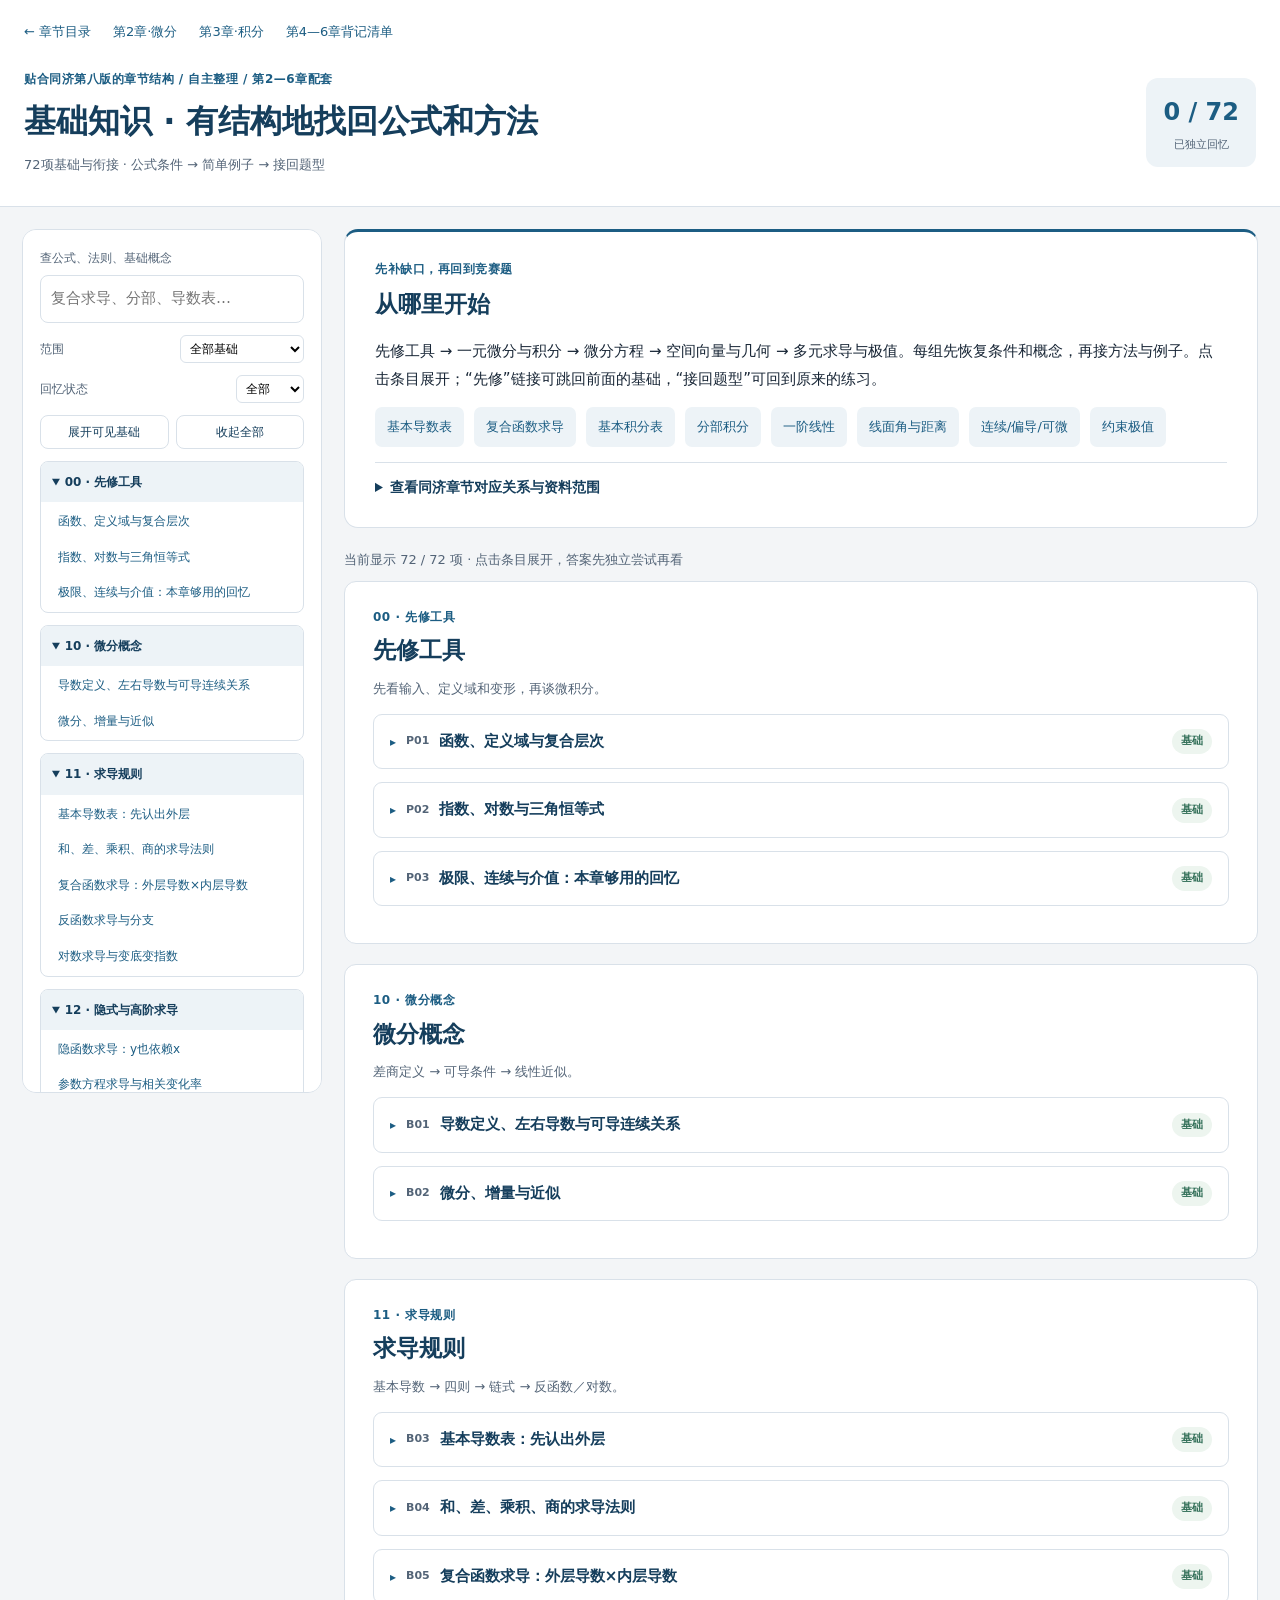
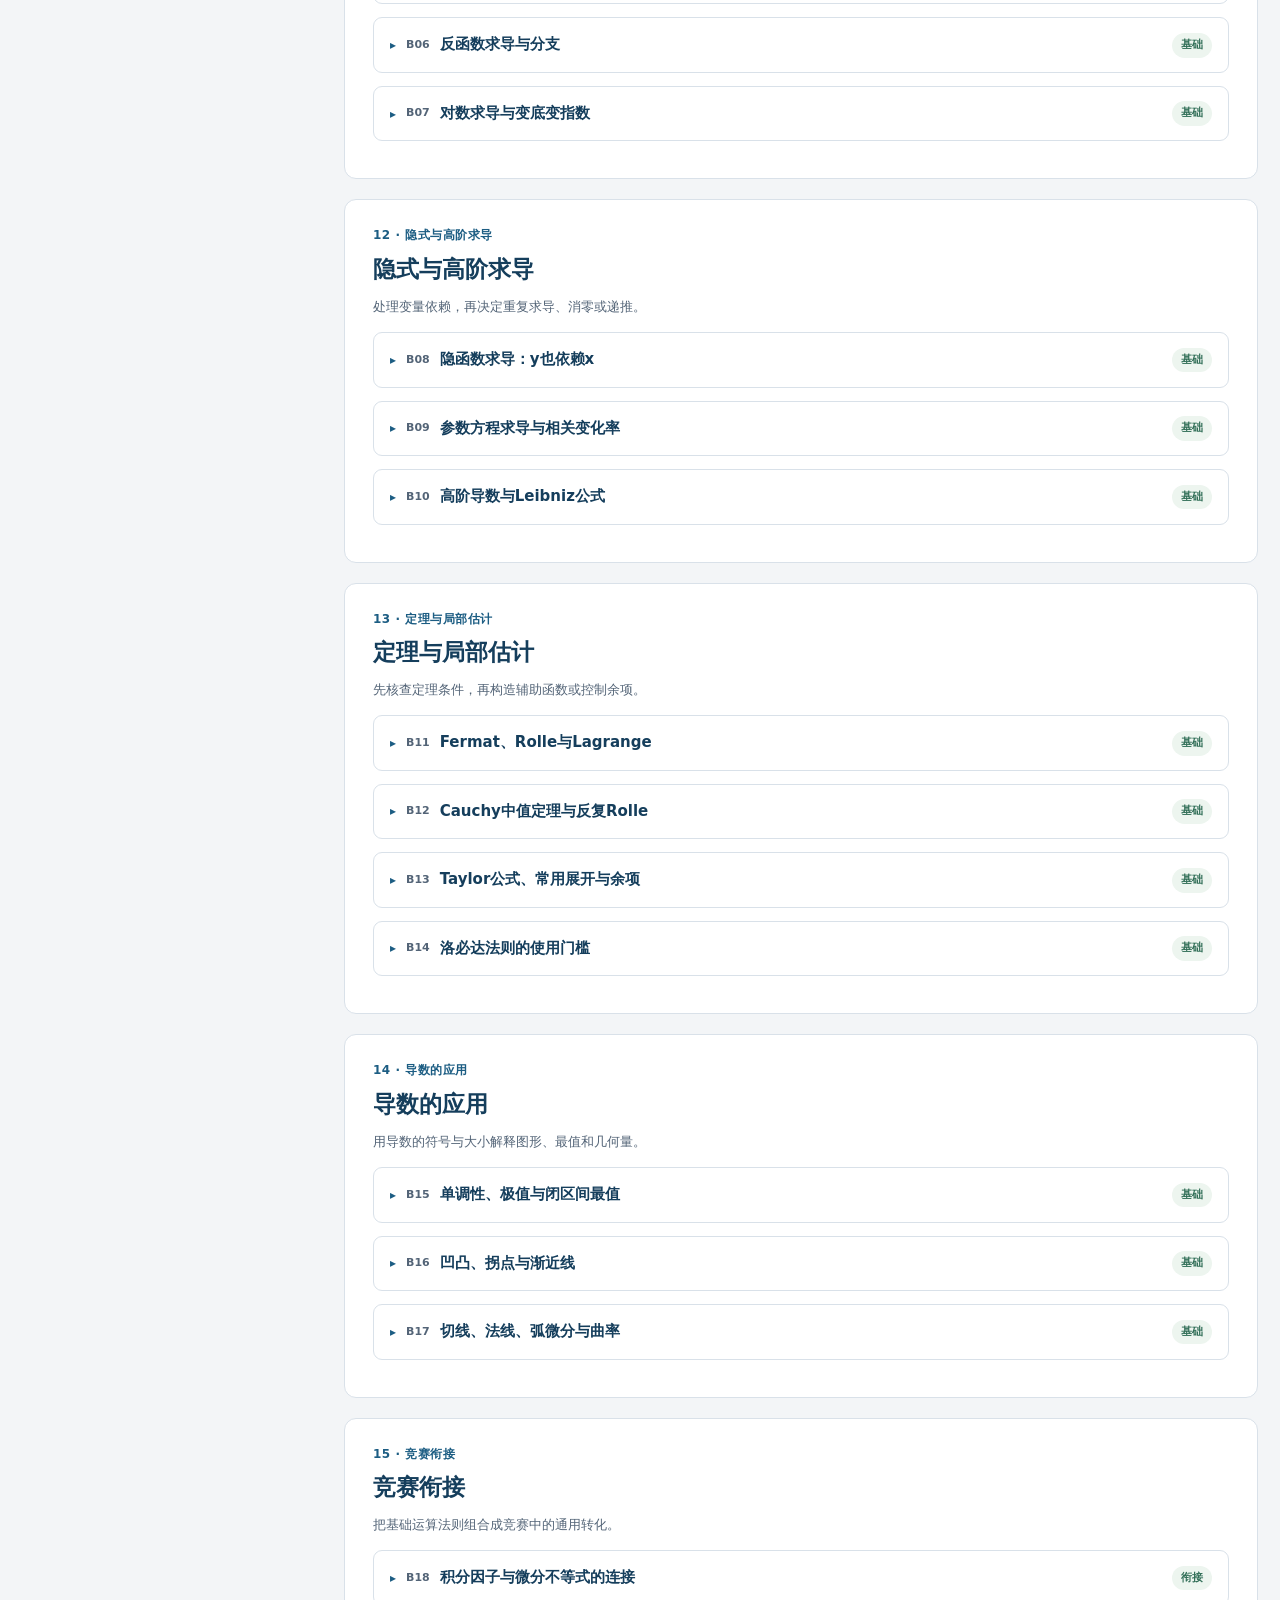
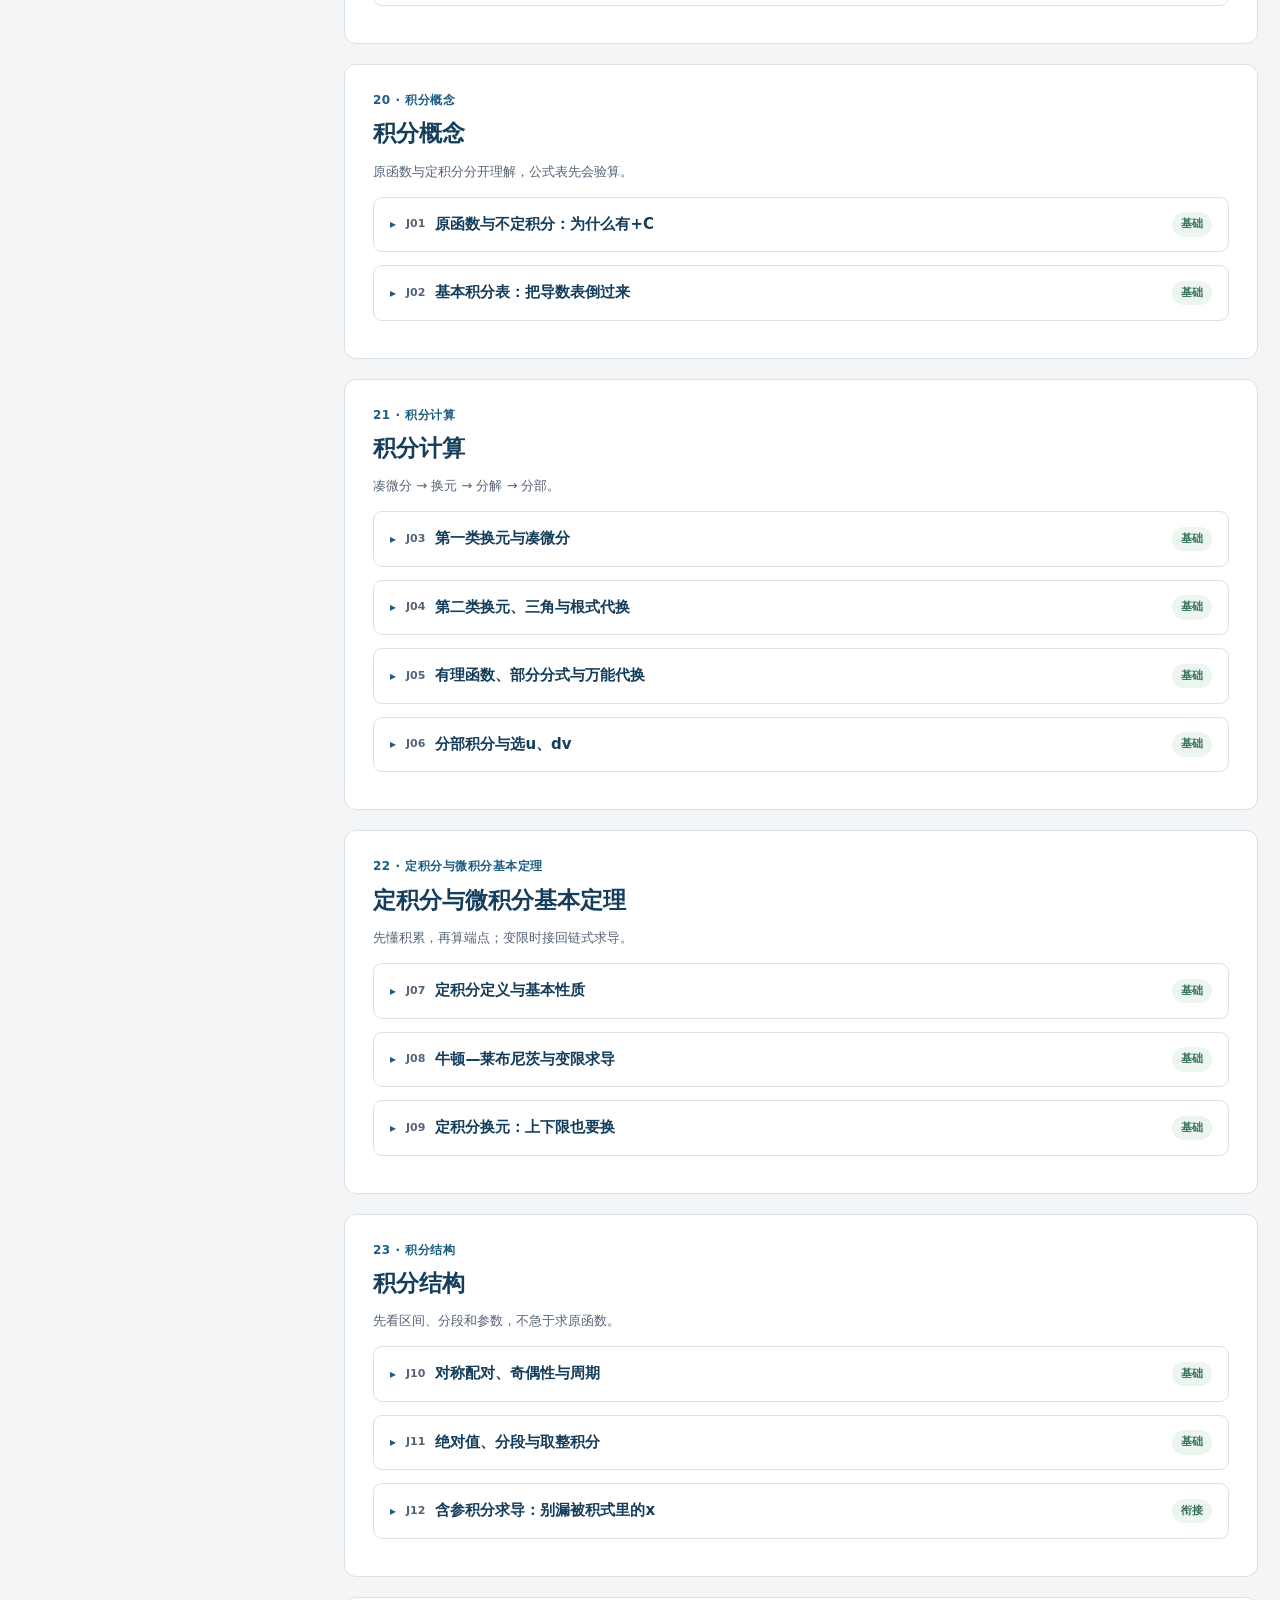
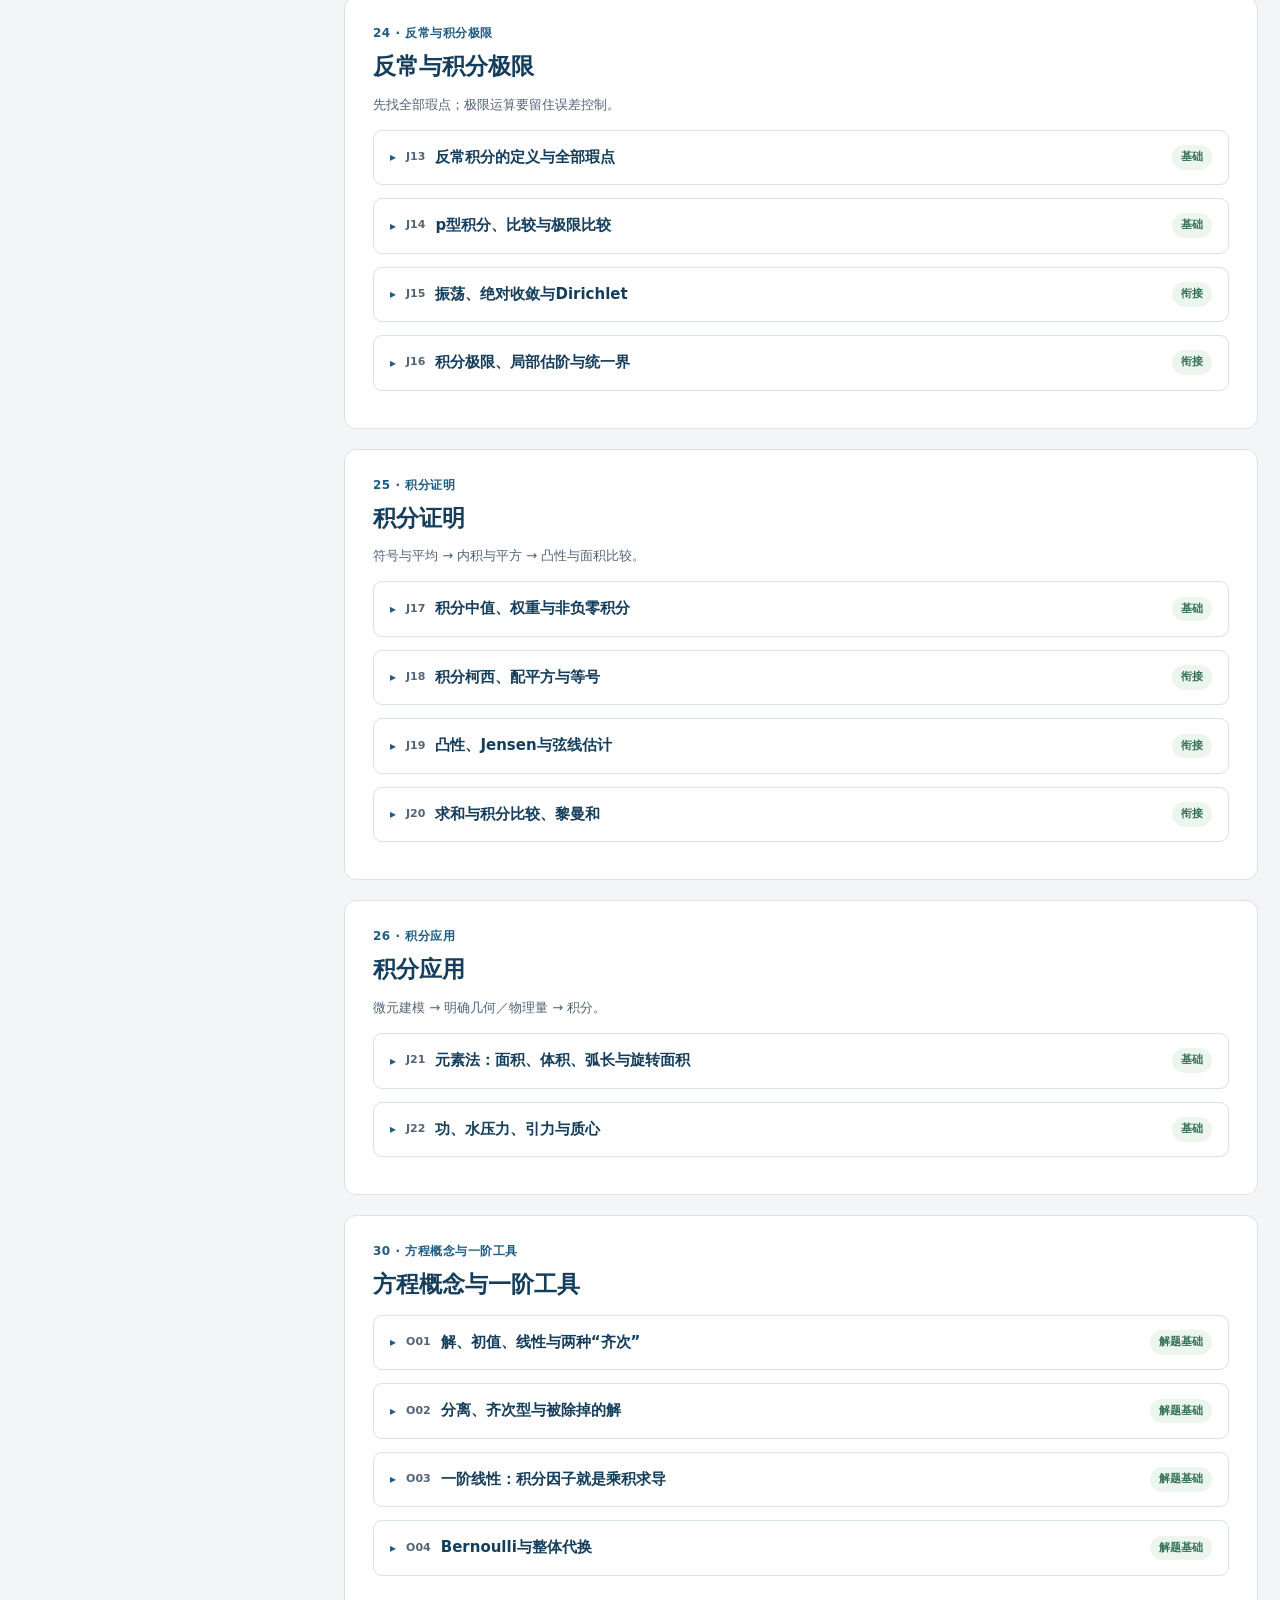
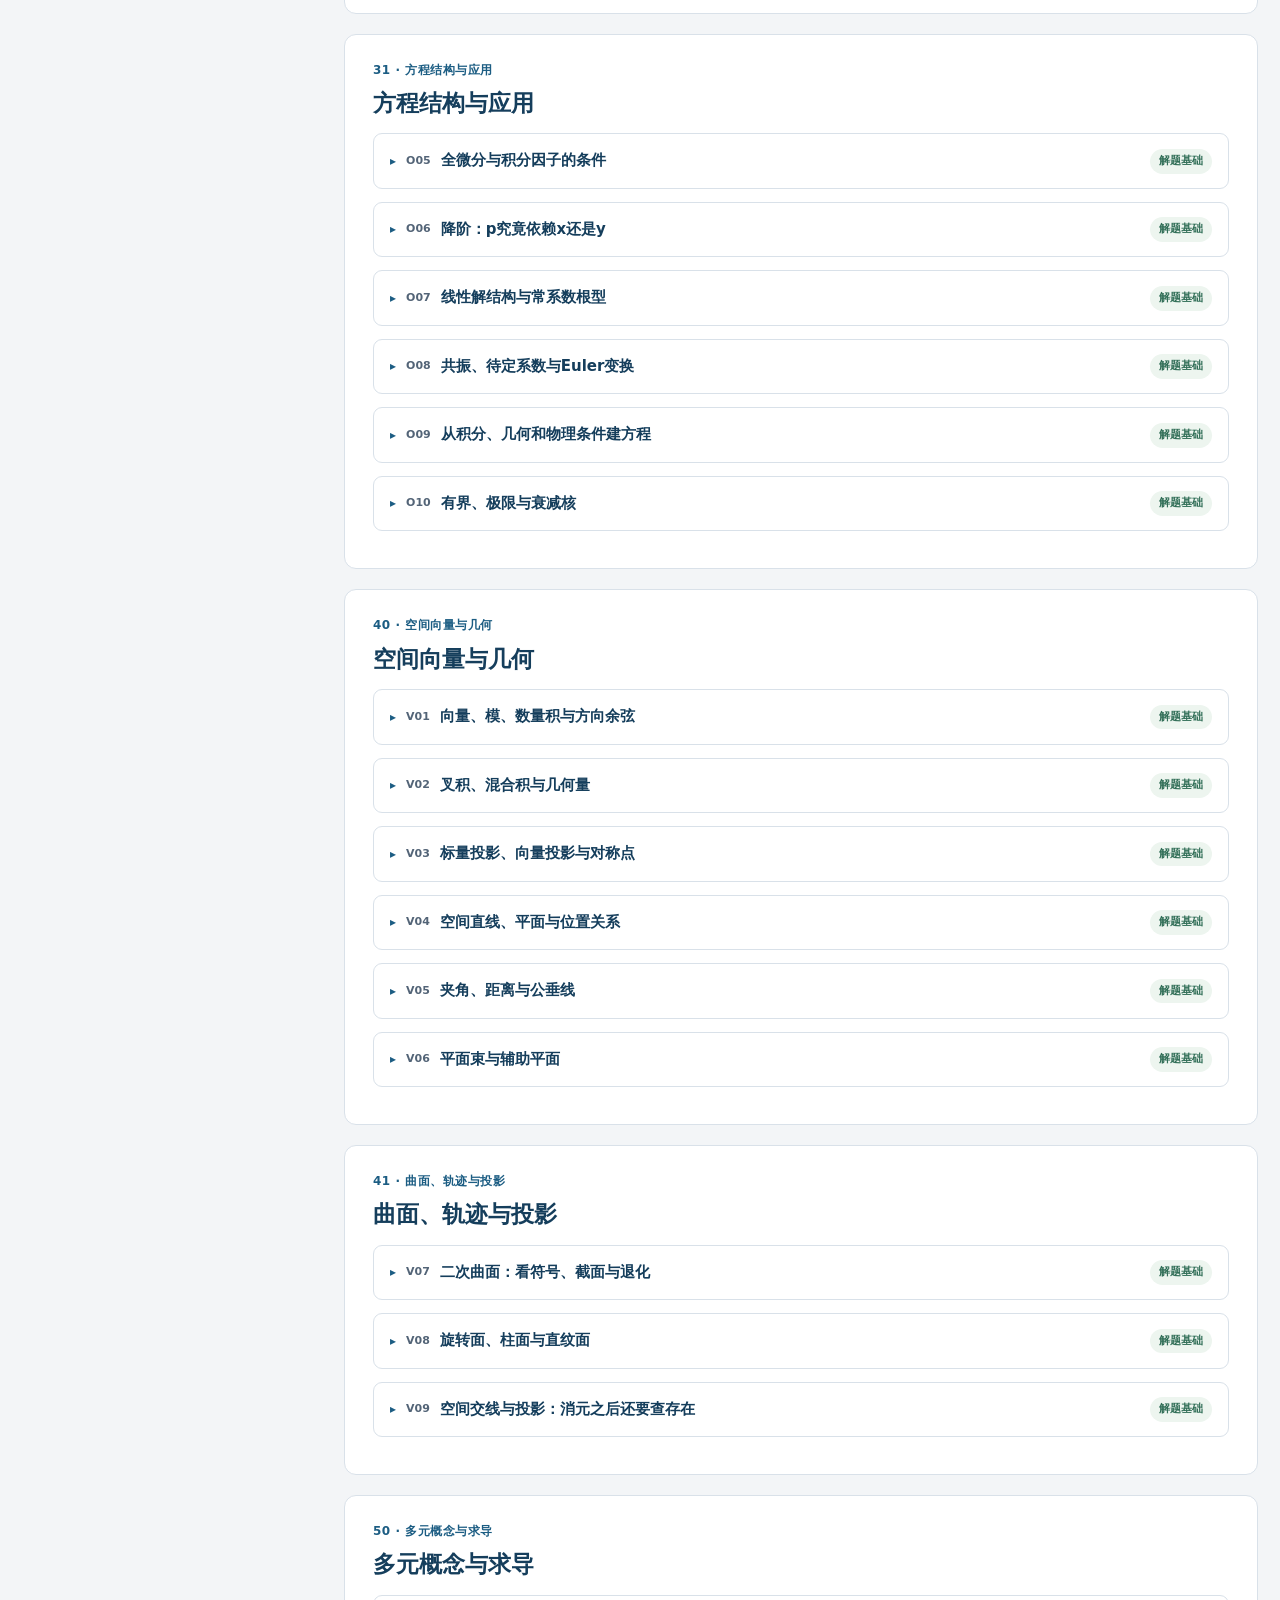
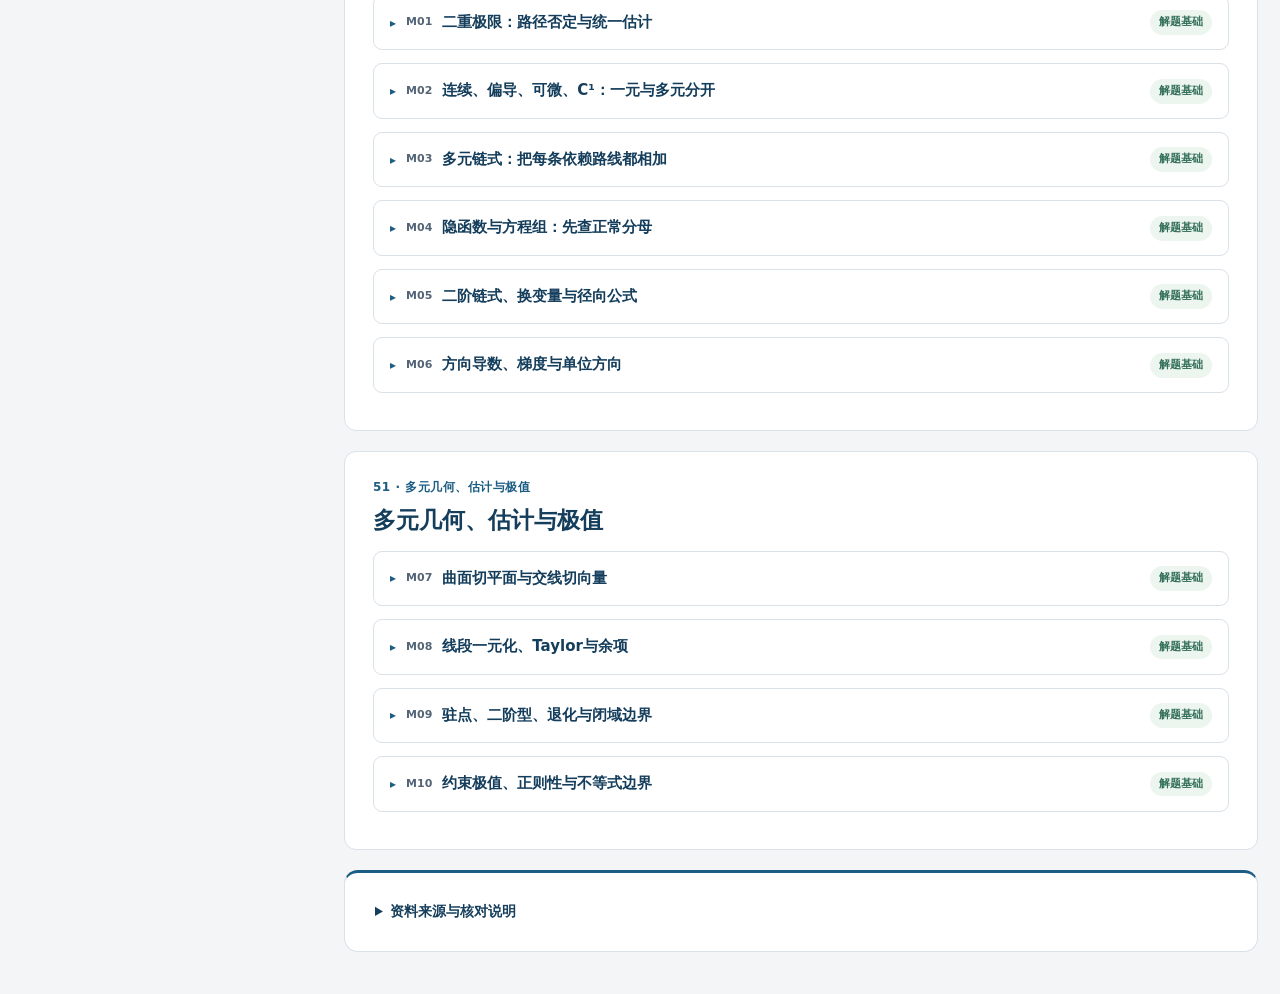
==== commit b78e5266: "Add chapter 4–6 recall notes with formulas, conditions and self-test" ====
--- a/foundations/index.html
+++ b/foundations/index.html
@@ -1,4 +1,4 @@
-<!DOCTYPE html><html lang="zh-CN"><head><meta charset="UTF-8"><meta name="viewport" content="width=device-width,initial-scale=1"><title>全部基础知识｜微分、积分、方程与多元</title><link rel="stylesheet" href="../css/prelim.css"><link rel="stylesheet" href="../css/foundations.css"><script>window.MathJax={tex:{inlineMath:[['\\(','\\)']],displayMath:[['\\[','\\]']],processEscapes:true},svg:{fontCache:'local'}};</script><script defer src="../js/vendor/mathjax/tex-svg.js"></script></head><body class="foundations-page"><header class="site-head"><nav><a href="../index.html">← 章节目录</a><a href="../chapters/02-一元函数微分学/index.html">第2章·微分</a><a href="../chapters/03-一元函数积分学/index.html">第3章·积分</a></nav><div class="heading"><div><p class="kicker">贴合同济第八版的章节结构 / 自主整理 / 第2—6章配套</p><h1>基础知识 · 有结构地找回公式和方法</h1><p class="muted">72项基础与衔接 · 公式条件 → 简单例子 → 接回题型</p></div><div class="progress-box"><strong id="recall-progress">0 / 72</strong><span>已独立回忆</span></div></div></header><main class="study-layout"><aside class="sidebar"><label class="search-label" for="basic-search">查公式、法则、基础概念</label><input id="basic-search" type="search" placeholder="复合求导、分部、导数表…"><label class="filter-label">范围<select id="basic-scope"><option value="all">全部基础</option><option value="2">第2章需要的基础</option><option value="3">第3章需要的基础</option><option value="4">第4章需要的基础</option><option value="5">第5章需要的基础</option><option value="6">第6章需要的基础</option></select></label><label class="filter-label">回忆状态<select id="basic-status"><option value="all">全部</option><option value="todo">待回忆</option><option value="done">已回忆</option></select></label><div class="basic-controls"><button id="basic-expand">展开可见基础</button><button id="basic-collapse">收起全部</button></div><div id="foundation-tree"></div><p class="aside-note">按结构浏览，按关键词查漏。章内例题的进度与这里的基础回忆分别记录。</p></aside><div class="main-content"><section class="overview"><div class="eyebrow">先补缺口，再回到竞赛题</div><h2>从哪里开始</h2><p>先修工具 → 一元微分与积分 → 微分方程 → 空间向量与几何 → 多元求导与极值。每组先恢复条件和概念，再接方法与例子。点击条目展开；“先修”链接可跳回前面的基础，“接回题型”可回到原来的练习。</p><div class="quick-foundations"><a href="#b03">基本导数表</a><a href="#b05">复合函数求导</a><a href="#j02">基本积分表</a><a href="#j06">分部积分</a><a href="#o03">一阶线性</a><a href="#v05">线面角与距离</a><a href="#m02">连续/偏导/可微</a><a href="#m10">约束极值</a></div><details><summary>查看同济章节对应关系与资料范围</summary><p>数竞第2章对应同济上册第2章“导数与微分”、第3章“微分中值定理与导数的应用”；数竞第3章对应同济上册第4章“不定积分”、第5章“定积分”、第6章“定积分的应用”。数竞第4章衔接同济上册第七章“微分方程”；第5—6章衔接下册第八、九章。全微分、二阶Taylor及部分特殊方法明确标为竞赛衔接。</p><p>结构对齐第八版官方目录。公式与条件参考高校教案、开放教材和现有数竞来源交叉核对，短例子自主编写；这份资料是基础回忆册，不标为同济原文摘录或逐页复刻。</p><a href="#foundation-sources">查看具体资料与用途 →</a></details></section><p id="foundation-count" class="muted"></p><p id="foundation-empty" class="overview" hidden>没有匹配的基础项。可换成“链式”“变限”“反常”等关键词，或切换到全部基础。</p><section class="foundation-group" id="00" data-group="00 · 先修工具"><div class="eyebrow">00 · 先修工具</div><h2>先修工具</h2><p class="muted">先看输入、定义域和变形，再谈微积分。</p><details class="basic-unit" id="p01" data-group="00 · 先修工具" data-search="函数、定义域与复合层次 先弄清“输入经过哪些操作”。复合函数是把前一个函数的输出，当成后一个函数的输入。 若 \(u=g(x),y=f(u)\)，则 \(y=f(g(x))\)。例：\(\ln(1+x^2)\) 的内层是 \(u=1+x^2\)，外层是 \(y=\ln u\)。 对数内部必须正；实数平方根内部非负；分母非零。复合函数还要让内层值落进外层的定义域。 上册1.1、1.9 “先求外层导数”不等于把里面整个表达式原封不动求导后就结束。 p01"><summary><span class="unit-id">P01</span><strong>函数、定义域与复合层次</strong><span class="unit-level">基础</span></summary><div class="unit-body"><p class="unit-map">同济目录定位：上册1.1、1.9</p><p class="prerequisite"><b>先修：</b>从这里开始即可</p><p class="basic-idea">先弄清“输入经过哪些操作”。复合函数是把前一个函数的输出，当成后一个函数的输入。</p><div class="basic-rule"><h4>公式与使用条件</h4><div>若 \(u=g(x),y=f(u)\)，则 \(y=f(g(x))\)。例：\(\ln(1+x^2)\) 的内层是 \(u=1+x^2\)，外层是 \(y=\ln u\)。</div><p class="basic-condition">对数内部必须正；实数平方根内部非负；分母非零。复合函数还要让内层值落进外层的定义域。</p></div><div class="basic-decision"><h4>这个条件怎样影响解题</h4><p><b>能推出／能用：</b>给出复合表达式，先拆依赖层次，逐层查定义域。</p><p><b>不能反推：</b>内层有定义不代表外层能接收它的值。</p><p><b>不足时补查：</b>先补查对数内部、根号内部、分母，再用求导或积分公式。</p></div><section class="basic-example"><h4>用一个简单例子接上公式</h4><p>把 \(y=\sqrt{\ln x}\) 拆成层次，并确定定义域。</p><details class="basic-answer"><summary>看分步解答</summary><ol><li>先 \(x\mapsto u=\ln x\)，再 \(u\mapsto y=\sqrt u\)。</li><li>要求 x>0 且 ln x≥0，合并得 x≥1。</li></ol><p class="answer">定义域 \([1,+\infty)\)。</p></details></section><p class="basic-pitfall"><b>容易错：</b>“先求外层导数”不等于把里面整个表达式原封不动求导后就结束。</p><p class="topic-return"><b>接回现有题型：</b>供后续公式与定理查阅</p><label class="basic-recall"><input type="checkbox" data-recalled="p01"> 我能写出公式、说明条件并独立做这个短例子</label><details class="unit-reference"><summary>核对资料</summary><p><a href="https://xuanshu.hep.com.cn/front/book/findBookDetails?bookId=62cdab46938b7cc2960eedb1" target="_blank" rel="noopener">高等教育出版社：同济《高等数学》第八版上册目录</a></p><p class="muted">概念、公式与例子经自主整理；章节定位来自同济第八版目录，例子不冒充教材原题。</p></details></div></details><details class="basic-unit" id="p02" data-group="00 · 先修工具" data-search="指数、对数与三角恒等式 化简常能比硬求导／硬积分更快。三角函数变量按弧度制理解。 \(\ln(ab)=\ln a+\ln b\;(a,b&gt;0)\)，\(\ln(a/b)=\ln a-\ln b\)，\(e^{a+b}=e^ae^b\)。\(\sin^2x+\cos^2x=1\)，\(\sin2x=2\sin x\cos x\)，\(\cos2x=1-2\sin^2x\)。 ln(a+b)没有拆成ln a+ln b的法则。平方根 \(\sqrt{x^2}=|x|\)；不能忘记绝对值。 上册附录Ⅰ、Ⅱ 指数幂法则、对数法则和乘除法则不要混用；有绝对值就先找符号改变的位置。 p02"><summary><span class="unit-id">P02</span><strong>指数、对数与三角恒等式</strong><span class="unit-level">基础</span></summary><div class="unit-body"><p class="unit-map">同济目录定位：上册附录Ⅰ、Ⅱ</p><p class="prerequisite"><b>先修：</b>从这里开始即可</p><p class="basic-idea">化简常能比硬求导／硬积分更快。三角函数变量按弧度制理解。</p><div class="basic-rule"><h4>公式与使用条件</h4><div>\(\ln(ab)=\ln a+\ln b\;(a,b>0)\)，\(\ln(a/b)=\ln a-\ln b\)，\(e^{a+b}=e^ae^b\)。\(\sin^2x+\cos^2x=1\)，\(\sin2x=2\sin x\cos x\)，\(\cos2x=1-2\sin^2x\)。</div><p class="basic-condition">ln(a+b)没有拆成ln a+ln b的法则。平方根 \(\sqrt{x^2}=|x|\)；不能忘记绝对值。</p></div><div class="basic-decision"><h4>这个条件怎样影响解题</h4><p><b>能推出／能用：</b>给出三角平方或对数乘除，可先恒等化简再选方法。</p><p><b>不能反推：</b>“长得像”不等于等价；ln(a+b)不能拆成两个对数。</p><p><b>不足时补查：</b>化简中若除以某量或去绝对值，先查非零与符号。</p></div><section class="basic-example"><h4>用一个简单例子接上公式</h4><p>化简 \(\sqrt{1-\sin2x}\)。</p><details class="basic-answer"><summary>看分步解答</summary><ol><li>\(1-\sin2x=(\sin x-\cos x)^2\)。</li><li>开根后必须保留绝对值。</li></ol><p class="answer">\(|\sin x-\cos x|\)。</p></details></section><p class="basic-pitfall"><b>容易错：</b>指数幂法则、对数法则和乘除法则不要混用；有绝对值就先找符号改变的位置。</p><p class="topic-return"><b>接回现有题型：</b><a href="../chapters/03-一元函数积分学/index.html#i2">换元：根式、三角、倒置与双向结构</a> · <a href="../chapters/03-一元函数积分学/index.html#i5">对称、周期、配对与 Wallis</a></p><label class="basic-recall"><input type="checkbox" data-recalled="p02"> 我能写出公式、说明条件并独立做这个短例子</label><details class="unit-reference"><summary>核对资料</summary><p><a href="https://xuanshu.hep.com.cn/front/book/findBookDetails?bookId=62cdab46938b7cc2960eedb1" target="_blank" rel="noopener">高等教育出版社：同济《高等数学》第八版上册目录</a></p><p class="muted">概念、公式与例子经自主整理；章节定位来自同济第八版目录，例子不冒充教材原题。</p></details></div></details><details class="basic-unit" id="p03" data-group="00 · 先修工具" data-search="极限、连续与介值：本章够用的回忆 连续表示函数值与该点极限相同；介值定理把“两端异号”变成“中间有零点”。 连续：\(\lim_{x\to a}f(x)=f(a)\)。若 f∈C[a,b] 且 f(a)f(b)&lt;0，则某 c∈(a,b) 有 f(c)=0。\(\sin x\sim x,\ln(1+x)\sim x,e^x-1\sim x\)（x→0）。 双侧连续要左右极限相同；闭区间介值法先查连续。等价替换适合乘除，发生相减抵消时要保留更高阶。 上册1.6—1.10 介值给存在，严格单调才进一步保证唯一；本卡只保温，不改第一章内容。 p03"><summary><span class="unit-id">P03</span><strong>极限、连续与介值：本章够用的回忆</strong><span class="unit-level">基础</span></summary><div class="unit-body"><p class="unit-map">同济目录定位：上册1.6—1.10</p><p class="prerequisite"><b>先修：</b><a href="../foundations/index.html#p01">函数、定义域与复合层次</a></p><p class="basic-idea">连续表示函数值与该点极限相同；介值定理把“两端异号”变成“中间有零点”。</p><div class="basic-rule"><h4>公式与使用条件</h4><div>连续：\(\lim_{x\to a}f(x)=f(a)\)。若 f∈C[a,b] 且 f(a)f(b)<0，则某 c∈(a,b) 有 f(c)=0。\(\sin x\sim x,\ln(1+x)\sim x,e^x-1\sim x\)（x→0）。</div><p class="basic-condition">双侧连续要左右极限相同；闭区间介值法先查连续。等价替换适合乘除，发生相减抵消时要保留更高阶。</p></div><div class="basic-decision"><h4>这个条件怎样影响解题</h4><p><b>能推出／能用：</b>闭区间连续且两端异号，可保证内点零点；配合严格单调可证唯一。</p><p><b>不能反推：</b>连续不保证可导；介值不保证唯一。</p><p><b>不足时补查：</b>要用中值定理，另查开区间可导；要判唯一，另查单调。</p></div><section class="basic-example"><h4>用一个简单例子接上公式</h4><p>证明 \(x^3+x-1=0\) 在 (0,1) 有根。</p><details class="basic-answer"><summary>看分步解答</summary><ol><li>左端值−1，右端值1，多项式连续，介值定理给存在性。</li><li>导数3x²+1>0，再给唯一性。</li></ol><p class="answer">恰有一个根。</p></details></section><p class="basic-pitfall"><b>容易错：</b>介值给存在，严格单调才进一步保证唯一；本卡只保温，不改第一章内容。</p><p class="topic-return"><b>接回现有题型：</b><a href="../chapters/02-一元函数微分学/index.html#d1">导数定义、分段点与可微</a> · <a href="../chapters/02-一元函数微分学/index.html#d7">两个中值点：介值分点再分区间</a> · <a href="../chapters/03-一元函数积分学/index.html#i13">积分中值、零点与加权估值</a></p><label class="basic-recall"><input type="checkbox" data-recalled="p03"> 我能写出公式、说明条件并独立做这个短例子</label><details class="unit-reference"><summary>核对资料</summary><p><a href="https://xuanshu.hep.com.cn/front/book/findBookDetails?bookId=62cdab46938b7cc2960eedb1" target="_blank" rel="noopener">高等教育出版社：同济《高等数学》第八版上册目录</a></p><p class="muted">概念、公式与例子经自主整理；章节定位来自同济第八版目录，例子不冒充教材原题。</p></details></div></details></section><section class="foundation-group" id="10" data-group="10 · 微分概念"><div class="eyebrow">10 · 微分概念</div><h2>微分概念</h2><p class="muted">差商定义 → 可导条件 → 线性近似。</p><details class="basic-unit" id="b01" data-group="10 · 微分概念" data-search="导数定义、左右导数与可导连续关系 导数是局部变化率，也是曲线切线斜率。常规点用公式，接点／尖点优先回到差商。 \(f\prime(a)=\lim_{h\to0}\frac{f(a+h)-f(a)}h\)。左右差商极限均存在、有限且相等 ⇔ 双侧可导。可导 ⇒ 连续，反过来不成立。 f(a)须有定义；在区间端点通常研究单侧导数。求导公式是定义的后续工具，不能替代接点检查。 上册2.1 两侧表达式分别可导，不代表接点可导；f可导也不推出f′连续。 b01"><summary><span class="unit-id">B01</span><strong>导数定义、左右导数与可导连续关系</strong><span class="unit-level">基础</span></summary><div class="unit-body"><p class="unit-map">同济目录定位：上册2.1</p><p class="prerequisite"><b>先修：</b><a href="../foundations/index.html#p03">极限、连续与介值：本章够用的回忆</a></p><p class="basic-idea">导数是局部变化率，也是曲线切线斜率。常规点用公式，接点／尖点优先回到差商。</p><div class="basic-rule"><h4>公式与使用条件</h4><div>\(f\prime(a)=\lim_{h\to0}\frac{f(a+h)-f(a)}h\)。左右差商极限均存在、有限且相等 ⇔ 双侧可导。可导 ⇒ 连续，反过来不成立。</div><p class="basic-condition">f(a)须有定义；在区间端点通常研究单侧导数。求导公式是定义的后续工具，不能替代接点检查。</p></div><div class="basic-decision"><h4>这个条件怎样影响解题</h4><p><b>能推出／能用：</b>给出一元可导，可立即推出连续与可微；接点用差商判定。</p><p><b>不能反推：</b>连续不能反推可导；可导也不能反推导数连续。</p><p><b>不足时补查：</b>分段点先查连续，再查左右差商；使用定理时补查端点。</p></div><div class="concept-relations"><b>只针对一元实函数：</b><p>\(C^1\ \Longrightarrow\ 可导\ \Longleftrightarrow\ 可微\ \Longrightarrow\ 连续\)。C¹表示可导且导数连续。</p><p>例：|x|在0连续却不可导，所以连续只能让你过“接点第一关”，不能直接通过“可导关”。f(x)=x²sin(1/x)、f(0)=0则说明：可导还不能保证导数连续。</p><p>多元函数中，应另查偏导、方向导数与全微分的关系，不能把这条一元等价链直接搬过去。</p></div><section class="basic-example"><h4>用一个简单例子接上公式</h4><p>判断 f(x)=|x| 在 0 是否可导。</p><details class="basic-answer"><summary>看分步解答</summary><ol><li>右差商为1，左差商为−1，二者不等。</li><li>函数在0连续，但不满足双侧可导条件。</li></ol><p class="answer">连续但不可导。</p></details></section><p class="basic-pitfall"><b>容易错：</b>两侧表达式分别可导，不代表接点可导；f可导也不推出f′连续。</p><p class="topic-return"><b>接回现有题型：</b><a href="../chapters/02-一元函数微分学/index.html#d1">导数定义、分段点与可微</a> · <a href="../chapters/02-一元函数微分学/index.html#d2">振荡函数：连续、可导与导数连续</a></p><label class="basic-recall"><input type="checkbox" data-recalled="b01"> 我能写出公式、说明条件并独立做这个短例子</label><details class="unit-reference"><summary>核对资料</summary><p><a href="https://openstax.org/books/calculus-volume-1/pages/3-3-differentiation-rules" target="_blank" rel="noopener">OpenStax：Differentiation Rules</a>、<a href="https://jwc.jzxy.edu.cn/uploads/jwb/file/20230812/64d73d956875e.pdf" target="_blank" rel="noopener">晋中学院：高等数学课程教案（2023）</a></p><p class="muted">概念、公式与例子经自主整理；章节定位来自同济第八版目录，例子不冒充教材原题。</p></details></div></details><details class="basic-unit" id="b02" data-group="10 · 微分概念" data-search="微分、增量与近似 微分只取函数增量的线性主项。它适合近似，不是增量本身。 \(\Delta y=f(x+\Delta x)-f(x)\)，\(dy=f\prime(x)dx\)，\(\Delta y=dy+o(\Delta x)\)；通常取 dx=Δx。 一元函数可微等价于可导。一阶形式dy=f′(u)du在u是中间变量时仍成立；高阶微分不能无条件照搬这种形式。 上册2.5 近似写≈；Δy=dy一般不是恒等式。 b02"><summary><span class="unit-id">B02</span><strong>微分、增量与近似</strong><span class="unit-level">基础</span></summary><div class="unit-body"><p class="unit-map">同济目录定位：上册2.5</p><p class="prerequisite"><b>先修：</b><a href="../foundations/index.html#b01">导数定义、左右导数与可导连续关系</a> · <a href="../foundations/index.html#b03">基本导数表：先认出外层</a></p><p class="basic-idea">微分只取函数增量的线性主项。它适合近似，不是增量本身。</p><div class="basic-rule"><h4>公式与使用条件</h4><div>\(\Delta y=f(x+\Delta x)-f(x)\)，\(dy=f\prime(x)dx\)，\(\Delta y=dy+o(\Delta x)\)；通常取 dx=Δx。</div><p class="basic-condition">一元函数可微等价于可导。一阶形式dy=f′(u)du在u是中间变量时仍成立；高阶微分不能无条件照搬这种形式。</p></div><div class="basic-decision"><h4>这个条件怎样影响解题</h4><p><b>能推出／能用：</b>一元可微意味着能用导数给局部线性近似。</p><p><b>不能反推：</b>可微不意味着增量与微分完全相等，也不意味着二阶可微。</p><p><b>不足时补查：</b>要控制近似误差大小，还需相应余项或导数上界。</p></div><section class="basic-example"><h4>用一个简单例子接上公式</h4><p>用微分近似 \(\sqrt{4.04}\)。</p><details class="basic-answer"><summary>看分步解答</summary><ol><li>f(x)=√x，取x=4、dx=0.04。</li><li>f′(4)=1/4，故dy=0.01。</li></ol><p class="answer">\(\sqrt{4.04}\approx2.01\)。</p></details></section><p class="basic-pitfall"><b>容易错：</b>近似写≈；Δy=dy一般不是恒等式。</p><p class="topic-return"><b>接回现有题型：</b><a href="../chapters/02-一元函数微分学/index.html#d1">导数定义、分段点与可微</a> · <a href="../chapters/02-一元函数微分学/index.html#d3">复合、反函数、对数求导与一阶微分</a></p><label class="basic-recall"><input type="checkbox" data-recalled="b02"> 我能写出公式、说明条件并独立做这个短例子</label><details class="unit-reference"><summary>核对资料</summary><p><a href="https://jwc.jzxy.edu.cn/uploads/jwb/file/20230812/64d73d956875e.pdf" target="_blank" rel="noopener">晋中学院：高等数学课程教案（2023）</a></p><p class="muted">概念、公式与例子经自主整理；章节定位来自同济第八版目录，例子不冒充教材原题。</p></details></div></details></section><section class="foundation-group" id="11" data-group="11 · 求导规则"><div class="eyebrow">11 · 求导规则</div><h2>求导规则</h2><p class="muted">基本导数 → 四则 → 链式 → 反函数／对数。</p><details class="basic-unit" id="b03" data-group="11 · 求导规则" data-search="基本导数表：先认出外层 先记基本函数对自身变量的导数。里面换成u(x)以后，再乘u′。 &lt;div class=&quot;table-scroll&quot;&gt;&lt;table&gt;&lt;thead&gt;&lt;tr&gt;&lt;th&gt;函数&lt;/th&gt;&lt;th&gt;导数&lt;/th&gt;&lt;th&gt;条件&lt;/th&gt;&lt;/tr&gt;&lt;/thead&gt;&lt;tbody&gt;
+<!DOCTYPE html><html lang="zh-CN"><head><meta charset="UTF-8"><meta name="viewport" content="width=device-width,initial-scale=1"><title>全部基础知识｜微分、积分、方程与多元</title><link rel="stylesheet" href="../css/prelim.css"><link rel="stylesheet" href="../css/foundations.css"><script>window.MathJax={tex:{inlineMath:[['\\(','\\)']],displayMath:[['\\[','\\]']],processEscapes:true},svg:{fontCache:'local'}};</script><script defer src="../js/vendor/mathjax/tex-svg.js"></script></head><body class="foundations-page"><header class="site-head"><nav><a href="../index.html">← 章节目录</a><a href="../chapters/02-一元函数微分学/index.html">第2章·微分</a><a href="../chapters/03-一元函数积分学/index.html">第3章·积分</a><a href="../memory/index.html">第4—6章背记清单</a></nav><div class="heading"><div><p class="kicker">贴合同济第八版的章节结构 / 自主整理 / 第2—6章配套</p><h1>基础知识 · 有结构地找回公式和方法</h1><p class="muted">72项基础与衔接 · 公式条件 → 简单例子 → 接回题型</p></div><div class="progress-box"><strong id="recall-progress">0 / 72</strong><span>已独立回忆</span></div></div></header><main class="study-layout"><aside class="sidebar"><label class="search-label" for="basic-search">查公式、法则、基础概念</label><input id="basic-search" type="search" placeholder="复合求导、分部、导数表…"><label class="filter-label">范围<select id="basic-scope"><option value="all">全部基础</option><option value="2">第2章需要的基础</option><option value="3">第3章需要的基础</option><option value="4">第4章需要的基础</option><option value="5">第5章需要的基础</option><option value="6">第6章需要的基础</option></select></label><label class="filter-label">回忆状态<select id="basic-status"><option value="all">全部</option><option value="todo">待回忆</option><option value="done">已回忆</option></select></label><div class="basic-controls"><button id="basic-expand">展开可见基础</button><button id="basic-collapse">收起全部</button></div><div id="foundation-tree"></div><p class="aside-note">按结构浏览，按关键词查漏。章内例题的进度与这里的基础回忆分别记录。</p></aside><div class="main-content"><section class="overview"><div class="eyebrow">先补缺口，再回到竞赛题</div><h2>从哪里开始</h2><p>先修工具 → 一元微分与积分 → 微分方程 → 空间向量与几何 → 多元求导与极值。每组先恢复条件和概念，再接方法与例子。点击条目展开；“先修”链接可跳回前面的基础，“接回题型”可回到原来的练习。</p><div class="quick-foundations"><a href="#b03">基本导数表</a><a href="#b05">复合函数求导</a><a href="#j02">基本积分表</a><a href="#j06">分部积分</a><a href="#o03">一阶线性</a><a href="#v05">线面角与距离</a><a href="#m02">连续/偏导/可微</a><a href="#m10">约束极值</a></div><details><summary>查看同济章节对应关系与资料范围</summary><p>数竞第2章对应同济上册第2章“导数与微分”、第3章“微分中值定理与导数的应用”；数竞第3章对应同济上册第4章“不定积分”、第5章“定积分”、第6章“定积分的应用”。数竞第4章衔接同济上册第七章“微分方程”；第5—6章衔接下册第八、九章。全微分、二阶Taylor及部分特殊方法明确标为竞赛衔接。</p><p>结构对齐第八版官方目录。公式与条件参考高校教案、开放教材和现有数竞来源交叉核对，短例子自主编写；这份资料是基础回忆册，不标为同济原文摘录或逐页复刻。</p><a href="#foundation-sources">查看具体资料与用途 →</a></details></section><p id="foundation-count" class="muted"></p><p id="foundation-empty" class="overview" hidden>没有匹配的基础项。可换成“链式”“变限”“反常”等关键词，或切换到全部基础。</p><section class="foundation-group" id="00" data-group="00 · 先修工具"><div class="eyebrow">00 · 先修工具</div><h2>先修工具</h2><p class="muted">先看输入、定义域和变形，再谈微积分。</p><details class="basic-unit" id="p01" data-group="00 · 先修工具" data-search="函数、定义域与复合层次 先弄清“输入经过哪些操作”。复合函数是把前一个函数的输出，当成后一个函数的输入。 若 \(u=g(x),y=f(u)\)，则 \(y=f(g(x))\)。例：\(\ln(1+x^2)\) 的内层是 \(u=1+x^2\)，外层是 \(y=\ln u\)。 对数内部必须正；实数平方根内部非负；分母非零。复合函数还要让内层值落进外层的定义域。 上册1.1、1.9 “先求外层导数”不等于把里面整个表达式原封不动求导后就结束。 p01"><summary><span class="unit-id">P01</span><strong>函数、定义域与复合层次</strong><span class="unit-level">基础</span></summary><div class="unit-body"><p class="unit-map">同济目录定位：上册1.1、1.9</p><p class="prerequisite"><b>先修：</b>从这里开始即可</p><p class="basic-idea">先弄清“输入经过哪些操作”。复合函数是把前一个函数的输出，当成后一个函数的输入。</p><div class="basic-rule"><h4>公式与使用条件</h4><div>若 \(u=g(x),y=f(u)\)，则 \(y=f(g(x))\)。例：\(\ln(1+x^2)\) 的内层是 \(u=1+x^2\)，外层是 \(y=\ln u\)。</div><p class="basic-condition">对数内部必须正；实数平方根内部非负；分母非零。复合函数还要让内层值落进外层的定义域。</p></div><div class="basic-decision"><h4>这个条件怎样影响解题</h4><p><b>能推出／能用：</b>给出复合表达式，先拆依赖层次，逐层查定义域。</p><p><b>不能反推：</b>内层有定义不代表外层能接收它的值。</p><p><b>不足时补查：</b>先补查对数内部、根号内部、分母，再用求导或积分公式。</p></div><section class="basic-example"><h4>用一个简单例子接上公式</h4><p>把 \(y=\sqrt{\ln x}\) 拆成层次，并确定定义域。</p><details class="basic-answer"><summary>看分步解答</summary><ol><li>先 \(x\mapsto u=\ln x\)，再 \(u\mapsto y=\sqrt u\)。</li><li>要求 x>0 且 ln x≥0，合并得 x≥1。</li></ol><p class="answer">定义域 \([1,+\infty)\)。</p></details></section><p class="basic-pitfall"><b>容易错：</b>“先求外层导数”不等于把里面整个表达式原封不动求导后就结束。</p><p class="topic-return"><b>接回现有题型：</b>供后续公式与定理查阅</p><label class="basic-recall"><input type="checkbox" data-recalled="p01"> 我能写出公式、说明条件并独立做这个短例子</label><details class="unit-reference"><summary>核对资料</summary><p><a href="https://xuanshu.hep.com.cn/front/book/findBookDetails?bookId=62cdab46938b7cc2960eedb1" target="_blank" rel="noopener">高等教育出版社：同济《高等数学》第八版上册目录</a></p><p class="muted">概念、公式与例子经自主整理；章节定位来自同济第八版目录，例子不冒充教材原题。</p></details></div></details><details class="basic-unit" id="p02" data-group="00 · 先修工具" data-search="指数、对数与三角恒等式 化简常能比硬求导／硬积分更快。三角函数变量按弧度制理解。 \(\ln(ab)=\ln a+\ln b\;(a,b&gt;0)\)，\(\ln(a/b)=\ln a-\ln b\)，\(e^{a+b}=e^ae^b\)。\(\sin^2x+\cos^2x=1\)，\(\sin2x=2\sin x\cos x\)，\(\cos2x=1-2\sin^2x\)。 ln(a+b)没有拆成ln a+ln b的法则。平方根 \(\sqrt{x^2}=|x|\)；不能忘记绝对值。 上册附录Ⅰ、Ⅱ 指数幂法则、对数法则和乘除法则不要混用；有绝对值就先找符号改变的位置。 p02"><summary><span class="unit-id">P02</span><strong>指数、对数与三角恒等式</strong><span class="unit-level">基础</span></summary><div class="unit-body"><p class="unit-map">同济目录定位：上册附录Ⅰ、Ⅱ</p><p class="prerequisite"><b>先修：</b>从这里开始即可</p><p class="basic-idea">化简常能比硬求导／硬积分更快。三角函数变量按弧度制理解。</p><div class="basic-rule"><h4>公式与使用条件</h4><div>\(\ln(ab)=\ln a+\ln b\;(a,b>0)\)，\(\ln(a/b)=\ln a-\ln b\)，\(e^{a+b}=e^ae^b\)。\(\sin^2x+\cos^2x=1\)，\(\sin2x=2\sin x\cos x\)，\(\cos2x=1-2\sin^2x\)。</div><p class="basic-condition">ln(a+b)没有拆成ln a+ln b的法则。平方根 \(\sqrt{x^2}=|x|\)；不能忘记绝对值。</p></div><div class="basic-decision"><h4>这个条件怎样影响解题</h4><p><b>能推出／能用：</b>给出三角平方或对数乘除，可先恒等化简再选方法。</p><p><b>不能反推：</b>“长得像”不等于等价；ln(a+b)不能拆成两个对数。</p><p><b>不足时补查：</b>化简中若除以某量或去绝对值，先查非零与符号。</p></div><section class="basic-example"><h4>用一个简单例子接上公式</h4><p>化简 \(\sqrt{1-\sin2x}\)。</p><details class="basic-answer"><summary>看分步解答</summary><ol><li>\(1-\sin2x=(\sin x-\cos x)^2\)。</li><li>开根后必须保留绝对值。</li></ol><p class="answer">\(|\sin x-\cos x|\)。</p></details></section><p class="basic-pitfall"><b>容易错：</b>指数幂法则、对数法则和乘除法则不要混用；有绝对值就先找符号改变的位置。</p><p class="topic-return"><b>接回现有题型：</b><a href="../chapters/03-一元函数积分学/index.html#i2">换元：根式、三角、倒置与双向结构</a> · <a href="../chapters/03-一元函数积分学/index.html#i5">对称、周期、配对与 Wallis</a></p><label class="basic-recall"><input type="checkbox" data-recalled="p02"> 我能写出公式、说明条件并独立做这个短例子</label><details class="unit-reference"><summary>核对资料</summary><p><a href="https://xuanshu.hep.com.cn/front/book/findBookDetails?bookId=62cdab46938b7cc2960eedb1" target="_blank" rel="noopener">高等教育出版社：同济《高等数学》第八版上册目录</a></p><p class="muted">概念、公式与例子经自主整理；章节定位来自同济第八版目录，例子不冒充教材原题。</p></details></div></details><details class="basic-unit" id="p03" data-group="00 · 先修工具" data-search="极限、连续与介值：本章够用的回忆 连续表示函数值与该点极限相同；介值定理把“两端异号”变成“中间有零点”。 连续：\(\lim_{x\to a}f(x)=f(a)\)。若 f∈C[a,b] 且 f(a)f(b)&lt;0，则某 c∈(a,b) 有 f(c)=0。\(\sin x\sim x,\ln(1+x)\sim x,e^x-1\sim x\)（x→0）。 双侧连续要左右极限相同；闭区间介值法先查连续。等价替换适合乘除，发生相减抵消时要保留更高阶。 上册1.6—1.10 介值给存在，严格单调才进一步保证唯一；本卡只保温，不改第一章内容。 p03"><summary><span class="unit-id">P03</span><strong>极限、连续与介值：本章够用的回忆</strong><span class="unit-level">基础</span></summary><div class="unit-body"><p class="unit-map">同济目录定位：上册1.6—1.10</p><p class="prerequisite"><b>先修：</b><a href="../foundations/index.html#p01">函数、定义域与复合层次</a></p><p class="basic-idea">连续表示函数值与该点极限相同；介值定理把“两端异号”变成“中间有零点”。</p><div class="basic-rule"><h4>公式与使用条件</h4><div>连续：\(\lim_{x\to a}f(x)=f(a)\)。若 f∈C[a,b] 且 f(a)f(b)<0，则某 c∈(a,b) 有 f(c)=0。\(\sin x\sim x,\ln(1+x)\sim x,e^x-1\sim x\)（x→0）。</div><p class="basic-condition">双侧连续要左右极限相同；闭区间介值法先查连续。等价替换适合乘除，发生相减抵消时要保留更高阶。</p></div><div class="basic-decision"><h4>这个条件怎样影响解题</h4><p><b>能推出／能用：</b>闭区间连续且两端异号，可保证内点零点；配合严格单调可证唯一。</p><p><b>不能反推：</b>连续不保证可导；介值不保证唯一。</p><p><b>不足时补查：</b>要用中值定理，另查开区间可导；要判唯一，另查单调。</p></div><section class="basic-example"><h4>用一个简单例子接上公式</h4><p>证明 \(x^3+x-1=0\) 在 (0,1) 有根。</p><details class="basic-answer"><summary>看分步解答</summary><ol><li>左端值−1，右端值1，多项式连续，介值定理给存在性。</li><li>导数3x²+1>0，再给唯一性。</li></ol><p class="answer">恰有一个根。</p></details></section><p class="basic-pitfall"><b>容易错：</b>介值给存在，严格单调才进一步保证唯一；本卡只保温，不改第一章内容。</p><p class="topic-return"><b>接回现有题型：</b><a href="../chapters/02-一元函数微分学/index.html#d1">导数定义、分段点与可微</a> · <a href="../chapters/02-一元函数微分学/index.html#d7">两个中值点：介值分点再分区间</a> · <a href="../chapters/03-一元函数积分学/index.html#i13">积分中值、零点与加权估值</a></p><label class="basic-recall"><input type="checkbox" data-recalled="p03"> 我能写出公式、说明条件并独立做这个短例子</label><details class="unit-reference"><summary>核对资料</summary><p><a href="https://xuanshu.hep.com.cn/front/book/findBookDetails?bookId=62cdab46938b7cc2960eedb1" target="_blank" rel="noopener">高等教育出版社：同济《高等数学》第八版上册目录</a></p><p class="muted">概念、公式与例子经自主整理；章节定位来自同济第八版目录，例子不冒充教材原题。</p></details></div></details></section><section class="foundation-group" id="10" data-group="10 · 微分概念"><div class="eyebrow">10 · 微分概念</div><h2>微分概念</h2><p class="muted">差商定义 → 可导条件 → 线性近似。</p><details class="basic-unit" id="b01" data-group="10 · 微分概念" data-search="导数定义、左右导数与可导连续关系 导数是局部变化率，也是曲线切线斜率。常规点用公式，接点／尖点优先回到差商。 \(f\prime(a)=\lim_{h\to0}\frac{f(a+h)-f(a)}h\)。左右差商极限均存在、有限且相等 ⇔ 双侧可导。可导 ⇒ 连续，反过来不成立。 f(a)须有定义；在区间端点通常研究单侧导数。求导公式是定义的后续工具，不能替代接点检查。 上册2.1 两侧表达式分别可导，不代表接点可导；f可导也不推出f′连续。 b01"><summary><span class="unit-id">B01</span><strong>导数定义、左右导数与可导连续关系</strong><span class="unit-level">基础</span></summary><div class="unit-body"><p class="unit-map">同济目录定位：上册2.1</p><p class="prerequisite"><b>先修：</b><a href="../foundations/index.html#p03">极限、连续与介值：本章够用的回忆</a></p><p class="basic-idea">导数是局部变化率，也是曲线切线斜率。常规点用公式，接点／尖点优先回到差商。</p><div class="basic-rule"><h4>公式与使用条件</h4><div>\(f\prime(a)=\lim_{h\to0}\frac{f(a+h)-f(a)}h\)。左右差商极限均存在、有限且相等 ⇔ 双侧可导。可导 ⇒ 连续，反过来不成立。</div><p class="basic-condition">f(a)须有定义；在区间端点通常研究单侧导数。求导公式是定义的后续工具，不能替代接点检查。</p></div><div class="basic-decision"><h4>这个条件怎样影响解题</h4><p><b>能推出／能用：</b>给出一元可导，可立即推出连续与可微；接点用差商判定。</p><p><b>不能反推：</b>连续不能反推可导；可导也不能反推导数连续。</p><p><b>不足时补查：</b>分段点先查连续，再查左右差商；使用定理时补查端点。</p></div><div class="concept-relations"><b>只针对一元实函数：</b><p>\(C^1\ \Longrightarrow\ 可导\ \Longleftrightarrow\ 可微\ \Longrightarrow\ 连续\)。C¹表示可导且导数连续。</p><p>例：|x|在0连续却不可导，所以连续只能让你过“接点第一关”，不能直接通过“可导关”。f(x)=x²sin(1/x)、f(0)=0则说明：可导还不能保证导数连续。</p><p>多元函数中，应另查偏导、方向导数与全微分的关系，不能把这条一元等价链直接搬过去。</p></div><section class="basic-example"><h4>用一个简单例子接上公式</h4><p>判断 f(x)=|x| 在 0 是否可导。</p><details class="basic-answer"><summary>看分步解答</summary><ol><li>右差商为1，左差商为−1，二者不等。</li><li>函数在0连续，但不满足双侧可导条件。</li></ol><p class="answer">连续但不可导。</p></details></section><p class="basic-pitfall"><b>容易错：</b>两侧表达式分别可导，不代表接点可导；f可导也不推出f′连续。</p><p class="topic-return"><b>接回现有题型：</b><a href="../chapters/02-一元函数微分学/index.html#d1">导数定义、分段点与可微</a> · <a href="../chapters/02-一元函数微分学/index.html#d2">振荡函数：连续、可导与导数连续</a></p><label class="basic-recall"><input type="checkbox" data-recalled="b01"> 我能写出公式、说明条件并独立做这个短例子</label><details class="unit-reference"><summary>核对资料</summary><p><a href="https://openstax.org/books/calculus-volume-1/pages/3-3-differentiation-rules" target="_blank" rel="noopener">OpenStax：Differentiation Rules</a>、<a href="https://jwc.jzxy.edu.cn/uploads/jwb/file/20230812/64d73d956875e.pdf" target="_blank" rel="noopener">晋中学院：高等数学课程教案（2023）</a></p><p class="muted">概念、公式与例子经自主整理；章节定位来自同济第八版目录，例子不冒充教材原题。</p></details></div></details><details class="basic-unit" id="b02" data-group="10 · 微分概念" data-search="微分、增量与近似 微分只取函数增量的线性主项。它适合近似，不是增量本身。 \(\Delta y=f(x+\Delta x)-f(x)\)，\(dy=f\prime(x)dx\)，\(\Delta y=dy+o(\Delta x)\)；通常取 dx=Δx。 一元函数可微等价于可导。一阶形式dy=f′(u)du在u是中间变量时仍成立；高阶微分不能无条件照搬这种形式。 上册2.5 近似写≈；Δy=dy一般不是恒等式。 b02"><summary><span class="unit-id">B02</span><strong>微分、增量与近似</strong><span class="unit-level">基础</span></summary><div class="unit-body"><p class="unit-map">同济目录定位：上册2.5</p><p class="prerequisite"><b>先修：</b><a href="../foundations/index.html#b01">导数定义、左右导数与可导连续关系</a> · <a href="../foundations/index.html#b03">基本导数表：先认出外层</a></p><p class="basic-idea">微分只取函数增量的线性主项。它适合近似，不是增量本身。</p><div class="basic-rule"><h4>公式与使用条件</h4><div>\(\Delta y=f(x+\Delta x)-f(x)\)，\(dy=f\prime(x)dx\)，\(\Delta y=dy+o(\Delta x)\)；通常取 dx=Δx。</div><p class="basic-condition">一元函数可微等价于可导。一阶形式dy=f′(u)du在u是中间变量时仍成立；高阶微分不能无条件照搬这种形式。</p></div><div class="basic-decision"><h4>这个条件怎样影响解题</h4><p><b>能推出／能用：</b>一元可微意味着能用导数给局部线性近似。</p><p><b>不能反推：</b>可微不意味着增量与微分完全相等，也不意味着二阶可微。</p><p><b>不足时补查：</b>要控制近似误差大小，还需相应余项或导数上界。</p></div><section class="basic-example"><h4>用一个简单例子接上公式</h4><p>用微分近似 \(\sqrt{4.04}\)。</p><details class="basic-answer"><summary>看分步解答</summary><ol><li>f(x)=√x，取x=4、dx=0.04。</li><li>f′(4)=1/4，故dy=0.01。</li></ol><p class="answer">\(\sqrt{4.04}\approx2.01\)。</p></details></section><p class="basic-pitfall"><b>容易错：</b>近似写≈；Δy=dy一般不是恒等式。</p><p class="topic-return"><b>接回现有题型：</b><a href="../chapters/02-一元函数微分学/index.html#d1">导数定义、分段点与可微</a> · <a href="../chapters/02-一元函数微分学/index.html#d3">复合、反函数、对数求导与一阶微分</a></p><label class="basic-recall"><input type="checkbox" data-recalled="b02"> 我能写出公式、说明条件并独立做这个短例子</label><details class="unit-reference"><summary>核对资料</summary><p><a href="https://jwc.jzxy.edu.cn/uploads/jwb/file/20230812/64d73d956875e.pdf" target="_blank" rel="noopener">晋中学院：高等数学课程教案（2023）</a></p><p class="muted">概念、公式与例子经自主整理；章节定位来自同济第八版目录，例子不冒充教材原题。</p></details></div></details></section><section class="foundation-group" id="11" data-group="11 · 求导规则"><div class="eyebrow">11 · 求导规则</div><h2>求导规则</h2><p class="muted">基本导数 → 四则 → 链式 → 反函数／对数。</p><details class="basic-unit" id="b03" data-group="11 · 求导规则" data-search="基本导数表：先认出外层 先记基本函数对自身变量的导数。里面换成u(x)以后，再乘u′。 &lt;div class=&quot;table-scroll&quot;&gt;&lt;table&gt;&lt;thead&gt;&lt;tr&gt;&lt;th&gt;函数&lt;/th&gt;&lt;th&gt;导数&lt;/th&gt;&lt;th&gt;条件&lt;/th&gt;&lt;/tr&gt;&lt;/thead&gt;&lt;tbody&gt;
 &lt;tr&gt;&lt;td&gt;\(C,\ x^\alpha\)&lt;/td&gt;&lt;td&gt;\(0,\ \alpha x^{\alpha-1}\)&lt;/td&gt;&lt;td&gt;任意实数α时先取x&gt;0；整数幂按实际定义域&lt;/td&gt;&lt;/tr&gt;
 &lt;tr&gt;&lt;td&gt;\(e^x,\ a^x\)&lt;/td&gt;&lt;td&gt;\(e^x,\ a^x\ln a\)&lt;/td&gt;&lt;td&gt;a&gt;0、a≠1&lt;/td&gt;&lt;/tr&gt;
 &lt;tr&gt;&lt;td&gt;\(\ln|x|,\ \log_a|x|\)&lt;/td&gt;&lt;td&gt;\(1/x,\ 1/(x\ln a)\)&lt;/td&gt;&lt;td&gt;x≠0；通常ln x取x&gt;0&lt;/td&gt;&lt;/tr&gt;
